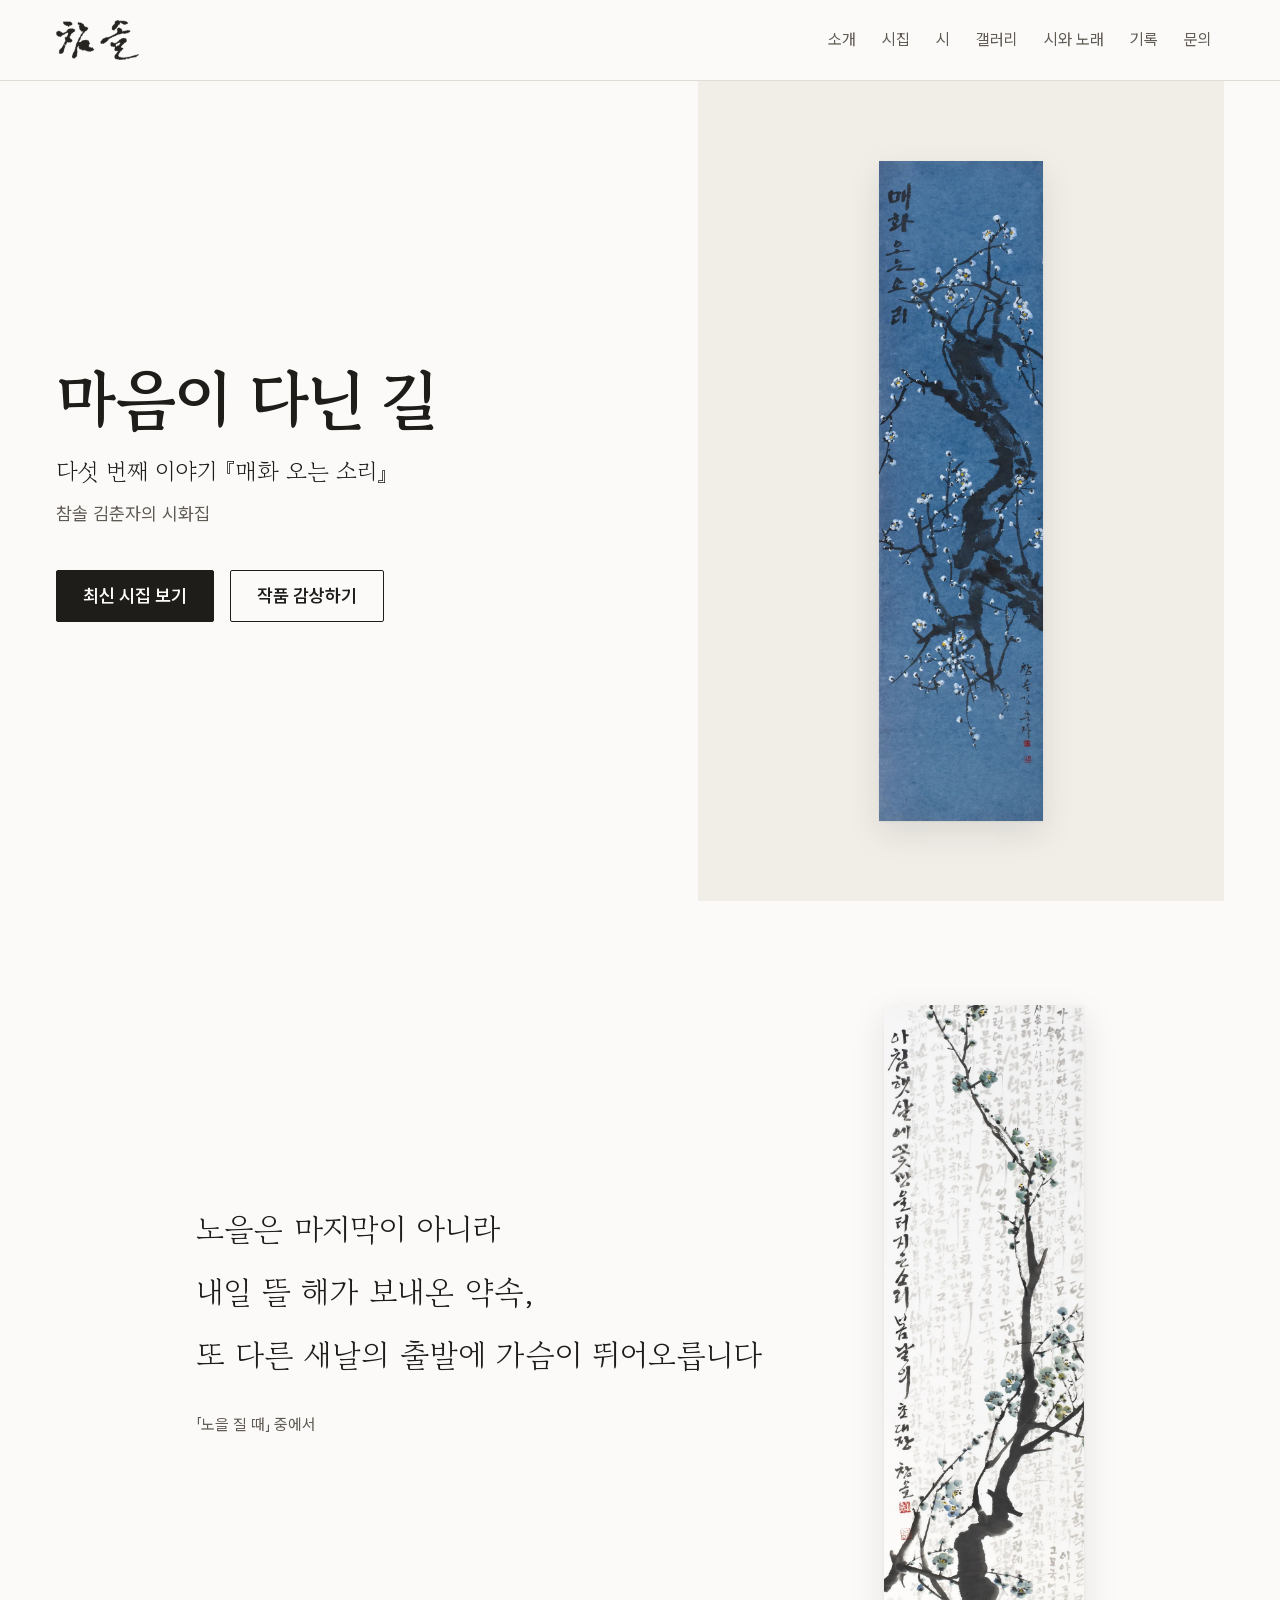
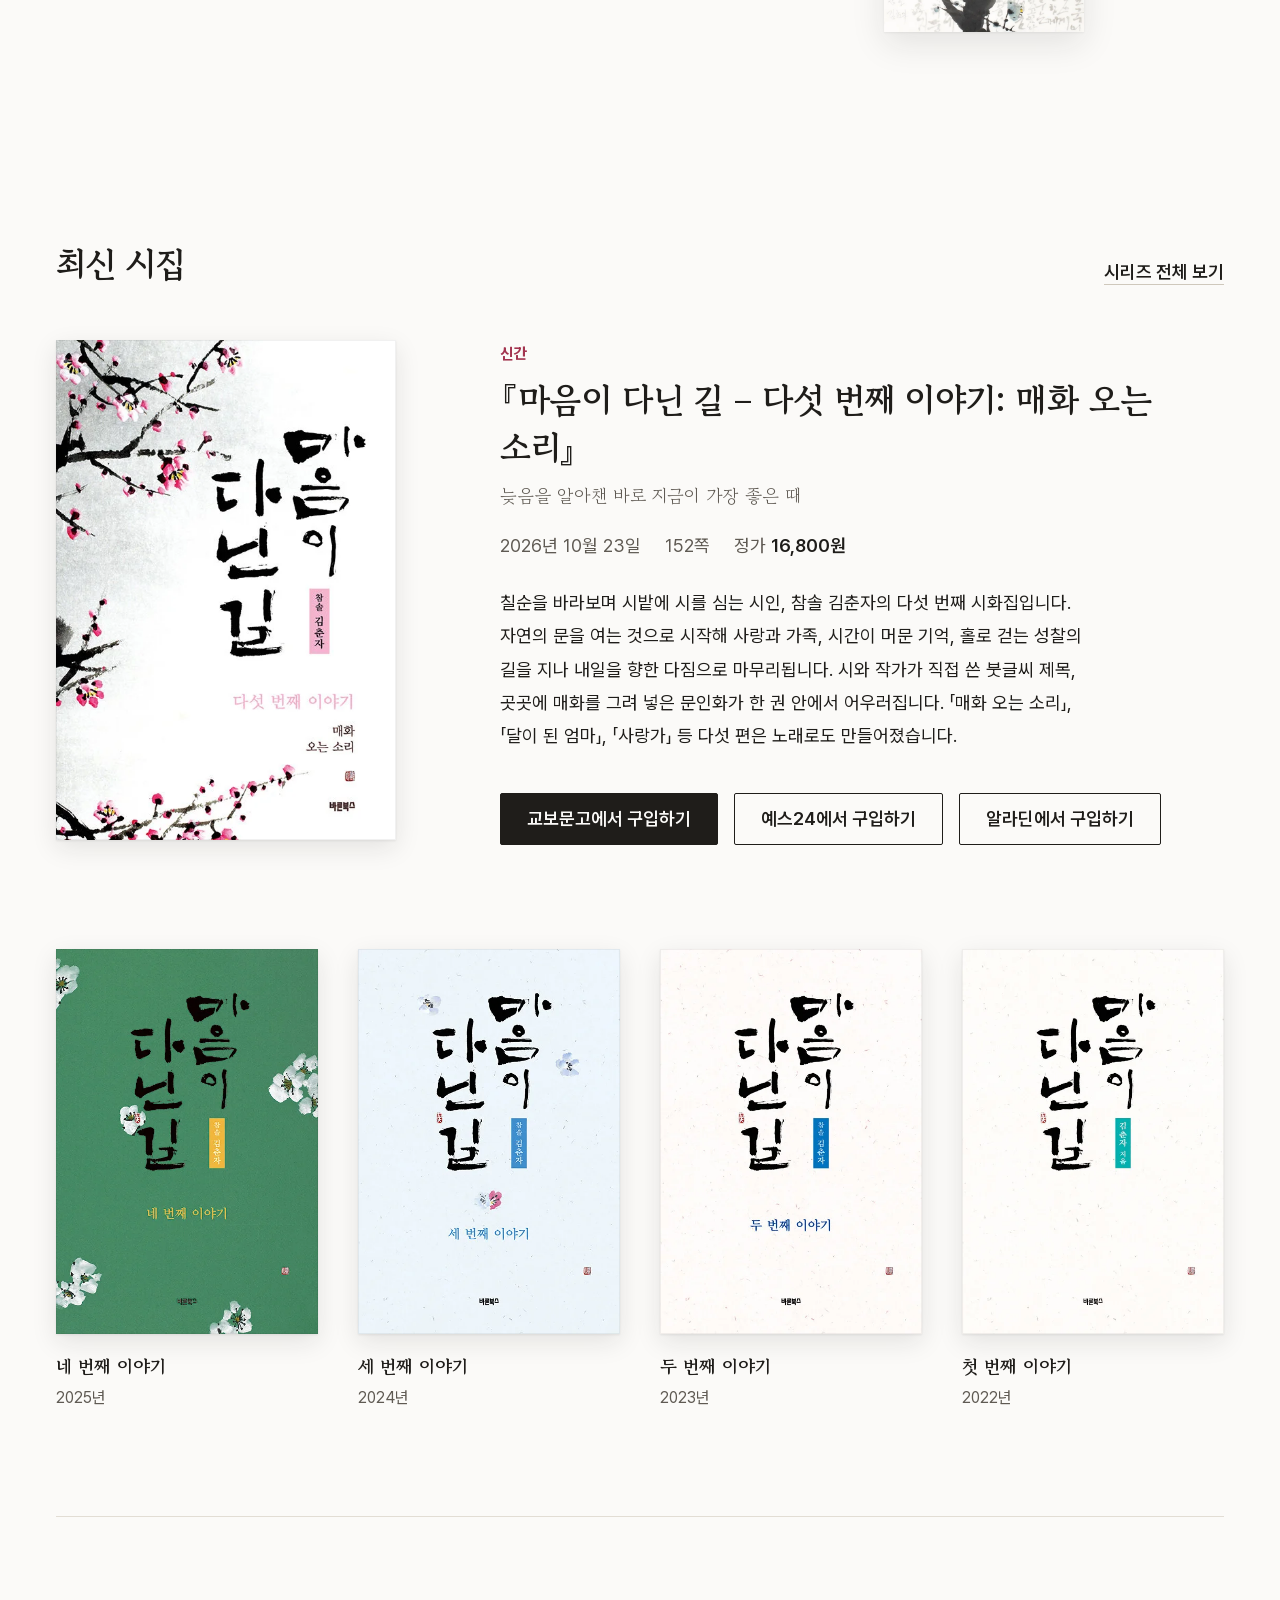
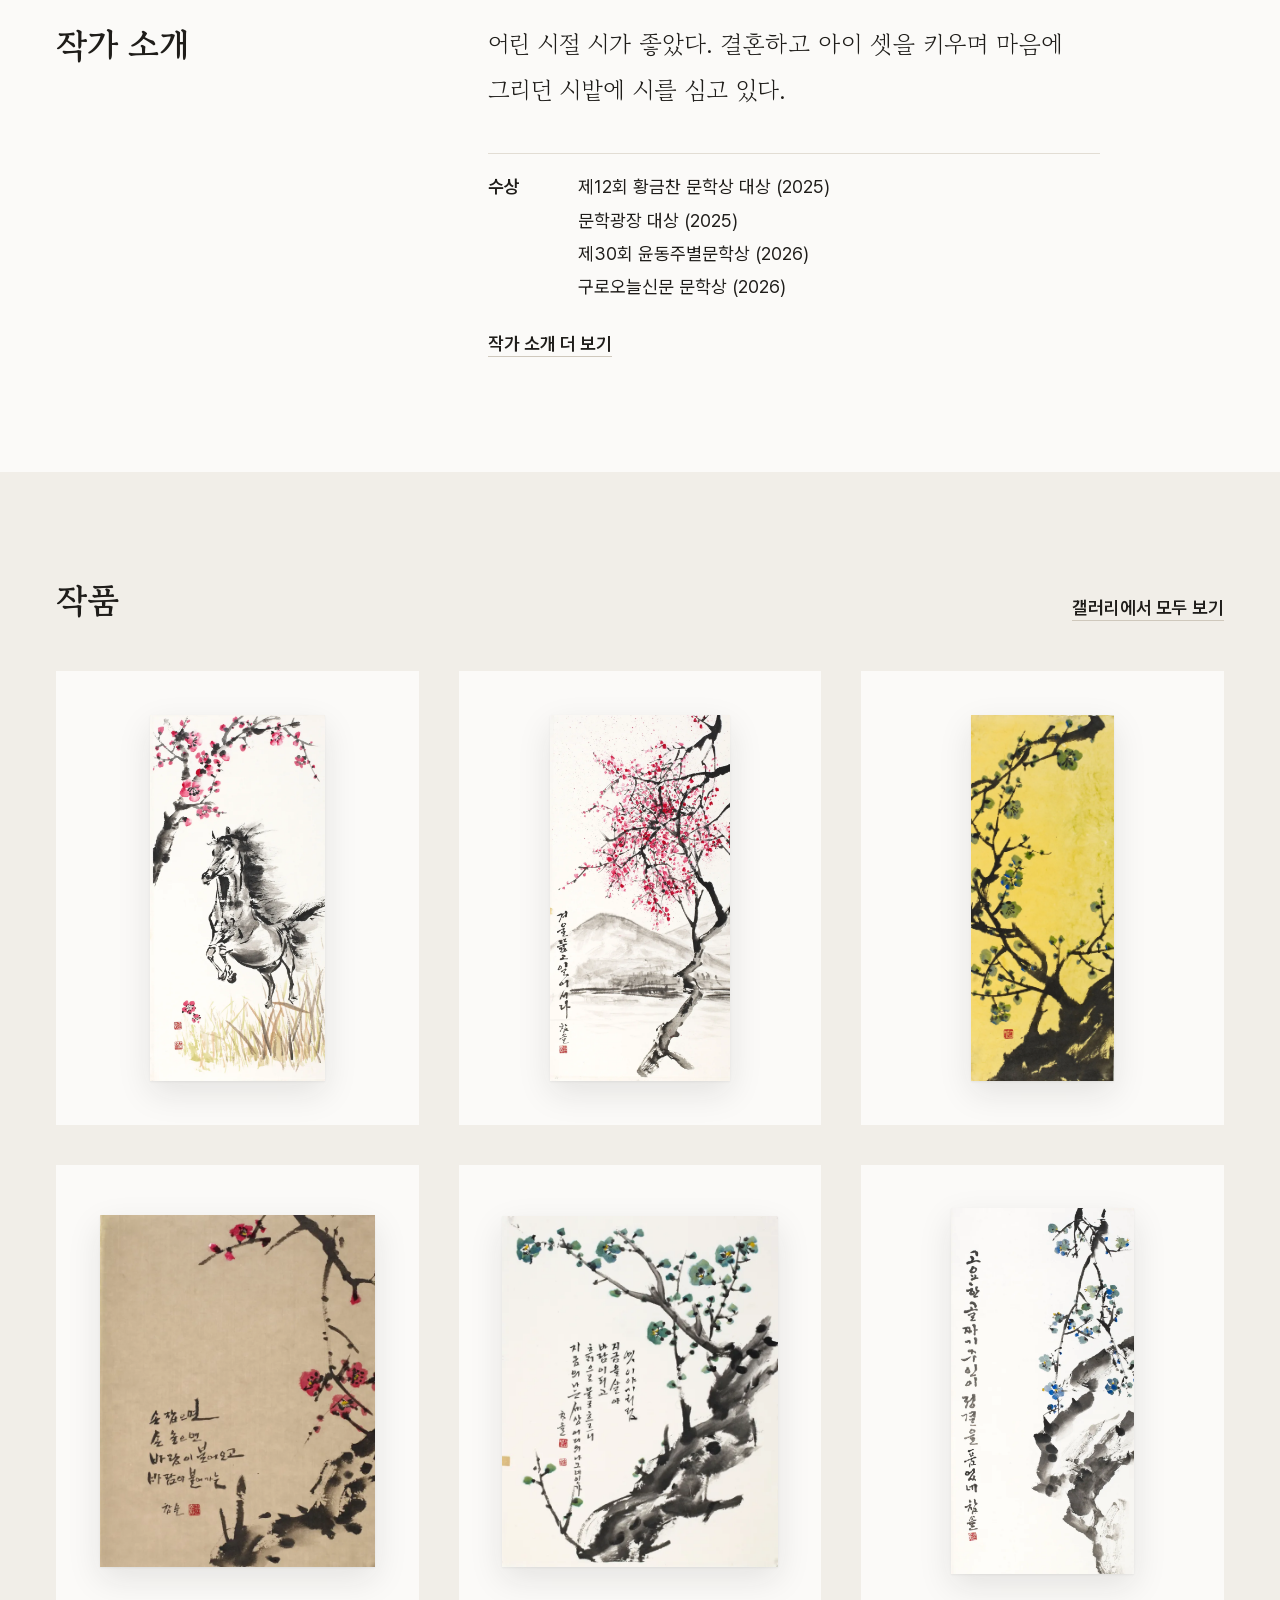
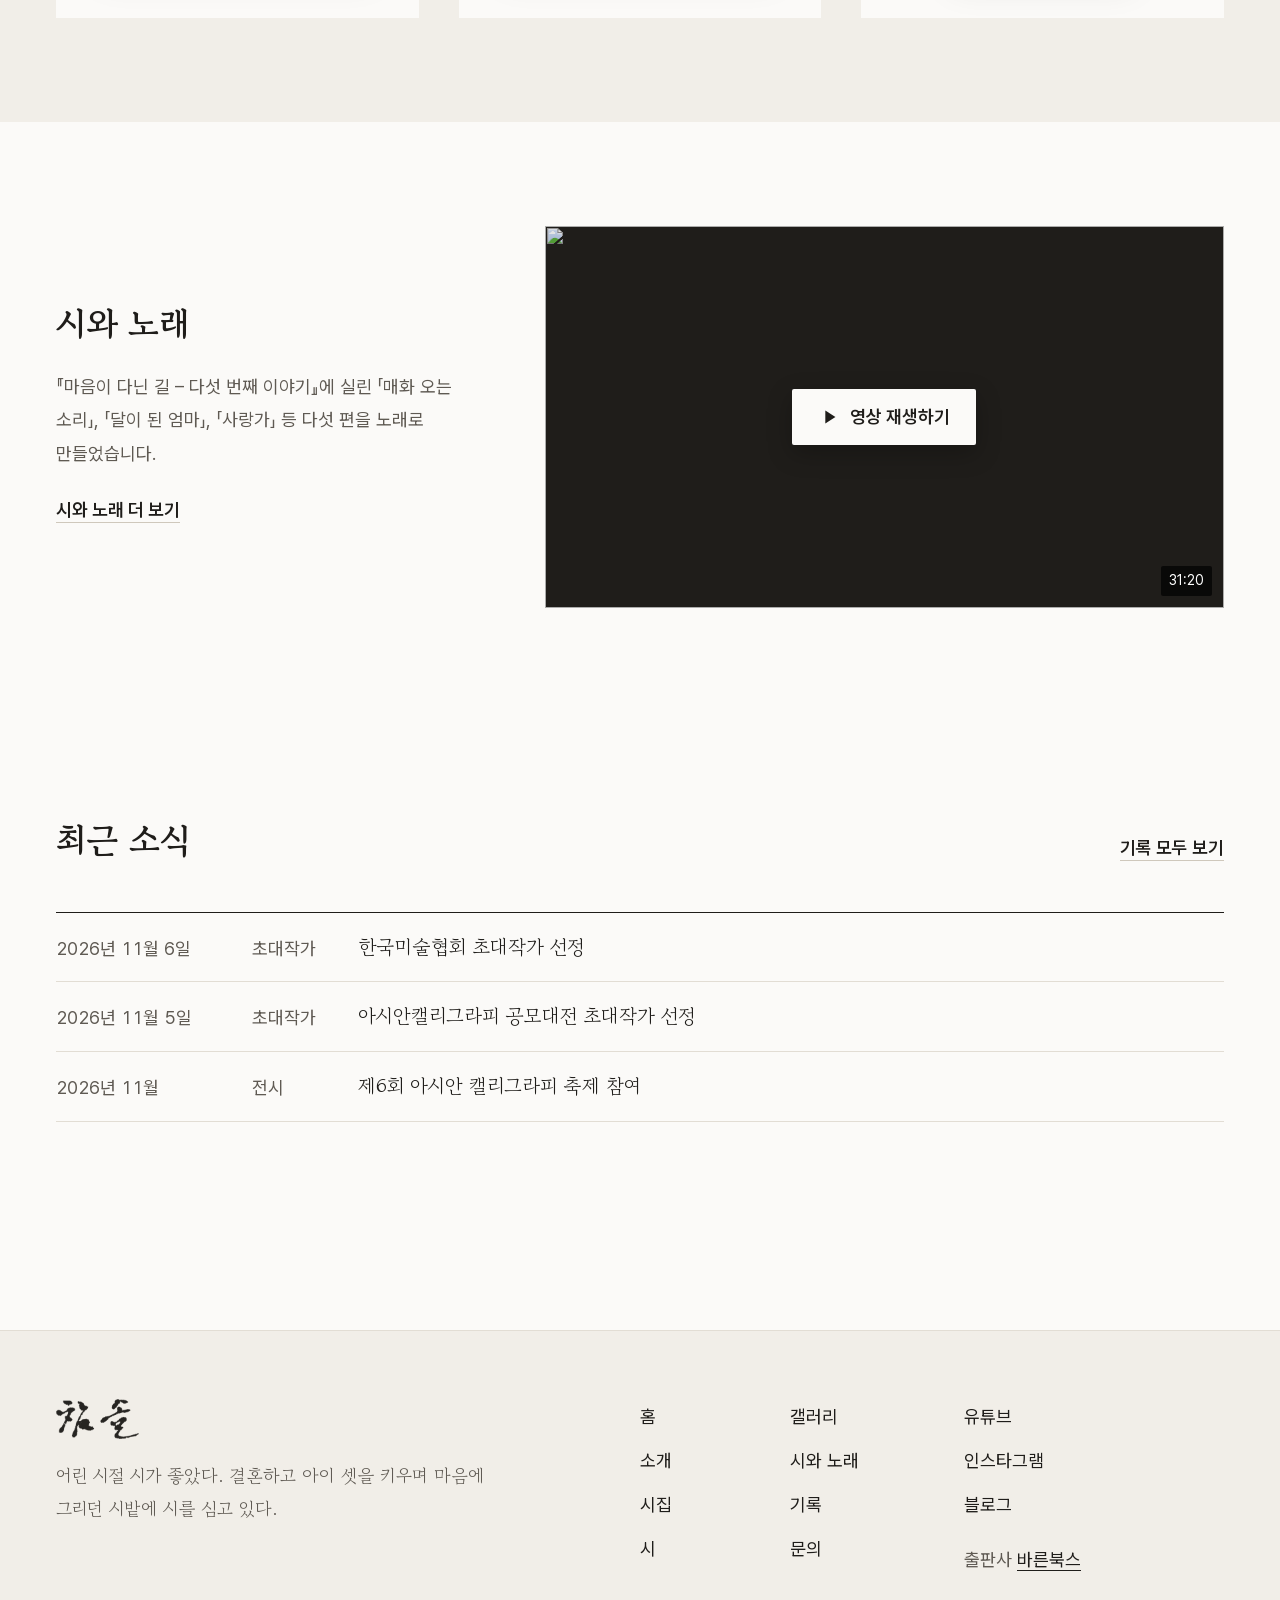
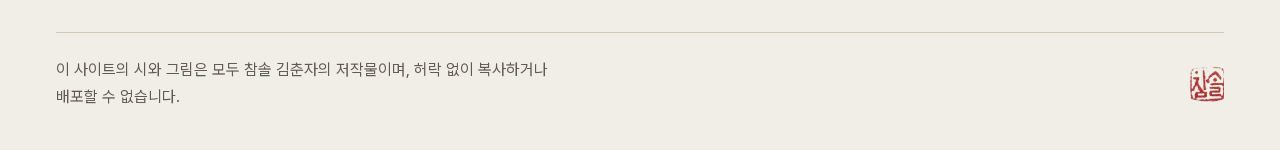
==== index.html @ b1f57f79 "참솔 김춘자 웹사이트 Co-Authored-By: Claude Opus 5.5 <noreply@anthropic.com>" ====
<!DOCTYPE html><html lang="ko"><head><meta charset="utf-8"><meta name="viewport" content="width=device-width, initial-scale=1"><title>참솔 김춘자 – 시인, 문인화·서예 작가</title><meta name="description" content="어린 시절 시가 좋았다. 결혼하고 아이 셋을 키우며 마음에 그리던 시밭에 시를 심고 있다."><link rel="icon" href="/img/brand/seal-32.png" sizes="32x32" type="image/png"><link rel="icon" href="/img/brand/seal-512.png" sizes="512x512" type="image/png"><link rel="apple-touch-icon" href="/img/brand/seal-180.png"><meta property="og:type" content="website"><meta property="og:site_name" content="참솔 김춘자"><meta property="og:title" content="참솔 김춘자 – 시인, 문인화·서예 작가"><meta property="og:description" content="어린 시절 시가 좋았다. 결혼하고 아이 셋을 키우며 마음에 그리던 시밭에 시를 심고 있다."><meta property="og:image" content="https://choonja27.github.io/img/brand/og.jpg"><meta property="og:image:width" content="1200"><meta property="og:image:height" content="630"><meta name="twitter:card" content="summary_large_image"><link rel="stylesheet" href="/fonts/fonts.css"><script type="application/ld+json">{"@context":"https://schema.org","@type":"Person","name":"김춘자","alternateName":"참솔","jobTitle":"시인","sameAs":["https://www.youtube.com/@%EA%B9%80%EC%B6%98%EC%9E%90-q7f","https://www.instagram.com/artchoonja/","https://blog.naver.com/choonja27"]}</script><link rel="stylesheet" href="/_astro/lightbox.Dmik7Plr.css"><link rel="stylesheet" href="/_astro/BaseLayout.Sk-ldmYv.css"><style>img[data-astro-cid-ageowr5r]{width:100%;height:auto}.cover--empty[data-astro-cid-ageowr5r]{aspect-ratio:600/882;background:var(--c-wall)}
.video[data-astro-cid-mx53csqf]{aspect-ratio:16/9;background:var(--c-ink);position:relative;overflow:hidden}.video[data-astro-cid-mx53csqf] img[data-astro-cid-mx53csqf]{object-fit:cover;opacity:.88;width:100%;height:100%}.video[data-astro-cid-mx53csqf] iframe{border:0;width:100%;height:100%;position:absolute;inset:0}.video__play[data-astro-cid-mx53csqf]{border-radius:var(--radius-btn);background:var(--c-paper);min-height:56px;color:var(--c-ink);font:inherit;cursor:pointer;border:0;align-items:center;gap:10px;padding:0 26px;font-weight:600;display:inline-flex;position:absolute;top:50%;left:50%;transform:translate(-50%,-50%);box-shadow:0 8px 24px #00000040}.video__play[data-astro-cid-mx53csqf]:hover{background:#fff}.video__play[data-astro-cid-mx53csqf]:focus-visible{outline-color:#fff}.video__time[data-astro-cid-mx53csqf]{color:#fff;background:#000000b3;border-radius:2px;padding:2px 8px;font-size:14px;position:absolute;bottom:12px;right:12px}
</style><link rel="stylesheet" href="/_astro/index.yruNcnYB.css"></head><body><a class="skip-link" href="#main">본문으로 건너뛰기</a><header class="site-header site-header--default" data-astro-cid-nen7h5rs><div class="container site-header__inner" data-astro-cid-nen7h5rs><a href="/" class="site-header__logo" aria-label="홈으로 가기" data-astro-cid-nen7h5rs><img src="/img/brand/logo-horizontal.png" alt="참솔 김춘자" width="249" height="120" data-astro-cid-nen7h5rs></a><nav class="site-nav" aria-label="주 메뉴" data-astro-cid-nen7h5rs><button type="button" class="site-nav__toggle" aria-expanded="false" aria-controls="site-nav-list" data-open-label="메뉴" data-close-label="닫기" data-astro-cid-nen7h5rs>메뉴</button><ul id="site-nav-list" class="site-nav__list" data-astro-cid-nen7h5rs><li data-astro-cid-nen7h5rs><a href="/about" data-astro-cid-nen7h5rs>소개</a></li><li data-astro-cid-nen7h5rs><a href="/books" data-astro-cid-nen7h5rs>시집</a></li><li data-astro-cid-nen7h5rs><a href="/poems" data-astro-cid-nen7h5rs>시</a></li><li data-astro-cid-nen7h5rs><a href="/gallery" data-astro-cid-nen7h5rs>갤러리</a></li><li data-astro-cid-nen7h5rs><a href="/songs" data-astro-cid-nen7h5rs>시와 노래</a></li><li data-astro-cid-nen7h5rs><a href="/journal" data-astro-cid-nen7h5rs>기록</a></li><li data-astro-cid-nen7h5rs><a href="/contact" data-astro-cid-nen7h5rs>문의</a></li></ul></nav></div></header><script type="module">var e=document.querySelector(`.site-nav__toggle`),t=document.querySelector(`.site-header`);if(e&&t){let n=n=>{e.setAttribute(`aria-expanded`,String(n)),e.textContent=n?e.dataset.closeLabel:e.dataset.openLabel,t.classList.toggle(`is-menu-open`,n),document.body.classList.toggle(`no-scroll`,n)};e.addEventListener(`click`,()=>n(e.getAttribute(`aria-expanded`)!==`true`)),document.addEventListener(`keydown`,t=>{t.key===`Escape`&&e.getAttribute(`aria-expanded`)===`true`&&(n(!1),e.focus())}),matchMedia(`(min-width: 1100px)`).addEventListener(`change`,e=>{e.matches&&n(!1)})}</script><main id="main" tabindex="-1"><section class="hero container" aria-labelledby="hero-title" data-astro-cid-lcdefpme><div class="hero__text" data-astro-cid-lcdefpme><h1 id="hero-title" class="hero__title" data-astro-cid-lcdefpme>마음이 다닌 길</h1><p class="hero__subtitle" data-astro-cid-lcdefpme>다섯 번째 이야기 『매화 오는 소리』</p><p class="hero__line" data-astro-cid-lcdefpme>참솔 김춘자의 시화집</p><div class="btn-row" data-astro-cid-lcdefpme><a href="/books/maeum-5" class="btn btn-primary" data-astro-cid-lcdefpme>최신 시집 보기</a><a href="/gallery" class="btn btn-secondary" data-astro-cid-lcdefpme>작품 감상하기</a></div></div><div class="hero__wall" data-astro-cid-lcdefpme><script>
          try {
            if (!localStorage.getItem('hero-unrolled') && !matchMedia('(prefers-reduced-motion: reduce)').matches) {
              document.documentElement.classList.add('js-unroll');
              localStorage.setItem('hero-unrolled', '1');
            }
          } catch (e) {}
        </script><a href="/img/artworks/art-24-640.webp" id="hero-art" class="zoom hero__art" data-pswp-group="hero" data-pswp-src="/img/artworks/art-24-640.webp" data-pswp-width="496" data-pswp-height="2000" data-pswp-info="37×144cm" data-pswp-copyright="이 사이트의 시와 그림은 모두 참솔 김춘자의 저작물이며, 허락 없이 복사하거나 배포할 수 없습니다." data-pswp-book="/books/maeum-5" data-pswp-book-label="이 작품이 실린 책: 『마음이 다닌 길 – 다섯 번째 이야기: 매화 오는 소리』" data-astro-cid-lcdefpme><picture><source type="image/webp" srcset="/img/artworks/art-24-640.webp 496w" sizes="(min-width: 900px) 260px, 100vw"><img src="/img/artworks/art-24-1200.jpg" alt="푸른 한지 위에 흰 매화가 핀 굽은 가지를 그린 세로로 긴 작품. 왼쪽 위에 붓글씨가 있다." width="496" height="2000" class="artwork hero__img" loading="eager" fetchpriority="high" decoding="sync"></picture><span class="sr-only" data-astro-cid-lcdefpme>작품 크게 보기</span></a><button type="button" class="btn btn-secondary hero__whole" data-pswp-target="#hero-art" data-astro-cid-lcdefpme>작품 전체 보기</button></div></section><section class="section quote" aria-label="「노을 질 때」 중에서" data-astro-cid-lcdefpme><div class="container quote__inner" data-astro-cid-lcdefpme><figure class="quote__figure" data-astro-cid-lcdefpme><blockquote class="quote__text" data-astro-cid-lcdefpme><p data-astro-cid-lcdefpme>노을은 마지막이 아니라</p><p data-astro-cid-lcdefpme>내일 뜰 해가 보내온 약속,</p><p data-astro-cid-lcdefpme>또 다른 새날의 출발에 가슴이 뛰어오릅니다</p></blockquote><figcaption class="quote__source" data-astro-cid-lcdefpme>「노을 질 때」 중에서</figcaption></figure><a href="/img/artworks/art-23-640.webp" class="zoom quote__art" data-pswp-group="quote" data-pswp-src="/img/artworks/art-23-640.webp" data-pswp-width="638" data-pswp-height="2000" data-pswp-info="35×100cm" data-pswp-copyright="이 사이트의 시와 그림은 모두 참솔 김춘자의 저작물이며, 허락 없이 복사하거나 배포할 수 없습니다." data-pswp-book="/books/maeum-5" data-pswp-book-label="이 작품이 실린 책: 『마음이 다닌 길 – 다섯 번째 이야기: 매화 오는 소리』" data-astro-cid-lcdefpme><picture><source type="image/webp" srcset="/img/artworks/art-23-640.webp 638w" sizes="(min-width: 900px) 200px, 34vw"><img src="/img/artworks/art-23-1200.jpg" alt="연한 청록빛 매화 가지를 그리고, 뒤에 흐린 먹으로 긴 글을 쓴 세로 작품." width="638" height="2000" class="artwork" loading="lazy" decoding="async"></picture><span class="sr-only" data-astro-cid-lcdefpme>작품 크게 보기</span></a></div></section><section class="section container" aria-labelledby="book-title" data-astro-cid-lcdefpme><div class="section-head" data-astro-cid-lcdefpme><h2 id="book-title" data-astro-cid-lcdefpme>최신 시집</h2><a class="more" href="/books" data-astro-cid-lcdefpme>시리즈 전체 보기</a></div><div class="latest" data-astro-cid-lcdefpme><a href="/books/maeum-5" class="latest__cover" aria-label="『마음이 다닌 길 – 다섯 번째 이야기: 매화 오는 소리』 자세히 보기" data-astro-cid-lcdefpme><picture data-astro-cid-ageowr5r><source type="image/webp" srcset="/img/covers/maeum-5.webp 600w" sizes="(min-width: 900px) 340px, 60vw" data-astro-cid-ageowr5r><img src="/img/covers/maeum-5.jpg" alt="『마음이 다닌 길 – 다섯 번째 이야기: 매화 오는 소리』 표지" width="600" height="882" class="cover" loading="lazy" decoding="async" data-astro-cid-ageowr5r></picture></a><div class="latest__info" data-astro-cid-lcdefpme><p class="tag tag--new" data-astro-cid-lcdefpme>신간</p><h3 class="latest__title" data-astro-cid-lcdefpme>『마음이 다닌 길 – 다섯 번째 이야기: 매화 오는 소리』</h3><p class="latest__subtitle" data-astro-cid-lcdefpme>늦음을 알아챈 바로 지금이 가장 좋은 때</p><ul class="meta" data-astro-cid-lcdefpme><li data-astro-cid-lcdefpme>2026년 10월 23일</li><li data-astro-cid-lcdefpme>152쪽</li><li data-astro-cid-lcdefpme>정가 <strong data-astro-cid-lcdefpme>16,800원</strong></li></ul><p class="latest__desc" data-astro-cid-lcdefpme>칠순을 바라보며 시밭에 시를 심는 시인, 참솔 김춘자의 다섯 번째 시화집입니다. 자연의 문을 여는 것으로 시작해 사랑과 가족, 시간이 머문 기억, 홀로 걷는 성찰의 길을 지나 내일을 향한 다짐으로 마무리됩니다. 시와 작가가 직접 쓴 붓글씨 제목, 곳곳에 매화를 그려 넣은 문인화가 한 권 안에서 어우러집니다. 「매화 오는 소리」, 「달이 된 엄마」, 「사랑가」 등 다섯 편은 노래로도 만들어졌습니다.</p><div class="btn-row" data-astro-cid-lcdefpme><a href="https://product.kyobobook.co.kr/detail/S000221744319" class="btn btn-primary" target="_blank" rel="noopener" data-astro-cid-lcdefpme="true">교보문고에서 구입하기<span class="sr-only"> (새 창)</span></a><a href="https://www.yes24.com/product/goods/199138062" class="btn btn-secondary" target="_blank" rel="noopener" data-astro-cid-lcdefpme="true">예스24에서 구입하기<span class="sr-only"> (새 창)</span></a><a href="https://www.aladin.co.kr/shop/wproduct.aspx?ItemId=404978977" class="btn btn-secondary" target="_blank" rel="noopener" data-astro-cid-lcdefpme="true">알라딘에서 구입하기<span class="sr-only"> (새 창)</span></a></div></div></div><ul class="shelf" role="list" aria-label="이전 이야기" data-astro-cid-lcdefpme><li data-astro-cid-lcdefpme><a href="/books/maeum-4" class="shelf__link" data-astro-cid-lcdefpme><picture data-astro-cid-ageowr5r><source type="image/webp" srcset="/img/covers/maeum-4.webp 600w" sizes="(min-width: 900px) 200px, 40vw" data-astro-cid-ageowr5r><img src="/img/covers/maeum-4.jpg" alt="『마음이 다닌 길 – 네 번째 이야기: 틈새의 햇살』 표지" width="600" height="882" class="cover" loading="lazy" decoding="async" data-astro-cid-ageowr5r></picture><span class="shelf__name" data-astro-cid-lcdefpme>네 번째 이야기</span><span class="shelf__year" data-astro-cid-lcdefpme>2025년</span></a></li><li data-astro-cid-lcdefpme><a href="/books/maeum-3" class="shelf__link" data-astro-cid-lcdefpme><picture data-astro-cid-ageowr5r><source type="image/webp" srcset="/img/covers/maeum-3.webp 600w" sizes="(min-width: 900px) 200px, 40vw" data-astro-cid-ageowr5r><img src="/img/covers/maeum-3.jpg" alt="『마음이 다닌 길 – 세 번째 이야기』 표지" width="600" height="882" class="cover" loading="lazy" decoding="async" data-astro-cid-ageowr5r></picture><span class="shelf__name" data-astro-cid-lcdefpme>세 번째 이야기</span><span class="shelf__year" data-astro-cid-lcdefpme>2024년</span></a></li><li data-astro-cid-lcdefpme><a href="/books/maeum-2" class="shelf__link" data-astro-cid-lcdefpme><picture data-astro-cid-ageowr5r><source type="image/webp" srcset="/img/covers/maeum-2.webp 600w" sizes="(min-width: 900px) 200px, 40vw" data-astro-cid-ageowr5r><img src="/img/covers/maeum-2.jpg" alt="『마음이 다닌 길 – 두 번째 이야기』 표지" width="600" height="882" class="cover" loading="lazy" decoding="async" data-astro-cid-ageowr5r></picture><span class="shelf__name" data-astro-cid-lcdefpme>두 번째 이야기</span><span class="shelf__year" data-astro-cid-lcdefpme>2023년</span></a></li><li data-astro-cid-lcdefpme><a href="/books/maeum-1" class="shelf__link" data-astro-cid-lcdefpme><picture data-astro-cid-ageowr5r><source type="image/webp" srcset="/img/covers/maeum-1.webp 600w" sizes="(min-width: 900px) 200px, 40vw" data-astro-cid-ageowr5r><img src="/img/covers/maeum-1.jpg" alt="『마음이 다닌 길』 표지" width="600" height="882" class="cover" loading="lazy" decoding="async" data-astro-cid-ageowr5r></picture><span class="shelf__name" data-astro-cid-lcdefpme>첫 번째 이야기</span><span class="shelf__year" data-astro-cid-lcdefpme>2022년</span></a></li></ul></section><div class="container" data-astro-cid-lcdefpme><hr class="rule" data-astro-cid-lcdefpme></div><section class="section container about" aria-labelledby="about-title" data-astro-cid-lcdefpme><h2 id="about-title" data-astro-cid-lcdefpme>작가 소개</h2><div class="about__body" data-astro-cid-lcdefpme><p class="about__intro" data-astro-cid-lcdefpme>어린 시절 시가 좋았다. 결혼하고 아이 셋을 키우며 마음에 그리던 시밭에 시를 심고 있다.</p><dl class="about__facts" data-astro-cid-lcdefpme><dt data-astro-cid-lcdefpme>수상</dt><dd data-astro-cid-lcdefpme><ul data-astro-cid-lcdefpme><li data-astro-cid-lcdefpme>제12회 황금찬 문학상 대상 (2025)</li><li data-astro-cid-lcdefpme>문학광장 대상 (2025)</li><li data-astro-cid-lcdefpme>제30회 윤동주별문학상 (2026)</li><li data-astro-cid-lcdefpme>구로오늘신문 문학상 (2026)</li></ul></dd></dl><a class="more" href="/about" data-astro-cid-lcdefpme>작가 소개 더 보기</a></div></section><section class="section works" aria-labelledby="works-title" data-astro-cid-lcdefpme><div class="container" data-astro-cid-lcdefpme><div class="section-head" data-astro-cid-lcdefpme><h2 id="works-title" data-astro-cid-lcdefpme>작품</h2><a class="more" href="/gallery" data-astro-cid-lcdefpme>갤러리에서 모두 보기</a></div><ul class="works__grid" role="list" data-astro-cid-lcdefpme><li data-astro-cid-lcdefpme><a href="/img/artworks/art-19-1200.webp" class="zoom works__tile" data-pswp-group="home-works" data-pswp-src="/img/artworks/art-19-1200.webp" data-pswp-width="952" data-pswp-height="2000" data-pswp-info="35×68cm" data-pswp-copyright="이 사이트의 시와 그림은 모두 참솔 김춘자의 저작물이며, 허락 없이 복사하거나 배포할 수 없습니다." data-astro-cid-lcdefpme><picture><source type="image/webp" srcset="/img/artworks/art-19-640.webp 640w, /img/artworks/art-19-1200.webp 952w" sizes="(min-width: 900px) 300px, 45vw"><img src="/img/artworks/art-19-1200.jpg" alt="풀밭을 달리는 말과 붉은 매화 가지를 그린 문인화." width="952" height="2000" class="artwork works__img" loading="lazy" decoding="async"></picture><span class="sr-only" data-astro-cid-lcdefpme>작품 크게 보기</span></a></li><li data-astro-cid-lcdefpme><a href="/img/artworks/art-18-1200.webp" class="zoom works__tile" data-pswp-group="home-works" data-pswp-src="/img/artworks/art-18-1200.webp" data-pswp-width="980" data-pswp-height="2000" data-pswp-info="35×68cm" data-pswp-copyright="이 사이트의 시와 그림은 모두 참솔 김춘자의 저작물이며, 허락 없이 복사하거나 배포할 수 없습니다." data-pswp-book="/books/maeum-5" data-pswp-book-label="이 작품이 실린 책: 『마음이 다닌 길 – 다섯 번째 이야기: 매화 오는 소리』" data-astro-cid-lcdefpme><picture><source type="image/webp" srcset="/img/artworks/art-18-640.webp 640w, /img/artworks/art-18-1200.webp 980w" sizes="(min-width: 900px) 300px, 45vw"><img src="/img/artworks/art-18-1200.jpg" alt="붉은 매화 가지 뒤로 산과 물이 펼쳐진 작품." width="980" height="2000" class="artwork works__img" loading="lazy" decoding="async"></picture><span class="sr-only" data-astro-cid-lcdefpme>작품 크게 보기</span></a></li><li data-astro-cid-lcdefpme><a href="/img/artworks/art-6-1200.webp" class="zoom works__tile" data-pswp-group="home-works" data-pswp-src="/img/artworks/art-6-1200.webp" data-pswp-width="783" data-pswp-height="2000" data-pswp-info="19×48cm" data-pswp-copyright="이 사이트의 시와 그림은 모두 참솔 김춘자의 저작물이며, 허락 없이 복사하거나 배포할 수 없습니다." data-astro-cid-lcdefpme><picture><source type="image/webp" srcset="/img/artworks/art-6-640.webp 640w, /img/artworks/art-6-1200.webp 783w" sizes="(min-width: 900px) 300px, 45vw"><img src="/img/artworks/art-6-1200.jpg" alt="노란 종이에 청록빛 매화 가지와 굵은 줄기를 그린 문인화." width="783" height="2000" class="artwork works__img" loading="lazy" decoding="async"></picture><span class="sr-only" data-astro-cid-lcdefpme>작품 크게 보기</span></a></li><li data-astro-cid-lcdefpme><a href="/img/artworks/art-11-2000.webp" class="zoom works__tile" data-pswp-group="home-works" data-pswp-src="/img/artworks/art-11-2000.webp" data-pswp-width="1566" data-pswp-height="2000" data-pswp-info="35×45cm" data-pswp-copyright="이 사이트의 시와 그림은 모두 참솔 김춘자의 저작물이며, 허락 없이 복사하거나 배포할 수 없습니다." data-pswp-book="/books/maeum-5" data-pswp-book-label="이 작품이 실린 책: 『마음이 다닌 길 – 다섯 번째 이야기: 매화 오는 소리』" data-astro-cid-lcdefpme><picture><source type="image/webp" srcset="/img/artworks/art-11-640.webp 640w, /img/artworks/art-11-1200.webp 1200w, /img/artworks/art-11-2000.webp 1566w" sizes="(min-width: 900px) 300px, 45vw"><img src="/img/artworks/art-11-1200.jpg" alt="갈색 바탕에 붉은 매화와 바위를 그리고, 왼쪽 아래에 글을 쓴 작품." width="1566" height="2000" class="artwork works__img" loading="lazy" decoding="async"></picture><span class="sr-only" data-astro-cid-lcdefpme>작품 크게 보기</span></a></li><li data-astro-cid-lcdefpme><a href="/img/artworks/art-5-2000.webp" class="zoom works__tile" data-pswp-group="home-works" data-pswp-src="/img/artworks/art-5-2000.webp" data-pswp-width="1572" data-pswp-height="2000" data-pswp-info="40×50cm" data-pswp-copyright="이 사이트의 시와 그림은 모두 참솔 김춘자의 저작물이며, 허락 없이 복사하거나 배포할 수 없습니다." data-pswp-book="/books/maeum-5" data-pswp-book-label="이 작품이 실린 책: 『마음이 다닌 길 – 다섯 번째 이야기: 매화 오는 소리』" data-astro-cid-lcdefpme><picture><source type="image/webp" srcset="/img/artworks/art-5-640.webp 640w, /img/artworks/art-5-1200.webp 1200w, /img/artworks/art-5-2000.webp 1572w" sizes="(min-width: 900px) 300px, 45vw"><img src="/img/artworks/art-5-1200.jpg" alt="청록빛 매화와 굵은 먹으로 그린 고목 옆에 글을 쓴 작품." width="1572" height="2000" class="artwork works__img" loading="lazy" decoding="async"></picture><span class="sr-only" data-astro-cid-lcdefpme>작품 크게 보기</span></a></li><li data-astro-cid-lcdefpme><a href="/img/artworks/art-20-1200.webp" class="zoom works__tile" data-pswp-group="home-works" data-pswp-src="/img/artworks/art-20-1200.webp" data-pswp-width="1001" data-pswp-height="2000" data-pswp-info="35×68cm" data-pswp-copyright="이 사이트의 시와 그림은 모두 참솔 김춘자의 저작물이며, 허락 없이 복사하거나 배포할 수 없습니다." data-astro-cid-lcdefpme><picture><source type="image/webp" srcset="/img/artworks/art-20-640.webp 640w, /img/artworks/art-20-1200.webp 1001w" sizes="(min-width: 900px) 300px, 45vw"><img src="/img/artworks/art-20-1200.jpg" alt="푸른 꽃이 핀 가지와 바위를 그리고, 왼쪽에 세로로 글을 쓴 작품." width="1001" height="2000" class="artwork works__img" loading="lazy" decoding="async"></picture><span class="sr-only" data-astro-cid-lcdefpme>작품 크게 보기</span></a></li></ul></div></section><section class="section container songs" aria-labelledby="songs-title" data-astro-cid-lcdefpme><div class="songs__text" data-astro-cid-lcdefpme><h2 id="songs-title" data-astro-cid-lcdefpme>시와 노래</h2><p class="muted" data-astro-cid-lcdefpme>『마음이 다닌 길 – 다섯 번째 이야기』에 실린 「매화 오는 소리」, 「달이 된 엄마」, 「사랑가」 등 다섯 편을 노래로 만들었습니다.</p><a class="more" href="/songs" data-astro-cid-lcdefpme>시와 노래 더 보기</a></div><div class="video" data-youtube="Ey3Sd2zRT14" data-title="마음이 다닌 길 플레이리스트: 다시 나를 찾는 사람들에게" data-astro-cid-mx53csqf><img src="https://i.ytimg.com/vi/Ey3Sd2zRT14/hqdefault.jpg" alt="" width="480" height="360" loading="lazy" data-astro-cid-mx53csqf><button type="button" class="video__play" data-astro-cid-mx53csqf><svg viewBox="0 0 24 24" width="22" height="22" aria-hidden="true" data-astro-cid-mx53csqf><path d="M8 5v14l11-7z" fill="currentColor" data-astro-cid-mx53csqf></path></svg>영상 재생하기<span class="sr-only" data-astro-cid-mx53csqf>: 마음이 다닌 길 플레이리스트: 다시 나를 찾는 사람들에게</span></button><span class="video__time" data-astro-cid-mx53csqf>31:20</span></div><script type="module">document.querySelectorAll(`.video[data-youtube]`).forEach(e=>{e.querySelector(`button`)?.addEventListener(`click`,()=>{let t=document.createElement(`iframe`);t.src=`https://www.youtube-nocookie.com/embed/${e.dataset.youtube}?autoplay=1&rel=0`,t.title=e.dataset.title??``,t.allow=`autoplay; encrypted-media; picture-in-picture; fullscreen`,t.allowFullscreen=!0,e.replaceChildren(t),t.focus()})});</script></section><section class="section container" aria-labelledby="news-title" data-astro-cid-lcdefpme><div class="section-head" data-astro-cid-lcdefpme><h2 id="news-title" data-astro-cid-lcdefpme>최근 소식</h2><a class="more" href="/journal" data-astro-cid-lcdefpme>기록 모두 보기</a></div><ul class="news" role="list" data-astro-cid-lcdefpme><li class="news__item" data-astro-cid-lcdefpme><span class="news__date" data-astro-cid-lcdefpme>2026년 11월 6일</span><span class="news__cat" data-astro-cid-lcdefpme>초대작가</span><span class="news__title" data-astro-cid-lcdefpme>한국미술협회 초대작가 선정</span></li><li class="news__item" data-astro-cid-lcdefpme><span class="news__date" data-astro-cid-lcdefpme>2026년 11월 5일</span><span class="news__cat" data-astro-cid-lcdefpme>초대작가</span><span class="news__title" data-astro-cid-lcdefpme>아시안캘리그라피 공모대전 초대작가 선정</span></li><li class="news__item" data-astro-cid-lcdefpme><span class="news__date" data-astro-cid-lcdefpme>2026년 11월</span><span class="news__cat" data-astro-cid-lcdefpme>전시</span><span class="news__title" data-astro-cid-lcdefpme>제6회 아시안 캘리그라피 축제 참여</span></li></ul></section></main><footer class="site-footer" data-astro-cid-jo6i4kqk><div class="container site-footer__inner" data-astro-cid-jo6i4kqk><div class="site-footer__intro" data-astro-cid-jo6i4kqk><a href="/" class="site-footer__logo" aria-label="홈으로 가기" data-astro-cid-jo6i4kqk><img src="/img/brand/logo-horizontal.png" alt="참솔 김춘자" width="249" height="120" loading="lazy" data-astro-cid-jo6i4kqk></a><p data-astro-cid-jo6i4kqk>어린 시절 시가 좋았다. 결혼하고 아이 셋을 키우며 마음에 그리던 시밭에 시를 심고 있다.</p></div><nav aria-label="사이트 메뉴" data-astro-cid-jo6i4kqk><ul class="site-footer__list" data-astro-cid-jo6i4kqk><li data-astro-cid-jo6i4kqk><a href="/" data-astro-cid-jo6i4kqk>홈</a></li><li data-astro-cid-jo6i4kqk><a href="/about" data-astro-cid-jo6i4kqk>소개</a></li><li data-astro-cid-jo6i4kqk><a href="/books" data-astro-cid-jo6i4kqk>시집</a></li><li data-astro-cid-jo6i4kqk><a href="/poems" data-astro-cid-jo6i4kqk>시</a></li><li data-astro-cid-jo6i4kqk><a href="/gallery" data-astro-cid-jo6i4kqk>갤러리</a></li><li data-astro-cid-jo6i4kqk><a href="/songs" data-astro-cid-jo6i4kqk>시와 노래</a></li><li data-astro-cid-jo6i4kqk><a href="/journal" data-astro-cid-jo6i4kqk>기록</a></li><li data-astro-cid-jo6i4kqk><a href="/contact" data-astro-cid-jo6i4kqk>문의</a></li></ul></nav><div class="site-footer__links" data-astro-cid-jo6i4kqk><ul class="site-footer__list" aria-label="SNS" data-astro-cid-jo6i4kqk><li data-astro-cid-jo6i4kqk><a href="https://www.youtube.com/@%EA%B9%80%EC%B6%98%EC%9E%90-q7f" target="_blank" rel="noopener" data-astro-cid-jo6i4kqk="true">유튜브<span class="sr-only"> (새 창)</span></a></li><li data-astro-cid-jo6i4kqk><a href="https://www.instagram.com/artchoonja/" target="_blank" rel="noopener" data-astro-cid-jo6i4kqk="true">인스타그램<span class="sr-only"> (새 창)</span></a></li><li data-astro-cid-jo6i4kqk><a href="https://blog.naver.com/choonja27" target="_blank" rel="noopener" data-astro-cid-jo6i4kqk="true">블로그<span class="sr-only"> (새 창)</span></a></li></ul><p class="site-footer__publisher" data-astro-cid-jo6i4kqk>출판사 <a href="https://barunbooks.com" target="_blank" rel="noopener" data-astro-cid-jo6i4kqk="true">바른북스<span class="sr-only"> (새 창)</span></a></p></div></div><div class="container" data-astro-cid-jo6i4kqk><div class="site-footer__bottom" data-astro-cid-jo6i4kqk><p class="text-small" data-astro-cid-jo6i4kqk>이 사이트의 시와 그림은 모두 참솔 김춘자의 저작물이며, 허락 없이 복사하거나 배포할 수 없습니다.</p><img src="/img/brand/seal.webp" alt="참솔 김춘자의 붉은 낙관" width="40" height="40" class="site-footer__seal" loading="lazy" data-astro-cid-jo6i4kqk></div></div></footer></body></html><script type="module" src="/_astro/index.astro_astro_type_script_index_0_lang.Poxf5VGZ.js"></script>
---- fonts/fonts.css ----
/*
Copyright (c) 2021 Kil Hyung-jin, with Reserved Font Name Pretendard.
https://github.com/orioncactus/pretendard

This Font Software is licensed under the SIL Open Font License, Version 1.1.
This license is copied below, and is also available with a FAQ at:
http://scripts.sil.org/OFL
*/
/* [0] */
@font-face {
	font-family: 'Pretendard Variable';
	font-style: normal;
	font-display: swap;
	font-weight: 45 920;
	src: url(/fonts/pretendard/PretendardVariable.subset.0.woff2) format('woff2-variations');
	unicode-range: U+f9ca-fa0b, U+ff03-ff05, U+ff07, U+ff0a-ff0b, U+ff0d-ff19, U+ff1b, U+ff1d, U+ff20-ff5b, U+ff5d, U+ffe0-ffe3, U+ffe5-ffe6;
}

/* [1] */
@font-face {
	font-family: 'Pretendard Variable';
	font-style: normal;
	font-display: swap;
	font-weight: 45 920;
	src: url(/fonts/pretendard/PretendardVariable.subset.1.woff2) format('woff2-variations');
	unicode-range: U+d723-d728, U+d72a-d733, U+d735-d748, U+d74a-d74f, U+d752-d753, U+d755-d757, U+d75a-d75f, U+d762-d764, U+d766-d768, U+d76a-d76b, U+d76d-d76f, U+d771-d787, U+d789-d78b, U+d78d-d78f, U+d791-d797, U+d79a, U+d79c, U+d79e-d7a3, U+f900-f909, U+f90b-f92e;
}

/* [2] */
@font-face {
	font-family: 'Pretendard Variable';
	font-style: normal;
	font-display: swap;
	font-weight: 45 920;
	src: url(/fonts/pretendard/PretendardVariable.subset.2.woff2) format('woff2-variations');
	unicode-range: U+d679-d68b, U+d68e-d69e, U+d6a0, U+d6a2-d6a7, U+d6a9-d6c3, U+d6c6-d6c7, U+d6c9-d6cb, U+d6cd-d6d3, U+d6d5-d6d6, U+d6d8-d6e3, U+d6e5-d6e7, U+d6e9-d6fb, U+d6fd-d717, U+d719-d71f, U+d721-d722;
}

/* [3] */
@font-face {
	font-family: 'Pretendard Variable';
	font-style: normal;
	font-display: swap;
	font-weight: 45 920;
	src: url(/fonts/pretendard/PretendardVariable.subset.3.woff2) format('woff2-variations');
	unicode-range: U+d5bc-d5c7, U+d5ca-d5cb, U+d5cd-d5cf, U+d5d1-d5d7, U+d5d9-d5da, U+d5dc, U+d5de-d5e3, U+d5e6-d5e7, U+d5e9-d5eb, U+d5ed-d5f6, U+d5f8, U+d5fa-d5ff, U+d602-d603, U+d605-d607, U+d609-d60f, U+d612-d613, U+d616-d61b, U+d61d-d637, U+d63a-d63b, U+d63d-d63f, U+d641-d647, U+d64a-d64c, U+d64e-d653, U+d656-d657, U+d659-d65b, U+d65d-d666, U+d668, U+d66a-d678;
}

/* [4] */
@font-face {
	font-family: 'Pretendard Variable';
	font-style: normal;
	font-display: swap;
	font-weight: 45 920;
	src: url(/fonts/pretendard/PretendardVariable.subset.4.woff2) format('woff2-variations');
	unicode-range: U+d507, U+d509-d50b, U+d50d-d513, U+d515-d53b, U+d53e-d53f, U+d541-d543, U+d545-d54c, U+d54e, U+d550, U+d552-d557, U+d55a-d55b, U+d55d-d55f, U+d561-d564, U+d566-d567, U+d56a, U+d56c, U+d56e-d573, U+d576-d577, U+d579-d583, U+d585-d586, U+d58a-d5a4, U+d5a6-d5bb;
}

/* [5] */
@font-face {
	font-family: 'Pretendard Variable';
	font-style: normal;
	font-display: swap;
	font-weight: 45 920;
	src: url(/fonts/pretendard/PretendardVariable.subset.5.woff2) format('woff2-variations');
	unicode-range: U+d464-d477, U+d47a-d47b, U+d47d-d47f, U+d481-d487, U+d489-d48a, U+d48c, U+d48e-d4e7, U+d4e9-d503, U+d505-d506;
}

/* [6] */
@font-face {
	font-family: 'Pretendard Variable';
	font-style: normal;
	font-display: swap;
	font-weight: 45 920;
	src: url(/fonts/pretendard/PretendardVariable.subset.6.woff2) format('woff2-variations');
	unicode-range: U+d3bf-d3c7, U+d3ca-d3cf, U+d3d1-d3eb, U+d3ee-d3ef, U+d3f1-d3f3, U+d3f5-d3fb, U+d3fd-d400, U+d402-d45b, U+d45d-d463;
}

/* [7] */
@font-face {
	font-family: 'Pretendard Variable';
	font-style: normal;
	font-display: swap;
	font-weight: 45 920;
	src: url(/fonts/pretendard/PretendardVariable.subset.7.woff2) format('woff2-variations');
	unicode-range: U+d2ff, U+d302-d304, U+d306-d30b, U+d30f, U+d311-d313, U+d315-d31b, U+d31e, U+d322-d324, U+d326-d327, U+d32a-d32b, U+d32d-d32f, U+d331-d337, U+d339-d33c, U+d33e-d37b, U+d37e-d37f, U+d381-d383, U+d385-d38b, U+d38e-d390, U+d392-d397, U+d39a-d39b, U+d39d-d39f, U+d3a1-d3a7, U+d3a9-d3aa, U+d3ac, U+d3ae-d3b3, U+d3b5-d3b7, U+d3b9-d3bb, U+d3bd-d3be;
}

/* [8] */
@font-face {
	font-family: 'Pretendard Variable';
	font-style: normal;
	font-display: swap;
	font-weight: 45 920;
	src: url(/fonts/pretendard/PretendardVariable.subset.8.woff2) format('woff2-variations');
	unicode-range: U+d257-d27f, U+d281-d29b, U+d29d-d29f, U+d2a1-d2ab, U+d2ad-d2b7, U+d2ba-d2bb, U+d2bd-d2bf, U+d2c1-d2c7, U+d2c9-d2ef, U+d2f2-d2f3, U+d2f5-d2f7, U+d2f9-d2fe;
}

/* [9] */
@font-face {
	font-family: 'Pretendard Variable';
	font-style: normal;
	font-display: swap;
	font-weight: 45 920;
	src: url(/fonts/pretendard/PretendardVariable.subset.9.woff2) format('woff2-variations');
	unicode-range: U+d1b4, U+d1b6-d1f3, U+d1f5-d22b, U+d22e-d22f, U+d231-d233, U+d235-d23b, U+d23d-d240, U+d242-d256;
}

/* [10] */
@font-face {
	font-family: 'Pretendard Variable';
	font-style: normal;
	font-display: swap;
	font-weight: 45 920;
	src: url(/fonts/pretendard/PretendardVariable.subset.10.woff2) format('woff2-variations');
	unicode-range: U+d105-d12f, U+d132-d133, U+d135-d137, U+d139-d13f, U+d141-d142, U+d144, U+d146-d14b, U+d14e-d14f, U+d151-d153, U+d155-d15b, U+d15e-d187, U+d189-d19f, U+d1a2-d1a3, U+d1a5-d1a7, U+d1a9-d1af, U+d1b2-d1b3;
}

/* [11] */
@font-face {
	font-family: 'Pretendard Variable';
	font-style: normal;
	font-display: swap;
	font-weight: 45 920;
	src: url(/fonts/pretendard/PretendardVariable.subset.11.woff2) format('woff2-variations');
	unicode-range: U+d04b-d04f, U+d051-d057, U+d059-d06b, U+d06d-d06f, U+d071-d073, U+d075-d07b, U+d07e-d0a3, U+d0a6-d0a7, U+d0a9-d0ab, U+d0ad-d0b3, U+d0b6, U+d0b8, U+d0ba-d0bf, U+d0c2-d0c3, U+d0c5-d0c7, U+d0c9-d0cf, U+d0d2, U+d0d6-d0db, U+d0de-d0df, U+d0e1-d0e3, U+d0e5-d0eb, U+d0ee-d0f0, U+d0f2-d104;
}

/* [12] */
@font-face {
	font-family: 'Pretendard Variable';
	font-style: normal;
	font-display: swap;
	font-weight: 45 920;
	src: url(/fonts/pretendard/PretendardVariable.subset.12.woff2) format('woff2-variations');
	unicode-range: U+cfa2-cfc3, U+cfc5-cfdf, U+cfe2-cfe3, U+cfe5-cfe7, U+cfe9-cff4, U+cff6-cffb, U+cffd-cfff, U+d001-d003, U+d005-d017, U+d019-d033, U+d036-d037, U+d039-d03b, U+d03d-d04a;
}

/* [13] */
@font-face {
	font-family: 'Pretendard Variable';
	font-style: normal;
	font-display: swap;
	font-weight: 45 920;
	src: url(/fonts/pretendard/PretendardVariable.subset.13.woff2) format('woff2-variations');
	unicode-range: U+cef0-cef3, U+cef6, U+cef9-ceff, U+cf01-cf03, U+cf05-cf07, U+cf09-cf0f, U+cf11-cf12, U+cf14-cf1b, U+cf1d-cf1f, U+cf21-cf2f, U+cf31-cf53, U+cf56-cf57, U+cf59-cf5b, U+cf5d-cf63, U+cf66, U+cf68, U+cf6a-cf6f, U+cf71-cf84, U+cf86-cf8b, U+cf8d-cfa1;
}

/* [14] */
@font-face {
	font-family: 'Pretendard Variable';
	font-style: normal;
	font-display: swap;
	font-weight: 45 920;
	src: url(/fonts/pretendard/PretendardVariable.subset.14.woff2) format('woff2-variations');
	unicode-range: U+ce3c-ce57, U+ce5a-ce5b, U+ce5d-ce5f, U+ce61-ce67, U+ce6a, U+ce6c, U+ce6e-ce73, U+ce76-ce77, U+ce79-ce7b, U+ce7d-ce83, U+ce85-ce88, U+ce8a-ce8f, U+ce91-ce93, U+ce95-ce97, U+ce99-ce9f, U+cea2, U+cea4-ceab, U+cead-cee3, U+cee6-cee7, U+cee9-ceeb, U+ceed-ceef;
}

/* [15] */
@font-face {
	font-family: 'Pretendard Variable';
	font-style: normal;
	font-display: swap;
	font-weight: 45 920;
	src: url(/fonts/pretendard/PretendardVariable.subset.15.woff2) format('woff2-variations');
	unicode-range: U+cd92-cd93, U+cd96-cd97, U+cd99-cd9b, U+cd9d-cda3, U+cda6-cda8, U+cdaa-cdaf, U+cdb1-cdc3, U+cdc5-cdcb, U+cdcd-cde7, U+cde9-ce03, U+ce05-ce1f, U+ce22-ce34, U+ce36-ce3b;
}

/* [16] */
@font-face {
	font-family: 'Pretendard Variable';
	font-style: normal;
	font-display: swap;
	font-weight: 45 920;
	src: url(/fonts/pretendard/PretendardVariable.subset.16.woff2) format('woff2-variations');
	unicode-range: U+ccef-cd07, U+cd0a-cd0b, U+cd0d-cd1a, U+cd1c, U+cd1e-cd2b, U+cd2d-cd5b, U+cd5d-cd77, U+cd79-cd91;
}

/* [17] */
@font-face {
	font-family: 'Pretendard Variable';
	font-style: normal;
	font-display: swap;
	font-weight: 45 920;
	src: url(/fonts/pretendard/PretendardVariable.subset.17.woff2) format('woff2-variations');
	unicode-range: U+cc3f-cc43, U+cc46-cc47, U+cc49-cc4b, U+cc4d-cc53, U+cc55-cc58, U+cc5a-cc5f, U+cc61-cc97, U+cc9a-cc9b, U+cc9d-cc9f, U+cca1-cca7, U+ccaa, U+ccac, U+ccae-ccb3, U+ccb6-ccb7, U+ccb9-ccbb, U+ccbd-cccf, U+ccd1-cce3, U+cce5-ccee;
}

/* [18] */
@font-face {
	font-family: 'Pretendard Variable';
	font-style: normal;
	font-display: swap;
	font-weight: 45 920;
	src: url(/fonts/pretendard/PretendardVariable.subset.18.woff2) format('woff2-variations');
	unicode-range: U+cb91-cbd3, U+cbd5-cbe3, U+cbe5-cc0b, U+cc0e-cc0f, U+cc11-cc13, U+cc15-cc1b, U+cc1d-cc20, U+cc23-cc27, U+cc2a-cc2b, U+cc2d, U+cc2f, U+cc31-cc37, U+cc3a, U+cc3c;
}

/* [19] */
@font-face {
	font-family: 'Pretendard Variable';
	font-style: normal;
	font-display: swap;
	font-weight: 45 920;
	src: url(/fonts/pretendard/PretendardVariable.subset.19.woff2) format('woff2-variations');
	unicode-range: U+caf4-cb47, U+cb4a-cb90;
}

/* [20] */
@font-face {
	font-family: 'Pretendard Variable';
	font-style: normal;
	font-display: swap;
	font-weight: 45 920;
	src: url(/fonts/pretendard/PretendardVariable.subset.20.woff2) format('woff2-variations');
	unicode-range: U+ca4a-ca4b, U+ca4e-ca4f, U+ca51-ca53, U+ca55-ca5b, U+ca5d-ca60, U+ca62-ca83, U+ca85-cabb, U+cabe-cabf, U+cac1-cac3, U+cac5-cacb, U+cacd-cad0, U+cad2, U+cad4-cad8, U+cada-caf3;
}

/* [21] */
@font-face {
	font-family: 'Pretendard Variable';
	font-style: normal;
	font-display: swap;
	font-weight: 45 920;
	src: url(/fonts/pretendard/PretendardVariable.subset.21.woff2) format('woff2-variations');
	unicode-range: U+c996-c997, U+c99a-c99c, U+c99e-c9bf, U+c9c2-c9c3, U+c9c5-c9c7, U+c9c9-c9cf, U+c9d2, U+c9d4, U+c9d7-c9d8, U+c9db, U+c9de-c9df, U+c9e1-c9e3, U+c9e5-c9e6, U+c9e8-c9eb, U+c9ee-c9f0, U+c9f2-c9f7, U+c9f9-ca0b, U+ca0d-ca28, U+ca2a-ca49;
}

/* [22] */
@font-face {
	font-family: 'Pretendard Variable';
	font-style: normal;
	font-display: swap;
	font-weight: 45 920;
	src: url(/fonts/pretendard/PretendardVariable.subset.22.woff2) format('woff2-variations');
	unicode-range: U+c8e9-c8f4, U+c8f6-c8fb, U+c8fe-c8ff, U+c901-c903, U+c905-c90b, U+c90e-c910, U+c912-c917, U+c919-c92b, U+c92d-c94f, U+c951-c953, U+c955-c96b, U+c96d-c973, U+c975-c987, U+c98a-c98b, U+c98d-c98f, U+c991-c995;
}

/* [23] */
@font-face {
	font-family: 'Pretendard Variable';
	font-style: normal;
	font-display: swap;
	font-weight: 45 920;
	src: url(/fonts/pretendard/PretendardVariable.subset.23.woff2) format('woff2-variations');
	unicode-range: U+c841-c84b, U+c84d-c86f, U+c872-c873, U+c875-c877, U+c879-c87f, U+c882-c884, U+c887-c88a, U+c88d-c8c3, U+c8c5-c8df, U+c8e1-c8e8;
}

/* [24] */
@font-face {
	font-family: 'Pretendard Variable';
	font-style: normal;
	font-display: swap;
	font-weight: 45 920;
	src: url(/fonts/pretendard/PretendardVariable.subset.24.woff2) format('woff2-variations');
	unicode-range: U+c779-c77b, U+c77e-c782, U+c786, U+c78b, U+c78d, U+c78f, U+c792-c793, U+c795, U+c797, U+c799-c79f, U+c7a2, U+c7a7-c7ab, U+c7ae-c7bb, U+c7bd-c7c0, U+c7c2-c7c7, U+c7c9-c7dc, U+c7de-c7ff, U+c802-c803, U+c805-c807, U+c809, U+c80b-c80f, U+c812, U+c814, U+c817-c81b, U+c81e-c81f, U+c821-c823, U+c825-c82e, U+c830-c837, U+c839-c83b, U+c83d-c840;
}

/* [25] */
@font-face {
	font-family: 'Pretendard Variable';
	font-style: normal;
	font-display: swap;
	font-weight: 45 920;
	src: url(/fonts/pretendard/PretendardVariable.subset.25.woff2) format('woff2-variations');
	unicode-range: U+c6bb-c6bf, U+c6c2, U+c6c4, U+c6c6-c6cb, U+c6ce-c6cf, U+c6d1-c6d3, U+c6d5-c6db, U+c6dd-c6df, U+c6e1-c6e7, U+c6e9-c6eb, U+c6ed-c6ef, U+c6f1-c6f8, U+c6fa-c703, U+c705-c707, U+c709-c70b, U+c70d-c716, U+c718, U+c71a-c71f, U+c722-c723, U+c725-c727, U+c729-c734, U+c736-c73b, U+c73e-c73f, U+c741-c743, U+c745-c74b, U+c74e-c750, U+c752-c757, U+c759-c773, U+c776-c777;
}

/* [26] */
@font-face {
	font-family: 'Pretendard Variable';
	font-style: normal;
	font-display: swap;
	font-weight: 45 920;
	src: url(/fonts/pretendard/PretendardVariable.subset.26.woff2) format('woff2-variations');
	unicode-range: U+c5f5-c5fb, U+c5fe, U+c602-c605, U+c607, U+c609-c60f, U+c611-c61a, U+c61c-c623, U+c626-c627, U+c629-c62b, U+c62d, U+c62f-c632, U+c636, U+c638, U+c63a-c63f, U+c642-c643, U+c645-c647, U+c649-c652, U+c656-c65b, U+c65d-c65f, U+c661-c663, U+c665-c677, U+c679-c67b, U+c67d-c693, U+c696-c697, U+c699-c69b, U+c69d-c6a3, U+c6a6, U+c6a8, U+c6aa-c6af, U+c6b2-c6b3, U+c6b5-c6b7, U+c6b9-c6ba;
}

/* [27] */
@font-face {
	font-family: 'Pretendard Variable';
	font-style: normal;
	font-display: swap;
	font-weight: 45 920;
	src: url(/fonts/pretendard/PretendardVariable.subset.27.woff2) format('woff2-variations');
	unicode-range: U+c517-c527, U+c52a-c52b, U+c52d-c52f, U+c531-c538, U+c53a, U+c53c, U+c53e-c543, U+c546-c547, U+c54b, U+c54d-c552, U+c556, U+c55a-c55b, U+c55d, U+c55f, U+c562-c563, U+c565-c567, U+c569-c56f, U+c572, U+c574, U+c576-c57b, U+c57e-c57f, U+c581-c583, U+c585-c586, U+c588-c58b, U+c58e, U+c590, U+c592-c596, U+c599-c5b3, U+c5b6-c5b7, U+c5ba, U+c5be-c5c3, U+c5ca-c5cb, U+c5cd, U+c5cf, U+c5d2-c5d3, U+c5d5-c5d7, U+c5d9-c5df, U+c5e1-c5e2, U+c5e4, U+c5e6-c5eb, U+c5ef, U+c5f1-c5f3;
}

/* [28] */
@font-face {
	font-family: 'Pretendard Variable';
	font-style: normal;
	font-display: swap;
	font-weight: 45 920;
	src: url(/fonts/pretendard/PretendardVariable.subset.28.woff2) format('woff2-variations');
	unicode-range: U+c475-c4ef, U+c4f2-c4f3, U+c4f5-c4f7, U+c4f9-c4ff, U+c502-c50b, U+c50d-c516;
}

/* [29] */
@font-face {
	font-family: 'Pretendard Variable';
	font-style: normal;
	font-display: swap;
	font-weight: 45 920;
	src: url(/fonts/pretendard/PretendardVariable.subset.29.woff2) format('woff2-variations');
	unicode-range: U+c3d0-c3d7, U+c3da-c3db, U+c3dd-c3de, U+c3e1-c3ec, U+c3ee-c3f3, U+c3f5-c42b, U+c42d-c463, U+c466-c474;
}

/* [30] */
@font-face {
	font-family: 'Pretendard Variable';
	font-style: normal;
	font-display: swap;
	font-weight: 45 920;
	src: url(/fonts/pretendard/PretendardVariable.subset.30.woff2) format('woff2-variations');
	unicode-range: U+c32b-c367, U+c36a-c36b, U+c36d-c36f, U+c371-c377, U+c37a-c37b, U+c37e-c383, U+c385-c387, U+c389-c3cf;
}

/* [31] */
@font-face {
	font-family: 'Pretendard Variable';
	font-style: normal;
	font-display: swap;
	font-weight: 45 920;
	src: url(/fonts/pretendard/PretendardVariable.subset.31.woff2) format('woff2-variations');
	unicode-range: U+c26a-c26b, U+c26d-c26f, U+c271-c273, U+c275-c27b, U+c27e-c287, U+c289-c28f, U+c291-c297, U+c299-c29a, U+c29c-c2a3, U+c2a5-c2a7, U+c2a9-c2ab, U+c2ad-c2b3, U+c2b6, U+c2b8, U+c2ba-c2bb, U+c2bd-c2db, U+c2de-c2df, U+c2e1-c2e2, U+c2e5-c2ea, U+c2ee, U+c2f0, U+c2f2-c2f5, U+c2f7, U+c2fa-c2fb, U+c2fd-c2ff, U+c301-c307, U+c309-c30c, U+c30e-c312, U+c315-c323, U+c325-c328, U+c32a;
}

/* [32] */
@font-face {
	font-family: 'Pretendard Variable';
	font-style: normal;
	font-display: swap;
	font-weight: 45 920;
	src: url(/fonts/pretendard/PretendardVariable.subset.32.woff2) format('woff2-variations');
	unicode-range: U+c1bc-c1c3, U+c1c5-c1df, U+c1e1-c1fb, U+c1fd-c203, U+c205-c20c, U+c20e, U+c210-c217, U+c21a-c21b, U+c21d-c21e, U+c221-c227, U+c229-c22a, U+c22c, U+c22e, U+c230, U+c233-c24f, U+c251-c257, U+c259-c269;
}

/* [33] */
@font-face {
	font-family: 'Pretendard Variable';
	font-style: normal;
	font-display: swap;
	font-weight: 45 920;
	src: url(/fonts/pretendard/PretendardVariable.subset.33.woff2) format('woff2-variations');
	unicode-range: U+c101-c11b, U+c11f, U+c121-c123, U+c125-c12b, U+c12e, U+c132-c137, U+c13a-c13b, U+c13d-c13f, U+c141-c147, U+c14a, U+c14c-c153, U+c155-c157, U+c159-c15b, U+c15d-c166, U+c169-c16f, U+c171-c177, U+c179-c18b, U+c18e-c18f, U+c191-c193, U+c195-c19b, U+c19d-c19e, U+c1a0, U+c1a2-c1a4, U+c1a6-c1bb;
}

/* [34] */
@font-face {
	font-family: 'Pretendard Variable';
	font-style: normal;
	font-display: swap;
	font-weight: 45 920;
	src: url(/fonts/pretendard/PretendardVariable.subset.34.woff2) format('woff2-variations');
	unicode-range: U+c049-c057, U+c059-c05b, U+c05d-c05f, U+c061-c067, U+c069-c08f, U+c091-c0ab, U+c0ae-c0af, U+c0b1-c0b3, U+c0b5, U+c0b7-c0bb, U+c0be, U+c0c2-c0c7, U+c0ca-c0cb, U+c0cd-c0cf, U+c0d1-c0d7, U+c0d9-c0da, U+c0dc, U+c0de-c0e3, U+c0e5-c0eb, U+c0ed-c0f3, U+c0f6, U+c0f8, U+c0fa-c0ff;
}

/* [35] */
@font-face {
	font-family: 'Pretendard Variable';
	font-style: normal;
	font-display: swap;
	font-weight: 45 920;
	src: url(/fonts/pretendard/PretendardVariable.subset.35.woff2) format('woff2-variations');
	unicode-range: U+bfa7-bfaf, U+bfb1-bfc4, U+bfc6-bfcb, U+bfce-bfcf, U+bfd1-bfd3, U+bfd5-bfdb, U+bfdd-c048;
}

/* [36] */
@font-face {
	font-family: 'Pretendard Variable';
	font-style: normal;
	font-display: swap;
	font-weight: 45 920;
	src: url(/fonts/pretendard/PretendardVariable.subset.36.woff2) format('woff2-variations');
	unicode-range: U+bf07, U+bf09-bf3f, U+bf41-bf4f, U+bf52-bf54, U+bf56-bfa6;
}

/* [37] */
@font-face {
	font-family: 'Pretendard Variable';
	font-style: normal;
	font-display: swap;
	font-weight: 45 920;
	src: url(/fonts/pretendard/PretendardVariable.subset.37.woff2) format('woff2-variations');
	unicode-range: U+be56, U+be58, U+be5c-be5f, U+be62-be63, U+be65-be67, U+be69-be74, U+be76-be7b, U+be7e-be7f, U+be81-be8e, U+be90, U+be92-bea7, U+bea9-becf, U+bed2-bed3, U+bed5-bed6, U+bed9-bee3, U+bee6-bf06;
}

/* [38] */
@font-face {
	font-family: 'Pretendard Variable';
	font-style: normal;
	font-display: swap;
	font-weight: 45 920;
	src: url(/fonts/pretendard/PretendardVariable.subset.38.woff2) format('woff2-variations');
	unicode-range: U+bdb0-bdd3, U+bdd5-bdef, U+bdf1-be0b, U+be0d-be0f, U+be11-be13, U+be15-be43, U+be46-be47, U+be49-be4b, U+be4d-be53;
}

/* [39] */
@font-face {
	font-family: 'Pretendard Variable';
	font-style: normal;
	font-display: swap;
	font-weight: 45 920;
	src: url(/fonts/pretendard/PretendardVariable.subset.39.woff2) format('woff2-variations');
	unicode-range: U+bd03, U+bd06, U+bd08, U+bd0a-bd0f, U+bd11-bd22, U+bd25-bd47, U+bd49-bd58, U+bd5a-bd7f, U+bd82-bd83, U+bd85-bd87, U+bd8a-bd8f, U+bd91-bd92, U+bd94, U+bd96-bd98, U+bd9a-bdaf;
}

/* [40] */
@font-face {
	font-family: 'Pretendard Variable';
	font-style: normal;
	font-display: swap;
	font-weight: 45 920;
	src: url(/fonts/pretendard/PretendardVariable.subset.40.woff2) format('woff2-variations');
	unicode-range: U+bc4e-bc83, U+bc86-bc87, U+bc89-bc8b, U+bc8d-bc93, U+bc96, U+bc98, U+bc9b-bc9f, U+bca2-bca3, U+bca5-bca7, U+bca9-bcb2, U+bcb4-bcbb, U+bcbe-bcbf, U+bcc1-bcc3, U+bcc5-bccc, U+bcce-bcd0, U+bcd2-bcd4, U+bcd6-bcf3, U+bcf7, U+bcf9-bcfb, U+bcfd-bd02;
}

/* [41] */
@font-face {
	font-family: 'Pretendard Variable';
	font-style: normal;
	font-display: swap;
	font-weight: 45 920;
	src: url(/fonts/pretendard/PretendardVariable.subset.41.woff2) format('woff2-variations');
	unicode-range: U+bb90-bba3, U+bba5-bbab, U+bbad-bbbf, U+bbc1-bbf7, U+bbfa-bbfb, U+bbfd-bbfe, U+bc01-bc07, U+bc09-bc0a, U+bc0e, U+bc10, U+bc12-bc13, U+bc17, U+bc19-bc1a, U+bc1e, U+bc20-bc23, U+bc26, U+bc28, U+bc2a-bc2c, U+bc2e-bc2f, U+bc32-bc33, U+bc35-bc37, U+bc39-bc3f, U+bc41-bc42, U+bc44, U+bc46-bc48, U+bc4a-bc4d;
}

/* [42] */
@font-face {
	font-family: 'Pretendard Variable';
	font-style: normal;
	font-display: swap;
	font-weight: 45 920;
	src: url(/fonts/pretendard/PretendardVariable.subset.42.woff2) format('woff2-variations');
	unicode-range: U+bae6-bafb, U+bafd-bb17, U+bb19-bb33, U+bb37, U+bb39-bb3a, U+bb3d-bb43, U+bb45-bb46, U+bb48, U+bb4a-bb4f, U+bb51-bb53, U+bb55-bb57, U+bb59-bb62, U+bb64-bb8f;
}

/* [43] */
@font-face {
	font-family: 'Pretendard Variable';
	font-style: normal;
	font-display: swap;
	font-weight: 45 920;
	src: url(/fonts/pretendard/PretendardVariable.subset.43.woff2) format('woff2-variations');
	unicode-range: U+ba30-ba37, U+ba3a-ba3b, U+ba3d-ba3f, U+ba41-ba47, U+ba49-ba4a, U+ba4c, U+ba4e-ba53, U+ba56-ba57, U+ba59-ba5b, U+ba5d-ba63, U+ba65-ba66, U+ba68-ba6f, U+ba71-ba73, U+ba75-ba77, U+ba79-ba84, U+ba86, U+ba88-baa7, U+baaa, U+baad-baaf, U+bab1-bab7, U+baba, U+babc, U+babe-bae5;
}

/* [44] */
@font-face {
	font-family: 'Pretendard Variable';
	font-style: normal;
	font-display: swap;
	font-weight: 45 920;
	src: url(/fonts/pretendard/PretendardVariable.subset.44.woff2) format('woff2-variations');
	unicode-range: U+b96e-b973, U+b976-b977, U+b979-b97b, U+b97d-b983, U+b986, U+b988, U+b98a-b98d, U+b98f-b9ab, U+b9ae-b9af, U+b9b1-b9b3, U+b9b5-b9bb, U+b9be, U+b9c0, U+b9c2-b9c7, U+b9ca-b9cb, U+b9cd, U+b9d2-b9d7, U+b9da, U+b9dc, U+b9df-b9e0, U+b9e2, U+b9e6-b9e7, U+b9e9-b9f3, U+b9f6, U+b9f8, U+b9fb-ba2f;
}

/* [45] */
@font-face {
	font-family: 'Pretendard Variable';
	font-style: normal;
	font-display: swap;
	font-weight: 45 920;
	src: url(/fonts/pretendard/PretendardVariable.subset.45.woff2) format('woff2-variations');
	unicode-range: U+b8bf-b8cb, U+b8cd-b8e0, U+b8e2-b8e7, U+b8ea-b8eb, U+b8ed-b8ef, U+b8f1-b8f7, U+b8fa, U+b8fc, U+b8fe-b903, U+b905-b917, U+b919-b91f, U+b921-b93b, U+b93d-b957, U+b95a-b95b, U+b95d-b95f, U+b961-b967, U+b969-b96c;
}

/* [46] */
@font-face {
	font-family: 'Pretendard Variable';
	font-style: normal;
	font-display: swap;
	font-weight: 45 920;
	src: url(/fonts/pretendard/PretendardVariable.subset.46.woff2) format('woff2-variations');
	unicode-range: U+b80d-b80f, U+b811-b817, U+b81a, U+b81c-b823, U+b826-b827, U+b829-b82b, U+b82d-b833, U+b836, U+b83a-b83f, U+b841-b85b, U+b85e-b85f, U+b861-b863, U+b865-b86b, U+b86e, U+b870, U+b872-b8af, U+b8b1-b8be;
}

/* [47] */
@font-face {
	font-family: 'Pretendard Variable';
	font-style: normal;
	font-display: swap;
	font-weight: 45 920;
	src: url(/fonts/pretendard/PretendardVariable.subset.47.woff2) format('woff2-variations');
	unicode-range: U+b74d-b75f, U+b761-b763, U+b765-b774, U+b776-b77b, U+b77e-b77f, U+b781-b783, U+b785-b78b, U+b78e, U+b792-b796, U+b79a-b79b, U+b79d-b7a7, U+b7aa, U+b7ae-b7b3, U+b7b6-b7c8, U+b7ca-b7eb, U+b7ee-b7ef, U+b7f1-b7f3, U+b7f5-b7fb, U+b7fe, U+b802-b806, U+b80a-b80b;
}

/* [48] */
@font-face {
	font-family: 'Pretendard Variable';
	font-style: normal;
	font-display: swap;
	font-weight: 45 920;
	src: url(/fonts/pretendard/PretendardVariable.subset.48.woff2) format('woff2-variations');
	unicode-range: U+b6a7-b6aa, U+b6ac-b6b0, U+b6b2-b6ef, U+b6f1-b727, U+b72a-b72b, U+b72d-b72e, U+b731-b737, U+b739-b73a, U+b73c-b743, U+b745-b74c;
}

/* [49] */
@font-face {
	font-family: 'Pretendard Variable';
	font-style: normal;
	font-display: swap;
	font-weight: 45 920;
	src: url(/fonts/pretendard/PretendardVariable.subset.49.woff2) format('woff2-variations');
	unicode-range: U+b605-b60f, U+b612-b617, U+b619-b624, U+b626-b69b, U+b69e-b6a3, U+b6a5-b6a6;
}

/* [50] */
@font-face {
	font-family: 'Pretendard Variable';
	font-style: normal;
	font-display: swap;
	font-weight: 45 920;
	src: url(/fonts/pretendard/PretendardVariable.subset.50.woff2) format('woff2-variations');
	unicode-range: U+b55f, U+b562-b583, U+b585-b59f, U+b5a2-b5a3, U+b5a5-b5a7, U+b5a9-b5b2, U+b5b5-b5ba, U+b5bd-b604;
}

/* [51] */
@font-face {
	font-family: 'Pretendard Variable';
	font-style: normal;
	font-display: swap;
	font-weight: 45 920;
	src: url(/fonts/pretendard/PretendardVariable.subset.51.woff2) format('woff2-variations');
	unicode-range: U+b4a5-b4b6, U+b4b8-b4bf, U+b4c1-b4c7, U+b4c9-b4db, U+b4de-b4df, U+b4e1-b4e2, U+b4e5-b4eb, U+b4ee, U+b4f0, U+b4f2-b513, U+b516-b517, U+b519-b51a, U+b51d-b523, U+b526, U+b528, U+b52b-b52f, U+b532-b533, U+b535-b537, U+b539-b53f, U+b541-b544, U+b546-b54b, U+b54d-b54f, U+b551-b55b, U+b55d-b55e;
}

/* [52] */
@font-face {
	font-family: 'Pretendard Variable';
	font-style: normal;
	font-display: swap;
	font-weight: 45 920;
	src: url(/fonts/pretendard/PretendardVariable.subset.52.woff2) format('woff2-variations');
	unicode-range: U+b3f8-b3fb, U+b3fd-b40f, U+b411-b417, U+b419-b41b, U+b41d-b41f, U+b421-b427, U+b42a-b42b, U+b42d-b44f, U+b452-b453, U+b455-b457, U+b459-b45f, U+b462-b464, U+b466-b46b, U+b46d-b47f, U+b481-b4a3;
}

/* [53] */
@font-face {
	font-family: 'Pretendard Variable';
	font-style: normal;
	font-display: swap;
	font-weight: 45 920;
	src: url(/fonts/pretendard/PretendardVariable.subset.53.woff2) format('woff2-variations');
	unicode-range: U+b342-b353, U+b356-b357, U+b359-b35b, U+b35d-b35e, U+b360-b363, U+b366, U+b368, U+b36a-b36d, U+b36f, U+b372-b373, U+b375-b377, U+b379-b37f, U+b381-b382, U+b384, U+b386-b38b, U+b38d-b3c3, U+b3c6-b3c7, U+b3c9-b3ca, U+b3cd-b3d3, U+b3d6, U+b3d8, U+b3da-b3f7;
}

/* [54] */
@font-face {
	font-family: 'Pretendard Variable';
	font-style: normal;
	font-display: swap;
	font-weight: 45 920;
	src: url(/fonts/pretendard/PretendardVariable.subset.54.woff2) format('woff2-variations');
	unicode-range: U+b27c-b283, U+b285-b28f, U+b292-b293, U+b295-b297, U+b29a-b29f, U+b2a1-b2a4, U+b2a7-b2a9, U+b2ab, U+b2ad-b2c7, U+b2ca-b2cb, U+b2cd-b2cf, U+b2d1-b2d7, U+b2da, U+b2dc, U+b2de-b2e3, U+b2e7, U+b2e9-b2ea, U+b2ef-b2f3, U+b2f6, U+b2f8, U+b2fa-b2fb, U+b2fd-b2fe, U+b302-b303, U+b305-b307, U+b309-b30f, U+b312, U+b316-b31b, U+b31d-b341;
}

/* [55] */
@font-face {
	font-family: 'Pretendard Variable';
	font-style: normal;
	font-display: swap;
	font-weight: 45 920;
	src: url(/fonts/pretendard/PretendardVariable.subset.55.woff2) format('woff2-variations');
	unicode-range: U+b1d6-b1e7, U+b1e9-b1fc, U+b1fe-b203, U+b206-b207, U+b209-b20b, U+b20d-b213, U+b216-b21f, U+b221-b257, U+b259-b273, U+b275-b27b;
}

/* [56] */
@font-face {
	font-family: 'Pretendard Variable';
	font-style: normal;
	font-display: swap;
	font-weight: 45 920;
	src: url(/fonts/pretendard/PretendardVariable.subset.56.woff2) format('woff2-variations');
	unicode-range: U+b120-b122, U+b126-b127, U+b129-b12b, U+b12d-b133, U+b136, U+b138, U+b13a-b13f, U+b142-b143, U+b145-b14f, U+b151-b153, U+b156-b157, U+b159-b177, U+b17a-b17b, U+b17d-b17f, U+b181-b187, U+b189-b18c, U+b18e-b191, U+b195-b1a7, U+b1a9-b1cb, U+b1cd-b1d5;
}

/* [57] */
@font-face {
	font-family: 'Pretendard Variable';
	font-style: normal;
	font-display: swap;
	font-weight: 45 920;
	src: url(/fonts/pretendard/PretendardVariable.subset.57.woff2) format('woff2-variations');
	unicode-range: U+b05f-b07b, U+b07e-b07f, U+b081-b083, U+b085-b08b, U+b08d-b097, U+b09b, U+b09d-b09f, U+b0a2-b0a7, U+b0aa, U+b0b0, U+b0b2, U+b0b6-b0b7, U+b0b9-b0bb, U+b0bd-b0c3, U+b0c6-b0c7, U+b0ca-b0cf, U+b0d1-b0df, U+b0e1-b0e4, U+b0e6-b107, U+b10a-b10b, U+b10d-b10f, U+b111-b112, U+b114-b117, U+b119-b11a, U+b11c-b11f;
}

/* [58] */
@font-face {
	font-family: 'Pretendard Variable';
	font-style: normal;
	font-display: swap;
	font-weight: 45 920;
	src: url(/fonts/pretendard/PretendardVariable.subset.58.woff2) format('woff2-variations');
	unicode-range: U+afac-afb7, U+afba-afbb, U+afbd-afbf, U+afc1-afc6, U+afca-afcc, U+afce-afd3, U+afd5-afe7, U+afe9-afef, U+aff1-b00b, U+b00d-b00f, U+b011-b013, U+b015-b01b, U+b01d-b027, U+b029-b043, U+b045-b047, U+b049, U+b04b, U+b04d-b052, U+b055-b056, U+b058-b05c, U+b05e;
}

/* [59] */
@font-face {
	font-family: 'Pretendard Variable';
	font-style: normal;
	font-display: swap;
	font-weight: 45 920;
	src: url(/fonts/pretendard/PretendardVariable.subset.59.woff2) format('woff2-variations');
	unicode-range: U+af03-af07, U+af09-af2b, U+af2e-af33, U+af35-af3b, U+af3e-af40, U+af44-af47, U+af4a-af5c, U+af5e-af63, U+af65-af7f, U+af81-afab;
}

/* [60] */
@font-face {
	font-family: 'Pretendard Variable';
	font-style: normal;
	font-display: swap;
	font-weight: 45 920;
	src: url(/fonts/pretendard/PretendardVariable.subset.60.woff2) format('woff2-variations');
	unicode-range: U+ae56-ae5b, U+ae5e-ae60, U+ae62-ae64, U+ae66-ae67, U+ae69-ae6b, U+ae6d-ae83, U+ae85-aebb, U+aebf, U+aec1-aec3, U+aec5-aecb, U+aece, U+aed0, U+aed2-aed7, U+aed9-aef3, U+aef5-af02;
}

/* [61] */
@font-face {
	font-family: 'Pretendard Variable';
	font-style: normal;
	font-display: swap;
	font-weight: 45 920;
	src: url(/fonts/pretendard/PretendardVariable.subset.61.woff2) format('woff2-variations');
	unicode-range: U+ad9c-ada3, U+ada5-adbf, U+adc1-adc3, U+adc5-adc7, U+adc9-add2, U+add4-addb, U+addd-addf, U+ade1-ade3, U+ade5-adf7, U+adfa-adfb, U+adfd-adff, U+ae02-ae07, U+ae0a, U+ae0c, U+ae0e-ae13, U+ae15-ae2f, U+ae31-ae33, U+ae35-ae37, U+ae39-ae3f, U+ae42, U+ae44, U+ae46-ae49, U+ae4b, U+ae4f, U+ae51-ae53, U+ae55;
}

/* [62] */
@font-face {
	font-family: 'Pretendard Variable';
	font-style: normal;
	font-display: swap;
	font-weight: 45 920;
	src: url(/fonts/pretendard/PretendardVariable.subset.62.woff2) format('woff2-variations');
	unicode-range: U+ace2-ace3, U+ace5-ace6, U+ace9-acef, U+acf2, U+acf4, U+acf7-acfb, U+acfe-acff, U+ad01-ad03, U+ad05-ad0b, U+ad0d-ad10, U+ad12-ad1b, U+ad1d-ad33, U+ad35-ad48, U+ad4a-ad4f, U+ad51-ad6b, U+ad6e-ad6f, U+ad71-ad72, U+ad77-ad7c, U+ad7e, U+ad80, U+ad82-ad87, U+ad89-ad8b, U+ad8d-ad8f, U+ad91-ad9b;
}

/* [63] */
@font-face {
	font-family: 'Pretendard Variable';
	font-style: normal;
	font-display: swap;
	font-weight: 45 920;
	src: url(/fonts/pretendard/PretendardVariable.subset.63.woff2) format('woff2-variations');
	unicode-range: U+ac25-ac2c, U+ac2e, U+ac30, U+ac32-ac37, U+ac39-ac3f, U+ac41-ac4c, U+ac4e-ac6f, U+ac72-ac73, U+ac75-ac76, U+ac79-ac7f, U+ac82, U+ac84-ac88, U+ac8a-ac8b, U+ac8d-ac8f, U+ac91-ac93, U+ac95-ac9b, U+ac9d-ac9e, U+aca1-aca7, U+acab, U+acad-acaf, U+acb1-acb7, U+acba-acbb, U+acbe-acc0, U+acc2-acc3, U+acc5-acdf;
}

/* [64] */
@font-face {
	font-family: 'Pretendard Variable';
	font-style: normal;
	font-display: swap;
	font-weight: 45 920;
	src: url(/fonts/pretendard/PretendardVariable.subset.64.woff2) format('woff2-variations');
	unicode-range: U+99df, U+99ed, U+99f1, U+99ff, U+9a01, U+9a08, U+9a0e-9a0f, U+9a19, U+9a2b, U+9a30, U+9a36-9a37, U+9a40, U+9a43, U+9a45, U+9a4d, U+9a55, U+9a57, U+9a5a-9a5b, U+9a5f, U+9a62, U+9a65, U+9a69-9a6a, U+9aa8, U+9ab8, U+9ad3, U+9ae5, U+9aee, U+9b1a, U+9b27, U+9b2a, U+9b31, U+9b3c, U+9b41-9b45, U+9b4f, U+9b54, U+9b5a, U+9b6f, U+9b8e, U+9b91, U+9b9f, U+9bab, U+9bae, U+9bc9, U+9bd6, U+9be4, U+9be8, U+9c0d, U+9c10, U+9c12, U+9c15, U+9c25, U+9c32, U+9c3b, U+9c47, U+9c49, U+9c57, U+9ce5, U+9ce7, U+9ce9, U+9cf3-9cf4, U+9cf6, U+9d09, U+9d1b, U+9d26, U+9d28, U+9d3b, U+9d51, U+9d5d, U+9d60-9d61, U+9d6c, U+9d72, U+9da9, U+9daf, U+9db4, U+9dc4, U+9dd7, U+9df2, U+9df8-9dfa, U+9e1a, U+9e1e, U+9e75, U+9e79, U+9e7d, U+9e7f, U+9e92-9e93, U+9e97, U+9e9d, U+9e9f, U+9ea5, U+9eb4-9eb5, U+9ebb, U+9ebe, U+9ec3, U+9ecd-9ece, U+9ed4, U+9ed8, U+9edb-9edc, U+9ede, U+9ee8, U+9ef4, U+9f07-9f08, U+9f0e, U+9f13, U+9f20, U+9f3b, U+9f4a-9f4b, U+9f4e, U+9f52, U+9f5f, U+9f61, U+9f67, U+9f6a, U+9f6c, U+9f77, U+9f8d, U+9f90, U+9f95, U+9f9c, U+ac02-ac03, U+ac05-ac06, U+ac09-ac0f, U+ac17-ac18, U+ac1b, U+ac1e-ac1f, U+ac21-ac23;
}

/* [65] */
@font-face {
	font-family: 'Pretendard Variable';
	font-style: normal;
	font-display: swap;
	font-weight: 45 920;
	src: url(/fonts/pretendard/PretendardVariable.subset.65.woff2) format('woff2-variations');
	unicode-range: U+338c-339c, U+339f-33a0, U+33a2-33cb, U+33cf-33d0, U+33d3, U+33d6, U+33d8, U+33db-33dd, U+4e01, U+4e03, U+4e07-4e08, U+4e11, U+4e14-4e15, U+4e18-4e19, U+4e1e, U+4e32, U+4e38-4e39, U+4e42-4e43, U+4e45, U+4e4d-4e4f, U+4e56, U+4e58-4e59, U+4e5d-4e5e, U+4e6b, U+4e6d, U+4e73, U+4e76-4e77, U+4e7e, U+4e82, U+4e86, U+4e88, U+4e8e, U+4e90-4e92, U+4e94-4e95, U+4e98, U+4e9b, U+4e9e, U+4ea1-4ea2, U+4ea4-4ea6, U+4ea8, U+4eab, U+4ead-4eae, U+4eb6, U+4ec0-4ec1, U+4ec4, U+4ec7, U+4ecb, U+4ecd, U+4ed4-4ed5, U+4ed7-4ed9, U+4edd, U+4edf, U+4ee4, U+4ef0, U+4ef2, U+4ef6-4ef7, U+4efb, U+4f01, U+4f09, U+4f0b, U+4f0d-4f11, U+4f2f, U+4f34, U+4f36, U+4f38, U+4f3a, U+4f3c-4f3d;
}

/* [66] */
@font-face {
	font-family: 'Pretendard Variable';
	font-style: normal;
	font-display: swap;
	font-weight: 45 920;
	src: url(/fonts/pretendard/PretendardVariable.subset.66.woff2) format('woff2-variations');
	unicode-range: U+3136, U+3138, U+313a-3140, U+3143-3144, U+3150, U+3152, U+3154-3156, U+3158-315b, U+315d-315f, U+3162, U+3164-318c, U+318e, U+3200-321b, U+3231, U+3239, U+3251-325a, U+3260-327b, U+327e-327f, U+328a-3290, U+3294, U+329e, U+32a5, U+3380-3384, U+3388-338b;
}

/* [67] */
@font-face {
	font-family: 'Pretendard Variable';
	font-style: normal;
	font-display: swap;
	font-weight: 45 920;
	src: url(/fonts/pretendard/PretendardVariable.subset.67.woff2) format('woff2-variations');
	unicode-range: U+2f7d, U+2f7f-2f8b, U+2f8e-2f90, U+2f92-2f97, U+2f99-2fa0, U+2fa2-2fa3, U+2fa5-2fa9, U+2fac-2fb1, U+2fb3-2fbc, U+2fc1-2fca, U+2fcd-2fd4, U+3003, U+3012-3019, U+301c, U+301e-3020, U+3036, U+3041, U+3043, U+3045, U+3047, U+3049, U+304e, U+3050, U+3052, U+3056, U+305a, U+305c, U+305e, U+3062, U+3065, U+306c, U+3070-307d, U+3080, U+3085, U+3087, U+308e, U+3090-3091, U+30a1, U+30a5, U+30a9, U+30ae, U+30b1-30b2, U+30b4, U+30b6, U+30bc-30be, U+30c2, U+30c5, U+30cc, U+30d2, U+30d4, U+30d8-30dd, U+30e4, U+30e6, U+30e8, U+30ee, U+30f0-30f2, U+30f4-30f6, U+3133, U+3135;
}

/* [68] */
@font-face {
	font-family: 'Pretendard Variable';
	font-style: normal;
	font-display: swap;
	font-weight: 45 920;
	src: url(/fonts/pretendard/PretendardVariable.subset.68.woff2) format('woff2-variations');
	unicode-range: U+2541-254b, U+25a4-25a9, U+25b1, U+25b5, U+25b9, U+25bf, U+25c1, U+25c3, U+25c9-25ca, U+25cc, U+25ce, U+25d0-25d1, U+25e6, U+25ef, U+260f, U+261d, U+261f, U+262f, U+2660, U+2664, U+2667-2669, U+266d, U+266f, U+2716, U+271a, U+273d, U+2756, U+2776-277f, U+278a-2793, U+2963, U+2965, U+2ac5-2ac6, U+2acb-2acc, U+2f00, U+2f04, U+2f06, U+2f08, U+2f0a-2f0b, U+2f11-2f12, U+2f14, U+2f17-2f18, U+2f1c-2f1d, U+2f1f-2f20, U+2f23-2f26, U+2f28-2f29, U+2f2b, U+2f2d, U+2f2f-2f32, U+2f38, U+2f3c-2f40, U+2f42-2f4c, U+2f4f-2f52, U+2f54-2f58, U+2f5a-2f66, U+2f69-2f70, U+2f72-2f76, U+2f78, U+2f7a-2f7c;
}

/* [69] */
@font-face {
	font-family: 'Pretendard Variable';
	font-style: normal;
	font-display: swap;
	font-weight: 45 920;
	src: url(/fonts/pretendard/PretendardVariable.subset.69.woff2) format('woff2-variations');
	unicode-range: U+2479-2487, U+249c-24d1, U+24d3-24d7, U+24d9-24e9, U+24eb-24f4, U+2500-2501, U+2503, U+250c-2513, U+2515-2516, U+2518-2540;
}

/* [70] */
@font-face {
	font-family: 'Pretendard Variable';
	font-style: normal;
	font-display: swap;
	font-weight: 45 920;
	src: url(/fonts/pretendard/PretendardVariable.subset.70.woff2) format('woff2-variations');
	unicode-range: U+215b-215e, U+2162-2169, U+2170-2179, U+2195-2199, U+21b0-21b4, U+21bc, U+21c0, U+21c4-21c5, U+21cd, U+21cf-21d4, U+21e0-21e3, U+21e6-21e9, U+2200, U+2202-2203, U+2206-2209, U+220b-220c, U+220f, U+2211, U+2213, U+221a, U+221d-2220, U+2222, U+2225-2227, U+2229-222c, U+222e, U+2234-2237, U+223d, U+2243, U+2245, U+2248, U+2250-2253, U+225a, U+2260-2262, U+2264-2267, U+226a-226b, U+226e-2273, U+2276-2277, U+2279-227b, U+2280-2287, U+228a-228b, U+2295-2297, U+22a3-22a5, U+22bb-22bc, U+22ce-22cf, U+22da-22db, U+22ee-22ef, U+2306, U+2312, U+2314, U+2467-2478;
}

/* [71] */
@font-face {
	font-family: 'Pretendard Variable';
	font-style: normal;
	font-display: swap;
	font-weight: 45 920;
	src: url(/fonts/pretendard/PretendardVariable.subset.71.woff2) format('woff2-variations');
	unicode-range: U+81-82, U+84, U+a2-a5, U+a7-a8, U+aa, U+ac, U+b1-b3, U+b6, U+b8-ba, U+bc-be, U+c0, U+c2, U+c6-cb, U+ce-d0, U+d4, U+d8-d9, U+db-dc, U+de-df, U+e6, U+eb, U+ee-f0, U+f4, U+f7-f9, U+fb, U+fe-ff, U+111, U+126-127, U+132-133, U+138, U+13f-142, U+149-14b, U+152-153, U+166-167, U+2bc, U+2c7, U+2d0, U+2d8-2d9, U+2db-2dd, U+391-394, U+396-3a1, U+3a3-3a9, U+3b2-3b6, U+3b8, U+3bc, U+3be-3c1, U+3c3-3c9, U+2010, U+2015-2016, U+2018-2019, U+201b, U+201f-2021, U+2025, U+2030, U+2033-2036, U+203c, U+203e, U+2042, U+2074, U+207a-207f, U+2081-2084, U+2109, U+2113, U+2116, U+2121, U+2126, U+212b, U+2153-2154;
}

/* [72] */
@font-face {
	font-family: 'Pretendard Variable';
	font-style: normal;
	font-display: swap;
	font-weight: 45 920;
	src: url(/fonts/pretendard/PretendardVariable.subset.72.woff2) format('woff2-variations');
	unicode-range: U+e8, U+2da, U+2160, U+2194, U+3054, U+3058, U+306d, U+3086, U+308d, U+30ac, U+30bb, U+30c4, U+30cd-30ce, U+30e2, U+3132, U+3146, U+3149, U+339d, U+4e3b, U+4f0a, U+4fdd, U+4fe1, U+5409, U+540c, U+5834, U+592a-592b, U+5b9a, U+5dde, U+5e0c, U+5e73, U+5f0f, U+60f3, U+653f, U+661f, U+662f, U+667a, U+683c, U+6b4c, U+6c11, U+767c, U+76ee, U+76f4, U+77f3, U+79d1, U+7a7a, U+7b2c, U+7d22, U+8207, U+8a00, U+8a71, U+9280, U+9580, U+958b, U+96c6, U+9762, U+98df, U+9ed1, U+ac2d, U+adc8, U+add3, U+af48, U+b014, U+b134-b135, U+b158, U+b2aa, U+b35f, U+b6a4, U+b9cf, U+bb63, U+bd23, U+be91, U+c29b, U+c3f4, U+c42c, U+c55c, U+c573, U+c58f, U+c78c, U+c7dd, U+c8f5, U+cad1, U+cc48, U+cf10, U+cf20, U+d03c, U+d07d, U+d2a0, U+d30e, U+d38d, U+d3a8, U+d3c8, U+d5e5, U+d5f9, U+d6e4, U+f90a, U+ff02, U+ff1c;
}

/* [73] */
@font-face {
	font-family: 'Pretendard Variable';
	font-style: normal;
	font-display: swap;
	font-weight: 45 920;
	src: url(/fonts/pretendard/PretendardVariable.subset.73.woff2) format('woff2-variations');
	unicode-range: U+3b1, U+2466, U+25a1, U+25a3, U+261c, U+3008-3009, U+305b, U+305d, U+3069, U+30a7, U+30ba, U+30cf, U+30ef, U+3151, U+3157, U+4e4b, U+4e5f, U+4e8c, U+4eca, U+4ed6, U+4f5b, U+50cf, U+5149, U+5165, U+5171, U+5229, U+529b, U+5316, U+539f, U+53f2, U+571f, U+5728, U+58eb, U+591c, U+5b78, U+5c11, U+5c55, U+5ddd, U+5e02, U+5fb7, U+60c5, U+610f, U+611f, U+6625, U+66f8, U+6797, U+679c, U+682a, U+6d2a, U+706b, U+7406, U+767b, U+76f8, U+77e5, U+7acb, U+898b, U+8a69, U+8def, U+8fd1, U+901a, U+90e8, U+91cd, U+975e, U+ae14, U+ae6c, U+aec0, U+afc7, U+afc9, U+b01c, U+b028, U+b308, U+b311, U+b314, U+b31c, U+b524, U+b560, U+b764, U+b920, U+b9e3, U+bd48, U+be7d, U+c0db, U+c231, U+c270, U+c2e3, U+c37d, U+c3ed, U+c530, U+c6a5, U+c6dc, U+c7a4, U+c954, U+c974, U+d000, U+d565, U+d667, U+d6c5, U+d79d, U+ff1e;
}

/* [74] */
@font-face {
	font-family: 'Pretendard Variable';
	font-style: normal;
	font-display: swap;
	font-weight: 45 920;
	src: url(/fonts/pretendard/PretendardVariable.subset.74.woff2) format('woff2-variations');
	unicode-range: U+131, U+2032, U+2465, U+2642, U+3048, U+3051, U+3083-3084, U+308f, U+30c0, U+30d1, U+30d3, U+30d6, U+30df, U+30e7, U+3153, U+4e16, U+4e8b, U+4ee5, U+5206, U+52a0, U+52d5, U+53e4, U+53ef, U+54c1, U+57ce, U+597d, U+5b8c, U+5ea6, U+5f8c, U+5f97, U+6210, U+6240, U+624b, U+6728, U+6bd4, U+7236, U+7269, U+7279, U+738b, U+7528, U+7530, U+767e, U+798f, U+8005, U+8a18, U+90fd, U+91cc, U+9577, U+9593, U+98a8, U+ac20, U+acf6, U+ad90, U+af5d, U+af80, U+afcd, U+aff0, U+b0a1, U+b0b5, U+b1fd, U+b2fc, U+b380, U+b51b, U+b584, U+b5b3, U+b8fd, U+b93c, U+b9f4, U+bb44, U+bc08, U+bc27, U+bc49, U+be55, U+be64, U+bfb0, U+bfc5, U+c178, U+c21f, U+c314, U+c4f1, U+c58d, U+c664, U+c698, U+c6a7, U+c6c1, U+c9ed, U+cac0, U+cacc, U+cad9, U+ccb5, U+cdcc, U+d0e4, U+d143, U+d320, U+d330, U+d54d, U+ff06, U+ff1f, U+ff5e;
}

/* [75] */
@font-face {
	font-family: 'Pretendard Variable';
	font-style: normal;
	font-display: swap;
	font-weight: 45 920;
	src: url(/fonts/pretendard/PretendardVariable.subset.75.woff2) format('woff2-variations');
	unicode-range: U+b4, U+20a9, U+20ac, U+2190, U+24d8, U+2502, U+2514, U+2592, U+25c7-25c8, U+2663, U+3060, U+3064, U+3081, U+3088, U+30a3, U+30a6, U+30aa, U+30b5, U+30c7, U+30ca-30cb, U+30d0, U+30e3, U+30e5, U+339e, U+4e09, U+4eac, U+4f5c, U+5167-5168, U+516c, U+51fa, U+5408, U+540d, U+591a, U+5b57, U+6211, U+65b9, U+660e, U+6642, U+6700, U+6b63, U+6e2f, U+7063, U+7532, U+793e, U+81ea, U+8272, U+82b1, U+897f, U+8eca, U+91ce, U+ac38, U+ad76, U+ae84, U+aecc, U+b07d, U+b0b1, U+b215, U+b2a0, U+b310, U+b3d7, U+b52a, U+b618, U+b775, U+b797, U+bcd5, U+bd59, U+be80, U+bea8, U+bed1, U+bee4-bee5, U+c060, U+c2ef, U+c329, U+c3dc, U+c597, U+c5bd, U+c5e5, U+c69c, U+c9d6, U+ca29, U+ca5c, U+ca84, U+cc39, U+cc3b, U+ce89, U+cee5, U+cf65, U+cf85, U+d058, U+d145, U+d22d, U+d325, U+d37d, U+d3ad, U+d769, U+ff0c;
}

/* [76] */
@font-face {
	font-family: 'Pretendard Variable';
	font-style: normal;
	font-display: swap;
	font-weight: 45 920;
	src: url(/fonts/pretendard/PretendardVariable.subset.76.woff2) format('woff2-variations');
	unicode-range: U+2161, U+2228, U+2299, U+2464, U+2517, U+2640, U+3042, U+304a, U+3053, U+3061, U+307f, U+3082, U+308c, U+3092, U+30a8, U+30ab, U+30ad, U+30b0, U+30b3, U+30b7, U+30c1, U+30c6, U+30c9, U+30d5, U+30d7, U+30de, U+30e0-30e1, U+30ec-30ed, U+4e0b, U+4e0d, U+4ee3, U+53f0, U+548c, U+5b89, U+5bb6, U+5c0f, U+611b, U+6771, U+6aa2, U+6bcd, U+6c34, U+6cd5, U+6d77, U+767d, U+795e, U+8ecd, U+9999, U+9ad8, U+ac07, U+ac1a, U+ac40, U+ad0c, U+ad88, U+ada4, U+ae01, U+ae65, U+aebd, U+aec4, U+afe8, U+b139, U+b205, U+b383, U+b38c, U+b42c, U+b461, U+b55c, U+b78f, U+b8fb, U+b9f7, U+bafc, U+bc99, U+bed8, U+bfcd, U+c0bf, U+c0f9, U+c167, U+c204, U+c20f, U+c22f, U+c258, U+c298, U+c2bc, U+c388, U+c501, U+c50c, U+c5b9, U+c5ce, U+c641, U+c648, U+c73d, U+ca50, U+ca61, U+cc4c, U+ceac, U+d0d4, U+d5f7, U+d6d7, U+ff1a;
}

/* [77] */
@font-face {
	font-family: 'Pretendard Variable';
	font-style: normal;
	font-display: swap;
	font-weight: 45 920;
	src: url(/fonts/pretendard/PretendardVariable.subset.77.woff2) format('woff2-variations');
	unicode-range: U+2103, U+2463, U+25c6, U+25cb, U+266c, U+3001, U+300a, U+3046, U+304c-304d, U+304f, U+3055, U+3059, U+3063, U+3066-3068, U+306f, U+3089, U+30b8, U+30bf, U+314f, U+4e0a, U+570b, U+5730, U+5916, U+5929, U+5c71, U+5e74, U+5fc3, U+601d, U+6027, U+63d0, U+6709, U+6734, U+751f, U+7684, U+82f1, U+9053, U+91d1, U+97f3, U+ac2f, U+ac4d, U+adc4, U+ade4, U+ae41, U+ae4d-ae4e, U+aed1, U+afb9, U+b0e0, U+b299, U+b365, U+b46c, U+b480, U+b4c8, U+b7b4, U+b819, U+b918, U+baab, U+bab9, U+be8f, U+bed7, U+c0ec, U+c19f, U+c1a5, U+c3d9, U+c464, U+c53d, U+c553, U+c570, U+c5cc, U+c633, U+c6a4, U+c7a3, U+c7a6, U+c886, U+c9d9-c9da, U+c9ec, U+ca0c, U+cc21, U+cd1b, U+cd78, U+cdc4, U+cef8, U+cfe4, U+d0a5, U+d0b5, U+d0ec, U+d15d, U+d188, U+d23c, U+d2ac, U+d729, U+d79b, U+ff01, U+ff08-ff09, U+ff5c;
}

/* [78] */
@font-face {
	font-family: 'Pretendard Variable';
	font-style: normal;
	font-display: swap;
	font-weight: 45 920;
	src: url(/fonts/pretendard/PretendardVariable.subset.78.woff2) format('woff2-variations');
	unicode-range: U+2039-203a, U+223c, U+25b3, U+25b7, U+25bd, U+25cf, U+266a, U+3002, U+300b, U+304b, U+3057, U+305f, U+306a-306b, U+307e, U+308a-308b, U+3093, U+30a2, U+30af, U+30b9, U+30c3, U+30c8, U+30e9-30eb, U+33a1, U+4e00, U+524d, U+5357, U+5b50, U+7121, U+884c, U+9751, U+ac94, U+aebe, U+aecd, U+af08, U+af41, U+af49, U+b010, U+b053, U+b109, U+b11b, U+b128, U+b154, U+b291, U+b2e6, U+b301, U+b385, U+b525, U+b5b4, U+b729, U+b72f, U+b738, U+b7ff, U+b837, U+b975, U+ba67, U+bb47, U+bc1f, U+bd90, U+bfd4, U+c27c, U+c324, U+c379, U+c3e0, U+c465, U+c53b, U+c58c, U+c610, U+c653, U+c6cd, U+c813, U+c82f, U+c999, U+c9e0, U+cac4, U+cad3, U+cbd4, U+cc10, U+cc22, U+ccb8, U+ccbc, U+cda5, U+ce84, U+cea3, U+cf67, U+cfe1, U+d241, U+d30d, U+d31c, U+d391, U+d401, U+d479, U+d5c9, U+d5db, U+d649, U+d6d4;
}

/* [79] */
@font-face {
	font-family: 'Pretendard Variable';
	font-style: normal;
	font-display: swap;
	font-weight: 45 920;
	src: url(/fonts/pretendard/PretendardVariable.subset.79.woff2) format('woff2-variations');
	unicode-range: U+b0, U+e9, U+2193, U+2462, U+260e, U+261e, U+300e-300f, U+3044, U+30a4, U+30fb-30fc, U+314d, U+5973, U+6545, U+6708, U+7537, U+ac89, U+ac9c, U+acc1, U+ad04, U+ad75, U+ad7d, U+ae45, U+ae61, U+af42, U+b0ab, U+b0af, U+b0b3, U+b12c, U+b194, U+b1a8, U+b220, U+b258, U+b284, U+b2ff, U+b315, U+b371, U+b3d4-b3d5, U+b460, U+b527, U+b534, U+b810, U+b818, U+b98e, U+ba55, U+bbac, U+bc0b, U+bc40, U+bca1, U+bccd, U+bd93, U+be54, U+be5a, U+bf08, U+bf50, U+bf55, U+bfdc, U+c0c0, U+c0d0, U+c0f4, U+c100, U+c11e, U+c170, U+c20d, U+c274, U+c290, U+c308, U+c369, U+c539, U+c587, U+c5ff, U+c6ec, U+c70c, U+c7ad, U+c7c8, U+c83c, U+c881, U+cb48, U+cc60, U+ce69, U+ce6b, U+ce75, U+cf04, U+cf08, U+cf55, U+cf70, U+cffc, U+d0b7, U+d1a8, U+d2c8, U+d384, U+d47c, U+d48b, U+d5dd, U+d5e8, U+d720, U+d759, U+f981;
}

/* [80] */
@font-face {
	font-family: 'Pretendard Variable';
	font-style: normal;
	font-display: swap;
	font-weight: 45 920;
	src: url(/fonts/pretendard/PretendardVariable.subset.80.woff2) format('woff2-variations');
	unicode-range: U+e0, U+e2, U+395, U+3b7, U+3ba, U+2460-2461, U+25a0, U+3010-3011, U+306e, U+30f3, U+314a, U+314c, U+5927, U+65b0, U+7e41, U+97d3, U+9ad4, U+ad49, U+ae0b, U+ae0d, U+ae43, U+ae5d, U+aecf, U+af3c, U+af64, U+afd4, U+b080, U+b084, U+b0c5, U+b10c, U+b1e8, U+b2ac, U+b36e, U+b451, U+b515, U+b540, U+b561, U+b6ab, U+b6b1, U+b72c, U+b730, U+b744, U+b800, U+b8ec, U+b8f0, U+b904, U+b968, U+b96d, U+b987, U+b9d9, U+bb36, U+bb49, U+bc2d, U+bc43, U+bcf6, U+bd89, U+be57, U+be61, U+bed4, U+c090, U+c130, U+c148, U+c19c, U+c2f9, U+c36c, U+c37c, U+c384, U+c3df, U+c575, U+c584, U+c660, U+c719, U+c816, U+ca4d, U+ca54, U+cabc, U+cb49, U+cc14, U+cff5, U+d004, U+d038, U+d0b4, U+d0d3, U+d0e0, U+d0ed, U+d131, U+d1b0, U+d31f, U+d33d, U+d3a0, U+d3ab, U+d514, U+d584, U+d6a1, U+d6cc, U+d749, U+d760, U+d799;
}

/* [81] */
@font-face {
	font-family: 'Pretendard Variable';
	font-style: normal;
	font-display: swap;
	font-weight: 45 920;
	src: url(/fonts/pretendard/PretendardVariable.subset.81.woff2) format('woff2-variations');
	unicode-range: U+24, U+60, U+3b9, U+3bb, U+3bd, U+2191, U+2606, U+300c-300d, U+3131, U+3134, U+3139, U+3141-3142, U+3148, U+3161, U+3163, U+321c, U+4eba, U+5317, U+ac31, U+ac77, U+ac9f, U+acb9, U+acf0-acf1, U+acfd, U+ad73, U+af3d, U+b00c, U+b04a, U+b057, U+b0c4, U+b188, U+b1cc, U+b214, U+b2db, U+b2ee, U+b304, U+b4ed, U+b518, U+b5bc, U+b625, U+b69c-b69d, U+b7ac, U+b801, U+b86c, U+b959, U+b95c, U+b985, U+ba48, U+bb58, U+bc0c, U+bc38, U+bc85, U+bc9a, U+bf40, U+c068, U+c0bd, U+c0cc, U+c12f, U+c149, U+c1e0, U+c22b, U+c22d, U+c250, U+c2fc, U+c300, U+c313, U+c370, U+c3d8, U+c557, U+c580, U+c5e3, U+c62e, U+c634, U+c6f0, U+c74d, U+c783, U+c78e, U+c796, U+c7bc, U+c92c, U+ca4c, U+cc1c, U+cc54, U+cc59, U+ce04, U+cf30, U+cfc4, U+d140, U+d321, U+d38c, U+d399, U+d54f, U+d587, U+d5d0, U+d6e8, U+d770;
}

/* [82] */
@font-face {
	font-family: 'Pretendard Variable';
	font-style: normal;
	font-display: swap;
	font-weight: 45 920;
	src: url(/fonts/pretendard/PretendardVariable.subset.82.woff2) format('woff2-variations');
	unicode-range: U+d7, U+ea, U+fc, U+2192, U+25bc, U+3000, U+3137, U+3145, U+315c, U+7f8e, U+ac13, U+ac71, U+ac90, U+acb8, U+ace7, U+ad7f, U+ae50, U+aef4, U+af34, U+afbc, U+b048, U+b09a, U+b0ad, U+b0bc, U+b113, U+b125, U+b141, U+b20c, U+b2d9, U+b2ed, U+b367, U+b369, U+b374, U+b3cb, U+b4ec, U+b611, U+b760, U+b81b, U+b834, U+b8b0, U+b8e1, U+b989, U+b9d1, U+b9e1, U+b9fa, U+ba4d, U+ba78, U+bb35, U+bb54, U+bbf9, U+bc11, U+bcb3, U+bd05, U+bd95, U+bdd4, U+be10, U+bed0, U+bf51, U+c0d8, U+c232, U+c2b7, U+c2eb, U+c378, U+c500, U+c52c, U+c549, U+c568, U+c598, U+c5c9, U+c61b, U+c639, U+c67c, U+c717, U+c78a, U+c80a, U+c90c-c90d, U+c950, U+c9e7, U+cbe4, U+cca9, U+cce4, U+cdb0, U+ce78, U+ce94, U+ce98, U+cf8c, U+d018, U+d034, U+d0f1, U+d1b1, U+d280, U+d2f8, U+d338, U+d380, U+d3b4, U+d610, U+d69f, U+d6fc, U+d758;
}

/* [83] */
@font-face {
	font-family: 'Pretendard Variable';
	font-style: normal;
	font-display: swap;
	font-weight: 45 920;
	src: url(/fonts/pretendard/PretendardVariable.subset.83.woff2) format('woff2-variations');
	unicode-range: U+e7, U+2022, U+203b, U+25c0, U+2605, U+2661, U+3147, U+318d, U+672c, U+8a9e, U+acaa, U+acbc, U+ad1c, U+ae4a, U+ae5c, U+b044, U+b054, U+b0c8-b0c9, U+b2a6, U+b2d0, U+b35c, U+b364, U+b428, U+b454, U+b465, U+b4b7, U+b4e3, U+b51c, U+b5a1, U+b784, U+b790, U+b7ab, U+b7f4, U+b82c, U+b835, U+b8e9, U+b8f8, U+b9d8, U+b9f9, U+ba5c, U+ba64, U+babd, U+bb18, U+bb3b, U+bbff, U+bc0d, U+bc45, U+bc97, U+bcbc, U+be45, U+be75, U+be7c, U+bfcc, U+c0b6, U+c0f7, U+c14b, U+c2b4, U+c30d, U+c4f8, U+c5bb, U+c5d1, U+c5e0, U+c5ee, U+c5fd, U+c606, U+c6c5, U+c6e0, U+c708, U+c81d, U+c820, U+c824, U+c878, U+c918, U+c96c, U+c9e4, U+c9f1, U+cc2e, U+cd09, U+cea1, U+cef5, U+cef7, U+cf64, U+cf69, U+cfe8, U+d035, U+d0ac, U+d230, U+d234, U+d2f4, U+d31d, U+d575, U+d578, U+d608, U+d614, U+d718, U+d751, U+d761, U+d78c, U+d790;
}

/* [84] */
@font-face {
	font-family: 'Pretendard Variable';
	font-style: normal;
	font-display: swap;
	font-weight: 45 920;
	src: url(/fonts/pretendard/PretendardVariable.subset.84.woff2) format('woff2-variations');
	unicode-range: U+2665, U+3160, U+4e2d, U+6587, U+65e5, U+ac12, U+ac14, U+ac16, U+ac81, U+ad34, U+ade0, U+ae54, U+aebc, U+af2c, U+afc0, U+afc8, U+b04c, U+b08c, U+b099, U+b0a9, U+b0ac, U+b0ae, U+b0b8, U+b123, U+b179, U+b2e5, U+b2f7, U+b4c0, U+b531, U+b538, U+b545, U+b550, U+b5a8, U+b6f0, U+b728, U+b73b, U+b7ad, U+b7ed, U+b809, U+b864, U+b86d, U+b871, U+b9bf, U+b9f5, U+ba40, U+ba4b, U+ba58, U+ba87, U+baac, U+bbc0, U+bc16, U+bc34, U+bd07, U+bd99, U+be59, U+bfd0, U+c058, U+c0e4, U+c0f5, U+c12d, U+c139, U+c228, U+c529, U+c5c7, U+c635, U+c637, U+c735, U+c77d, U+c787, U+c789, U+c8c4, U+c989, U+c98c, U+c9d0, U+c9d3, U+cc0c, U+cc99, U+cd0c, U+cd2c, U+cd98, U+cda4, U+ce59, U+ce60, U+ce6d, U+cea0, U+d0d0-d0d1, U+d0d5, U+d14d, U+d1a4, U+d29c, U+d2f1, U+d301, U+d39c, U+d3bc, U+d4e8, U+d540, U+d5ec, U+d640, U+d750;
}

/* [85] */
@font-face {
	font-family: 'Pretendard Variable';
	font-style: normal;
	font-display: swap;
	font-weight: 45 920;
	src: url(/fonts/pretendard/PretendardVariable.subset.85.woff2) format('woff2-variations');
	unicode-range: U+5e, U+25b2, U+25b6, U+314e, U+ac24, U+ace1, U+ace4, U+ae68, U+af2d, U+b0d0, U+b0e5, U+b150, U+b155, U+b193, U+b2c9, U+b2dd, U+b3c8, U+b3fc, U+b410, U+b458, U+b4dd, U+b5a0, U+b5a4, U+b5bb, U+b7b5, U+b838, U+b840, U+b86f, U+b8f9, U+b960, U+b9e5, U+bab8, U+bb50, U+bc1d, U+bc24-bc25, U+bca8, U+bcbd, U+bd04, U+bd10, U+bd24, U+be48, U+be5b, U+be68, U+c05c, U+c12c, U+c140, U+c15c, U+c168, U+c194, U+c219, U+c27d, U+c2a8, U+c2f1, U+c2f8, U+c368, U+c554-c555, U+c559, U+c564, U+c5d8, U+c5fc, U+c625, U+c65c, U+c6b1, U+c728, U+c794, U+c84c, U+c88c, U+c8e0, U+c8fd, U+c998, U+c9dd, U+cc0d, U+cc30, U+ceec, U+cf13, U+cf1c, U+cf5c, U+d050, U+d07c, U+d0a8, U+d134, U+d138, U+d154, U+d1f4, U+d2bc, U+d329, U+d32c, U+d3d0, U+d3f4, U+d3fc, U+d56b, U+d5cc, U+d600-d601, U+d639, U+d6c8, U+d754, U+d765;
}

/* [86] */
@font-face {
	font-family: 'Pretendard Variable';
	font-style: normal;
	font-display: swap;
	font-weight: 45 920;
	src: url(/fonts/pretendard/PretendardVariable.subset.86.woff2) format('woff2-variations');
	unicode-range: U+3c-3d, U+2026, U+24d2, U+314b, U+ac11, U+acf3, U+ad74, U+ad81, U+adf9, U+ae34, U+af43, U+afb8, U+b05d, U+b07c, U+b110, U+b118, U+b17c, U+b180, U+b18d, U+b192, U+b2cc, U+b355, U+b378, U+b4a4, U+b4ef, U+b78d, U+b799, U+b7a9, U+b7fd, U+b807, U+b80c, U+b839, U+b9b4, U+b9db, U+ba3c, U+bab0, U+bba4, U+bc94, U+be4c, U+c154, U+c1c4, U+c26c, U+c2ac, U+c2ed, U+c4f4, U+c55e, U+c561, U+c571, U+c5b5, U+c5c4, U+c654-c655, U+c695, U+c6e8, U+c6f9, U+c724, U+c751, U+c775, U+c7a0, U+c7c1, U+c874, U+c880, U+c9d5, U+c9f8, U+cabd, U+cc29, U+cc2c, U+cca8, U+ccab, U+ccd0, U+ce21, U+ce35, U+ce7c, U+ce90, U+cee8, U+cef4, U+cfe0, U+d070, U+d0b9, U+d0c1, U+d0c4, U+d0c8, U+d15c, U+d1a1, U+d2c0, U+d300, U+d314, U+d3ed, U+d478, U+d480, U+d48d, U+d508, U+d53d, U+d5e4, U+d611, U+d61c, U+d68d, U+d6a8, U+d798;
}

/* [87] */
@font-face {
	font-family: 'Pretendard Variable';
	font-style: normal;
	font-display: swap;
	font-weight: 45 920;
	src: url(/fonts/pretendard/PretendardVariable.subset.87.woff2) format('woff2-variations');
	unicode-range: U+23, U+25, U+5f, U+a9, U+ac08, U+ac78, U+aca8, U+acac, U+ace8, U+ad70, U+adc0, U+addc, U+b137, U+b140, U+b208, U+b290, U+b2f5, U+b3c5, U+b3cc, U+b420, U+b429, U+b529, U+b530, U+b77d, U+b79c, U+b7a8, U+b7c9, U+b7f0, U+b7fc, U+b828, U+b860, U+b9ad, U+b9c1, U+b9c9, U+b9dd-b9de, U+b9e8, U+ba38-ba39, U+babb, U+bc00, U+bc8c, U+bca0, U+bca4, U+bcd1, U+bcfc, U+bd09, U+bdf0, U+be60, U+c0ad, U+c0b4, U+c0bc, U+c190, U+c1fc, U+c220, U+c288, U+c2b9, U+c2f6, U+c528, U+c545, U+c558, U+c5bc, U+c5d4, U+c600, U+c644, U+c6c0, U+c6c3, U+c721, U+c798, U+c7a1, U+c811, U+c838, U+c871, U+c904, U+c990, U+c9dc, U+cc38, U+cc44, U+cca0, U+cd1d, U+cd95, U+cda9, U+ce5c, U+cf00, U+cf58, U+d150, U+d22c, U+d305, U+d328, U+d37c, U+d3f0, U+d551, U+d5a5, U+d5c8, U+d5d8, U+d63c, U+d64d, U+d669, U+d734, U+d76c;
}

/* [88] */
@font-face {
	font-family: 'Pretendard Variable';
	font-style: normal;
	font-display: swap;
	font-weight: 45 920;
	src: url(/fonts/pretendard/PretendardVariable.subset.88.woff2) format('woff2-variations');
	unicode-range: U+26, U+2b, U+3e, U+40, U+7e, U+ac01, U+ac19, U+ac1d, U+aca0, U+aca9, U+acb0, U+ad8c, U+ae09, U+ae38, U+ae40, U+aed8, U+b09c, U+b0a0, U+b108, U+b204, U+b298, U+b2d8, U+b2eb-b2ec, U+b2f4, U+b313, U+b358, U+b450, U+b4e0, U+b54c, U+b610, U+b780, U+b78c, U+b791, U+b8e8, U+b958, U+b974, U+b984, U+b9b0, U+b9bc-b9bd, U+b9ce, U+ba70, U+bbfc, U+bc0f, U+bc15, U+bc1b, U+bc31, U+bc95, U+bcc0, U+bcc4, U+bd81, U+bd88, U+c0c8, U+c11d, U+c13c, U+c158, U+c18d, U+c1a1, U+c21c, U+c4f0, U+c54a, U+c560, U+c5b8, U+c5c8, U+c5f4, U+c628, U+c62c, U+c678, U+c6cc, U+c808, U+c810, U+c885, U+c88b, U+c900, U+c988, U+c99d, U+c9c8, U+cc3d-cc3e, U+cc45, U+cd08, U+ce20, U+cee4, U+d074, U+d0a4, U+d0dd, U+d2b9, U+d3b8, U+d3c9, U+d488, U+d544, U+d559, U+d56d, U+d588, U+d615, U+d648, U+d655, U+d658, U+d65c;
}

/* [89] */
@font-face {
	font-family: 'Pretendard Variable';
	font-style: normal;
	font-display: swap;
	font-weight: 45 920;
	src: url(/fonts/pretendard/PretendardVariable.subset.89.woff2) format('woff2-variations');
	unicode-range: U+d, U+7c, U+ac10, U+ac15, U+ac74, U+ac80, U+ac83, U+acc4, U+ad11, U+ad50, U+ad6d, U+adfc, U+ae00, U+ae08, U+ae4c, U+b0a8, U+b124, U+b144, U+b178, U+b274, U+b2a5, U+b2e8, U+b2f9, U+b354, U+b370, U+b418, U+b41c, U+b4f1, U+b514, U+b798, U+b808, U+b824-b825, U+b8cc, U+b978, U+b9d0, U+b9e4, U+baa9, U+bb3c, U+bc18, U+bc1c, U+bc30, U+bc84, U+bcf5, U+bcf8, U+bd84, U+be0c, U+be14, U+c0b0, U+c0c9, U+c0dd, U+c124, U+c2dd, U+c2e4, U+c2ec, U+c54c, U+c57c-c57d, U+c591, U+c5c5-c5c6, U+c5ed, U+c608, U+c640, U+c6b8, U+c6d4, U+c784, U+c7ac, U+c800-c801, U+c9c1, U+c9d1, U+cc28, U+cc98, U+cc9c, U+ccad, U+cd5c, U+cd94, U+cd9c, U+cde8, U+ce68, U+cf54, U+d0dc, U+d14c, U+d1a0, U+d1b5, U+d2f0, U+d30c, U+d310, U+d398, U+d45c, U+d50c, U+d53c, U+d560, U+d568, U+d589, U+d604, U+d6c4, U+d788;
}

/* [90] */
@font-face {
	font-family: 'Pretendard Variable';
	font-style: normal;
	font-display: swap;
	font-weight: 45 920;
	src: url(/fonts/pretendard/PretendardVariable.subset.90.woff2) format('woff2-variations');
	unicode-range: U+ac04, U+ac1c, U+ac70, U+ac8c, U+acbd, U+acf5, U+acfc, U+ad00, U+ad6c, U+adf8, U+b098, U+b0b4, U+b294, U+b2c8, U+b300, U+b3c4, U+b3d9, U+b4dc, U+b4e4, U+b77c, U+b7ec, U+b85d, U+b97c, U+b9c8, U+b9cc, U+ba54, U+ba74, U+ba85, U+baa8, U+bb34, U+bb38, U+bbf8, U+bc14, U+bc29, U+bc88, U+bcf4, U+bd80, U+be44, U+c0c1, U+c11c, U+c120, U+c131, U+c138, U+c18c, U+c218, U+c2b5, U+c2e0, U+c544, U+c548, U+c5b4, U+c5d0, U+c5ec, U+c5f0, U+c601, U+c624, U+c694, U+c6a9, U+c6b0, U+c6b4, U+c6d0, U+c704, U+c720, U+c73c, U+c740, U+c744, U+c74c, U+c758, U+c77c, U+c785, U+c788, U+c790-c791, U+c7a5, U+c804, U+c815, U+c81c, U+c870, U+c8fc, U+c911, U+c9c4, U+ccb4, U+ce58, U+ce74, U+d06c, U+d0c0, U+d130, U+d2b8, U+d3ec, U+d504, U+d55c, U+d569, U+d574, U+d638, U+d654, U+d68c;
}

/* [91] */
@font-face {
	font-family: 'Pretendard Variable';
	font-style: normal;
	font-display: swap;
	font-weight: 45 920;
	src: url(/fonts/pretendard/PretendardVariable.subset.91.woff2) format('woff2-variations');
	unicode-range: U+20-22, U+27-2a, U+2c-39, U+3a-3b, U+3f, U+41-4e, U+4f-5d, U+61-7b, U+7d, U+a0-a1, U+ab, U+ad-ae, U+b7, U+bb, U+bf, U+2013-2014, U+201c-201d, U+2122, U+ac00, U+ace0, U+ae30, U+b2e4, U+b85c, U+b9ac, U+c0ac, U+c2a4, U+c2dc, U+c774, U+c778, U+c9c0, U+d558;
}

/* gowun-batang-[0]-400-normal */
@font-face {
  font-family: 'Gowun Batang';
  font-style: normal;
  font-display: swap;
  font-weight: 400;
  src: url(/fonts/gowun-batang/gowun-batang-0-400-normal.woff2) format('woff2');
  unicode-range: U+f9ca-fa0b,U+ff03-ff05,U+ff07,U+ff0a-ff0b,U+ff0d-ff19,U+ff1b,U+ff1d,U+ff20-ff5b,U+ff5d,U+ffe0-ffe3,U+ffe5-ffe6;
}

/* gowun-batang-[2]-400-normal */
@font-face {
  font-family: 'Gowun Batang';
  font-style: normal;
  font-display: swap;
  font-weight: 400;
  src: url(/fonts/gowun-batang/gowun-batang-2-400-normal.woff2) format('woff2');
  unicode-range: U+d723-d728,U+d72a-d733,U+d735-d748,U+d74a-d74f,U+d752-d753,U+d755-d757,U+d75a-d75f,U+d762-d764,U+d766-d768,U+d76a-d76b,U+d76d-d76f,U+d771-d787,U+d789-d78b,U+d78d-d78f,U+d791-d797,U+d79a,U+d79c,U+d79e-d7a3,U+f900-f909,U+f90b-f92e;
}

/* gowun-batang-[3]-400-normal */
@font-face {
  font-family: 'Gowun Batang';
  font-style: normal;
  font-display: swap;
  font-weight: 400;
  src: url(/fonts/gowun-batang/gowun-batang-3-400-normal.woff2) format('woff2');
  unicode-range: U+d679-d68b,U+d68e-d69e,U+d6a0,U+d6a2-d6a7,U+d6a9-d6c3,U+d6c6-d6c7,U+d6c9-d6cb,U+d6cd-d6d3,U+d6d5-d6d6,U+d6d8-d6e3,U+d6e5-d6e7,U+d6e9-d6fb,U+d6fd-d717,U+d719-d71f,U+d721-d722;
}

/* gowun-batang-[4]-400-normal */
@font-face {
  font-family: 'Gowun Batang';
  font-style: normal;
  font-display: swap;
  font-weight: 400;
  src: url(/fonts/gowun-batang/gowun-batang-4-400-normal.woff2) format('woff2');
  unicode-range: U+d5bc-d5c7,U+d5ca-d5cb,U+d5cd-d5cf,U+d5d1-d5d7,U+d5d9-d5da,U+d5dc,U+d5de-d5e3,U+d5e6-d5e7,U+d5e9-d5eb,U+d5ed-d5f6,U+d5f8,U+d5fa-d5ff,U+d602-d603,U+d605-d607,U+d609-d60f,U+d612-d613,U+d616-d61b,U+d61d-d637,U+d63a-d63b,U+d63d-d63f,U+d641-d647,U+d64a-d64c,U+d64e-d653,U+d656-d657,U+d659-d65b,U+d65d-d666,U+d668,U+d66a-d678;
}

/* gowun-batang-[5]-400-normal */
@font-face {
  font-family: 'Gowun Batang';
  font-style: normal;
  font-display: swap;
  font-weight: 400;
  src: url(/fonts/gowun-batang/gowun-batang-5-400-normal.woff2) format('woff2');
  unicode-range: U+d507,U+d509-d50b,U+d50d-d513,U+d515-d53b,U+d53e-d53f,U+d541-d543,U+d545-d54c,U+d54e,U+d550,U+d552-d557,U+d55a-d55b,U+d55d-d55f,U+d561-d564,U+d566-d567,U+d56a,U+d56c,U+d56e-d573,U+d576-d577,U+d579-d583,U+d585-d586,U+d58a-d5a4,U+d5a6-d5bb;
}

/* gowun-batang-[6]-400-normal */
@font-face {
  font-family: 'Gowun Batang';
  font-style: normal;
  font-display: swap;
  font-weight: 400;
  src: url(/fonts/gowun-batang/gowun-batang-6-400-normal.woff2) format('woff2');
  unicode-range: U+d464-d477,U+d47a-d47b,U+d47d-d47f,U+d481-d487,U+d489-d48a,U+d48c,U+d48e-d4e7,U+d4e9-d503,U+d505-d506;
}

/* gowun-batang-[7]-400-normal */
@font-face {
  font-family: 'Gowun Batang';
  font-style: normal;
  font-display: swap;
  font-weight: 400;
  src: url(/fonts/gowun-batang/gowun-batang-7-400-normal.woff2) format('woff2');
  unicode-range: U+d3bf-d3c7,U+d3ca-d3cf,U+d3d1-d3eb,U+d3ee-d3ef,U+d3f1-d3f3,U+d3f5-d3fb,U+d3fd-d400,U+d402-d45b,U+d45d-d463;
}

/* gowun-batang-[8]-400-normal */
@font-face {
  font-family: 'Gowun Batang';
  font-style: normal;
  font-display: swap;
  font-weight: 400;
  src: url(/fonts/gowun-batang/gowun-batang-8-400-normal.woff2) format('woff2');
  unicode-range: U+d2ff,U+d302-d304,U+d306-d30b,U+d30f,U+d311-d313,U+d315-d31b,U+d31e,U+d322-d324,U+d326-d327,U+d32a-d32b,U+d32d-d32f,U+d331-d337,U+d339-d33c,U+d33e-d37b,U+d37e-d37f,U+d381-d383,U+d385-d38b,U+d38e-d390,U+d392-d397,U+d39a-d39b,U+d39d-d39f,U+d3a1-d3a7,U+d3a9-d3aa,U+d3ac,U+d3ae-d3b3,U+d3b5-d3b7,U+d3b9-d3bb,U+d3bd-d3be;
}

/* gowun-batang-[9]-400-normal */
@font-face {
  font-family: 'Gowun Batang';
  font-style: normal;
  font-display: swap;
  font-weight: 400;
  src: url(/fonts/gowun-batang/gowun-batang-9-400-normal.woff2) format('woff2');
  unicode-range: U+d257-d27f,U+d281-d29b,U+d29d-d29f,U+d2a1-d2ab,U+d2ad-d2b7,U+d2ba-d2bb,U+d2bd-d2bf,U+d2c1-d2c7,U+d2c9-d2ef,U+d2f2-d2f3,U+d2f5-d2f7,U+d2f9-d2fe;
}

/* gowun-batang-[10]-400-normal */
@font-face {
  font-family: 'Gowun Batang';
  font-style: normal;
  font-display: swap;
  font-weight: 400;
  src: url(/fonts/gowun-batang/gowun-batang-10-400-normal.woff2) format('woff2');
  unicode-range: U+d1b4,U+d1b6-d1f3,U+d1f5-d22b,U+d22e-d22f,U+d231-d233,U+d235-d23b,U+d23d-d240,U+d242-d256;
}

/* gowun-batang-[11]-400-normal */
@font-face {
  font-family: 'Gowun Batang';
  font-style: normal;
  font-display: swap;
  font-weight: 400;
  src: url(/fonts/gowun-batang/gowun-batang-11-400-normal.woff2) format('woff2');
  unicode-range: U+d105-d12f,U+d132-d133,U+d135-d137,U+d139-d13f,U+d141-d142,U+d144,U+d146-d14b,U+d14e-d14f,U+d151-d153,U+d155-d15b,U+d15e-d187,U+d189-d19f,U+d1a2-d1a3,U+d1a5-d1a7,U+d1a9-d1af,U+d1b2-d1b3;
}

/* gowun-batang-[12]-400-normal */
@font-face {
  font-family: 'Gowun Batang';
  font-style: normal;
  font-display: swap;
  font-weight: 400;
  src: url(/fonts/gowun-batang/gowun-batang-12-400-normal.woff2) format('woff2');
  unicode-range: U+d04b-d04f,U+d051-d057,U+d059-d06b,U+d06d-d06f,U+d071-d073,U+d075-d07b,U+d07e-d0a3,U+d0a6-d0a7,U+d0a9-d0ab,U+d0ad-d0b3,U+d0b6,U+d0b8,U+d0ba-d0bf,U+d0c2-d0c3,U+d0c5-d0c7,U+d0c9-d0cf,U+d0d2,U+d0d6-d0db,U+d0de-d0df,U+d0e1-d0e3,U+d0e5-d0eb,U+d0ee-d0f0,U+d0f2-d104;
}

/* gowun-batang-[13]-400-normal */
@font-face {
  font-family: 'Gowun Batang';
  font-style: normal;
  font-display: swap;
  font-weight: 400;
  src: url(/fonts/gowun-batang/gowun-batang-13-400-normal.woff2) format('woff2');
  unicode-range: U+cfa2-cfc3,U+cfc5-cfdf,U+cfe2-cfe3,U+cfe5-cfe7,U+cfe9-cff4,U+cff6-cffb,U+cffd-cfff,U+d001-d003,U+d005-d017,U+d019-d033,U+d036-d037,U+d039-d03b,U+d03d-d04a;
}

/* gowun-batang-[14]-400-normal */
@font-face {
  font-family: 'Gowun Batang';
  font-style: normal;
  font-display: swap;
  font-weight: 400;
  src: url(/fonts/gowun-batang/gowun-batang-14-400-normal.woff2) format('woff2');
  unicode-range: U+cef0-cef3,U+cef6,U+cef9-ceff,U+cf01-cf03,U+cf05-cf07,U+cf09-cf0f,U+cf11-cf12,U+cf14-cf1b,U+cf1d-cf1f,U+cf21-cf2f,U+cf31-cf53,U+cf56-cf57,U+cf59-cf5b,U+cf5d-cf63,U+cf66,U+cf68,U+cf6a-cf6f,U+cf71-cf84,U+cf86-cf8b,U+cf8d-cfa1;
}

/* gowun-batang-[15]-400-normal */
@font-face {
  font-family: 'Gowun Batang';
  font-style: normal;
  font-display: swap;
  font-weight: 400;
  src: url(/fonts/gowun-batang/gowun-batang-15-400-normal.woff2) format('woff2');
  unicode-range: U+ce3c-ce57,U+ce5a-ce5b,U+ce5d-ce5f,U+ce61-ce67,U+ce6a,U+ce6c,U+ce6e-ce73,U+ce76-ce77,U+ce79-ce7b,U+ce7d-ce83,U+ce85-ce88,U+ce8a-ce8f,U+ce91-ce93,U+ce95-ce97,U+ce99-ce9f,U+cea2,U+cea4-ceab,U+cead-cee3,U+cee6-cee7,U+cee9-ceeb,U+ceed-ceef;
}

/* gowun-batang-[16]-400-normal */
@font-face {
  font-family: 'Gowun Batang';
  font-style: normal;
  font-display: swap;
  font-weight: 400;
  src: url(/fonts/gowun-batang/gowun-batang-16-400-normal.woff2) format('woff2');
  unicode-range: U+cd92-cd93,U+cd96-cd97,U+cd99-cd9b,U+cd9d-cda3,U+cda6-cda8,U+cdaa-cdaf,U+cdb1-cdc3,U+cdc5-cdcb,U+cdcd-cde7,U+cde9-ce03,U+ce05-ce1f,U+ce22-ce34,U+ce36-ce3b;
}

/* gowun-batang-[17]-400-normal */
@font-face {
  font-family: 'Gowun Batang';
  font-style: normal;
  font-display: swap;
  font-weight: 400;
  src: url(/fonts/gowun-batang/gowun-batang-17-400-normal.woff2) format('woff2');
  unicode-range: U+ccef-cd07,U+cd0a-cd0b,U+cd0d-cd1a,U+cd1c,U+cd1e-cd2b,U+cd2d-cd5b,U+cd5d-cd77,U+cd79-cd91;
}

/* gowun-batang-[18]-400-normal */
@font-face {
  font-family: 'Gowun Batang';
  font-style: normal;
  font-display: swap;
  font-weight: 400;
  src: url(/fonts/gowun-batang/gowun-batang-18-400-normal.woff2) format('woff2');
  unicode-range: U+cc3f-cc43,U+cc46-cc47,U+cc49-cc4b,U+cc4d-cc53,U+cc55-cc58,U+cc5a-cc5f,U+cc61-cc97,U+cc9a-cc9b,U+cc9d-cc9f,U+cca1-cca7,U+ccaa,U+ccac,U+ccae-ccb3,U+ccb6-ccb7,U+ccb9-ccbb,U+ccbd-cccf,U+ccd1-cce3,U+cce5-ccee;
}

/* gowun-batang-[19]-400-normal */
@font-face {
  font-family: 'Gowun Batang';
  font-style: normal;
  font-display: swap;
  font-weight: 400;
  src: url(/fonts/gowun-batang/gowun-batang-19-400-normal.woff2) format('woff2');
  unicode-range: U+cb91-cbd3,U+cbd5-cbe3,U+cbe5-cc0b,U+cc0e-cc0f,U+cc11-cc13,U+cc15-cc1b,U+cc1d-cc20,U+cc23-cc27,U+cc2a-cc2b,U+cc2d,U+cc2f,U+cc31-cc37,U+cc3a,U+cc3c;
}

/* gowun-batang-[20]-400-normal */
@font-face {
  font-family: 'Gowun Batang';
  font-style: normal;
  font-display: swap;
  font-weight: 400;
  src: url(/fonts/gowun-batang/gowun-batang-20-400-normal.woff2) format('woff2');
  unicode-range: U+caf4-cb47,U+cb4a-cb90;
}

/* gowun-batang-[21]-400-normal */
@font-face {
  font-family: 'Gowun Batang';
  font-style: normal;
  font-display: swap;
  font-weight: 400;
  src: url(/fonts/gowun-batang/gowun-batang-21-400-normal.woff2) format('woff2');
  unicode-range: U+ca4a-ca4b,U+ca4e-ca4f,U+ca51-ca53,U+ca55-ca5b,U+ca5d-ca60,U+ca62-ca83,U+ca85-cabb,U+cabe-cabf,U+cac1-cac3,U+cac5-cacb,U+cacd-cad0,U+cad2,U+cad4-cad8,U+cada-caf3;
}

/* gowun-batang-[22]-400-normal */
@font-face {
  font-family: 'Gowun Batang';
  font-style: normal;
  font-display: swap;
  font-weight: 400;
  src: url(/fonts/gowun-batang/gowun-batang-22-400-normal.woff2) format('woff2');
  unicode-range: U+c996-c997,U+c99a-c99c,U+c99e-c9bf,U+c9c2-c9c3,U+c9c5-c9c7,U+c9c9-c9cf,U+c9d2,U+c9d4,U+c9d7-c9d8,U+c9db,U+c9de-c9df,U+c9e1-c9e3,U+c9e5-c9e6,U+c9e8-c9eb,U+c9ee-c9f0,U+c9f2-c9f7,U+c9f9-ca0b,U+ca0d-ca28,U+ca2a-ca49;
}

/* gowun-batang-[23]-400-normal */
@font-face {
  font-family: 'Gowun Batang';
  font-style: normal;
  font-display: swap;
  font-weight: 400;
  src: url(/fonts/gowun-batang/gowun-batang-23-400-normal.woff2) format('woff2');
  unicode-range: U+c8e9-c8f4,U+c8f6-c8fb,U+c8fe-c8ff,U+c901-c903,U+c905-c90b,U+c90e-c910,U+c912-c917,U+c919-c92b,U+c92d-c94f,U+c951-c953,U+c955-c96b,U+c96d-c973,U+c975-c987,U+c98a-c98b,U+c98d-c98f,U+c991-c995;
}

/* gowun-batang-[24]-400-normal */
@font-face {
  font-family: 'Gowun Batang';
  font-style: normal;
  font-display: swap;
  font-weight: 400;
  src: url(/fonts/gowun-batang/gowun-batang-24-400-normal.woff2) format('woff2');
  unicode-range: U+c841-c84b,U+c84d-c86f,U+c872-c873,U+c875-c877,U+c879-c87f,U+c882-c884,U+c887-c88a,U+c88d-c8c3,U+c8c5-c8df,U+c8e1-c8e8;
}

/* gowun-batang-[25]-400-normal */
@font-face {
  font-family: 'Gowun Batang';
  font-style: normal;
  font-display: swap;
  font-weight: 400;
  src: url(/fonts/gowun-batang/gowun-batang-25-400-normal.woff2) format('woff2');
  unicode-range: U+c779-c77b,U+c77e-c782,U+c786,U+c78b,U+c78d,U+c78f,U+c792-c793,U+c795,U+c797,U+c799-c79f,U+c7a2,U+c7a7-c7ab,U+c7ae-c7bb,U+c7bd-c7c0,U+c7c2-c7c7,U+c7c9-c7dc,U+c7de-c7ff,U+c802-c803,U+c805-c807,U+c809,U+c80b-c80f,U+c812,U+c814,U+c817-c81b,U+c81e-c81f,U+c821-c823,U+c825-c82e,U+c830-c837,U+c839-c83b,U+c83d-c840;
}

/* gowun-batang-[26]-400-normal */
@font-face {
  font-family: 'Gowun Batang';
  font-style: normal;
  font-display: swap;
  font-weight: 400;
  src: url(/fonts/gowun-batang/gowun-batang-26-400-normal.woff2) format('woff2');
  unicode-range: U+c6bb-c6bf,U+c6c2,U+c6c4,U+c6c6-c6cb,U+c6ce-c6cf,U+c6d1-c6d3,U+c6d5-c6db,U+c6dd-c6df,U+c6e1-c6e7,U+c6e9-c6eb,U+c6ed-c6ef,U+c6f1-c6f8,U+c6fa-c703,U+c705-c707,U+c709-c70b,U+c70d-c716,U+c718,U+c71a-c71f,U+c722-c723,U+c725-c727,U+c729-c734,U+c736-c73b,U+c73e-c73f,U+c741-c743,U+c745-c74b,U+c74e-c750,U+c752-c757,U+c759-c773,U+c776-c777;
}

/* gowun-batang-[27]-400-normal */
@font-face {
  font-family: 'Gowun Batang';
  font-style: normal;
  font-display: swap;
  font-weight: 400;
  src: url(/fonts/gowun-batang/gowun-batang-27-400-normal.woff2) format('woff2');
  unicode-range: U+c5f5-c5fb,U+c5fe,U+c602-c605,U+c607,U+c609-c60f,U+c611-c61a,U+c61c-c623,U+c626-c627,U+c629-c62b,U+c62d,U+c62f-c632,U+c636,U+c638,U+c63a-c63f,U+c642-c643,U+c645-c647,U+c649-c652,U+c656-c65b,U+c65d-c65f,U+c661-c663,U+c665-c677,U+c679-c67b,U+c67d-c693,U+c696-c697,U+c699-c69b,U+c69d-c6a3,U+c6a6,U+c6a8,U+c6aa-c6af,U+c6b2-c6b3,U+c6b5-c6b7,U+c6b9-c6ba;
}

/* gowun-batang-[28]-400-normal */
@font-face {
  font-family: 'Gowun Batang';
  font-style: normal;
  font-display: swap;
  font-weight: 400;
  src: url(/fonts/gowun-batang/gowun-batang-28-400-normal.woff2) format('woff2');
  unicode-range: U+c517-c527,U+c52a-c52b,U+c52d-c52f,U+c531-c538,U+c53a,U+c53c,U+c53e-c543,U+c546-c547,U+c54b,U+c54d-c552,U+c556,U+c55a-c55b,U+c55d,U+c55f,U+c562-c563,U+c565-c567,U+c569-c56f,U+c572,U+c574,U+c576-c57b,U+c57e-c57f,U+c581-c583,U+c585-c586,U+c588-c58b,U+c58e,U+c590,U+c592-c596,U+c599-c5b3,U+c5b6-c5b7,U+c5ba,U+c5be-c5c3,U+c5ca-c5cb,U+c5cd,U+c5cf,U+c5d2-c5d3,U+c5d5-c5d7,U+c5d9-c5df,U+c5e1-c5e2,U+c5e4,U+c5e6-c5eb,U+c5ef,U+c5f1-c5f3;
}

/* gowun-batang-[29]-400-normal */
@font-face {
  font-family: 'Gowun Batang';
  font-style: normal;
  font-display: swap;
  font-weight: 400;
  src: url(/fonts/gowun-batang/gowun-batang-29-400-normal.woff2) format('woff2');
  unicode-range: U+c475-c4ef,U+c4f2-c4f3,U+c4f5-c4f7,U+c4f9-c4ff,U+c502-c50b,U+c50d-c516;
}

/* gowun-batang-[30]-400-normal */
@font-face {
  font-family: 'Gowun Batang';
  font-style: normal;
  font-display: swap;
  font-weight: 400;
  src: url(/fonts/gowun-batang/gowun-batang-30-400-normal.woff2) format('woff2');
  unicode-range: U+c3d0-c3d7,U+c3da-c3db,U+c3dd-c3de,U+c3e1-c3ec,U+c3ee-c3f3,U+c3f5-c42b,U+c42d-c463,U+c466-c474;
}

/* gowun-batang-[31]-400-normal */
@font-face {
  font-family: 'Gowun Batang';
  font-style: normal;
  font-display: swap;
  font-weight: 400;
  src: url(/fonts/gowun-batang/gowun-batang-31-400-normal.woff2) format('woff2');
  unicode-range: U+c32b-c367,U+c36a-c36b,U+c36d-c36f,U+c371-c377,U+c37a-c37b,U+c37e-c383,U+c385-c387,U+c389-c3cf;
}

/* gowun-batang-[32]-400-normal */
@font-face {
  font-family: 'Gowun Batang';
  font-style: normal;
  font-display: swap;
  font-weight: 400;
  src: url(/fonts/gowun-batang/gowun-batang-32-400-normal.woff2) format('woff2');
  unicode-range: U+c26a-c26b,U+c26d-c26f,U+c271-c273,U+c275-c27b,U+c27e-c287,U+c289-c28f,U+c291-c297,U+c299-c29a,U+c29c-c2a3,U+c2a5-c2a7,U+c2a9-c2ab,U+c2ad-c2b3,U+c2b6,U+c2b8,U+c2ba-c2bb,U+c2bd-c2db,U+c2de-c2df,U+c2e1-c2e2,U+c2e5-c2ea,U+c2ee,U+c2f0,U+c2f2-c2f5,U+c2f7,U+c2fa-c2fb,U+c2fd-c2ff,U+c301-c307,U+c309-c30c,U+c30e-c312,U+c315-c323,U+c325-c328,U+c32a;
}

/* gowun-batang-[33]-400-normal */
@font-face {
  font-family: 'Gowun Batang';
  font-style: normal;
  font-display: swap;
  font-weight: 400;
  src: url(/fonts/gowun-batang/gowun-batang-33-400-normal.woff2) format('woff2');
  unicode-range: U+c1bc-c1c3,U+c1c5-c1df,U+c1e1-c1fb,U+c1fd-c203,U+c205-c20c,U+c20e,U+c210-c217,U+c21a-c21b,U+c21d-c21e,U+c221-c227,U+c229-c22a,U+c22c,U+c22e,U+c230,U+c233-c24f,U+c251-c257,U+c259-c269;
}

/* gowun-batang-[34]-400-normal */
@font-face {
  font-family: 'Gowun Batang';
  font-style: normal;
  font-display: swap;
  font-weight: 400;
  src: url(/fonts/gowun-batang/gowun-batang-34-400-normal.woff2) format('woff2');
  unicode-range: U+c101-c11b,U+c11f,U+c121-c123,U+c125-c12b,U+c12e,U+c132-c137,U+c13a-c13b,U+c13d-c13f,U+c141-c147,U+c14a,U+c14c-c153,U+c155-c157,U+c159-c15b,U+c15d-c166,U+c169-c16f,U+c171-c177,U+c179-c18b,U+c18e-c18f,U+c191-c193,U+c195-c19b,U+c19d-c19e,U+c1a0,U+c1a2-c1a4,U+c1a6-c1bb;
}

/* gowun-batang-[35]-400-normal */
@font-face {
  font-family: 'Gowun Batang';
  font-style: normal;
  font-display: swap;
  font-weight: 400;
  src: url(/fonts/gowun-batang/gowun-batang-35-400-normal.woff2) format('woff2');
  unicode-range: U+c049-c057,U+c059-c05b,U+c05d-c05f,U+c061-c067,U+c069-c08f,U+c091-c0ab,U+c0ae-c0af,U+c0b1-c0b3,U+c0b5,U+c0b7-c0bb,U+c0be,U+c0c2-c0c7,U+c0ca-c0cb,U+c0cd-c0cf,U+c0d1-c0d7,U+c0d9-c0da,U+c0dc,U+c0de-c0e3,U+c0e5-c0eb,U+c0ed-c0f3,U+c0f6,U+c0f8,U+c0fa-c0ff;
}

/* gowun-batang-[36]-400-normal */
@font-face {
  font-family: 'Gowun Batang';
  font-style: normal;
  font-display: swap;
  font-weight: 400;
  src: url(/fonts/gowun-batang/gowun-batang-36-400-normal.woff2) format('woff2');
  unicode-range: U+bfa7-bfaf,U+bfb1-bfc4,U+bfc6-bfcb,U+bfce-bfcf,U+bfd1-bfd3,U+bfd5-bfdb,U+bfdd-c048;
}

/* gowun-batang-[37]-400-normal */
@font-face {
  font-family: 'Gowun Batang';
  font-style: normal;
  font-display: swap;
  font-weight: 400;
  src: url(/fonts/gowun-batang/gowun-batang-37-400-normal.woff2) format('woff2');
  unicode-range: U+bf07,U+bf09-bf3f,U+bf41-bf4f,U+bf52-bf54,U+bf56-bfa6;
}

/* gowun-batang-[38]-400-normal */
@font-face {
  font-family: 'Gowun Batang';
  font-style: normal;
  font-display: swap;
  font-weight: 400;
  src: url(/fonts/gowun-batang/gowun-batang-38-400-normal.woff2) format('woff2');
  unicode-range: U+be56,U+be58,U+be5c-be5f,U+be62-be63,U+be65-be67,U+be69-be74,U+be76-be7b,U+be7e-be7f,U+be81-be8e,U+be90,U+be92-bea7,U+bea9-becf,U+bed2-bed3,U+bed5-bed6,U+bed9-bee3,U+bee6-bf06;
}

/* gowun-batang-[39]-400-normal */
@font-face {
  font-family: 'Gowun Batang';
  font-style: normal;
  font-display: swap;
  font-weight: 400;
  src: url(/fonts/gowun-batang/gowun-batang-39-400-normal.woff2) format('woff2');
  unicode-range: U+bdb0-bdd3,U+bdd5-bdef,U+bdf1-be0b,U+be0d-be0f,U+be11-be13,U+be15-be43,U+be46-be47,U+be49-be4b,U+be4d-be53;
}

/* gowun-batang-[40]-400-normal */
@font-face {
  font-family: 'Gowun Batang';
  font-style: normal;
  font-display: swap;
  font-weight: 400;
  src: url(/fonts/gowun-batang/gowun-batang-40-400-normal.woff2) format('woff2');
  unicode-range: U+bd03,U+bd06,U+bd08,U+bd0a-bd0f,U+bd11-bd22,U+bd25-bd47,U+bd49-bd58,U+bd5a-bd7f,U+bd82-bd83,U+bd85-bd87,U+bd8a-bd8f,U+bd91-bd92,U+bd94,U+bd96-bd98,U+bd9a-bdaf;
}

/* gowun-batang-[41]-400-normal */
@font-face {
  font-family: 'Gowun Batang';
  font-style: normal;
  font-display: swap;
  font-weight: 400;
  src: url(/fonts/gowun-batang/gowun-batang-41-400-normal.woff2) format('woff2');
  unicode-range: U+bc4e-bc83,U+bc86-bc87,U+bc89-bc8b,U+bc8d-bc93,U+bc96,U+bc98,U+bc9b-bc9f,U+bca2-bca3,U+bca5-bca7,U+bca9-bcb2,U+bcb4-bcbb,U+bcbe-bcbf,U+bcc1-bcc3,U+bcc5-bccc,U+bcce-bcd0,U+bcd2-bcd4,U+bcd6-bcf3,U+bcf7,U+bcf9-bcfb,U+bcfd-bd02;
}

/* gowun-batang-[42]-400-normal */
@font-face {
  font-family: 'Gowun Batang';
  font-style: normal;
  font-display: swap;
  font-weight: 400;
  src: url(/fonts/gowun-batang/gowun-batang-42-400-normal.woff2) format('woff2');
  unicode-range: U+bb90-bba3,U+bba5-bbab,U+bbad-bbbf,U+bbc1-bbf7,U+bbfa-bbfb,U+bbfd-bbfe,U+bc01-bc07,U+bc09-bc0a,U+bc0e,U+bc10,U+bc12-bc13,U+bc17,U+bc19-bc1a,U+bc1e,U+bc20-bc23,U+bc26,U+bc28,U+bc2a-bc2c,U+bc2e-bc2f,U+bc32-bc33,U+bc35-bc37,U+bc39-bc3f,U+bc41-bc42,U+bc44,U+bc46-bc48,U+bc4a-bc4d;
}

/* gowun-batang-[43]-400-normal */
@font-face {
  font-family: 'Gowun Batang';
  font-style: normal;
  font-display: swap;
  font-weight: 400;
  src: url(/fonts/gowun-batang/gowun-batang-43-400-normal.woff2) format('woff2');
  unicode-range: U+bae6-bafb,U+bafd-bb17,U+bb19-bb33,U+bb37,U+bb39-bb3a,U+bb3d-bb43,U+bb45-bb46,U+bb48,U+bb4a-bb4f,U+bb51-bb53,U+bb55-bb57,U+bb59-bb62,U+bb64-bb8f;
}

/* gowun-batang-[44]-400-normal */
@font-face {
  font-family: 'Gowun Batang';
  font-style: normal;
  font-display: swap;
  font-weight: 400;
  src: url(/fonts/gowun-batang/gowun-batang-44-400-normal.woff2) format('woff2');
  unicode-range: U+ba30-ba37,U+ba3a-ba3b,U+ba3d-ba3f,U+ba41-ba47,U+ba49-ba4a,U+ba4c,U+ba4e-ba53,U+ba56-ba57,U+ba59-ba5b,U+ba5d-ba63,U+ba65-ba66,U+ba68-ba6f,U+ba71-ba73,U+ba75-ba77,U+ba79-ba84,U+ba86,U+ba88-baa7,U+baaa,U+baad-baaf,U+bab1-bab7,U+baba,U+babc,U+babe-bae5;
}

/* gowun-batang-[45]-400-normal */
@font-face {
  font-family: 'Gowun Batang';
  font-style: normal;
  font-display: swap;
  font-weight: 400;
  src: url(/fonts/gowun-batang/gowun-batang-45-400-normal.woff2) format('woff2');
  unicode-range: U+b96e-b973,U+b976-b977,U+b979-b97b,U+b97d-b983,U+b986,U+b988,U+b98a-b98d,U+b98f-b9ab,U+b9ae-b9af,U+b9b1-b9b3,U+b9b5-b9bb,U+b9be,U+b9c0,U+b9c2-b9c7,U+b9ca-b9cb,U+b9cd,U+b9d2-b9d7,U+b9da,U+b9dc,U+b9df-b9e0,U+b9e2,U+b9e6-b9e7,U+b9e9-b9f3,U+b9f6,U+b9f8,U+b9fb-ba2f;
}

/* gowun-batang-[46]-400-normal */
@font-face {
  font-family: 'Gowun Batang';
  font-style: normal;
  font-display: swap;
  font-weight: 400;
  src: url(/fonts/gowun-batang/gowun-batang-46-400-normal.woff2) format('woff2');
  unicode-range: U+b8bf-b8cb,U+b8cd-b8e0,U+b8e2-b8e7,U+b8ea-b8eb,U+b8ed-b8ef,U+b8f1-b8f7,U+b8fa,U+b8fc,U+b8fe-b903,U+b905-b917,U+b919-b91f,U+b921-b93b,U+b93d-b957,U+b95a-b95b,U+b95d-b95f,U+b961-b967,U+b969-b96c;
}

/* gowun-batang-[47]-400-normal */
@font-face {
  font-family: 'Gowun Batang';
  font-style: normal;
  font-display: swap;
  font-weight: 400;
  src: url(/fonts/gowun-batang/gowun-batang-47-400-normal.woff2) format('woff2');
  unicode-range: U+b80d-b80f,U+b811-b817,U+b81a,U+b81c-b823,U+b826-b827,U+b829-b82b,U+b82d-b833,U+b836,U+b83a-b83f,U+b841-b85b,U+b85e-b85f,U+b861-b863,U+b865-b86b,U+b86e,U+b870,U+b872-b8af,U+b8b1-b8be;
}

/* gowun-batang-[48]-400-normal */
@font-face {
  font-family: 'Gowun Batang';
  font-style: normal;
  font-display: swap;
  font-weight: 400;
  src: url(/fonts/gowun-batang/gowun-batang-48-400-normal.woff2) format('woff2');
  unicode-range: U+b74d-b75f,U+b761-b763,U+b765-b774,U+b776-b77b,U+b77e-b77f,U+b781-b783,U+b785-b78b,U+b78e,U+b792-b796,U+b79a-b79b,U+b79d-b7a7,U+b7aa,U+b7ae-b7b3,U+b7b6-b7c8,U+b7ca-b7eb,U+b7ee-b7ef,U+b7f1-b7f3,U+b7f5-b7fb,U+b7fe,U+b802-b806,U+b80a-b80b;
}

/* gowun-batang-[49]-400-normal */
@font-face {
  font-family: 'Gowun Batang';
  font-style: normal;
  font-display: swap;
  font-weight: 400;
  src: url(/fonts/gowun-batang/gowun-batang-49-400-normal.woff2) format('woff2');
  unicode-range: U+b6a7-b6aa,U+b6ac-b6b0,U+b6b2-b6ef,U+b6f1-b727,U+b72a-b72b,U+b72d-b72e,U+b731-b737,U+b739-b73a,U+b73c-b743,U+b745-b74c;
}

/* gowun-batang-[50]-400-normal */
@font-face {
  font-family: 'Gowun Batang';
  font-style: normal;
  font-display: swap;
  font-weight: 400;
  src: url(/fonts/gowun-batang/gowun-batang-50-400-normal.woff2) format('woff2');
  unicode-range: U+b605-b60f,U+b612-b617,U+b619-b624,U+b626-b69b,U+b69e-b6a3,U+b6a5-b6a6;
}

/* gowun-batang-[51]-400-normal */
@font-face {
  font-family: 'Gowun Batang';
  font-style: normal;
  font-display: swap;
  font-weight: 400;
  src: url(/fonts/gowun-batang/gowun-batang-51-400-normal.woff2) format('woff2');
  unicode-range: U+b55f,U+b562-b583,U+b585-b59f,U+b5a2-b5a3,U+b5a5-b5a7,U+b5a9-b5b2,U+b5b5-b5ba,U+b5bd-b604;
}

/* gowun-batang-[52]-400-normal */
@font-face {
  font-family: 'Gowun Batang';
  font-style: normal;
  font-display: swap;
  font-weight: 400;
  src: url(/fonts/gowun-batang/gowun-batang-52-400-normal.woff2) format('woff2');
  unicode-range: U+b4a5-b4b6,U+b4b8-b4bf,U+b4c1-b4c7,U+b4c9-b4db,U+b4de-b4df,U+b4e1-b4e2,U+b4e5-b4eb,U+b4ee,U+b4f0,U+b4f2-b513,U+b516-b517,U+b519-b51a,U+b51d-b523,U+b526,U+b528,U+b52b-b52f,U+b532-b533,U+b535-b537,U+b539-b53f,U+b541-b544,U+b546-b54b,U+b54d-b54f,U+b551-b55b,U+b55d-b55e;
}

/* gowun-batang-[53]-400-normal */
@font-face {
  font-family: 'Gowun Batang';
  font-style: normal;
  font-display: swap;
  font-weight: 400;
  src: url(/fonts/gowun-batang/gowun-batang-53-400-normal.woff2) format('woff2');
  unicode-range: U+b3f8-b3fb,U+b3fd-b40f,U+b411-b417,U+b419-b41b,U+b41d-b41f,U+b421-b427,U+b42a-b42b,U+b42d-b44f,U+b452-b453,U+b455-b457,U+b459-b45f,U+b462-b464,U+b466-b46b,U+b46d-b47f,U+b481-b4a3;
}

/* gowun-batang-[54]-400-normal */
@font-face {
  font-family: 'Gowun Batang';
  font-style: normal;
  font-display: swap;
  font-weight: 400;
  src: url(/fonts/gowun-batang/gowun-batang-54-400-normal.woff2) format('woff2');
  unicode-range: U+b342-b353,U+b356-b357,U+b359-b35b,U+b35d-b35e,U+b360-b363,U+b366,U+b368,U+b36a-b36d,U+b36f,U+b372-b373,U+b375-b377,U+b379-b37f,U+b381-b382,U+b384,U+b386-b38b,U+b38d-b3c3,U+b3c6-b3c7,U+b3c9-b3ca,U+b3cd-b3d3,U+b3d6,U+b3d8,U+b3da-b3f7;
}

/* gowun-batang-[55]-400-normal */
@font-face {
  font-family: 'Gowun Batang';
  font-style: normal;
  font-display: swap;
  font-weight: 400;
  src: url(/fonts/gowun-batang/gowun-batang-55-400-normal.woff2) format('woff2');
  unicode-range: U+b27c-b283,U+b285-b28f,U+b292-b293,U+b295-b297,U+b29a-b29f,U+b2a1-b2a4,U+b2a7-b2a9,U+b2ab,U+b2ad-b2c7,U+b2ca-b2cb,U+b2cd-b2cf,U+b2d1-b2d7,U+b2da,U+b2dc,U+b2de-b2e3,U+b2e7,U+b2e9-b2ea,U+b2ef-b2f3,U+b2f6,U+b2f8,U+b2fa-b2fb,U+b2fd-b2fe,U+b302-b303,U+b305-b307,U+b309-b30f,U+b312,U+b316-b31b,U+b31d-b341;
}

/* gowun-batang-[56]-400-normal */
@font-face {
  font-family: 'Gowun Batang';
  font-style: normal;
  font-display: swap;
  font-weight: 400;
  src: url(/fonts/gowun-batang/gowun-batang-56-400-normal.woff2) format('woff2');
  unicode-range: U+b1d6-b1e7,U+b1e9-b1fc,U+b1fe-b203,U+b206-b207,U+b209-b20b,U+b20d-b213,U+b216-b21f,U+b221-b257,U+b259-b273,U+b275-b27b;
}

/* gowun-batang-[57]-400-normal */
@font-face {
  font-family: 'Gowun Batang';
  font-style: normal;
  font-display: swap;
  font-weight: 400;
  src: url(/fonts/gowun-batang/gowun-batang-57-400-normal.woff2) format('woff2');
  unicode-range: U+b120-b122,U+b126-b127,U+b129-b12b,U+b12d-b133,U+b136,U+b138,U+b13a-b13f,U+b142-b143,U+b145-b14f,U+b151-b153,U+b156-b157,U+b159-b177,U+b17a-b17b,U+b17d-b17f,U+b181-b187,U+b189-b18c,U+b18e-b191,U+b195-b1a7,U+b1a9-b1cb,U+b1cd-b1d5;
}

/* gowun-batang-[58]-400-normal */
@font-face {
  font-family: 'Gowun Batang';
  font-style: normal;
  font-display: swap;
  font-weight: 400;
  src: url(/fonts/gowun-batang/gowun-batang-58-400-normal.woff2) format('woff2');
  unicode-range: U+b05f-b07b,U+b07e-b07f,U+b081-b083,U+b085-b08b,U+b08d-b097,U+b09b,U+b09d-b09f,U+b0a2-b0a7,U+b0aa,U+b0b0,U+b0b2,U+b0b6-b0b7,U+b0b9-b0bb,U+b0bd-b0c3,U+b0c6-b0c7,U+b0ca-b0cf,U+b0d1-b0df,U+b0e1-b0e4,U+b0e6-b107,U+b10a-b10b,U+b10d-b10f,U+b111-b112,U+b114-b117,U+b119-b11a,U+b11c-b11f;
}

/* gowun-batang-[59]-400-normal */
@font-face {
  font-family: 'Gowun Batang';
  font-style: normal;
  font-display: swap;
  font-weight: 400;
  src: url(/fonts/gowun-batang/gowun-batang-59-400-normal.woff2) format('woff2');
  unicode-range: U+afac-afb7,U+afba-afbb,U+afbd-afbf,U+afc1-afc6,U+afca-afcc,U+afce-afd3,U+afd5-afe7,U+afe9-afef,U+aff1-b00b,U+b00d-b00f,U+b011-b013,U+b015-b01b,U+b01d-b027,U+b029-b043,U+b045-b047,U+b049,U+b04b,U+b04d-b052,U+b055-b056,U+b058-b05c,U+b05e;
}

/* gowun-batang-[60]-400-normal */
@font-face {
  font-family: 'Gowun Batang';
  font-style: normal;
  font-display: swap;
  font-weight: 400;
  src: url(/fonts/gowun-batang/gowun-batang-60-400-normal.woff2) format('woff2');
  unicode-range: U+af03-af07,U+af09-af2b,U+af2e-af33,U+af35-af3b,U+af3e-af40,U+af44-af47,U+af4a-af5c,U+af5e-af63,U+af65-af7f,U+af81-afab;
}

/* gowun-batang-[61]-400-normal */
@font-face {
  font-family: 'Gowun Batang';
  font-style: normal;
  font-display: swap;
  font-weight: 400;
  src: url(/fonts/gowun-batang/gowun-batang-61-400-normal.woff2) format('woff2');
  unicode-range: U+ae56-ae5b,U+ae5e-ae60,U+ae62-ae64,U+ae66-ae67,U+ae69-ae6b,U+ae6d-ae83,U+ae85-aebb,U+aebf,U+aec1-aec3,U+aec5-aecb,U+aece,U+aed0,U+aed2-aed7,U+aed9-aef3,U+aef5-af02;
}

/* gowun-batang-[62]-400-normal */
@font-face {
  font-family: 'Gowun Batang';
  font-style: normal;
  font-display: swap;
  font-weight: 400;
  src: url(/fonts/gowun-batang/gowun-batang-62-400-normal.woff2) format('woff2');
  unicode-range: U+ad9c-ada3,U+ada5-adbf,U+adc1-adc3,U+adc5-adc7,U+adc9-add2,U+add4-addb,U+addd-addf,U+ade1-ade3,U+ade5-adf7,U+adfa-adfb,U+adfd-adff,U+ae02-ae07,U+ae0a,U+ae0c,U+ae0e-ae13,U+ae15-ae2f,U+ae31-ae33,U+ae35-ae37,U+ae39-ae3f,U+ae42,U+ae44,U+ae46-ae49,U+ae4b,U+ae4f,U+ae51-ae53,U+ae55;
}

/* gowun-batang-[63]-400-normal */
@font-face {
  font-family: 'Gowun Batang';
  font-style: normal;
  font-display: swap;
  font-weight: 400;
  src: url(/fonts/gowun-batang/gowun-batang-63-400-normal.woff2) format('woff2');
  unicode-range: U+ace2-ace3,U+ace5-ace6,U+ace9-acef,U+acf2,U+acf4,U+acf7-acfb,U+acfe-acff,U+ad01-ad03,U+ad05-ad0b,U+ad0d-ad10,U+ad12-ad1b,U+ad1d-ad33,U+ad35-ad48,U+ad4a-ad4f,U+ad51-ad6b,U+ad6e-ad6f,U+ad71-ad72,U+ad77-ad7c,U+ad7e,U+ad80,U+ad82-ad87,U+ad89-ad8b,U+ad8d-ad8f,U+ad91-ad9b;
}

/* gowun-batang-[64]-400-normal */
@font-face {
  font-family: 'Gowun Batang';
  font-style: normal;
  font-display: swap;
  font-weight: 400;
  src: url(/fonts/gowun-batang/gowun-batang-64-400-normal.woff2) format('woff2');
  unicode-range: U+ac25-ac2c,U+ac2e,U+ac30,U+ac32-ac37,U+ac39-ac3f,U+ac41-ac4c,U+ac4e-ac6f,U+ac72-ac73,U+ac75-ac76,U+ac79-ac7f,U+ac82,U+ac84-ac88,U+ac8a-ac8b,U+ac8d-ac8f,U+ac91-ac93,U+ac95-ac9b,U+ac9d-ac9e,U+aca1-aca7,U+acab,U+acad-acaf,U+acb1-acb7,U+acba-acbb,U+acbe-acc0,U+acc2-acc3,U+acc5-acdf;
}

/* gowun-batang-[65]-400-normal */
@font-face {
  font-family: 'Gowun Batang';
  font-style: normal;
  font-display: swap;
  font-weight: 400;
  src: url(/fonts/gowun-batang/gowun-batang-65-400-normal.woff2) format('woff2');
  unicode-range: U+99df,U+99ed,U+99f1,U+99ff,U+9a01,U+9a08,U+9a0e-9a0f,U+9a19,U+9a2b,U+9a30,U+9a36-9a37,U+9a40,U+9a43,U+9a45,U+9a4d,U+9a55,U+9a57,U+9a5a-9a5b,U+9a5f,U+9a62,U+9a65,U+9a69-9a6a,U+9aa8,U+9ab8,U+9ad3,U+9ae5,U+9aee,U+9b1a,U+9b27,U+9b2a,U+9b31,U+9b3c,U+9b41-9b45,U+9b4f,U+9b54,U+9b5a,U+9b6f,U+9b8e,U+9b91,U+9b9f,U+9bab,U+9bae,U+9bc9,U+9bd6,U+9be4,U+9be8,U+9c0d,U+9c10,U+9c12,U+9c15,U+9c25,U+9c32,U+9c3b,U+9c47,U+9c49,U+9c57,U+9ce5,U+9ce7,U+9ce9,U+9cf3-9cf4,U+9cf6,U+9d09,U+9d1b,U+9d26,U+9d28,U+9d3b,U+9d51,U+9d5d,U+9d60-9d61,U+9d6c,U+9d72,U+9da9,U+9daf,U+9db4,U+9dc4,U+9dd7,U+9df2,U+9df8-9dfa,U+9e1a,U+9e1e,U+9e75,U+9e79,U+9e7d,U+9e7f,U+9e92-9e93,U+9e97,U+9e9d,U+9e9f,U+9ea5,U+9eb4-9eb5,U+9ebb,U+9ebe,U+9ec3,U+9ecd-9ece,U+9ed4,U+9ed8,U+9edb-9edc,U+9ede,U+9ee8,U+9ef4,U+9f07-9f08,U+9f0e,U+9f13,U+9f20,U+9f3b,U+9f4a-9f4b,U+9f4e,U+9f52,U+9f5f,U+9f61,U+9f67,U+9f6a,U+9f6c,U+9f77,U+9f8d,U+9f90,U+9f95,U+9f9c,U+ac02-ac03,U+ac05-ac06,U+ac09-ac0f,U+ac17-ac18,U+ac1b,U+ac1e-ac1f,U+ac21-ac23;
}

/* gowun-batang-[93]-400-normal */
@font-face {
  font-family: 'Gowun Batang';
  font-style: normal;
  font-display: swap;
  font-weight: 400;
  src: url(/fonts/gowun-batang/gowun-batang-93-400-normal.woff2) format('woff2');
  unicode-range: U+338c-339c,U+339f-33a0,U+33a2-33cb,U+33cf-33d0,U+33d3,U+33d6,U+33d8,U+33db-33dd,U+4e01,U+4e03,U+4e07-4e08,U+4e11,U+4e14-4e15,U+4e18-4e19,U+4e1e,U+4e32,U+4e38-4e39,U+4e42-4e43,U+4e45,U+4e4d-4e4f,U+4e56,U+4e58-4e59,U+4e5d-4e5e,U+4e6b,U+4e6d,U+4e73,U+4e76-4e77,U+4e7e,U+4e82,U+4e86,U+4e88,U+4e8e,U+4e90-4e92,U+4e94-4e95,U+4e98,U+4e9b,U+4e9e,U+4ea1-4ea2,U+4ea4-4ea6,U+4ea8,U+4eab,U+4ead-4eae,U+4eb6,U+4ec0-4ec1,U+4ec4,U+4ec7,U+4ecb,U+4ecd,U+4ed4-4ed5,U+4ed7-4ed9,U+4edd,U+4edf,U+4ee4,U+4ef0,U+4ef2,U+4ef6-4ef7,U+4efb,U+4f01,U+4f09,U+4f0b,U+4f0d-4f11,U+4f2f,U+4f34,U+4f36,U+4f38,U+4f3a,U+4f3c-4f3d;
}

/* gowun-batang-[94]-400-normal */
@font-face {
  font-family: 'Gowun Batang';
  font-style: normal;
  font-display: swap;
  font-weight: 400;
  src: url(/fonts/gowun-batang/gowun-batang-94-400-normal.woff2) format('woff2');
  unicode-range: U+3136,U+3138,U+313a-3140,U+3143-3144,U+3150,U+3152,U+3154-3156,U+3158-315b,U+315d-315f,U+3162,U+3164-318c,U+318e,U+3200-321b,U+3231,U+3239,U+3251-325a,U+3260-327b,U+327e-327f,U+328a-3290,U+3294,U+329e,U+32a5,U+3380-3384,U+3388-338b;
}

/* gowun-batang-[95]-400-normal */
@font-face {
  font-family: 'Gowun Batang';
  font-style: normal;
  font-display: swap;
  font-weight: 400;
  src: url(/fonts/gowun-batang/gowun-batang-95-400-normal.woff2) format('woff2');
  unicode-range: U+2f7d,U+2f7f-2f8b,U+2f8e-2f90,U+2f92-2f97,U+2f99-2fa0,U+2fa2-2fa3,U+2fa5-2fa9,U+2fac-2fb1,U+2fb3-2fbc,U+2fc1-2fca,U+2fcd-2fd4,U+3003,U+3012-3019,U+301c,U+301e-3020,U+3036,U+3041,U+3043,U+3045,U+3047,U+3049,U+304e,U+3050,U+3052,U+3056,U+305a,U+305c,U+305e,U+3062,U+3065,U+306c,U+3070-307d,U+3080,U+3085,U+3087,U+308e,U+3090-3091,U+30a1,U+30a5,U+30a9,U+30ae,U+30b1-30b2,U+30b4,U+30b6,U+30bc-30be,U+30c2,U+30c5,U+30cc,U+30d2,U+30d4,U+30d8-30dd,U+30e4,U+30e6,U+30e8,U+30ee,U+30f0-30f2,U+30f4-30f6,U+3133,U+3135;
}

/* gowun-batang-[96]-400-normal */
@font-face {
  font-family: 'Gowun Batang';
  font-style: normal;
  font-display: swap;
  font-weight: 400;
  src: url(/fonts/gowun-batang/gowun-batang-96-400-normal.woff2) format('woff2');
  unicode-range: U+2541-254b,U+25a4-25a9,U+25b1,U+25b5,U+25b9,U+25bf,U+25c1,U+25c3,U+25c9-25ca,U+25cc,U+25ce,U+25d0-25d1,U+25e6,U+25ef,U+260f,U+261d,U+261f,U+262f,U+2660,U+2664,U+2667-2669,U+266d,U+266f,U+2716,U+271a,U+273d,U+2756,U+2776-277f,U+278a-2793,U+2963,U+2965,U+2ac5-2ac6,U+2acb-2acc,U+2f00,U+2f04,U+2f06,U+2f08,U+2f0a-2f0b,U+2f11-2f12,U+2f14,U+2f17-2f18,U+2f1c-2f1d,U+2f1f-2f20,U+2f23-2f26,U+2f28-2f29,U+2f2b,U+2f2d,U+2f2f-2f32,U+2f38,U+2f3c-2f40,U+2f42-2f4c,U+2f4f-2f52,U+2f54-2f58,U+2f5a-2f66,U+2f69-2f70,U+2f72-2f76,U+2f78,U+2f7a-2f7c;
}

/* gowun-batang-[97]-400-normal */
@font-face {
  font-family: 'Gowun Batang';
  font-style: normal;
  font-display: swap;
  font-weight: 400;
  src: url(/fonts/gowun-batang/gowun-batang-97-400-normal.woff2) format('woff2');
  unicode-range: U+2479-2487,U+249c-24d1,U+24d3-24d7,U+24d9-24e9,U+24eb-24f4,U+2500-2501,U+2503,U+250c-2513,U+2515-2516,U+2518-2540;
}

/* gowun-batang-[98]-400-normal */
@font-face {
  font-family: 'Gowun Batang';
  font-style: normal;
  font-display: swap;
  font-weight: 400;
  src: url(/fonts/gowun-batang/gowun-batang-98-400-normal.woff2) format('woff2');
  unicode-range: U+215b-215e,U+2162-2169,U+2170-2179,U+2195-2199,U+21b0-21b4,U+21bc,U+21c0,U+21c4-21c5,U+21cd,U+21cf-21d4,U+21e0-21e3,U+21e6-21e9,U+2200,U+2202-2203,U+2206-2209,U+220b-220c,U+220f,U+2211,U+2213,U+221a,U+221d-2220,U+2222,U+2225-2227,U+2229-222c,U+222e,U+2234-2237,U+223d,U+2243,U+2245,U+2248,U+2250-2253,U+225a,U+2260-2262,U+2264-2267,U+226a-226b,U+226e-2273,U+2276-2277,U+2279-227b,U+2280-2287,U+228a-228b,U+2295-2297,U+22a3-22a5,U+22bb-22bc,U+22ce-22cf,U+22da-22db,U+22ee-22ef,U+2306,U+2312,U+2314,U+2467-2478;
}

/* gowun-batang-[99]-400-normal */
@font-face {
  font-family: 'Gowun Batang';
  font-style: normal;
  font-display: swap;
  font-weight: 400;
  src: url(/fonts/gowun-batang/gowun-batang-99-400-normal.woff2) format('woff2');
  unicode-range: U+81-82,U+84,U+a2-a5,U+a7-a8,U+aa,U+ac-ad,U+b1-b3,U+b6,U+b8-ba,U+bc-be,U+c0,U+c2,U+c6-cb,U+ce-d0,U+d4,U+d8-d9,U+db-dc,U+de-df,U+e6,U+eb,U+ee-f0,U+f4,U+f7-f9,U+fb,U+fe-ff,U+111,U+126-127,U+132-133,U+138,U+13f-142,U+149-14b,U+152-153,U+166-167,U+2bc,U+2c7,U+2d0,U+2d8-2d9,U+2db-2dd,U+391-394,U+396-3a1,U+3a3-3a9,U+3b2-3b6,U+3b8,U+3bc,U+3be-3c1,U+3c3-3c9,U+2010,U+2015-2016,U+2018-2019,U+201b,U+201f-2021,U+2025,U+2030,U+2033-2036,U+203c,U+203e,U+2042,U+2074,U+207a-207f,U+2081-2084,U+2109,U+2113,U+2116,U+2121,U+2126,U+212b,U+2153-2154;
}

/* gowun-batang-[100]-400-normal */
@font-face {
  font-family: 'Gowun Batang';
  font-style: normal;
  font-display: swap;
  font-weight: 400;
  src: url(/fonts/gowun-batang/gowun-batang-100-400-normal.woff2) format('woff2');
  unicode-range: U+e8,U+2da,U+2160,U+2194,U+3054,U+3058,U+306d,U+3086,U+308d,U+30ac,U+30bb,U+30c4,U+30cd-30ce,U+30e2,U+3132,U+3146,U+3149,U+339d,U+4e3b,U+4f0a,U+4fdd,U+4fe1,U+5409,U+540c,U+5834,U+592a-592b,U+5b9a,U+5dde,U+5e0c,U+5e73,U+5f0f,U+60f3,U+653f,U+661f,U+662f,U+667a,U+683c,U+6b4c,U+6c11,U+767c,U+76ee,U+76f4,U+77f3,U+79d1,U+7a7a,U+7b2c,U+7d22,U+8207,U+8a00,U+8a71,U+9280,U+9580,U+958b,U+96c6,U+9762,U+98df,U+9ed1,U+ac2d,U+adc8,U+add3,U+af48,U+b014,U+b134-b135,U+b158,U+b2aa,U+b35f,U+b6a4,U+b9cf,U+bb63,U+bd23,U+be91,U+c29b,U+c3f4,U+c42c,U+c55c,U+c573,U+c58f,U+c78c,U+c7dd,U+c8f5,U+cad1,U+cc48,U+cf10,U+cf20,U+d03c,U+d07d,U+d2a0,U+d30e,U+d38d,U+d3a8,U+d3c8,U+d5e5,U+d5f9,U+d6e4,U+f90a,U+ff02,U+ff1c;
}

/* gowun-batang-[101]-400-normal */
@font-face {
  font-family: 'Gowun Batang';
  font-style: normal;
  font-display: swap;
  font-weight: 400;
  src: url(/fonts/gowun-batang/gowun-batang-101-400-normal.woff2) format('woff2');
  unicode-range: U+3b1,U+2466,U+25a1,U+25a3,U+261c,U+3008-3009,U+305b,U+305d,U+3069,U+30a7,U+30ba,U+30cf,U+30ef,U+3151,U+3157,U+4e4b,U+4e5f,U+4e8c,U+4eca,U+4ed6,U+4f5b,U+50cf,U+5149,U+5165,U+5171,U+5229,U+529b,U+5316,U+539f,U+53f2,U+571f,U+5728,U+58eb,U+591c,U+5b78,U+5c11,U+5c55,U+5ddd,U+5e02,U+5fb7,U+60c5,U+610f,U+611f,U+6625,U+66f8,U+6797,U+679c,U+682a,U+6d2a,U+706b,U+7406,U+767b,U+76f8,U+77e5,U+7acb,U+898b,U+8a69,U+8def,U+8fd1,U+901a,U+90e8,U+91cd,U+975e,U+ae14,U+ae6c,U+aec0,U+afc7,U+afc9,U+b01c,U+b028,U+b308,U+b311,U+b314,U+b31c,U+b524,U+b560,U+b764,U+b920,U+b9e3,U+bd48,U+be7d,U+c0db,U+c231,U+c270,U+c2e3,U+c37d,U+c3ed,U+c530,U+c6a5,U+c6dc,U+c7a4,U+c954,U+c974,U+d000,U+d565,U+d667,U+d6c5,U+d79d,U+ff1e;
}

/* gowun-batang-[102]-400-normal */
@font-face {
  font-family: 'Gowun Batang';
  font-style: normal;
  font-display: swap;
  font-weight: 400;
  src: url(/fonts/gowun-batang/gowun-batang-102-400-normal.woff2) format('woff2');
  unicode-range: U+131,U+2032,U+2465,U+2642,U+3048,U+3051,U+3083-3084,U+308f,U+30c0,U+30d1,U+30d3,U+30d6,U+30df,U+30e7,U+3153,U+4e16,U+4e8b,U+4ee5,U+5206,U+52a0,U+52d5,U+53e4,U+53ef,U+54c1,U+57ce,U+597d,U+5b8c,U+5ea6,U+5f8c,U+5f97,U+6210,U+6240,U+624b,U+6728,U+6bd4,U+7236,U+7269,U+7279,U+738b,U+7528,U+7530,U+767e,U+798f,U+8005,U+8a18,U+90fd,U+91cc,U+9577,U+9593,U+98a8,U+ac20,U+acf6,U+ad90,U+af5d,U+af80,U+afcd,U+aff0,U+b0a1,U+b0b5,U+b1fd,U+b2fc,U+b380,U+b51b,U+b584,U+b5b3,U+b8fd,U+b93c,U+b9f4,U+bb44,U+bc08,U+bc27,U+bc49,U+be55,U+be64,U+bfb0,U+bfc5,U+c178,U+c21f,U+c314,U+c4f1,U+c58d,U+c664,U+c698,U+c6a7,U+c6c1,U+c9ed,U+cac0,U+cacc,U+cad9,U+ccb5,U+cdcc,U+d0e4,U+d143,U+d320,U+d330,U+d54d,U+ff06,U+ff1f,U+ff5e;
}

/* gowun-batang-[103]-400-normal */
@font-face {
  font-family: 'Gowun Batang';
  font-style: normal;
  font-display: swap;
  font-weight: 400;
  src: url(/fonts/gowun-batang/gowun-batang-103-400-normal.woff2) format('woff2');
  unicode-range: U+b4,U+20a9,U+20ac,U+2190,U+24d8,U+2502,U+2514,U+2592,U+25c7-25c8,U+2663,U+3060,U+3064,U+3081,U+3088,U+30a3,U+30a6,U+30aa,U+30b5,U+30c7,U+30ca-30cb,U+30d0,U+30e3,U+30e5,U+339e,U+4e09,U+4eac,U+4f5c,U+5167-5168,U+516c,U+51fa,U+5408,U+540d,U+591a,U+5b57,U+6211,U+65b9,U+660e,U+6642,U+6700,U+6b63,U+6e2f,U+7063,U+7532,U+793e,U+81ea,U+8272,U+82b1,U+897f,U+8eca,U+91ce,U+ac38,U+ad76,U+ae84,U+aecc,U+b07d,U+b0b1,U+b215,U+b2a0,U+b310,U+b3d7,U+b52a,U+b618,U+b775,U+b797,U+bcd5,U+bd59,U+be80,U+bea8,U+bed1,U+bee4-bee5,U+c060,U+c2ef,U+c329,U+c3dc,U+c597,U+c5bd,U+c5e5,U+c69c,U+c9d6,U+ca29,U+ca5c,U+ca84,U+cc39,U+cc3b,U+ce89,U+cee5,U+cf65,U+cf85,U+d058,U+d145,U+d22d,U+d325,U+d37d,U+d3ad,U+d769,U+ff0c;
}

/* gowun-batang-[104]-400-normal */
@font-face {
  font-family: 'Gowun Batang';
  font-style: normal;
  font-display: swap;
  font-weight: 400;
  src: url(/fonts/gowun-batang/gowun-batang-104-400-normal.woff2) format('woff2');
  unicode-range: U+2161,U+2228,U+2299,U+2464,U+2517,U+2640,U+3042,U+304a,U+3053,U+3061,U+307f,U+3082,U+308c,U+3092,U+30a8,U+30ab,U+30ad,U+30b0,U+30b3,U+30b7,U+30c1,U+30c6,U+30c9,U+30d5,U+30d7,U+30de,U+30e0-30e1,U+30ec-30ed,U+4e0b,U+4e0d,U+4ee3,U+53f0,U+548c,U+5b89,U+5bb6,U+5c0f,U+611b,U+6771,U+6aa2,U+6bcd,U+6c34,U+6cd5,U+6d77,U+767d,U+795e,U+8ecd,U+9999,U+9ad8,U+ac07,U+ac1a,U+ac40,U+ad0c,U+ad88,U+ada4,U+ae01,U+ae65,U+aebd,U+aec4,U+afe8,U+b139,U+b205,U+b383,U+b38c,U+b42c,U+b461,U+b55c,U+b78f,U+b8fb,U+b9f7,U+bafc,U+bc99,U+bed8,U+bfcd,U+c0bf,U+c0f9,U+c167,U+c204,U+c20f,U+c22f,U+c258,U+c298,U+c2bc,U+c388,U+c501,U+c50c,U+c5b9,U+c5ce,U+c641,U+c648,U+c73d,U+ca50,U+ca61,U+cc4c,U+ceac,U+d0d4,U+d5f7,U+d6d7,U+ff1a;
}

/* gowun-batang-[105]-400-normal */
@font-face {
  font-family: 'Gowun Batang';
  font-style: normal;
  font-display: swap;
  font-weight: 400;
  src: url(/fonts/gowun-batang/gowun-batang-105-400-normal.woff2) format('woff2');
  unicode-range: U+2103,U+2463,U+25c6,U+25cb,U+266c,U+3001,U+300a,U+3046,U+304c-304d,U+304f,U+3055,U+3059,U+3063,U+3066-3068,U+306f,U+3089,U+30b8,U+30bf,U+314f,U+4e0a,U+570b,U+5730,U+5916,U+5929,U+5c71,U+5e74,U+5fc3,U+601d,U+6027,U+63d0,U+6709,U+6734,U+751f,U+7684,U+82f1,U+9053,U+91d1,U+97f3,U+ac2f,U+ac4d,U+adc4,U+ade4,U+ae41,U+ae4d-ae4e,U+aed1,U+afb9,U+b0e0,U+b299,U+b365,U+b46c,U+b480,U+b4c8,U+b7b4,U+b819,U+b918,U+baab,U+bab9,U+be8f,U+bed7,U+c0ec,U+c19f,U+c1a5,U+c3d9,U+c464,U+c53d,U+c553,U+c570,U+c5cc,U+c633,U+c6a4,U+c7a3,U+c7a6,U+c886,U+c9d9-c9da,U+c9ec,U+ca0c,U+cc21,U+cd1b,U+cd78,U+cdc4,U+cef8,U+cfe4,U+d0a5,U+d0b5,U+d0ec,U+d15d,U+d188,U+d23c,U+d2ac,U+d729,U+d79b,U+ff01,U+ff08-ff09,U+ff5c;
}

/* gowun-batang-[106]-400-normal */
@font-face {
  font-family: 'Gowun Batang';
  font-style: normal;
  font-display: swap;
  font-weight: 400;
  src: url(/fonts/gowun-batang/gowun-batang-106-400-normal.woff2) format('woff2');
  unicode-range: U+2039-203a,U+223c,U+25b3,U+25b7,U+25bd,U+25cf,U+266a,U+3002,U+300b,U+304b,U+3057,U+305f,U+306a-306b,U+307e,U+308a-308b,U+3093,U+30a2,U+30af,U+30b9,U+30c3,U+30c8,U+30e9-30eb,U+33a1,U+4e00,U+524d,U+5357,U+5b50,U+7121,U+884c,U+9751,U+ac94,U+aebe,U+aecd,U+af08,U+af41,U+af49,U+b010,U+b053,U+b109,U+b11b,U+b128,U+b154,U+b291,U+b2e6,U+b301,U+b385,U+b525,U+b5b4,U+b729,U+b72f,U+b738,U+b7ff,U+b837,U+b975,U+ba67,U+bb47,U+bc1f,U+bd90,U+bfd4,U+c27c,U+c324,U+c379,U+c3e0,U+c465,U+c53b,U+c58c,U+c610,U+c653,U+c6cd,U+c813,U+c82f,U+c999,U+c9e0,U+cac4,U+cad3,U+cbd4,U+cc10,U+cc22,U+ccb8,U+ccbc,U+cda5,U+ce84,U+cea3,U+cf67,U+cfe1,U+d241,U+d30d,U+d31c,U+d391,U+d401,U+d479,U+d5c9,U+d5db,U+d649,U+d6d4;
}

/* gowun-batang-[107]-400-normal */
@font-face {
  font-family: 'Gowun Batang';
  font-style: normal;
  font-display: swap;
  font-weight: 400;
  src: url(/fonts/gowun-batang/gowun-batang-107-400-normal.woff2) format('woff2');
  unicode-range: U+b0,U+e9,U+2193,U+2462,U+260e,U+261e,U+300e-300f,U+3044,U+30a4,U+30fb-30fc,U+314d,U+5973,U+6545,U+6708,U+7537,U+ac89,U+ac9c,U+acc1,U+ad04,U+ad75,U+ad7d,U+ae45,U+ae61,U+af42,U+b0ab,U+b0af,U+b0b3,U+b12c,U+b194,U+b1a8,U+b220,U+b258,U+b284,U+b2ff,U+b315,U+b371,U+b3d4-b3d5,U+b460,U+b527,U+b534,U+b810,U+b818,U+b98e,U+ba55,U+bbac,U+bc0b,U+bc40,U+bca1,U+bccd,U+bd93,U+be54,U+be5a,U+bf08,U+bf50,U+bf55,U+bfdc,U+c0c0,U+c0d0,U+c0f4,U+c100,U+c11e,U+c170,U+c20d,U+c274,U+c290,U+c308,U+c369,U+c539,U+c587,U+c5ff,U+c6ec,U+c70c,U+c7ad,U+c7c8,U+c83c,U+c881,U+cb48,U+cc60,U+ce69,U+ce6b,U+ce75,U+cf04,U+cf08,U+cf55,U+cf70,U+cffc,U+d0b7,U+d1a8,U+d2c8,U+d384,U+d47c,U+d48b,U+d5dd,U+d5e8,U+d720,U+d759,U+f981;
}

/* gowun-batang-[108]-400-normal */
@font-face {
  font-family: 'Gowun Batang';
  font-style: normal;
  font-display: swap;
  font-weight: 400;
  src: url(/fonts/gowun-batang/gowun-batang-108-400-normal.woff2) format('woff2');
  unicode-range: U+e0,U+e2,U+395,U+3b7,U+3ba,U+2460-2461,U+25a0,U+3010-3011,U+306e,U+30f3,U+314a,U+314c,U+5927,U+65b0,U+7e41,U+97d3,U+9ad4,U+ad49,U+ae0b,U+ae0d,U+ae43,U+ae5d,U+aecf,U+af3c,U+af64,U+afd4,U+b080,U+b084,U+b0c5,U+b10c,U+b1e8,U+b2ac,U+b36e,U+b451,U+b515,U+b540,U+b561,U+b6ab,U+b6b1,U+b72c,U+b730,U+b744,U+b800,U+b8ec,U+b8f0,U+b904,U+b968,U+b96d,U+b987,U+b9d9,U+bb36,U+bb49,U+bc2d,U+bc43,U+bcf6,U+bd89,U+be57,U+be61,U+bed4,U+c090,U+c130,U+c148,U+c19c,U+c2f9,U+c36c,U+c37c,U+c384,U+c3df,U+c575,U+c584,U+c660,U+c719,U+c816,U+ca4d,U+ca54,U+cabc,U+cb49,U+cc14,U+cff5,U+d004,U+d038,U+d0b4,U+d0d3,U+d0e0,U+d0ed,U+d131,U+d1b0,U+d31f,U+d33d,U+d3a0,U+d3ab,U+d514,U+d584,U+d6a1,U+d6cc,U+d749,U+d760,U+d799;
}

/* gowun-batang-[109]-400-normal */
@font-face {
  font-family: 'Gowun Batang';
  font-style: normal;
  font-display: swap;
  font-weight: 400;
  src: url(/fonts/gowun-batang/gowun-batang-109-400-normal.woff2) format('woff2');
  unicode-range: U+24,U+60,U+3b9,U+3bb,U+3bd,U+2191,U+2606,U+300c-300d,U+3131,U+3134,U+3139,U+3141-3142,U+3148,U+3161,U+3163,U+321c,U+4eba,U+5317,U+ac31,U+ac77,U+ac9f,U+acb9,U+acf0-acf1,U+acfd,U+ad73,U+af3d,U+b00c,U+b04a,U+b057,U+b0c4,U+b188,U+b1cc,U+b214,U+b2db,U+b2ee,U+b304,U+b4ed,U+b518,U+b5bc,U+b625,U+b69c-b69d,U+b7ac,U+b801,U+b86c,U+b959,U+b95c,U+b985,U+ba48,U+bb58,U+bc0c,U+bc38,U+bc85,U+bc9a,U+bf40,U+c068,U+c0bd,U+c0cc,U+c12f,U+c149,U+c1e0,U+c22b,U+c22d,U+c250,U+c2fc,U+c300,U+c313,U+c370,U+c3d8,U+c557,U+c580,U+c5e3,U+c62e,U+c634,U+c6f0,U+c74d,U+c783,U+c78e,U+c796,U+c7bc,U+c92c,U+ca4c,U+cc1c,U+cc54,U+cc59,U+ce04,U+cf30,U+cfc4,U+d140,U+d321,U+d38c,U+d399,U+d54f,U+d587,U+d5d0,U+d6e8,U+d770;
}

/* gowun-batang-[110]-400-normal */
@font-face {
  font-family: 'Gowun Batang';
  font-style: normal;
  font-display: swap;
  font-weight: 400;
  src: url(/fonts/gowun-batang/gowun-batang-110-400-normal.woff2) format('woff2');
  unicode-range: U+d7,U+ea,U+fc,U+2192,U+25bc,U+3000,U+3137,U+3145,U+315c,U+7f8e,U+ac13,U+ac71,U+ac90,U+acb8,U+ace7,U+ad7f,U+ae50,U+aef4,U+af34,U+afbc,U+b048,U+b09a,U+b0ad,U+b0bc,U+b113,U+b125,U+b141,U+b20c,U+b2d9,U+b2ed,U+b367,U+b369,U+b374,U+b3cb,U+b4ec,U+b611,U+b760,U+b81b,U+b834,U+b8b0,U+b8e1,U+b989,U+b9d1,U+b9e1,U+b9fa,U+ba4d,U+ba78,U+bb35,U+bb54,U+bbf9,U+bc11,U+bcb3,U+bd05,U+bd95,U+bdd4,U+be10,U+bed0,U+bf51,U+c0d8,U+c232,U+c2b7,U+c2eb,U+c378,U+c500,U+c52c,U+c549,U+c568,U+c598,U+c5c9,U+c61b,U+c639,U+c67c,U+c717,U+c78a,U+c80a,U+c90c-c90d,U+c950,U+c9e7,U+cbe4,U+cca9,U+cce4,U+cdb0,U+ce78,U+ce94,U+ce98,U+cf8c,U+d018,U+d034,U+d0f1,U+d1b1,U+d280,U+d2f8,U+d338,U+d380,U+d3b4,U+d610,U+d69f,U+d6fc,U+d758;
}

/* gowun-batang-[111]-400-normal */
@font-face {
  font-family: 'Gowun Batang';
  font-style: normal;
  font-display: swap;
  font-weight: 400;
  src: url(/fonts/gowun-batang/gowun-batang-111-400-normal.woff2) format('woff2');
  unicode-range: U+e7,U+2022,U+203b,U+25c0,U+2605,U+2661,U+3147,U+318d,U+672c,U+8a9e,U+acaa,U+acbc,U+ad1c,U+ae4a,U+ae5c,U+b044,U+b054,U+b0c8-b0c9,U+b2a6,U+b2d0,U+b35c,U+b364,U+b428,U+b454,U+b465,U+b4b7,U+b4e3,U+b51c,U+b5a1,U+b784,U+b790,U+b7ab,U+b7f4,U+b82c,U+b835,U+b8e9,U+b8f8,U+b9d8,U+b9f9,U+ba5c,U+ba64,U+babd,U+bb18,U+bb3b,U+bbff,U+bc0d,U+bc45,U+bc97,U+bcbc,U+be45,U+be75,U+be7c,U+bfcc,U+c0b6,U+c0f7,U+c14b,U+c2b4,U+c30d,U+c4f8,U+c5bb,U+c5d1,U+c5e0,U+c5ee,U+c5fd,U+c606,U+c6c5,U+c6e0,U+c708,U+c81d,U+c820,U+c824,U+c878,U+c918,U+c96c,U+c9e4,U+c9f1,U+cc2e,U+cd09,U+cea1,U+cef5,U+cef7,U+cf64,U+cf69,U+cfe8,U+d035,U+d0ac,U+d230,U+d234,U+d2f4,U+d31d,U+d575,U+d578,U+d608,U+d614,U+d718,U+d751,U+d761,U+d78c,U+d790;
}

/* gowun-batang-[112]-400-normal */
@font-face {
  font-family: 'Gowun Batang';
  font-style: normal;
  font-display: swap;
  font-weight: 400;
  src: url(/fonts/gowun-batang/gowun-batang-112-400-normal.woff2) format('woff2');
  unicode-range: U+2665,U+3160,U+4e2d,U+6587,U+65e5,U+ac12,U+ac14,U+ac16,U+ac81,U+ad34,U+ade0,U+ae54,U+aebc,U+af2c,U+afc0,U+afc8,U+b04c,U+b08c,U+b099,U+b0a9,U+b0ac,U+b0ae,U+b0b8,U+b123,U+b179,U+b2e5,U+b2f7,U+b4c0,U+b531,U+b538,U+b545,U+b550,U+b5a8,U+b6f0,U+b728,U+b73b,U+b7ad,U+b7ed,U+b809,U+b864,U+b86d,U+b871,U+b9bf,U+b9f5,U+ba40,U+ba4b,U+ba58,U+ba87,U+baac,U+bbc0,U+bc16,U+bc34,U+bd07,U+bd99,U+be59,U+bfd0,U+c058,U+c0e4,U+c0f5,U+c12d,U+c139,U+c228,U+c529,U+c5c7,U+c635,U+c637,U+c735,U+c77d,U+c787,U+c789,U+c8c4,U+c989,U+c98c,U+c9d0,U+c9d3,U+cc0c,U+cc99,U+cd0c,U+cd2c,U+cd98,U+cda4,U+ce59,U+ce60,U+ce6d,U+cea0,U+d0d0-d0d1,U+d0d5,U+d14d,U+d1a4,U+d29c,U+d2f1,U+d301,U+d39c,U+d3bc,U+d4e8,U+d540,U+d5ec,U+d640,U+d750;
}

/* gowun-batang-[113]-400-normal */
@font-face {
  font-family: 'Gowun Batang';
  font-style: normal;
  font-display: swap;
  font-weight: 400;
  src: url(/fonts/gowun-batang/gowun-batang-113-400-normal.woff2) format('woff2');
  unicode-range: U+5e,U+25b2,U+25b6,U+314e,U+ac24,U+ace1,U+ace4,U+ae68,U+af2d,U+b0d0,U+b0e5,U+b150,U+b155,U+b193,U+b2c9,U+b2dd,U+b3c8,U+b3fc,U+b410,U+b458,U+b4dd,U+b5a0,U+b5a4,U+b5bb,U+b7b5,U+b838,U+b840,U+b86f,U+b8f9,U+b960,U+b9e5,U+bab8,U+bb50,U+bc1d,U+bc24-bc25,U+bca8,U+bcbd,U+bd04,U+bd10,U+bd24,U+be48,U+be5b,U+be68,U+c05c,U+c12c,U+c140,U+c15c,U+c168,U+c194,U+c219,U+c27d,U+c2a8,U+c2f1,U+c2f8,U+c368,U+c554-c555,U+c559,U+c564,U+c5d8,U+c5fc,U+c625,U+c65c,U+c6b1,U+c728,U+c794,U+c84c,U+c88c,U+c8e0,U+c8fd,U+c998,U+c9dd,U+cc0d,U+cc30,U+ceec,U+cf13,U+cf1c,U+cf5c,U+d050,U+d07c,U+d0a8,U+d134,U+d138,U+d154,U+d1f4,U+d2bc,U+d329,U+d32c,U+d3d0,U+d3f4,U+d3fc,U+d56b,U+d5cc,U+d600-d601,U+d639,U+d6c8,U+d754,U+d765;
}

/* gowun-batang-[114]-400-normal */
@font-face {
  font-family: 'Gowun Batang';
  font-style: normal;
  font-display: swap;
  font-weight: 400;
  src: url(/fonts/gowun-batang/gowun-batang-114-400-normal.woff2) format('woff2');
  unicode-range: U+3c-3d,U+2026,U+24d2,U+314b,U+ac11,U+acf3,U+ad74,U+ad81,U+adf9,U+ae34,U+af43,U+afb8,U+b05d,U+b07c,U+b110,U+b118,U+b17c,U+b180,U+b18d,U+b192,U+b2cc,U+b355,U+b378,U+b4a4,U+b4ef,U+b78d,U+b799,U+b7a9,U+b7fd,U+b807,U+b80c,U+b839,U+b9b4,U+b9db,U+ba3c,U+bab0,U+bba4,U+bc94,U+be4c,U+c154,U+c1c4,U+c26c,U+c2ac,U+c2ed,U+c4f4,U+c55e,U+c561,U+c571,U+c5b5,U+c5c4,U+c654-c655,U+c695,U+c6e8,U+c6f9,U+c724,U+c751,U+c775,U+c7a0,U+c7c1,U+c874,U+c880,U+c9d5,U+c9f8,U+cabd,U+cc29,U+cc2c,U+cca8,U+ccab,U+ccd0,U+ce21,U+ce35,U+ce7c,U+ce90,U+cee8,U+cef4,U+cfe0,U+d070,U+d0b9,U+d0c1,U+d0c4,U+d0c8,U+d15c,U+d1a1,U+d2c0,U+d300,U+d314,U+d3ed,U+d478,U+d480,U+d48d,U+d508,U+d53d,U+d5e4,U+d611,U+d61c,U+d68d,U+d6a8,U+d798;
}

/* gowun-batang-[115]-400-normal */
@font-face {
  font-family: 'Gowun Batang';
  font-style: normal;
  font-display: swap;
  font-weight: 400;
  src: url(/fonts/gowun-batang/gowun-batang-115-400-normal.woff2) format('woff2');
  unicode-range: U+23,U+25,U+5f,U+a9,U+ac08,U+ac78,U+aca8,U+acac,U+ace8,U+ad70,U+adc0,U+addc,U+b137,U+b140,U+b208,U+b290,U+b2f5,U+b3c5,U+b3cc,U+b420,U+b429,U+b529,U+b530,U+b77d,U+b79c,U+b7a8,U+b7c9,U+b7f0,U+b7fc,U+b828,U+b860,U+b9ad,U+b9c1,U+b9c9,U+b9dd-b9de,U+b9e8,U+ba38-ba39,U+babb,U+bc00,U+bc8c,U+bca0,U+bca4,U+bcd1,U+bcfc,U+bd09,U+bdf0,U+be60,U+c0ad,U+c0b4,U+c0bc,U+c190,U+c1fc,U+c220,U+c288,U+c2b9,U+c2f6,U+c528,U+c545,U+c558,U+c5bc,U+c5d4,U+c600,U+c644,U+c6c0,U+c6c3,U+c721,U+c798,U+c7a1,U+c811,U+c838,U+c871,U+c904,U+c990,U+c9dc,U+cc38,U+cc44,U+cca0,U+cd1d,U+cd95,U+cda9,U+ce5c,U+cf00,U+cf58,U+d150,U+d22c,U+d305,U+d328,U+d37c,U+d3f0,U+d551,U+d5a5,U+d5c8,U+d5d8,U+d63c,U+d64d,U+d669,U+d734,U+d76c;
}

/* gowun-batang-[116]-400-normal */
@font-face {
  font-family: 'Gowun Batang';
  font-style: normal;
  font-display: swap;
  font-weight: 400;
  src: url(/fonts/gowun-batang/gowun-batang-116-400-normal.woff2) format('woff2');
  unicode-range: U+26,U+2b,U+3e,U+40,U+7e,U+ac01,U+ac19,U+ac1d,U+aca0,U+aca9,U+acb0,U+ad8c,U+ae09,U+ae38,U+ae40,U+aed8,U+b09c,U+b0a0,U+b108,U+b204,U+b298,U+b2d8,U+b2eb-b2ec,U+b2f4,U+b313,U+b358,U+b450,U+b4e0,U+b54c,U+b610,U+b780,U+b78c,U+b791,U+b8e8,U+b958,U+b974,U+b984,U+b9b0,U+b9bc-b9bd,U+b9ce,U+ba70,U+bbfc,U+bc0f,U+bc15,U+bc1b,U+bc31,U+bc95,U+bcc0,U+bcc4,U+bd81,U+bd88,U+c0c8,U+c11d,U+c13c,U+c158,U+c18d,U+c1a1,U+c21c,U+c4f0,U+c54a,U+c560,U+c5b8,U+c5c8,U+c5f4,U+c628,U+c62c,U+c678,U+c6cc,U+c808,U+c810,U+c885,U+c88b,U+c900,U+c988,U+c99d,U+c9c8,U+cc3d-cc3e,U+cc45,U+cd08,U+ce20,U+cee4,U+d074,U+d0a4,U+d0dd,U+d2b9,U+d3b8,U+d3c9,U+d488,U+d544,U+d559,U+d56d,U+d588,U+d615,U+d648,U+d655,U+d658,U+d65c;
}

/* gowun-batang-[117]-400-normal */
@font-face {
  font-family: 'Gowun Batang';
  font-style: normal;
  font-display: swap;
  font-weight: 400;
  src: url(/fonts/gowun-batang/gowun-batang-117-400-normal.woff2) format('woff2');
  unicode-range: U+d,U+48,U+7c,U+ac10,U+ac15,U+ac74,U+ac80,U+ac83,U+acc4,U+ad11,U+ad50,U+ad6d,U+adfc,U+ae00,U+ae08,U+ae4c,U+b0a8,U+b124,U+b144,U+b178,U+b274,U+b2a5,U+b2e8,U+b2f9,U+b354,U+b370,U+b418,U+b41c,U+b4f1,U+b514,U+b798,U+b808,U+b824-b825,U+b8cc,U+b978,U+b9d0,U+b9e4,U+baa9,U+bb3c,U+bc18,U+bc1c,U+bc30,U+bc84,U+bcf5,U+bcf8,U+bd84,U+be0c,U+be14,U+c0b0,U+c0c9,U+c0dd,U+c124,U+c2dd,U+c2e4,U+c2ec,U+c54c,U+c57c-c57d,U+c591,U+c5c5-c5c6,U+c5ed,U+c608,U+c640,U+c6b8,U+c6d4,U+c784,U+c7ac,U+c800-c801,U+c9c1,U+c9d1,U+cc28,U+cc98,U+cc9c,U+ccad,U+cd5c,U+cd94,U+cd9c,U+cde8,U+ce68,U+cf54,U+d0dc,U+d14c,U+d1a0,U+d1b5,U+d2f0,U+d30c,U+d310,U+d398,U+d45c,U+d50c,U+d53c,U+d560,U+d568,U+d589,U+d604,U+d6c4,U+d788;
}

/* gowun-batang-[118]-400-normal */
@font-face {
  font-family: 'Gowun Batang';
  font-style: normal;
  font-display: swap;
  font-weight: 400;
  src: url(/fonts/gowun-batang/gowun-batang-118-400-normal.woff2) format('woff2');
  unicode-range: U+39,U+49,U+4d-4e,U+a0,U+ac04,U+ac1c,U+ac70,U+ac8c,U+acbd,U+acf5,U+acfc,U+ad00,U+ad6c,U+adf8,U+b098,U+b0b4,U+b294,U+b2c8,U+b300,U+b3c4,U+b3d9,U+b4dc,U+b4e4,U+b77c,U+b7ec,U+b85d,U+b97c,U+b9c8,U+b9cc,U+ba54,U+ba74,U+ba85,U+baa8,U+bb34,U+bb38,U+bbf8,U+bc14,U+bc29,U+bc88,U+bcf4,U+bd80,U+be44,U+c0c1,U+c11c,U+c120,U+c131,U+c138,U+c18c,U+c218,U+c2b5,U+c2e0,U+c544,U+c548,U+c5b4,U+c5d0,U+c5ec,U+c5f0,U+c601,U+c624,U+c694,U+c6a9,U+c6b0,U+c6b4,U+c6d0,U+c704,U+c720,U+c73c,U+c740,U+c744,U+c74c,U+c758,U+c77c,U+c785,U+c788,U+c790-c791,U+c7a5,U+c804,U+c815,U+c81c,U+c870,U+c8fc,U+c911,U+c9c4,U+ccb4,U+ce58,U+ce74,U+d06c,U+d0c0,U+d130,U+d2b8,U+d3ec,U+d504,U+d55c,U+d569,U+d574,U+d638,U+d654,U+d68c;
}

/* gowun-batang-[119]-400-normal */
@font-face {
  font-family: 'Gowun Batang';
  font-style: normal;
  font-display: swap;
  font-weight: 400;
  src: url(/fonts/gowun-batang/gowun-batang-119-400-normal.woff2) format('woff2');
  unicode-range: U+20-22,U+27-2a,U+2c-38,U+3a-3b,U+3f,U+41-47,U+4a-4c,U+4f-5d,U+61-7b,U+7d,U+a1,U+ab,U+ae,U+b7,U+bb,U+bf,U+2013-2014,U+201c-201d,U+2122,U+ac00,U+ace0,U+ae30,U+b2e4,U+b85c,U+b9ac,U+c0ac,U+c2a4,U+c2dc,U+c774,U+c778,U+c9c0,U+d558;
}

/* gowun-batang-vietnamese-400-normal */
@font-face {
  font-family: 'Gowun Batang';
  font-style: normal;
  font-display: swap;
  font-weight: 400;
  src: url(/fonts/gowun-batang/gowun-batang-vietnamese-400-normal.woff2) format('woff2');
  unicode-range: U+0102-0103,U+0110-0111,U+0128-0129,U+0168-0169,U+01A0-01A1,U+01AF-01B0,U+0300-0301,U+0303-0304,U+0308-0309,U+0323,U+0329,U+1EA0-1EF9,U+20AB;
}

/* gowun-batang-latin-ext-400-normal */
@font-face {
  font-family: 'Gowun Batang';
  font-style: normal;
  font-display: swap;
  font-weight: 400;
  src: url(/fonts/gowun-batang/gowun-batang-latin-ext-400-normal.woff2) format('woff2');
  unicode-range: U+0100-02BA,U+02BD-02C5,U+02C7-02CC,U+02CE-02D7,U+02DD-02FF,U+0304,U+0308,U+0329,U+1D00-1DBF,U+1E00-1E9F,U+1EF2-1EFF,U+2020,U+20A0-20AB,U+20AD-20C0,U+2113,U+2C60-2C7F,U+A720-A7FF;
}

/* gowun-batang-latin-400-normal */
@font-face {
  font-family: 'Gowun Batang';
  font-style: normal;
  font-display: swap;
  font-weight: 400;
  src: url(/fonts/gowun-batang/gowun-batang-latin-400-normal.woff2) format('woff2');
  unicode-range: U+0000-00FF,U+0131,U+0152-0153,U+02BB-02BC,U+02C6,U+02DA,U+02DC,U+0304,U+0308,U+0329,U+2000-206F,U+20AC,U+2122,U+2191,U+2193,U+2212,U+2215,U+FEFF,U+FFFD;
}
/* gowun-batang-[0]-700-normal */
@font-face {
  font-family: 'Gowun Batang';
  font-style: normal;
  font-display: swap;
  font-weight: 700;
  src: url(/fonts/gowun-batang/gowun-batang-0-700-normal.woff2) format('woff2');
  unicode-range: U+f9ca-fa0b,U+ff03-ff05,U+ff07,U+ff0a-ff0b,U+ff0d-ff19,U+ff1b,U+ff1d,U+ff20-ff5b,U+ff5d,U+ffe0-ffe3,U+ffe5-ffe6;
}

/* gowun-batang-[2]-700-normal */
@font-face {
  font-family: 'Gowun Batang';
  font-style: normal;
  font-display: swap;
  font-weight: 700;
  src: url(/fonts/gowun-batang/gowun-batang-2-700-normal.woff2) format('woff2');
  unicode-range: U+d723-d728,U+d72a-d733,U+d735-d748,U+d74a-d74f,U+d752-d753,U+d755-d757,U+d75a-d75f,U+d762-d764,U+d766-d768,U+d76a-d76b,U+d76d-d76f,U+d771-d787,U+d789-d78b,U+d78d-d78f,U+d791-d797,U+d79a,U+d79c,U+d79e-d7a3,U+f900-f909,U+f90b-f92e;
}

/* gowun-batang-[3]-700-normal */
@font-face {
  font-family: 'Gowun Batang';
  font-style: normal;
  font-display: swap;
  font-weight: 700;
  src: url(/fonts/gowun-batang/gowun-batang-3-700-normal.woff2) format('woff2');
  unicode-range: U+d679-d68b,U+d68e-d69e,U+d6a0,U+d6a2-d6a7,U+d6a9-d6c3,U+d6c6-d6c7,U+d6c9-d6cb,U+d6cd-d6d3,U+d6d5-d6d6,U+d6d8-d6e3,U+d6e5-d6e7,U+d6e9-d6fb,U+d6fd-d717,U+d719-d71f,U+d721-d722;
}

/* gowun-batang-[4]-700-normal */
@font-face {
  font-family: 'Gowun Batang';
  font-style: normal;
  font-display: swap;
  font-weight: 700;
  src: url(/fonts/gowun-batang/gowun-batang-4-700-normal.woff2) format('woff2');
  unicode-range: U+d5bc-d5c7,U+d5ca-d5cb,U+d5cd-d5cf,U+d5d1-d5d7,U+d5d9-d5da,U+d5dc,U+d5de-d5e3,U+d5e6-d5e7,U+d5e9-d5eb,U+d5ed-d5f6,U+d5f8,U+d5fa-d5ff,U+d602-d603,U+d605-d607,U+d609-d60f,U+d612-d613,U+d616-d61b,U+d61d-d637,U+d63a-d63b,U+d63d-d63f,U+d641-d647,U+d64a-d64c,U+d64e-d653,U+d656-d657,U+d659-d65b,U+d65d-d666,U+d668,U+d66a-d678;
}

/* gowun-batang-[5]-700-normal */
@font-face {
  font-family: 'Gowun Batang';
  font-style: normal;
  font-display: swap;
  font-weight: 700;
  src: url(/fonts/gowun-batang/gowun-batang-5-700-normal.woff2) format('woff2');
  unicode-range: U+d507,U+d509-d50b,U+d50d-d513,U+d515-d53b,U+d53e-d53f,U+d541-d543,U+d545-d54c,U+d54e,U+d550,U+d552-d557,U+d55a-d55b,U+d55d-d55f,U+d561-d564,U+d566-d567,U+d56a,U+d56c,U+d56e-d573,U+d576-d577,U+d579-d583,U+d585-d586,U+d58a-d5a4,U+d5a6-d5bb;
}

/* gowun-batang-[6]-700-normal */
@font-face {
  font-family: 'Gowun Batang';
  font-style: normal;
  font-display: swap;
  font-weight: 700;
  src: url(/fonts/gowun-batang/gowun-batang-6-700-normal.woff2) format('woff2');
  unicode-range: U+d464-d477,U+d47a-d47b,U+d47d-d47f,U+d481-d487,U+d489-d48a,U+d48c,U+d48e-d4e7,U+d4e9-d503,U+d505-d506;
}

/* gowun-batang-[7]-700-normal */
@font-face {
  font-family: 'Gowun Batang';
  font-style: normal;
  font-display: swap;
  font-weight: 700;
  src: url(/fonts/gowun-batang/gowun-batang-7-700-normal.woff2) format('woff2');
  unicode-range: U+d3bf-d3c7,U+d3ca-d3cf,U+d3d1-d3eb,U+d3ee-d3ef,U+d3f1-d3f3,U+d3f5-d3fb,U+d3fd-d400,U+d402-d45b,U+d45d-d463;
}

/* gowun-batang-[8]-700-normal */
@font-face {
  font-family: 'Gowun Batang';
  font-style: normal;
  font-display: swap;
  font-weight: 700;
  src: url(/fonts/gowun-batang/gowun-batang-8-700-normal.woff2) format('woff2');
  unicode-range: U+d2ff,U+d302-d304,U+d306-d30b,U+d30f,U+d311-d313,U+d315-d31b,U+d31e,U+d322-d324,U+d326-d327,U+d32a-d32b,U+d32d-d32f,U+d331-d337,U+d339-d33c,U+d33e-d37b,U+d37e-d37f,U+d381-d383,U+d385-d38b,U+d38e-d390,U+d392-d397,U+d39a-d39b,U+d39d-d39f,U+d3a1-d3a7,U+d3a9-d3aa,U+d3ac,U+d3ae-d3b3,U+d3b5-d3b7,U+d3b9-d3bb,U+d3bd-d3be;
}

/* gowun-batang-[9]-700-normal */
@font-face {
  font-family: 'Gowun Batang';
  font-style: normal;
  font-display: swap;
  font-weight: 700;
  src: url(/fonts/gowun-batang/gowun-batang-9-700-normal.woff2) format('woff2');
  unicode-range: U+d257-d27f,U+d281-d29b,U+d29d-d29f,U+d2a1-d2ab,U+d2ad-d2b7,U+d2ba-d2bb,U+d2bd-d2bf,U+d2c1-d2c7,U+d2c9-d2ef,U+d2f2-d2f3,U+d2f5-d2f7,U+d2f9-d2fe;
}

/* gowun-batang-[10]-700-normal */
@font-face {
  font-family: 'Gowun Batang';
  font-style: normal;
  font-display: swap;
  font-weight: 700;
  src: url(/fonts/gowun-batang/gowun-batang-10-700-normal.woff2) format('woff2');
  unicode-range: U+d1b4,U+d1b6-d1f3,U+d1f5-d22b,U+d22e-d22f,U+d231-d233,U+d235-d23b,U+d23d-d240,U+d242-d256;
}

/* gowun-batang-[11]-700-normal */
@font-face {
  font-family: 'Gowun Batang';
  font-style: normal;
  font-display: swap;
  font-weight: 700;
  src: url(/fonts/gowun-batang/gowun-batang-11-700-normal.woff2) format('woff2');
  unicode-range: U+d105-d12f,U+d132-d133,U+d135-d137,U+d139-d13f,U+d141-d142,U+d144,U+d146-d14b,U+d14e-d14f,U+d151-d153,U+d155-d15b,U+d15e-d187,U+d189-d19f,U+d1a2-d1a3,U+d1a5-d1a7,U+d1a9-d1af,U+d1b2-d1b3;
}

/* gowun-batang-[12]-700-normal */
@font-face {
  font-family: 'Gowun Batang';
  font-style: normal;
  font-display: swap;
  font-weight: 700;
  src: url(/fonts/gowun-batang/gowun-batang-12-700-normal.woff2) format('woff2');
  unicode-range: U+d04b-d04f,U+d051-d057,U+d059-d06b,U+d06d-d06f,U+d071-d073,U+d075-d07b,U+d07e-d0a3,U+d0a6-d0a7,U+d0a9-d0ab,U+d0ad-d0b3,U+d0b6,U+d0b8,U+d0ba-d0bf,U+d0c2-d0c3,U+d0c5-d0c7,U+d0c9-d0cf,U+d0d2,U+d0d6-d0db,U+d0de-d0df,U+d0e1-d0e3,U+d0e5-d0eb,U+d0ee-d0f0,U+d0f2-d104;
}

/* gowun-batang-[13]-700-normal */
@font-face {
  font-family: 'Gowun Batang';
  font-style: normal;
  font-display: swap;
  font-weight: 700;
  src: url(/fonts/gowun-batang/gowun-batang-13-700-normal.woff2) format('woff2');
  unicode-range: U+cfa2-cfc3,U+cfc5-cfdf,U+cfe2-cfe3,U+cfe5-cfe7,U+cfe9-cff4,U+cff6-cffb,U+cffd-cfff,U+d001-d003,U+d005-d017,U+d019-d033,U+d036-d037,U+d039-d03b,U+d03d-d04a;
}

/* gowun-batang-[14]-700-normal */
@font-face {
  font-family: 'Gowun Batang';
  font-style: normal;
  font-display: swap;
  font-weight: 700;
  src: url(/fonts/gowun-batang/gowun-batang-14-700-normal.woff2) format('woff2');
  unicode-range: U+cef0-cef3,U+cef6,U+cef9-ceff,U+cf01-cf03,U+cf05-cf07,U+cf09-cf0f,U+cf11-cf12,U+cf14-cf1b,U+cf1d-cf1f,U+cf21-cf2f,U+cf31-cf53,U+cf56-cf57,U+cf59-cf5b,U+cf5d-cf63,U+cf66,U+cf68,U+cf6a-cf6f,U+cf71-cf84,U+cf86-cf8b,U+cf8d-cfa1;
}

/* gowun-batang-[15]-700-normal */
@font-face {
  font-family: 'Gowun Batang';
  font-style: normal;
  font-display: swap;
  font-weight: 700;
  src: url(/fonts/gowun-batang/gowun-batang-15-700-normal.woff2) format('woff2');
  unicode-range: U+ce3c-ce57,U+ce5a-ce5b,U+ce5d-ce5f,U+ce61-ce67,U+ce6a,U+ce6c,U+ce6e-ce73,U+ce76-ce77,U+ce79-ce7b,U+ce7d-ce83,U+ce85-ce88,U+ce8a-ce8f,U+ce91-ce93,U+ce95-ce97,U+ce99-ce9f,U+cea2,U+cea4-ceab,U+cead-cee3,U+cee6-cee7,U+cee9-ceeb,U+ceed-ceef;
}

/* gowun-batang-[16]-700-normal */
@font-face {
  font-family: 'Gowun Batang';
  font-style: normal;
  font-display: swap;
  font-weight: 700;
  src: url(/fonts/gowun-batang/gowun-batang-16-700-normal.woff2) format('woff2');
  unicode-range: U+cd92-cd93,U+cd96-cd97,U+cd99-cd9b,U+cd9d-cda3,U+cda6-cda8,U+cdaa-cdaf,U+cdb1-cdc3,U+cdc5-cdcb,U+cdcd-cde7,U+cde9-ce03,U+ce05-ce1f,U+ce22-ce34,U+ce36-ce3b;
}

/* gowun-batang-[17]-700-normal */
@font-face {
  font-family: 'Gowun Batang';
  font-style: normal;
  font-display: swap;
  font-weight: 700;
  src: url(/fonts/gowun-batang/gowun-batang-17-700-normal.woff2) format('woff2');
  unicode-range: U+ccef-cd07,U+cd0a-cd0b,U+cd0d-cd1a,U+cd1c,U+cd1e-cd2b,U+cd2d-cd5b,U+cd5d-cd77,U+cd79-cd91;
}

/* gowun-batang-[18]-700-normal */
@font-face {
  font-family: 'Gowun Batang';
  font-style: normal;
  font-display: swap;
  font-weight: 700;
  src: url(/fonts/gowun-batang/gowun-batang-18-700-normal.woff2) format('woff2');
  unicode-range: U+cc3f-cc43,U+cc46-cc47,U+cc49-cc4b,U+cc4d-cc53,U+cc55-cc58,U+cc5a-cc5f,U+cc61-cc97,U+cc9a-cc9b,U+cc9d-cc9f,U+cca1-cca7,U+ccaa,U+ccac,U+ccae-ccb3,U+ccb6-ccb7,U+ccb9-ccbb,U+ccbd-cccf,U+ccd1-cce3,U+cce5-ccee;
}

/* gowun-batang-[19]-700-normal */
@font-face {
  font-family: 'Gowun Batang';
  font-style: normal;
  font-display: swap;
  font-weight: 700;
  src: url(/fonts/gowun-batang/gowun-batang-19-700-normal.woff2) format('woff2');
  unicode-range: U+cb91-cbd3,U+cbd5-cbe3,U+cbe5-cc0b,U+cc0e-cc0f,U+cc11-cc13,U+cc15-cc1b,U+cc1d-cc20,U+cc23-cc27,U+cc2a-cc2b,U+cc2d,U+cc2f,U+cc31-cc37,U+cc3a,U+cc3c;
}

/* gowun-batang-[20]-700-normal */
@font-face {
  font-family: 'Gowun Batang';
  font-style: normal;
  font-display: swap;
  font-weight: 700;
  src: url(/fonts/gowun-batang/gowun-batang-20-700-normal.woff2) format('woff2');
  unicode-range: U+caf4-cb47,U+cb4a-cb90;
}

/* gowun-batang-[21]-700-normal */
@font-face {
  font-family: 'Gowun Batang';
  font-style: normal;
  font-display: swap;
  font-weight: 700;
  src: url(/fonts/gowun-batang/gowun-batang-21-700-normal.woff2) format('woff2');
  unicode-range: U+ca4a-ca4b,U+ca4e-ca4f,U+ca51-ca53,U+ca55-ca5b,U+ca5d-ca60,U+ca62-ca83,U+ca85-cabb,U+cabe-cabf,U+cac1-cac3,U+cac5-cacb,U+cacd-cad0,U+cad2,U+cad4-cad8,U+cada-caf3;
}

/* gowun-batang-[22]-700-normal */
@font-face {
  font-family: 'Gowun Batang';
  font-style: normal;
  font-display: swap;
  font-weight: 700;
  src: url(/fonts/gowun-batang/gowun-batang-22-700-normal.woff2) format('woff2');
  unicode-range: U+c996-c997,U+c99a-c99c,U+c99e-c9bf,U+c9c2-c9c3,U+c9c5-c9c7,U+c9c9-c9cf,U+c9d2,U+c9d4,U+c9d7-c9d8,U+c9db,U+c9de-c9df,U+c9e1-c9e3,U+c9e5-c9e6,U+c9e8-c9eb,U+c9ee-c9f0,U+c9f2-c9f7,U+c9f9-ca0b,U+ca0d-ca28,U+ca2a-ca49;
}

/* gowun-batang-[23]-700-normal */
@font-face {
  font-family: 'Gowun Batang';
  font-style: normal;
  font-display: swap;
  font-weight: 700;
  src: url(/fonts/gowun-batang/gowun-batang-23-700-normal.woff2) format('woff2');
  unicode-range: U+c8e9-c8f4,U+c8f6-c8fb,U+c8fe-c8ff,U+c901-c903,U+c905-c90b,U+c90e-c910,U+c912-c917,U+c919-c92b,U+c92d-c94f,U+c951-c953,U+c955-c96b,U+c96d-c973,U+c975-c987,U+c98a-c98b,U+c98d-c98f,U+c991-c995;
}

/* gowun-batang-[24]-700-normal */
@font-face {
  font-family: 'Gowun Batang';
  font-style: normal;
  font-display: swap;
  font-weight: 700;
  src: url(/fonts/gowun-batang/gowun-batang-24-700-normal.woff2) format('woff2');
  unicode-range: U+c841-c84b,U+c84d-c86f,U+c872-c873,U+c875-c877,U+c879-c87f,U+c882-c884,U+c887-c88a,U+c88d-c8c3,U+c8c5-c8df,U+c8e1-c8e8;
}

/* gowun-batang-[25]-700-normal */
@font-face {
  font-family: 'Gowun Batang';
  font-style: normal;
  font-display: swap;
  font-weight: 700;
  src: url(/fonts/gowun-batang/gowun-batang-25-700-normal.woff2) format('woff2');
  unicode-range: U+c779-c77b,U+c77e-c782,U+c786,U+c78b,U+c78d,U+c78f,U+c792-c793,U+c795,U+c797,U+c799-c79f,U+c7a2,U+c7a7-c7ab,U+c7ae-c7bb,U+c7bd-c7c0,U+c7c2-c7c7,U+c7c9-c7dc,U+c7de-c7ff,U+c802-c803,U+c805-c807,U+c809,U+c80b-c80f,U+c812,U+c814,U+c817-c81b,U+c81e-c81f,U+c821-c823,U+c825-c82e,U+c830-c837,U+c839-c83b,U+c83d-c840;
}

/* gowun-batang-[26]-700-normal */
@font-face {
  font-family: 'Gowun Batang';
  font-style: normal;
  font-display: swap;
  font-weight: 700;
  src: url(/fonts/gowun-batang/gowun-batang-26-700-normal.woff2) format('woff2');
  unicode-range: U+c6bb-c6bf,U+c6c2,U+c6c4,U+c6c6-c6cb,U+c6ce-c6cf,U+c6d1-c6d3,U+c6d5-c6db,U+c6dd-c6df,U+c6e1-c6e7,U+c6e9-c6eb,U+c6ed-c6ef,U+c6f1-c6f8,U+c6fa-c703,U+c705-c707,U+c709-c70b,U+c70d-c716,U+c718,U+c71a-c71f,U+c722-c723,U+c725-c727,U+c729-c734,U+c736-c73b,U+c73e-c73f,U+c741-c743,U+c745-c74b,U+c74e-c750,U+c752-c757,U+c759-c773,U+c776-c777;
}

/* gowun-batang-[27]-700-normal */
@font-face {
  font-family: 'Gowun Batang';
  font-style: normal;
  font-display: swap;
  font-weight: 700;
  src: url(/fonts/gowun-batang/gowun-batang-27-700-normal.woff2) format('woff2');
  unicode-range: U+c5f5-c5fb,U+c5fe,U+c602-c605,U+c607,U+c609-c60f,U+c611-c61a,U+c61c-c623,U+c626-c627,U+c629-c62b,U+c62d,U+c62f-c632,U+c636,U+c638,U+c63a-c63f,U+c642-c643,U+c645-c647,U+c649-c652,U+c656-c65b,U+c65d-c65f,U+c661-c663,U+c665-c677,U+c679-c67b,U+c67d-c693,U+c696-c697,U+c699-c69b,U+c69d-c6a3,U+c6a6,U+c6a8,U+c6aa-c6af,U+c6b2-c6b3,U+c6b5-c6b7,U+c6b9-c6ba;
}

/* gowun-batang-[28]-700-normal */
@font-face {
  font-family: 'Gowun Batang';
  font-style: normal;
  font-display: swap;
  font-weight: 700;
  src: url(/fonts/gowun-batang/gowun-batang-28-700-normal.woff2) format('woff2');
  unicode-range: U+c517-c527,U+c52a-c52b,U+c52d-c52f,U+c531-c538,U+c53a,U+c53c,U+c53e-c543,U+c546-c547,U+c54b,U+c54d-c552,U+c556,U+c55a-c55b,U+c55d,U+c55f,U+c562-c563,U+c565-c567,U+c569-c56f,U+c572,U+c574,U+c576-c57b,U+c57e-c57f,U+c581-c583,U+c585-c586,U+c588-c58b,U+c58e,U+c590,U+c592-c596,U+c599-c5b3,U+c5b6-c5b7,U+c5ba,U+c5be-c5c3,U+c5ca-c5cb,U+c5cd,U+c5cf,U+c5d2-c5d3,U+c5d5-c5d7,U+c5d9-c5df,U+c5e1-c5e2,U+c5e4,U+c5e6-c5eb,U+c5ef,U+c5f1-c5f3;
}

/* gowun-batang-[29]-700-normal */
@font-face {
  font-family: 'Gowun Batang';
  font-style: normal;
  font-display: swap;
  font-weight: 700;
  src: url(/fonts/gowun-batang/gowun-batang-29-700-normal.woff2) format('woff2');
  unicode-range: U+c475-c4ef,U+c4f2-c4f3,U+c4f5-c4f7,U+c4f9-c4ff,U+c502-c50b,U+c50d-c516;
}

/* gowun-batang-[30]-700-normal */
@font-face {
  font-family: 'Gowun Batang';
  font-style: normal;
  font-display: swap;
  font-weight: 700;
  src: url(/fonts/gowun-batang/gowun-batang-30-700-normal.woff2) format('woff2');
  unicode-range: U+c3d0-c3d7,U+c3da-c3db,U+c3dd-c3de,U+c3e1-c3ec,U+c3ee-c3f3,U+c3f5-c42b,U+c42d-c463,U+c466-c474;
}

/* gowun-batang-[31]-700-normal */
@font-face {
  font-family: 'Gowun Batang';
  font-style: normal;
  font-display: swap;
  font-weight: 700;
  src: url(/fonts/gowun-batang/gowun-batang-31-700-normal.woff2) format('woff2');
  unicode-range: U+c32b-c367,U+c36a-c36b,U+c36d-c36f,U+c371-c377,U+c37a-c37b,U+c37e-c383,U+c385-c387,U+c389-c3cf;
}

/* gowun-batang-[32]-700-normal */
@font-face {
  font-family: 'Gowun Batang';
  font-style: normal;
  font-display: swap;
  font-weight: 700;
  src: url(/fonts/gowun-batang/gowun-batang-32-700-normal.woff2) format('woff2');
  unicode-range: U+c26a-c26b,U+c26d-c26f,U+c271-c273,U+c275-c27b,U+c27e-c287,U+c289-c28f,U+c291-c297,U+c299-c29a,U+c29c-c2a3,U+c2a5-c2a7,U+c2a9-c2ab,U+c2ad-c2b3,U+c2b6,U+c2b8,U+c2ba-c2bb,U+c2bd-c2db,U+c2de-c2df,U+c2e1-c2e2,U+c2e5-c2ea,U+c2ee,U+c2f0,U+c2f2-c2f5,U+c2f7,U+c2fa-c2fb,U+c2fd-c2ff,U+c301-c307,U+c309-c30c,U+c30e-c312,U+c315-c323,U+c325-c328,U+c32a;
}

/* gowun-batang-[33]-700-normal */
@font-face {
  font-family: 'Gowun Batang';
  font-style: normal;
  font-display: swap;
  font-weight: 700;
  src: url(/fonts/gowun-batang/gowun-batang-33-700-normal.woff2) format('woff2');
  unicode-range: U+c1bc-c1c3,U+c1c5-c1df,U+c1e1-c1fb,U+c1fd-c203,U+c205-c20c,U+c20e,U+c210-c217,U+c21a-c21b,U+c21d-c21e,U+c221-c227,U+c229-c22a,U+c22c,U+c22e,U+c230,U+c233-c24f,U+c251-c257,U+c259-c269;
}

/* gowun-batang-[34]-700-normal */
@font-face {
  font-family: 'Gowun Batang';
  font-style: normal;
  font-display: swap;
  font-weight: 700;
  src: url(/fonts/gowun-batang/gowun-batang-34-700-normal.woff2) format('woff2');
  unicode-range: U+c101-c11b,U+c11f,U+c121-c123,U+c125-c12b,U+c12e,U+c132-c137,U+c13a-c13b,U+c13d-c13f,U+c141-c147,U+c14a,U+c14c-c153,U+c155-c157,U+c159-c15b,U+c15d-c166,U+c169-c16f,U+c171-c177,U+c179-c18b,U+c18e-c18f,U+c191-c193,U+c195-c19b,U+c19d-c19e,U+c1a0,U+c1a2-c1a4,U+c1a6-c1bb;
}

/* gowun-batang-[35]-700-normal */
@font-face {
  font-family: 'Gowun Batang';
  font-style: normal;
  font-display: swap;
  font-weight: 700;
  src: url(/fonts/gowun-batang/gowun-batang-35-700-normal.woff2) format('woff2');
  unicode-range: U+c049-c057,U+c059-c05b,U+c05d-c05f,U+c061-c067,U+c069-c08f,U+c091-c0ab,U+c0ae-c0af,U+c0b1-c0b3,U+c0b5,U+c0b7-c0bb,U+c0be,U+c0c2-c0c7,U+c0ca-c0cb,U+c0cd-c0cf,U+c0d1-c0d7,U+c0d9-c0da,U+c0dc,U+c0de-c0e3,U+c0e5-c0eb,U+c0ed-c0f3,U+c0f6,U+c0f8,U+c0fa-c0ff;
}

/* gowun-batang-[36]-700-normal */
@font-face {
  font-family: 'Gowun Batang';
  font-style: normal;
  font-display: swap;
  font-weight: 700;
  src: url(/fonts/gowun-batang/gowun-batang-36-700-normal.woff2) format('woff2');
  unicode-range: U+bfa7-bfaf,U+bfb1-bfc4,U+bfc6-bfcb,U+bfce-bfcf,U+bfd1-bfd3,U+bfd5-bfdb,U+bfdd-c048;
}

/* gowun-batang-[37]-700-normal */
@font-face {
  font-family: 'Gowun Batang';
  font-style: normal;
  font-display: swap;
  font-weight: 700;
  src: url(/fonts/gowun-batang/gowun-batang-37-700-normal.woff2) format('woff2');
  unicode-range: U+bf07,U+bf09-bf3f,U+bf41-bf4f,U+bf52-bf54,U+bf56-bfa6;
}

/* gowun-batang-[38]-700-normal */
@font-face {
  font-family: 'Gowun Batang';
  font-style: normal;
  font-display: swap;
  font-weight: 700;
  src: url(/fonts/gowun-batang/gowun-batang-38-700-normal.woff2) format('woff2');
  unicode-range: U+be56,U+be58,U+be5c-be5f,U+be62-be63,U+be65-be67,U+be69-be74,U+be76-be7b,U+be7e-be7f,U+be81-be8e,U+be90,U+be92-bea7,U+bea9-becf,U+bed2-bed3,U+bed5-bed6,U+bed9-bee3,U+bee6-bf06;
}

/* gowun-batang-[39]-700-normal */
@font-face {
  font-family: 'Gowun Batang';
  font-style: normal;
  font-display: swap;
  font-weight: 700;
  src: url(/fonts/gowun-batang/gowun-batang-39-700-normal.woff2) format('woff2');
  unicode-range: U+bdb0-bdd3,U+bdd5-bdef,U+bdf1-be0b,U+be0d-be0f,U+be11-be13,U+be15-be43,U+be46-be47,U+be49-be4b,U+be4d-be53;
}

/* gowun-batang-[40]-700-normal */
@font-face {
  font-family: 'Gowun Batang';
  font-style: normal;
  font-display: swap;
  font-weight: 700;
  src: url(/fonts/gowun-batang/gowun-batang-40-700-normal.woff2) format('woff2');
  unicode-range: U+bd03,U+bd06,U+bd08,U+bd0a-bd0f,U+bd11-bd22,U+bd25-bd47,U+bd49-bd58,U+bd5a-bd7f,U+bd82-bd83,U+bd85-bd87,U+bd8a-bd8f,U+bd91-bd92,U+bd94,U+bd96-bd98,U+bd9a-bdaf;
}

/* gowun-batang-[41]-700-normal */
@font-face {
  font-family: 'Gowun Batang';
  font-style: normal;
  font-display: swap;
  font-weight: 700;
  src: url(/fonts/gowun-batang/gowun-batang-41-700-normal.woff2) format('woff2');
  unicode-range: U+bc4e-bc83,U+bc86-bc87,U+bc89-bc8b,U+bc8d-bc93,U+bc96,U+bc98,U+bc9b-bc9f,U+bca2-bca3,U+bca5-bca7,U+bca9-bcb2,U+bcb4-bcbb,U+bcbe-bcbf,U+bcc1-bcc3,U+bcc5-bccc,U+bcce-bcd0,U+bcd2-bcd4,U+bcd6-bcf3,U+bcf7,U+bcf9-bcfb,U+bcfd-bd02;
}

/* gowun-batang-[42]-700-normal */
@font-face {
  font-family: 'Gowun Batang';
  font-style: normal;
  font-display: swap;
  font-weight: 700;
  src: url(/fonts/gowun-batang/gowun-batang-42-700-normal.woff2) format('woff2');
  unicode-range: U+bb90-bba3,U+bba5-bbab,U+bbad-bbbf,U+bbc1-bbf7,U+bbfa-bbfb,U+bbfd-bbfe,U+bc01-bc07,U+bc09-bc0a,U+bc0e,U+bc10,U+bc12-bc13,U+bc17,U+bc19-bc1a,U+bc1e,U+bc20-bc23,U+bc26,U+bc28,U+bc2a-bc2c,U+bc2e-bc2f,U+bc32-bc33,U+bc35-bc37,U+bc39-bc3f,U+bc41-bc42,U+bc44,U+bc46-bc48,U+bc4a-bc4d;
}

/* gowun-batang-[43]-700-normal */
@font-face {
  font-family: 'Gowun Batang';
  font-style: normal;
  font-display: swap;
  font-weight: 700;
  src: url(/fonts/gowun-batang/gowun-batang-43-700-normal.woff2) format('woff2');
  unicode-range: U+bae6-bafb,U+bafd-bb17,U+bb19-bb33,U+bb37,U+bb39-bb3a,U+bb3d-bb43,U+bb45-bb46,U+bb48,U+bb4a-bb4f,U+bb51-bb53,U+bb55-bb57,U+bb59-bb62,U+bb64-bb8f;
}

/* gowun-batang-[44]-700-normal */
@font-face {
  font-family: 'Gowun Batang';
  font-style: normal;
  font-display: swap;
  font-weight: 700;
  src: url(/fonts/gowun-batang/gowun-batang-44-700-normal.woff2) format('woff2');
  unicode-range: U+ba30-ba37,U+ba3a-ba3b,U+ba3d-ba3f,U+ba41-ba47,U+ba49-ba4a,U+ba4c,U+ba4e-ba53,U+ba56-ba57,U+ba59-ba5b,U+ba5d-ba63,U+ba65-ba66,U+ba68-ba6f,U+ba71-ba73,U+ba75-ba77,U+ba79-ba84,U+ba86,U+ba88-baa7,U+baaa,U+baad-baaf,U+bab1-bab7,U+baba,U+babc,U+babe-bae5;
}

/* gowun-batang-[45]-700-normal */
@font-face {
  font-family: 'Gowun Batang';
  font-style: normal;
  font-display: swap;
  font-weight: 700;
  src: url(/fonts/gowun-batang/gowun-batang-45-700-normal.woff2) format('woff2');
  unicode-range: U+b96e-b973,U+b976-b977,U+b979-b97b,U+b97d-b983,U+b986,U+b988,U+b98a-b98d,U+b98f-b9ab,U+b9ae-b9af,U+b9b1-b9b3,U+b9b5-b9bb,U+b9be,U+b9c0,U+b9c2-b9c7,U+b9ca-b9cb,U+b9cd,U+b9d2-b9d7,U+b9da,U+b9dc,U+b9df-b9e0,U+b9e2,U+b9e6-b9e7,U+b9e9-b9f3,U+b9f6,U+b9f8,U+b9fb-ba2f;
}

/* gowun-batang-[46]-700-normal */
@font-face {
  font-family: 'Gowun Batang';
  font-style: normal;
  font-display: swap;
  font-weight: 700;
  src: url(/fonts/gowun-batang/gowun-batang-46-700-normal.woff2) format('woff2');
  unicode-range: U+b8bf-b8cb,U+b8cd-b8e0,U+b8e2-b8e7,U+b8ea-b8eb,U+b8ed-b8ef,U+b8f1-b8f7,U+b8fa,U+b8fc,U+b8fe-b903,U+b905-b917,U+b919-b91f,U+b921-b93b,U+b93d-b957,U+b95a-b95b,U+b95d-b95f,U+b961-b967,U+b969-b96c;
}

/* gowun-batang-[47]-700-normal */
@font-face {
  font-family: 'Gowun Batang';
  font-style: normal;
  font-display: swap;
  font-weight: 700;
  src: url(/fonts/gowun-batang/gowun-batang-47-700-normal.woff2) format('woff2');
  unicode-range: U+b80d-b80f,U+b811-b817,U+b81a,U+b81c-b823,U+b826-b827,U+b829-b82b,U+b82d-b833,U+b836,U+b83a-b83f,U+b841-b85b,U+b85e-b85f,U+b861-b863,U+b865-b86b,U+b86e,U+b870,U+b872-b8af,U+b8b1-b8be;
}

/* gowun-batang-[48]-700-normal */
@font-face {
  font-family: 'Gowun Batang';
  font-style: normal;
  font-display: swap;
  font-weight: 700;
  src: url(/fonts/gowun-batang/gowun-batang-48-700-normal.woff2) format('woff2');
  unicode-range: U+b74d-b75f,U+b761-b763,U+b765-b774,U+b776-b77b,U+b77e-b77f,U+b781-b783,U+b785-b78b,U+b78e,U+b792-b796,U+b79a-b79b,U+b79d-b7a7,U+b7aa,U+b7ae-b7b3,U+b7b6-b7c8,U+b7ca-b7eb,U+b7ee-b7ef,U+b7f1-b7f3,U+b7f5-b7fb,U+b7fe,U+b802-b806,U+b80a-b80b;
}

/* gowun-batang-[49]-700-normal */
@font-face {
  font-family: 'Gowun Batang';
  font-style: normal;
  font-display: swap;
  font-weight: 700;
  src: url(/fonts/gowun-batang/gowun-batang-49-700-normal.woff2) format('woff2');
  unicode-range: U+b6a7-b6aa,U+b6ac-b6b0,U+b6b2-b6ef,U+b6f1-b727,U+b72a-b72b,U+b72d-b72e,U+b731-b737,U+b739-b73a,U+b73c-b743,U+b745-b74c;
}

/* gowun-batang-[50]-700-normal */
@font-face {
  font-family: 'Gowun Batang';
  font-style: normal;
  font-display: swap;
  font-weight: 700;
  src: url(/fonts/gowun-batang/gowun-batang-50-700-normal.woff2) format('woff2');
  unicode-range: U+b605-b60f,U+b612-b617,U+b619-b624,U+b626-b69b,U+b69e-b6a3,U+b6a5-b6a6;
}

/* gowun-batang-[51]-700-normal */
@font-face {
  font-family: 'Gowun Batang';
  font-style: normal;
  font-display: swap;
  font-weight: 700;
  src: url(/fonts/gowun-batang/gowun-batang-51-700-normal.woff2) format('woff2');
  unicode-range: U+b55f,U+b562-b583,U+b585-b59f,U+b5a2-b5a3,U+b5a5-b5a7,U+b5a9-b5b2,U+b5b5-b5ba,U+b5bd-b604;
}

/* gowun-batang-[52]-700-normal */
@font-face {
  font-family: 'Gowun Batang';
  font-style: normal;
  font-display: swap;
  font-weight: 700;
  src: url(/fonts/gowun-batang/gowun-batang-52-700-normal.woff2) format('woff2');
  unicode-range: U+b4a5-b4b6,U+b4b8-b4bf,U+b4c1-b4c7,U+b4c9-b4db,U+b4de-b4df,U+b4e1-b4e2,U+b4e5-b4eb,U+b4ee,U+b4f0,U+b4f2-b513,U+b516-b517,U+b519-b51a,U+b51d-b523,U+b526,U+b528,U+b52b-b52f,U+b532-b533,U+b535-b537,U+b539-b53f,U+b541-b544,U+b546-b54b,U+b54d-b54f,U+b551-b55b,U+b55d-b55e;
}

/* gowun-batang-[53]-700-normal */
@font-face {
  font-family: 'Gowun Batang';
  font-style: normal;
  font-display: swap;
  font-weight: 700;
  src: url(/fonts/gowun-batang/gowun-batang-53-700-normal.woff2) format('woff2');
  unicode-range: U+b3f8-b3fb,U+b3fd-b40f,U+b411-b417,U+b419-b41b,U+b41d-b41f,U+b421-b427,U+b42a-b42b,U+b42d-b44f,U+b452-b453,U+b455-b457,U+b459-b45f,U+b462-b464,U+b466-b46b,U+b46d-b47f,U+b481-b4a3;
}

/* gowun-batang-[54]-700-normal */
@font-face {
  font-family: 'Gowun Batang';
  font-style: normal;
  font-display: swap;
  font-weight: 700;
  src: url(/fonts/gowun-batang/gowun-batang-54-700-normal.woff2) format('woff2');
  unicode-range: U+b342-b353,U+b356-b357,U+b359-b35b,U+b35d-b35e,U+b360-b363,U+b366,U+b368,U+b36a-b36d,U+b36f,U+b372-b373,U+b375-b377,U+b379-b37f,U+b381-b382,U+b384,U+b386-b38b,U+b38d-b3c3,U+b3c6-b3c7,U+b3c9-b3ca,U+b3cd-b3d3,U+b3d6,U+b3d8,U+b3da-b3f7;
}

/* gowun-batang-[55]-700-normal */
@font-face {
  font-family: 'Gowun Batang';
  font-style: normal;
  font-display: swap;
  font-weight: 700;
  src: url(/fonts/gowun-batang/gowun-batang-55-700-normal.woff2) format('woff2');
  unicode-range: U+b27c-b283,U+b285-b28f,U+b292-b293,U+b295-b297,U+b29a-b29f,U+b2a1-b2a4,U+b2a7-b2a9,U+b2ab,U+b2ad-b2c7,U+b2ca-b2cb,U+b2cd-b2cf,U+b2d1-b2d7,U+b2da,U+b2dc,U+b2de-b2e3,U+b2e7,U+b2e9-b2ea,U+b2ef-b2f3,U+b2f6,U+b2f8,U+b2fa-b2fb,U+b2fd-b2fe,U+b302-b303,U+b305-b307,U+b309-b30f,U+b312,U+b316-b31b,U+b31d-b341;
}

/* gowun-batang-[56]-700-normal */
@font-face {
  font-family: 'Gowun Batang';
  font-style: normal;
  font-display: swap;
  font-weight: 700;
  src: url(/fonts/gowun-batang/gowun-batang-56-700-normal.woff2) format('woff2');
  unicode-range: U+b1d6-b1e7,U+b1e9-b1fc,U+b1fe-b203,U+b206-b207,U+b209-b20b,U+b20d-b213,U+b216-b21f,U+b221-b257,U+b259-b273,U+b275-b27b;
}

/* gowun-batang-[57]-700-normal */
@font-face {
  font-family: 'Gowun Batang';
  font-style: normal;
  font-display: swap;
  font-weight: 700;
  src: url(/fonts/gowun-batang/gowun-batang-57-700-normal.woff2) format('woff2');
  unicode-range: U+b120-b122,U+b126-b127,U+b129-b12b,U+b12d-b133,U+b136,U+b138,U+b13a-b13f,U+b142-b143,U+b145-b14f,U+b151-b153,U+b156-b157,U+b159-b177,U+b17a-b17b,U+b17d-b17f,U+b181-b187,U+b189-b18c,U+b18e-b191,U+b195-b1a7,U+b1a9-b1cb,U+b1cd-b1d5;
}

/* gowun-batang-[58]-700-normal */
@font-face {
  font-family: 'Gowun Batang';
  font-style: normal;
  font-display: swap;
  font-weight: 700;
  src: url(/fonts/gowun-batang/gowun-batang-58-700-normal.woff2) format('woff2');
  unicode-range: U+b05f-b07b,U+b07e-b07f,U+b081-b083,U+b085-b08b,U+b08d-b097,U+b09b,U+b09d-b09f,U+b0a2-b0a7,U+b0aa,U+b0b0,U+b0b2,U+b0b6-b0b7,U+b0b9-b0bb,U+b0bd-b0c3,U+b0c6-b0c7,U+b0ca-b0cf,U+b0d1-b0df,U+b0e1-b0e4,U+b0e6-b107,U+b10a-b10b,U+b10d-b10f,U+b111-b112,U+b114-b117,U+b119-b11a,U+b11c-b11f;
}

/* gowun-batang-[59]-700-normal */
@font-face {
  font-family: 'Gowun Batang';
  font-style: normal;
  font-display: swap;
  font-weight: 700;
  src: url(/fonts/gowun-batang/gowun-batang-59-700-normal.woff2) format('woff2');
  unicode-range: U+afac-afb7,U+afba-afbb,U+afbd-afbf,U+afc1-afc6,U+afca-afcc,U+afce-afd3,U+afd5-afe7,U+afe9-afef,U+aff1-b00b,U+b00d-b00f,U+b011-b013,U+b015-b01b,U+b01d-b027,U+b029-b043,U+b045-b047,U+b049,U+b04b,U+b04d-b052,U+b055-b056,U+b058-b05c,U+b05e;
}

/* gowun-batang-[60]-700-normal */
@font-face {
  font-family: 'Gowun Batang';
  font-style: normal;
  font-display: swap;
  font-weight: 700;
  src: url(/fonts/gowun-batang/gowun-batang-60-700-normal.woff2) format('woff2');
  unicode-range: U+af03-af07,U+af09-af2b,U+af2e-af33,U+af35-af3b,U+af3e-af40,U+af44-af47,U+af4a-af5c,U+af5e-af63,U+af65-af7f,U+af81-afab;
}

/* gowun-batang-[61]-700-normal */
@font-face {
  font-family: 'Gowun Batang';
  font-style: normal;
  font-display: swap;
  font-weight: 700;
  src: url(/fonts/gowun-batang/gowun-batang-61-700-normal.woff2) format('woff2');
  unicode-range: U+ae56-ae5b,U+ae5e-ae60,U+ae62-ae64,U+ae66-ae67,U+ae69-ae6b,U+ae6d-ae83,U+ae85-aebb,U+aebf,U+aec1-aec3,U+aec5-aecb,U+aece,U+aed0,U+aed2-aed7,U+aed9-aef3,U+aef5-af02;
}

/* gowun-batang-[62]-700-normal */
@font-face {
  font-family: 'Gowun Batang';
  font-style: normal;
  font-display: swap;
  font-weight: 700;
  src: url(/fonts/gowun-batang/gowun-batang-62-700-normal.woff2) format('woff2');
  unicode-range: U+ad9c-ada3,U+ada5-adbf,U+adc1-adc3,U+adc5-adc7,U+adc9-add2,U+add4-addb,U+addd-addf,U+ade1-ade3,U+ade5-adf7,U+adfa-adfb,U+adfd-adff,U+ae02-ae07,U+ae0a,U+ae0c,U+ae0e-ae13,U+ae15-ae2f,U+ae31-ae33,U+ae35-ae37,U+ae39-ae3f,U+ae42,U+ae44,U+ae46-ae49,U+ae4b,U+ae4f,U+ae51-ae53,U+ae55;
}

/* gowun-batang-[63]-700-normal */
@font-face {
  font-family: 'Gowun Batang';
  font-style: normal;
  font-display: swap;
  font-weight: 700;
  src: url(/fonts/gowun-batang/gowun-batang-63-700-normal.woff2) format('woff2');
  unicode-range: U+ace2-ace3,U+ace5-ace6,U+ace9-acef,U+acf2,U+acf4,U+acf7-acfb,U+acfe-acff,U+ad01-ad03,U+ad05-ad0b,U+ad0d-ad10,U+ad12-ad1b,U+ad1d-ad33,U+ad35-ad48,U+ad4a-ad4f,U+ad51-ad6b,U+ad6e-ad6f,U+ad71-ad72,U+ad77-ad7c,U+ad7e,U+ad80,U+ad82-ad87,U+ad89-ad8b,U+ad8d-ad8f,U+ad91-ad9b;
}

/* gowun-batang-[64]-700-normal */
@font-face {
  font-family: 'Gowun Batang';
  font-style: normal;
  font-display: swap;
  font-weight: 700;
  src: url(/fonts/gowun-batang/gowun-batang-64-700-normal.woff2) format('woff2');
  unicode-range: U+ac25-ac2c,U+ac2e,U+ac30,U+ac32-ac37,U+ac39-ac3f,U+ac41-ac4c,U+ac4e-ac6f,U+ac72-ac73,U+ac75-ac76,U+ac79-ac7f,U+ac82,U+ac84-ac88,U+ac8a-ac8b,U+ac8d-ac8f,U+ac91-ac93,U+ac95-ac9b,U+ac9d-ac9e,U+aca1-aca7,U+acab,U+acad-acaf,U+acb1-acb7,U+acba-acbb,U+acbe-acc0,U+acc2-acc3,U+acc5-acdf;
}

/* gowun-batang-[65]-700-normal */
@font-face {
  font-family: 'Gowun Batang';
  font-style: normal;
  font-display: swap;
  font-weight: 700;
  src: url(/fonts/gowun-batang/gowun-batang-65-700-normal.woff2) format('woff2');
  unicode-range: U+99df,U+99ed,U+99f1,U+99ff,U+9a01,U+9a08,U+9a0e-9a0f,U+9a19,U+9a2b,U+9a30,U+9a36-9a37,U+9a40,U+9a43,U+9a45,U+9a4d,U+9a55,U+9a57,U+9a5a-9a5b,U+9a5f,U+9a62,U+9a65,U+9a69-9a6a,U+9aa8,U+9ab8,U+9ad3,U+9ae5,U+9aee,U+9b1a,U+9b27,U+9b2a,U+9b31,U+9b3c,U+9b41-9b45,U+9b4f,U+9b54,U+9b5a,U+9b6f,U+9b8e,U+9b91,U+9b9f,U+9bab,U+9bae,U+9bc9,U+9bd6,U+9be4,U+9be8,U+9c0d,U+9c10,U+9c12,U+9c15,U+9c25,U+9c32,U+9c3b,U+9c47,U+9c49,U+9c57,U+9ce5,U+9ce7,U+9ce9,U+9cf3-9cf4,U+9cf6,U+9d09,U+9d1b,U+9d26,U+9d28,U+9d3b,U+9d51,U+9d5d,U+9d60-9d61,U+9d6c,U+9d72,U+9da9,U+9daf,U+9db4,U+9dc4,U+9dd7,U+9df2,U+9df8-9dfa,U+9e1a,U+9e1e,U+9e75,U+9e79,U+9e7d,U+9e7f,U+9e92-9e93,U+9e97,U+9e9d,U+9e9f,U+9ea5,U+9eb4-9eb5,U+9ebb,U+9ebe,U+9ec3,U+9ecd-9ece,U+9ed4,U+9ed8,U+9edb-9edc,U+9ede,U+9ee8,U+9ef4,U+9f07-9f08,U+9f0e,U+9f13,U+9f20,U+9f3b,U+9f4a-9f4b,U+9f4e,U+9f52,U+9f5f,U+9f61,U+9f67,U+9f6a,U+9f6c,U+9f77,U+9f8d,U+9f90,U+9f95,U+9f9c,U+ac02-ac03,U+ac05-ac06,U+ac09-ac0f,U+ac17-ac18,U+ac1b,U+ac1e-ac1f,U+ac21-ac23;
}

/* gowun-batang-[93]-700-normal */
@font-face {
  font-family: 'Gowun Batang';
  font-style: normal;
  font-display: swap;
  font-weight: 700;
  src: url(/fonts/gowun-batang/gowun-batang-93-700-normal.woff2) format('woff2');
  unicode-range: U+338c-339c,U+339f-33a0,U+33a2-33cb,U+33cf-33d0,U+33d3,U+33d6,U+33d8,U+33db-33dd,U+4e01,U+4e03,U+4e07-4e08,U+4e11,U+4e14-4e15,U+4e18-4e19,U+4e1e,U+4e32,U+4e38-4e39,U+4e42-4e43,U+4e45,U+4e4d-4e4f,U+4e56,U+4e58-4e59,U+4e5d-4e5e,U+4e6b,U+4e6d,U+4e73,U+4e76-4e77,U+4e7e,U+4e82,U+4e86,U+4e88,U+4e8e,U+4e90-4e92,U+4e94-4e95,U+4e98,U+4e9b,U+4e9e,U+4ea1-4ea2,U+4ea4-4ea6,U+4ea8,U+4eab,U+4ead-4eae,U+4eb6,U+4ec0-4ec1,U+4ec4,U+4ec7,U+4ecb,U+4ecd,U+4ed4-4ed5,U+4ed7-4ed9,U+4edd,U+4edf,U+4ee4,U+4ef0,U+4ef2,U+4ef6-4ef7,U+4efb,U+4f01,U+4f09,U+4f0b,U+4f0d-4f11,U+4f2f,U+4f34,U+4f36,U+4f38,U+4f3a,U+4f3c-4f3d;
}

/* gowun-batang-[94]-700-normal */
@font-face {
  font-family: 'Gowun Batang';
  font-style: normal;
  font-display: swap;
  font-weight: 700;
  src: url(/fonts/gowun-batang/gowun-batang-94-700-normal.woff2) format('woff2');
  unicode-range: U+3136,U+3138,U+313a-3140,U+3143-3144,U+3150,U+3152,U+3154-3156,U+3158-315b,U+315d-315f,U+3162,U+3164-318c,U+318e,U+3200-321b,U+3231,U+3239,U+3251-325a,U+3260-327b,U+327e-327f,U+328a-3290,U+3294,U+329e,U+32a5,U+3380-3384,U+3388-338b;
}

/* gowun-batang-[95]-700-normal */
@font-face {
  font-family: 'Gowun Batang';
  font-style: normal;
  font-display: swap;
  font-weight: 700;
  src: url(/fonts/gowun-batang/gowun-batang-95-700-normal.woff2) format('woff2');
  unicode-range: U+2f7d,U+2f7f-2f8b,U+2f8e-2f90,U+2f92-2f97,U+2f99-2fa0,U+2fa2-2fa3,U+2fa5-2fa9,U+2fac-2fb1,U+2fb3-2fbc,U+2fc1-2fca,U+2fcd-2fd4,U+3003,U+3012-3019,U+301c,U+301e-3020,U+3036,U+3041,U+3043,U+3045,U+3047,U+3049,U+304e,U+3050,U+3052,U+3056,U+305a,U+305c,U+305e,U+3062,U+3065,U+306c,U+3070-307d,U+3080,U+3085,U+3087,U+308e,U+3090-3091,U+30a1,U+30a5,U+30a9,U+30ae,U+30b1-30b2,U+30b4,U+30b6,U+30bc-30be,U+30c2,U+30c5,U+30cc,U+30d2,U+30d4,U+30d8-30dd,U+30e4,U+30e6,U+30e8,U+30ee,U+30f0-30f2,U+30f4-30f6,U+3133,U+3135;
}

/* gowun-batang-[96]-700-normal */
@font-face {
  font-family: 'Gowun Batang';
  font-style: normal;
  font-display: swap;
  font-weight: 700;
  src: url(/fonts/gowun-batang/gowun-batang-96-700-normal.woff2) format('woff2');
  unicode-range: U+2541-254b,U+25a4-25a9,U+25b1,U+25b5,U+25b9,U+25bf,U+25c1,U+25c3,U+25c9-25ca,U+25cc,U+25ce,U+25d0-25d1,U+25e6,U+25ef,U+260f,U+261d,U+261f,U+262f,U+2660,U+2664,U+2667-2669,U+266d,U+266f,U+2716,U+271a,U+273d,U+2756,U+2776-277f,U+278a-2793,U+2963,U+2965,U+2ac5-2ac6,U+2acb-2acc,U+2f00,U+2f04,U+2f06,U+2f08,U+2f0a-2f0b,U+2f11-2f12,U+2f14,U+2f17-2f18,U+2f1c-2f1d,U+2f1f-2f20,U+2f23-2f26,U+2f28-2f29,U+2f2b,U+2f2d,U+2f2f-2f32,U+2f38,U+2f3c-2f40,U+2f42-2f4c,U+2f4f-2f52,U+2f54-2f58,U+2f5a-2f66,U+2f69-2f70,U+2f72-2f76,U+2f78,U+2f7a-2f7c;
}

/* gowun-batang-[97]-700-normal */
@font-face {
  font-family: 'Gowun Batang';
  font-style: normal;
  font-display: swap;
  font-weight: 700;
  src: url(/fonts/gowun-batang/gowun-batang-97-700-normal.woff2) format('woff2');
  unicode-range: U+2479-2487,U+249c-24d1,U+24d3-24d7,U+24d9-24e9,U+24eb-24f4,U+2500-2501,U+2503,U+250c-2513,U+2515-2516,U+2518-2540;
}

/* gowun-batang-[98]-700-normal */
@font-face {
  font-family: 'Gowun Batang';
  font-style: normal;
  font-display: swap;
  font-weight: 700;
  src: url(/fonts/gowun-batang/gowun-batang-98-700-normal.woff2) format('woff2');
  unicode-range: U+215b-215e,U+2162-2169,U+2170-2179,U+2195-2199,U+21b0-21b4,U+21bc,U+21c0,U+21c4-21c5,U+21cd,U+21cf-21d4,U+21e0-21e3,U+21e6-21e9,U+2200,U+2202-2203,U+2206-2209,U+220b-220c,U+220f,U+2211,U+2213,U+221a,U+221d-2220,U+2222,U+2225-2227,U+2229-222c,U+222e,U+2234-2237,U+223d,U+2243,U+2245,U+2248,U+2250-2253,U+225a,U+2260-2262,U+2264-2267,U+226a-226b,U+226e-2273,U+2276-2277,U+2279-227b,U+2280-2287,U+228a-228b,U+2295-2297,U+22a3-22a5,U+22bb-22bc,U+22ce-22cf,U+22da-22db,U+22ee-22ef,U+2306,U+2312,U+2314,U+2467-2478;
}

/* gowun-batang-[99]-700-normal */
@font-face {
  font-family: 'Gowun Batang';
  font-style: normal;
  font-display: swap;
  font-weight: 700;
  src: url(/fonts/gowun-batang/gowun-batang-99-700-normal.woff2) format('woff2');
  unicode-range: U+81-82,U+84,U+a2-a5,U+a7-a8,U+aa,U+ac-ad,U+b1-b3,U+b6,U+b8-ba,U+bc-be,U+c0,U+c2,U+c6-cb,U+ce-d0,U+d4,U+d8-d9,U+db-dc,U+de-df,U+e6,U+eb,U+ee-f0,U+f4,U+f7-f9,U+fb,U+fe-ff,U+111,U+126-127,U+132-133,U+138,U+13f-142,U+149-14b,U+152-153,U+166-167,U+2bc,U+2c7,U+2d0,U+2d8-2d9,U+2db-2dd,U+391-394,U+396-3a1,U+3a3-3a9,U+3b2-3b6,U+3b8,U+3bc,U+3be-3c1,U+3c3-3c9,U+2010,U+2015-2016,U+2018-2019,U+201b,U+201f-2021,U+2025,U+2030,U+2033-2036,U+203c,U+203e,U+2042,U+2074,U+207a-207f,U+2081-2084,U+2109,U+2113,U+2116,U+2121,U+2126,U+212b,U+2153-2154;
}

/* gowun-batang-[100]-700-normal */
@font-face {
  font-family: 'Gowun Batang';
  font-style: normal;
  font-display: swap;
  font-weight: 700;
  src: url(/fonts/gowun-batang/gowun-batang-100-700-normal.woff2) format('woff2');
  unicode-range: U+e8,U+2da,U+2160,U+2194,U+3054,U+3058,U+306d,U+3086,U+308d,U+30ac,U+30bb,U+30c4,U+30cd-30ce,U+30e2,U+3132,U+3146,U+3149,U+339d,U+4e3b,U+4f0a,U+4fdd,U+4fe1,U+5409,U+540c,U+5834,U+592a-592b,U+5b9a,U+5dde,U+5e0c,U+5e73,U+5f0f,U+60f3,U+653f,U+661f,U+662f,U+667a,U+683c,U+6b4c,U+6c11,U+767c,U+76ee,U+76f4,U+77f3,U+79d1,U+7a7a,U+7b2c,U+7d22,U+8207,U+8a00,U+8a71,U+9280,U+9580,U+958b,U+96c6,U+9762,U+98df,U+9ed1,U+ac2d,U+adc8,U+add3,U+af48,U+b014,U+b134-b135,U+b158,U+b2aa,U+b35f,U+b6a4,U+b9cf,U+bb63,U+bd23,U+be91,U+c29b,U+c3f4,U+c42c,U+c55c,U+c573,U+c58f,U+c78c,U+c7dd,U+c8f5,U+cad1,U+cc48,U+cf10,U+cf20,U+d03c,U+d07d,U+d2a0,U+d30e,U+d38d,U+d3a8,U+d3c8,U+d5e5,U+d5f9,U+d6e4,U+f90a,U+ff02,U+ff1c;
}

/* gowun-batang-[101]-700-normal */
@font-face {
  font-family: 'Gowun Batang';
  font-style: normal;
  font-display: swap;
  font-weight: 700;
  src: url(/fonts/gowun-batang/gowun-batang-101-700-normal.woff2) format('woff2');
  unicode-range: U+3b1,U+2466,U+25a1,U+25a3,U+261c,U+3008-3009,U+305b,U+305d,U+3069,U+30a7,U+30ba,U+30cf,U+30ef,U+3151,U+3157,U+4e4b,U+4e5f,U+4e8c,U+4eca,U+4ed6,U+4f5b,U+50cf,U+5149,U+5165,U+5171,U+5229,U+529b,U+5316,U+539f,U+53f2,U+571f,U+5728,U+58eb,U+591c,U+5b78,U+5c11,U+5c55,U+5ddd,U+5e02,U+5fb7,U+60c5,U+610f,U+611f,U+6625,U+66f8,U+6797,U+679c,U+682a,U+6d2a,U+706b,U+7406,U+767b,U+76f8,U+77e5,U+7acb,U+898b,U+8a69,U+8def,U+8fd1,U+901a,U+90e8,U+91cd,U+975e,U+ae14,U+ae6c,U+aec0,U+afc7,U+afc9,U+b01c,U+b028,U+b308,U+b311,U+b314,U+b31c,U+b524,U+b560,U+b764,U+b920,U+b9e3,U+bd48,U+be7d,U+c0db,U+c231,U+c270,U+c2e3,U+c37d,U+c3ed,U+c530,U+c6a5,U+c6dc,U+c7a4,U+c954,U+c974,U+d000,U+d565,U+d667,U+d6c5,U+d79d,U+ff1e;
}

/* gowun-batang-[102]-700-normal */
@font-face {
  font-family: 'Gowun Batang';
  font-style: normal;
  font-display: swap;
  font-weight: 700;
  src: url(/fonts/gowun-batang/gowun-batang-102-700-normal.woff2) format('woff2');
  unicode-range: U+131,U+2032,U+2465,U+2642,U+3048,U+3051,U+3083-3084,U+308f,U+30c0,U+30d1,U+30d3,U+30d6,U+30df,U+30e7,U+3153,U+4e16,U+4e8b,U+4ee5,U+5206,U+52a0,U+52d5,U+53e4,U+53ef,U+54c1,U+57ce,U+597d,U+5b8c,U+5ea6,U+5f8c,U+5f97,U+6210,U+6240,U+624b,U+6728,U+6bd4,U+7236,U+7269,U+7279,U+738b,U+7528,U+7530,U+767e,U+798f,U+8005,U+8a18,U+90fd,U+91cc,U+9577,U+9593,U+98a8,U+ac20,U+acf6,U+ad90,U+af5d,U+af80,U+afcd,U+aff0,U+b0a1,U+b0b5,U+b1fd,U+b2fc,U+b380,U+b51b,U+b584,U+b5b3,U+b8fd,U+b93c,U+b9f4,U+bb44,U+bc08,U+bc27,U+bc49,U+be55,U+be64,U+bfb0,U+bfc5,U+c178,U+c21f,U+c314,U+c4f1,U+c58d,U+c664,U+c698,U+c6a7,U+c6c1,U+c9ed,U+cac0,U+cacc,U+cad9,U+ccb5,U+cdcc,U+d0e4,U+d143,U+d320,U+d330,U+d54d,U+ff06,U+ff1f,U+ff5e;
}

/* gowun-batang-[103]-700-normal */
@font-face {
  font-family: 'Gowun Batang';
  font-style: normal;
  font-display: swap;
  font-weight: 700;
  src: url(/fonts/gowun-batang/gowun-batang-103-700-normal.woff2) format('woff2');
  unicode-range: U+b4,U+20a9,U+20ac,U+2190,U+24d8,U+2502,U+2514,U+2592,U+25c7-25c8,U+2663,U+3060,U+3064,U+3081,U+3088,U+30a3,U+30a6,U+30aa,U+30b5,U+30c7,U+30ca-30cb,U+30d0,U+30e3,U+30e5,U+339e,U+4e09,U+4eac,U+4f5c,U+5167-5168,U+516c,U+51fa,U+5408,U+540d,U+591a,U+5b57,U+6211,U+65b9,U+660e,U+6642,U+6700,U+6b63,U+6e2f,U+7063,U+7532,U+793e,U+81ea,U+8272,U+82b1,U+897f,U+8eca,U+91ce,U+ac38,U+ad76,U+ae84,U+aecc,U+b07d,U+b0b1,U+b215,U+b2a0,U+b310,U+b3d7,U+b52a,U+b618,U+b775,U+b797,U+bcd5,U+bd59,U+be80,U+bea8,U+bed1,U+bee4-bee5,U+c060,U+c2ef,U+c329,U+c3dc,U+c597,U+c5bd,U+c5e5,U+c69c,U+c9d6,U+ca29,U+ca5c,U+ca84,U+cc39,U+cc3b,U+ce89,U+cee5,U+cf65,U+cf85,U+d058,U+d145,U+d22d,U+d325,U+d37d,U+d3ad,U+d769,U+ff0c;
}

/* gowun-batang-[104]-700-normal */
@font-face {
  font-family: 'Gowun Batang';
  font-style: normal;
  font-display: swap;
  font-weight: 700;
  src: url(/fonts/gowun-batang/gowun-batang-104-700-normal.woff2) format('woff2');
  unicode-range: U+2161,U+2228,U+2299,U+2464,U+2517,U+2640,U+3042,U+304a,U+3053,U+3061,U+307f,U+3082,U+308c,U+3092,U+30a8,U+30ab,U+30ad,U+30b0,U+30b3,U+30b7,U+30c1,U+30c6,U+30c9,U+30d5,U+30d7,U+30de,U+30e0-30e1,U+30ec-30ed,U+4e0b,U+4e0d,U+4ee3,U+53f0,U+548c,U+5b89,U+5bb6,U+5c0f,U+611b,U+6771,U+6aa2,U+6bcd,U+6c34,U+6cd5,U+6d77,U+767d,U+795e,U+8ecd,U+9999,U+9ad8,U+ac07,U+ac1a,U+ac40,U+ad0c,U+ad88,U+ada4,U+ae01,U+ae65,U+aebd,U+aec4,U+afe8,U+b139,U+b205,U+b383,U+b38c,U+b42c,U+b461,U+b55c,U+b78f,U+b8fb,U+b9f7,U+bafc,U+bc99,U+bed8,U+bfcd,U+c0bf,U+c0f9,U+c167,U+c204,U+c20f,U+c22f,U+c258,U+c298,U+c2bc,U+c388,U+c501,U+c50c,U+c5b9,U+c5ce,U+c641,U+c648,U+c73d,U+ca50,U+ca61,U+cc4c,U+ceac,U+d0d4,U+d5f7,U+d6d7,U+ff1a;
}

/* gowun-batang-[105]-700-normal */
@font-face {
  font-family: 'Gowun Batang';
  font-style: normal;
  font-display: swap;
  font-weight: 700;
  src: url(/fonts/gowun-batang/gowun-batang-105-700-normal.woff2) format('woff2');
  unicode-range: U+2103,U+2463,U+25c6,U+25cb,U+266c,U+3001,U+300a,U+3046,U+304c-304d,U+304f,U+3055,U+3059,U+3063,U+3066-3068,U+306f,U+3089,U+30b8,U+30bf,U+314f,U+4e0a,U+570b,U+5730,U+5916,U+5929,U+5c71,U+5e74,U+5fc3,U+601d,U+6027,U+63d0,U+6709,U+6734,U+751f,U+7684,U+82f1,U+9053,U+91d1,U+97f3,U+ac2f,U+ac4d,U+adc4,U+ade4,U+ae41,U+ae4d-ae4e,U+aed1,U+afb9,U+b0e0,U+b299,U+b365,U+b46c,U+b480,U+b4c8,U+b7b4,U+b819,U+b918,U+baab,U+bab9,U+be8f,U+bed7,U+c0ec,U+c19f,U+c1a5,U+c3d9,U+c464,U+c53d,U+c553,U+c570,U+c5cc,U+c633,U+c6a4,U+c7a3,U+c7a6,U+c886,U+c9d9-c9da,U+c9ec,U+ca0c,U+cc21,U+cd1b,U+cd78,U+cdc4,U+cef8,U+cfe4,U+d0a5,U+d0b5,U+d0ec,U+d15d,U+d188,U+d23c,U+d2ac,U+d729,U+d79b,U+ff01,U+ff08-ff09,U+ff5c;
}

/* gowun-batang-[106]-700-normal */
@font-face {
  font-family: 'Gowun Batang';
  font-style: normal;
  font-display: swap;
  font-weight: 700;
  src: url(/fonts/gowun-batang/gowun-batang-106-700-normal.woff2) format('woff2');
  unicode-range: U+2039-203a,U+223c,U+25b3,U+25b7,U+25bd,U+25cf,U+266a,U+3002,U+300b,U+304b,U+3057,U+305f,U+306a-306b,U+307e,U+308a-308b,U+3093,U+30a2,U+30af,U+30b9,U+30c3,U+30c8,U+30e9-30eb,U+33a1,U+4e00,U+524d,U+5357,U+5b50,U+7121,U+884c,U+9751,U+ac94,U+aebe,U+aecd,U+af08,U+af41,U+af49,U+b010,U+b053,U+b109,U+b11b,U+b128,U+b154,U+b291,U+b2e6,U+b301,U+b385,U+b525,U+b5b4,U+b729,U+b72f,U+b738,U+b7ff,U+b837,U+b975,U+ba67,U+bb47,U+bc1f,U+bd90,U+bfd4,U+c27c,U+c324,U+c379,U+c3e0,U+c465,U+c53b,U+c58c,U+c610,U+c653,U+c6cd,U+c813,U+c82f,U+c999,U+c9e0,U+cac4,U+cad3,U+cbd4,U+cc10,U+cc22,U+ccb8,U+ccbc,U+cda5,U+ce84,U+cea3,U+cf67,U+cfe1,U+d241,U+d30d,U+d31c,U+d391,U+d401,U+d479,U+d5c9,U+d5db,U+d649,U+d6d4;
}

/* gowun-batang-[107]-700-normal */
@font-face {
  font-family: 'Gowun Batang';
  font-style: normal;
  font-display: swap;
  font-weight: 700;
  src: url(/fonts/gowun-batang/gowun-batang-107-700-normal.woff2) format('woff2');
  unicode-range: U+b0,U+e9,U+2193,U+2462,U+260e,U+261e,U+300e-300f,U+3044,U+30a4,U+30fb-30fc,U+314d,U+5973,U+6545,U+6708,U+7537,U+ac89,U+ac9c,U+acc1,U+ad04,U+ad75,U+ad7d,U+ae45,U+ae61,U+af42,U+b0ab,U+b0af,U+b0b3,U+b12c,U+b194,U+b1a8,U+b220,U+b258,U+b284,U+b2ff,U+b315,U+b371,U+b3d4-b3d5,U+b460,U+b527,U+b534,U+b810,U+b818,U+b98e,U+ba55,U+bbac,U+bc0b,U+bc40,U+bca1,U+bccd,U+bd93,U+be54,U+be5a,U+bf08,U+bf50,U+bf55,U+bfdc,U+c0c0,U+c0d0,U+c0f4,U+c100,U+c11e,U+c170,U+c20d,U+c274,U+c290,U+c308,U+c369,U+c539,U+c587,U+c5ff,U+c6ec,U+c70c,U+c7ad,U+c7c8,U+c83c,U+c881,U+cb48,U+cc60,U+ce69,U+ce6b,U+ce75,U+cf04,U+cf08,U+cf55,U+cf70,U+cffc,U+d0b7,U+d1a8,U+d2c8,U+d384,U+d47c,U+d48b,U+d5dd,U+d5e8,U+d720,U+d759,U+f981;
}

/* gowun-batang-[108]-700-normal */
@font-face {
  font-family: 'Gowun Batang';
  font-style: normal;
  font-display: swap;
  font-weight: 700;
  src: url(/fonts/gowun-batang/gowun-batang-108-700-normal.woff2) format('woff2');
  unicode-range: U+e0,U+e2,U+395,U+3b7,U+3ba,U+2460-2461,U+25a0,U+3010-3011,U+306e,U+30f3,U+314a,U+314c,U+5927,U+65b0,U+7e41,U+97d3,U+9ad4,U+ad49,U+ae0b,U+ae0d,U+ae43,U+ae5d,U+aecf,U+af3c,U+af64,U+afd4,U+b080,U+b084,U+b0c5,U+b10c,U+b1e8,U+b2ac,U+b36e,U+b451,U+b515,U+b540,U+b561,U+b6ab,U+b6b1,U+b72c,U+b730,U+b744,U+b800,U+b8ec,U+b8f0,U+b904,U+b968,U+b96d,U+b987,U+b9d9,U+bb36,U+bb49,U+bc2d,U+bc43,U+bcf6,U+bd89,U+be57,U+be61,U+bed4,U+c090,U+c130,U+c148,U+c19c,U+c2f9,U+c36c,U+c37c,U+c384,U+c3df,U+c575,U+c584,U+c660,U+c719,U+c816,U+ca4d,U+ca54,U+cabc,U+cb49,U+cc14,U+cff5,U+d004,U+d038,U+d0b4,U+d0d3,U+d0e0,U+d0ed,U+d131,U+d1b0,U+d31f,U+d33d,U+d3a0,U+d3ab,U+d514,U+d584,U+d6a1,U+d6cc,U+d749,U+d760,U+d799;
}

/* gowun-batang-[109]-700-normal */
@font-face {
  font-family: 'Gowun Batang';
  font-style: normal;
  font-display: swap;
  font-weight: 700;
  src: url(/fonts/gowun-batang/gowun-batang-109-700-normal.woff2) format('woff2');
  unicode-range: U+24,U+60,U+3b9,U+3bb,U+3bd,U+2191,U+2606,U+300c-300d,U+3131,U+3134,U+3139,U+3141-3142,U+3148,U+3161,U+3163,U+321c,U+4eba,U+5317,U+ac31,U+ac77,U+ac9f,U+acb9,U+acf0-acf1,U+acfd,U+ad73,U+af3d,U+b00c,U+b04a,U+b057,U+b0c4,U+b188,U+b1cc,U+b214,U+b2db,U+b2ee,U+b304,U+b4ed,U+b518,U+b5bc,U+b625,U+b69c-b69d,U+b7ac,U+b801,U+b86c,U+b959,U+b95c,U+b985,U+ba48,U+bb58,U+bc0c,U+bc38,U+bc85,U+bc9a,U+bf40,U+c068,U+c0bd,U+c0cc,U+c12f,U+c149,U+c1e0,U+c22b,U+c22d,U+c250,U+c2fc,U+c300,U+c313,U+c370,U+c3d8,U+c557,U+c580,U+c5e3,U+c62e,U+c634,U+c6f0,U+c74d,U+c783,U+c78e,U+c796,U+c7bc,U+c92c,U+ca4c,U+cc1c,U+cc54,U+cc59,U+ce04,U+cf30,U+cfc4,U+d140,U+d321,U+d38c,U+d399,U+d54f,U+d587,U+d5d0,U+d6e8,U+d770;
}

/* gowun-batang-[110]-700-normal */
@font-face {
  font-family: 'Gowun Batang';
  font-style: normal;
  font-display: swap;
  font-weight: 700;
  src: url(/fonts/gowun-batang/gowun-batang-110-700-normal.woff2) format('woff2');
  unicode-range: U+d7,U+ea,U+fc,U+2192,U+25bc,U+3000,U+3137,U+3145,U+315c,U+7f8e,U+ac13,U+ac71,U+ac90,U+acb8,U+ace7,U+ad7f,U+ae50,U+aef4,U+af34,U+afbc,U+b048,U+b09a,U+b0ad,U+b0bc,U+b113,U+b125,U+b141,U+b20c,U+b2d9,U+b2ed,U+b367,U+b369,U+b374,U+b3cb,U+b4ec,U+b611,U+b760,U+b81b,U+b834,U+b8b0,U+b8e1,U+b989,U+b9d1,U+b9e1,U+b9fa,U+ba4d,U+ba78,U+bb35,U+bb54,U+bbf9,U+bc11,U+bcb3,U+bd05,U+bd95,U+bdd4,U+be10,U+bed0,U+bf51,U+c0d8,U+c232,U+c2b7,U+c2eb,U+c378,U+c500,U+c52c,U+c549,U+c568,U+c598,U+c5c9,U+c61b,U+c639,U+c67c,U+c717,U+c78a,U+c80a,U+c90c-c90d,U+c950,U+c9e7,U+cbe4,U+cca9,U+cce4,U+cdb0,U+ce78,U+ce94,U+ce98,U+cf8c,U+d018,U+d034,U+d0f1,U+d1b1,U+d280,U+d2f8,U+d338,U+d380,U+d3b4,U+d610,U+d69f,U+d6fc,U+d758;
}

/* gowun-batang-[111]-700-normal */
@font-face {
  font-family: 'Gowun Batang';
  font-style: normal;
  font-display: swap;
  font-weight: 700;
  src: url(/fonts/gowun-batang/gowun-batang-111-700-normal.woff2) format('woff2');
  unicode-range: U+e7,U+2022,U+203b,U+25c0,U+2605,U+2661,U+3147,U+318d,U+672c,U+8a9e,U+acaa,U+acbc,U+ad1c,U+ae4a,U+ae5c,U+b044,U+b054,U+b0c8-b0c9,U+b2a6,U+b2d0,U+b35c,U+b364,U+b428,U+b454,U+b465,U+b4b7,U+b4e3,U+b51c,U+b5a1,U+b784,U+b790,U+b7ab,U+b7f4,U+b82c,U+b835,U+b8e9,U+b8f8,U+b9d8,U+b9f9,U+ba5c,U+ba64,U+babd,U+bb18,U+bb3b,U+bbff,U+bc0d,U+bc45,U+bc97,U+bcbc,U+be45,U+be75,U+be7c,U+bfcc,U+c0b6,U+c0f7,U+c14b,U+c2b4,U+c30d,U+c4f8,U+c5bb,U+c5d1,U+c5e0,U+c5ee,U+c5fd,U+c606,U+c6c5,U+c6e0,U+c708,U+c81d,U+c820,U+c824,U+c878,U+c918,U+c96c,U+c9e4,U+c9f1,U+cc2e,U+cd09,U+cea1,U+cef5,U+cef7,U+cf64,U+cf69,U+cfe8,U+d035,U+d0ac,U+d230,U+d234,U+d2f4,U+d31d,U+d575,U+d578,U+d608,U+d614,U+d718,U+d751,U+d761,U+d78c,U+d790;
}

/* gowun-batang-[112]-700-normal */
@font-face {
  font-family: 'Gowun Batang';
  font-style: normal;
  font-display: swap;
  font-weight: 700;
  src: url(/fonts/gowun-batang/gowun-batang-112-700-normal.woff2) format('woff2');
  unicode-range: U+2665,U+3160,U+4e2d,U+6587,U+65e5,U+ac12,U+ac14,U+ac16,U+ac81,U+ad34,U+ade0,U+ae54,U+aebc,U+af2c,U+afc0,U+afc8,U+b04c,U+b08c,U+b099,U+b0a9,U+b0ac,U+b0ae,U+b0b8,U+b123,U+b179,U+b2e5,U+b2f7,U+b4c0,U+b531,U+b538,U+b545,U+b550,U+b5a8,U+b6f0,U+b728,U+b73b,U+b7ad,U+b7ed,U+b809,U+b864,U+b86d,U+b871,U+b9bf,U+b9f5,U+ba40,U+ba4b,U+ba58,U+ba87,U+baac,U+bbc0,U+bc16,U+bc34,U+bd07,U+bd99,U+be59,U+bfd0,U+c058,U+c0e4,U+c0f5,U+c12d,U+c139,U+c228,U+c529,U+c5c7,U+c635,U+c637,U+c735,U+c77d,U+c787,U+c789,U+c8c4,U+c989,U+c98c,U+c9d0,U+c9d3,U+cc0c,U+cc99,U+cd0c,U+cd2c,U+cd98,U+cda4,U+ce59,U+ce60,U+ce6d,U+cea0,U+d0d0-d0d1,U+d0d5,U+d14d,U+d1a4,U+d29c,U+d2f1,U+d301,U+d39c,U+d3bc,U+d4e8,U+d540,U+d5ec,U+d640,U+d750;
}

/* gowun-batang-[113]-700-normal */
@font-face {
  font-family: 'Gowun Batang';
  font-style: normal;
  font-display: swap;
  font-weight: 700;
  src: url(/fonts/gowun-batang/gowun-batang-113-700-normal.woff2) format('woff2');
  unicode-range: U+5e,U+25b2,U+25b6,U+314e,U+ac24,U+ace1,U+ace4,U+ae68,U+af2d,U+b0d0,U+b0e5,U+b150,U+b155,U+b193,U+b2c9,U+b2dd,U+b3c8,U+b3fc,U+b410,U+b458,U+b4dd,U+b5a0,U+b5a4,U+b5bb,U+b7b5,U+b838,U+b840,U+b86f,U+b8f9,U+b960,U+b9e5,U+bab8,U+bb50,U+bc1d,U+bc24-bc25,U+bca8,U+bcbd,U+bd04,U+bd10,U+bd24,U+be48,U+be5b,U+be68,U+c05c,U+c12c,U+c140,U+c15c,U+c168,U+c194,U+c219,U+c27d,U+c2a8,U+c2f1,U+c2f8,U+c368,U+c554-c555,U+c559,U+c564,U+c5d8,U+c5fc,U+c625,U+c65c,U+c6b1,U+c728,U+c794,U+c84c,U+c88c,U+c8e0,U+c8fd,U+c998,U+c9dd,U+cc0d,U+cc30,U+ceec,U+cf13,U+cf1c,U+cf5c,U+d050,U+d07c,U+d0a8,U+d134,U+d138,U+d154,U+d1f4,U+d2bc,U+d329,U+d32c,U+d3d0,U+d3f4,U+d3fc,U+d56b,U+d5cc,U+d600-d601,U+d639,U+d6c8,U+d754,U+d765;
}

/* gowun-batang-[114]-700-normal */
@font-face {
  font-family: 'Gowun Batang';
  font-style: normal;
  font-display: swap;
  font-weight: 700;
  src: url(/fonts/gowun-batang/gowun-batang-114-700-normal.woff2) format('woff2');
  unicode-range: U+3c-3d,U+2026,U+24d2,U+314b,U+ac11,U+acf3,U+ad74,U+ad81,U+adf9,U+ae34,U+af43,U+afb8,U+b05d,U+b07c,U+b110,U+b118,U+b17c,U+b180,U+b18d,U+b192,U+b2cc,U+b355,U+b378,U+b4a4,U+b4ef,U+b78d,U+b799,U+b7a9,U+b7fd,U+b807,U+b80c,U+b839,U+b9b4,U+b9db,U+ba3c,U+bab0,U+bba4,U+bc94,U+be4c,U+c154,U+c1c4,U+c26c,U+c2ac,U+c2ed,U+c4f4,U+c55e,U+c561,U+c571,U+c5b5,U+c5c4,U+c654-c655,U+c695,U+c6e8,U+c6f9,U+c724,U+c751,U+c775,U+c7a0,U+c7c1,U+c874,U+c880,U+c9d5,U+c9f8,U+cabd,U+cc29,U+cc2c,U+cca8,U+ccab,U+ccd0,U+ce21,U+ce35,U+ce7c,U+ce90,U+cee8,U+cef4,U+cfe0,U+d070,U+d0b9,U+d0c1,U+d0c4,U+d0c8,U+d15c,U+d1a1,U+d2c0,U+d300,U+d314,U+d3ed,U+d478,U+d480,U+d48d,U+d508,U+d53d,U+d5e4,U+d611,U+d61c,U+d68d,U+d6a8,U+d798;
}

/* gowun-batang-[115]-700-normal */
@font-face {
  font-family: 'Gowun Batang';
  font-style: normal;
  font-display: swap;
  font-weight: 700;
  src: url(/fonts/gowun-batang/gowun-batang-115-700-normal.woff2) format('woff2');
  unicode-range: U+23,U+25,U+5f,U+a9,U+ac08,U+ac78,U+aca8,U+acac,U+ace8,U+ad70,U+adc0,U+addc,U+b137,U+b140,U+b208,U+b290,U+b2f5,U+b3c5,U+b3cc,U+b420,U+b429,U+b529,U+b530,U+b77d,U+b79c,U+b7a8,U+b7c9,U+b7f0,U+b7fc,U+b828,U+b860,U+b9ad,U+b9c1,U+b9c9,U+b9dd-b9de,U+b9e8,U+ba38-ba39,U+babb,U+bc00,U+bc8c,U+bca0,U+bca4,U+bcd1,U+bcfc,U+bd09,U+bdf0,U+be60,U+c0ad,U+c0b4,U+c0bc,U+c190,U+c1fc,U+c220,U+c288,U+c2b9,U+c2f6,U+c528,U+c545,U+c558,U+c5bc,U+c5d4,U+c600,U+c644,U+c6c0,U+c6c3,U+c721,U+c798,U+c7a1,U+c811,U+c838,U+c871,U+c904,U+c990,U+c9dc,U+cc38,U+cc44,U+cca0,U+cd1d,U+cd95,U+cda9,U+ce5c,U+cf00,U+cf58,U+d150,U+d22c,U+d305,U+d328,U+d37c,U+d3f0,U+d551,U+d5a5,U+d5c8,U+d5d8,U+d63c,U+d64d,U+d669,U+d734,U+d76c;
}

/* gowun-batang-[116]-700-normal */
@font-face {
  font-family: 'Gowun Batang';
  font-style: normal;
  font-display: swap;
  font-weight: 700;
  src: url(/fonts/gowun-batang/gowun-batang-116-700-normal.woff2) format('woff2');
  unicode-range: U+26,U+2b,U+3e,U+40,U+7e,U+ac01,U+ac19,U+ac1d,U+aca0,U+aca9,U+acb0,U+ad8c,U+ae09,U+ae38,U+ae40,U+aed8,U+b09c,U+b0a0,U+b108,U+b204,U+b298,U+b2d8,U+b2eb-b2ec,U+b2f4,U+b313,U+b358,U+b450,U+b4e0,U+b54c,U+b610,U+b780,U+b78c,U+b791,U+b8e8,U+b958,U+b974,U+b984,U+b9b0,U+b9bc-b9bd,U+b9ce,U+ba70,U+bbfc,U+bc0f,U+bc15,U+bc1b,U+bc31,U+bc95,U+bcc0,U+bcc4,U+bd81,U+bd88,U+c0c8,U+c11d,U+c13c,U+c158,U+c18d,U+c1a1,U+c21c,U+c4f0,U+c54a,U+c560,U+c5b8,U+c5c8,U+c5f4,U+c628,U+c62c,U+c678,U+c6cc,U+c808,U+c810,U+c885,U+c88b,U+c900,U+c988,U+c99d,U+c9c8,U+cc3d-cc3e,U+cc45,U+cd08,U+ce20,U+cee4,U+d074,U+d0a4,U+d0dd,U+d2b9,U+d3b8,U+d3c9,U+d488,U+d544,U+d559,U+d56d,U+d588,U+d615,U+d648,U+d655,U+d658,U+d65c;
}

/* gowun-batang-[117]-700-normal */
@font-face {
  font-family: 'Gowun Batang';
  font-style: normal;
  font-display: swap;
  font-weight: 700;
  src: url(/fonts/gowun-batang/gowun-batang-117-700-normal.woff2) format('woff2');
  unicode-range: U+d,U+48,U+7c,U+ac10,U+ac15,U+ac74,U+ac80,U+ac83,U+acc4,U+ad11,U+ad50,U+ad6d,U+adfc,U+ae00,U+ae08,U+ae4c,U+b0a8,U+b124,U+b144,U+b178,U+b274,U+b2a5,U+b2e8,U+b2f9,U+b354,U+b370,U+b418,U+b41c,U+b4f1,U+b514,U+b798,U+b808,U+b824-b825,U+b8cc,U+b978,U+b9d0,U+b9e4,U+baa9,U+bb3c,U+bc18,U+bc1c,U+bc30,U+bc84,U+bcf5,U+bcf8,U+bd84,U+be0c,U+be14,U+c0b0,U+c0c9,U+c0dd,U+c124,U+c2dd,U+c2e4,U+c2ec,U+c54c,U+c57c-c57d,U+c591,U+c5c5-c5c6,U+c5ed,U+c608,U+c640,U+c6b8,U+c6d4,U+c784,U+c7ac,U+c800-c801,U+c9c1,U+c9d1,U+cc28,U+cc98,U+cc9c,U+ccad,U+cd5c,U+cd94,U+cd9c,U+cde8,U+ce68,U+cf54,U+d0dc,U+d14c,U+d1a0,U+d1b5,U+d2f0,U+d30c,U+d310,U+d398,U+d45c,U+d50c,U+d53c,U+d560,U+d568,U+d589,U+d604,U+d6c4,U+d788;
}

/* gowun-batang-[118]-700-normal */
@font-face {
  font-family: 'Gowun Batang';
  font-style: normal;
  font-display: swap;
  font-weight: 700;
  src: url(/fonts/gowun-batang/gowun-batang-118-700-normal.woff2) format('woff2');
  unicode-range: U+39,U+49,U+4d-4e,U+a0,U+ac04,U+ac1c,U+ac70,U+ac8c,U+acbd,U+acf5,U+acfc,U+ad00,U+ad6c,U+adf8,U+b098,U+b0b4,U+b294,U+b2c8,U+b300,U+b3c4,U+b3d9,U+b4dc,U+b4e4,U+b77c,U+b7ec,U+b85d,U+b97c,U+b9c8,U+b9cc,U+ba54,U+ba74,U+ba85,U+baa8,U+bb34,U+bb38,U+bbf8,U+bc14,U+bc29,U+bc88,U+bcf4,U+bd80,U+be44,U+c0c1,U+c11c,U+c120,U+c131,U+c138,U+c18c,U+c218,U+c2b5,U+c2e0,U+c544,U+c548,U+c5b4,U+c5d0,U+c5ec,U+c5f0,U+c601,U+c624,U+c694,U+c6a9,U+c6b0,U+c6b4,U+c6d0,U+c704,U+c720,U+c73c,U+c740,U+c744,U+c74c,U+c758,U+c77c,U+c785,U+c788,U+c790-c791,U+c7a5,U+c804,U+c815,U+c81c,U+c870,U+c8fc,U+c911,U+c9c4,U+ccb4,U+ce58,U+ce74,U+d06c,U+d0c0,U+d130,U+d2b8,U+d3ec,U+d504,U+d55c,U+d569,U+d574,U+d638,U+d654,U+d68c;
}

/* gowun-batang-[119]-700-normal */
@font-face {
  font-family: 'Gowun Batang';
  font-style: normal;
  font-display: swap;
  font-weight: 700;
  src: url(/fonts/gowun-batang/gowun-batang-119-700-normal.woff2) format('woff2');
  unicode-range: U+20-22,U+27-2a,U+2c-38,U+3a-3b,U+3f,U+41-47,U+4a-4c,U+4f-5d,U+61-7b,U+7d,U+a1,U+ab,U+ae,U+b7,U+bb,U+bf,U+2013-2014,U+201c-201d,U+2122,U+ac00,U+ace0,U+ae30,U+b2e4,U+b85c,U+b9ac,U+c0ac,U+c2a4,U+c2dc,U+c774,U+c778,U+c9c0,U+d558;
}

/* gowun-batang-vietnamese-700-normal */
@font-face {
  font-family: 'Gowun Batang';
  font-style: normal;
  font-display: swap;
  font-weight: 700;
  src: url(/fonts/gowun-batang/gowun-batang-vietnamese-700-normal.woff2) format('woff2');
  unicode-range: U+0102-0103,U+0110-0111,U+0128-0129,U+0168-0169,U+01A0-01A1,U+01AF-01B0,U+0300-0301,U+0303-0304,U+0308-0309,U+0323,U+0329,U+1EA0-1EF9,U+20AB;
}

/* gowun-batang-latin-ext-700-normal */
@font-face {
  font-family: 'Gowun Batang';
  font-style: normal;
  font-display: swap;
  font-weight: 700;
  src: url(/fonts/gowun-batang/gowun-batang-latin-ext-700-normal.woff2) format('woff2');
  unicode-range: U+0100-02BA,U+02BD-02C5,U+02C7-02CC,U+02CE-02D7,U+02DD-02FF,U+0304,U+0308,U+0329,U+1D00-1DBF,U+1E00-1E9F,U+1EF2-1EFF,U+2020,U+20A0-20AB,U+20AD-20C0,U+2113,U+2C60-2C7F,U+A720-A7FF;
}

/* gowun-batang-latin-700-normal */
@font-face {
  font-family: 'Gowun Batang';
  font-style: normal;
  font-display: swap;
  font-weight: 700;
  src: url(/fonts/gowun-batang/gowun-batang-latin-700-normal.woff2) format('woff2');
  unicode-range: U+0000-00FF,U+0131,U+0152-0153,U+02BB-02BC,U+02C6,U+02DA,U+02DC,U+0304,U+0308,U+0329,U+2000-206F,U+20AC,U+2122,U+2191,U+2193,U+2212,U+2215,U+FEFF,U+FFFD;
}
---- _astro/BaseLayout.Sk-ldmYv.css ----
:root{--c-paper:#fbfaf8;--c-wall:#f1eee8;--c-line:#e2ddd4;--c-line-strong:#cfc8bc;--c-ink:#1f1d1a;--c-ink-light:#5f5a53;--c-indigo:#2f4a6e;--c-indigo-dark:#233a58;--c-plum:#a3344f;--c-visited:#553a68;--c-on-dark:#fff;--f-sans:"Pretendard Variable", Pretendard, -apple-system, "Apple SD Gothic Neo", "Malgun Gothic", sans-serif;--f-serif:"Gowun Batang", "AppleMyungjo", "Batang", serif;--fs-small:.875rem;--fs-body:1rem;--fs-lead:1.125rem;--fs-poem:1.2rem;--fs-h3:1.3rem;--fs-h2:1.6rem;--fs-h1:2rem;--fs-hero:2.5rem;--s-1:4px;--s-2:8px;--s-3:16px;--s-4:24px;--s-5:40px;--s-6:64px;--s-7:104px;--s-8:144px;--section-gap:var(--s-6);--gutter:20px;--measure:34em;--page-max:1200px;--touch:48px;--radius-btn:2px;--header-h:68px;--shadow-art:0 1px 2px #1f1d1a0f, 0 12px 32px #1f1d1a1a;--ease:cubic-bezier(.22, .61, .36, 1)}@media (width>=768px){:root{--fs-h2:1.9rem;--fs-h1:2.6rem;--fs-hero:3.6rem;--gutter:40px;--header-h:80px}}@media (width>=1100px){:root{--section-gap:var(--s-7);--gutter:56px}}html{font-size:18px}*,:before,:after{box-sizing:border-box}html{-webkit-text-size-adjust:100%;text-size-adjust:100%;scroll-padding-top:calc(var(--header-h) + 16px)}body{background:var(--c-paper);color:var(--c-ink);font-family:var(--f-sans);font-size:var(--fs-body);word-break:keep-all;overflow-wrap:break-word;-webkit-font-smoothing:antialiased;margin:0;line-height:1.85}h1,h2,h3{font-family:var(--f-serif);letter-spacing:-.01em;margin:0 0 var(--s-4);font-weight:700}h1{font-size:var(--fs-h1);line-height:1.3}h2{font-size:var(--fs-h2);line-height:1.35}h3{font-size:var(--fs-h3);line-height:1.5}p{margin:0 0 var(--s-3);max-width:var(--measure)}img{max-width:100%;height:auto;display:block}small,.text-small{font-size:var(--fs-small);line-height:1.7}.muted{color:var(--c-ink-light)}a{color:var(--c-indigo);text-underline-offset:.22em;text-decoration:underline 1px}a:visited{color:var(--c-visited)}a:hover{text-decoration-thickness:2px}:focus-visible{outline:2px solid var(--c-indigo);outline-offset:3px}.sr-only{clip:rect(0 0 0 0);white-space:nowrap;border:0;width:1px;height:1px;margin:-1px;padding:0;overflow:hidden;position:absolute!important}.skip-link{left:var(--s-3);z-index:100;padding:var(--s-3) var(--s-4);background:var(--c-paper);color:var(--c-indigo);position:absolute;top:-100px}.skip-link:focus{top:var(--s-3)}.container{width:100%;max-width:calc(var(--page-max) + var(--gutter) * 2);padding-inline:var(--gutter);margin-inline:auto}.section{padding-block:var(--section-gap)}.rule{border:0;border-top:1px solid var(--c-line);margin:0}.section-head{justify-content:space-between;align-items:baseline;gap:var(--s-2) var(--s-4);margin-bottom:var(--s-5);flex-wrap:wrap;display:flex}.section-head h2{margin:0}.more{min-height:var(--touch);color:var(--c-ink);text-decoration:underline;text-decoration-color:var(--c-line-strong);text-underline-offset:.35em;align-items:center;font-weight:600;display:inline-flex}.more:visited{color:var(--c-ink)}.more:hover{text-decoration-color:currentColor}.page-head{padding-top:var(--s-6);padding-bottom:var(--s-5);border-bottom:1px solid var(--c-line)}.page-head h1{margin-bottom:var(--s-2)}.page-head p{color:var(--c-ink-light);font-size:var(--fs-lead);margin:0}@media (width>=1100px){.page-head{padding-top:var(--s-7)}}.btn{min-height:52px;min-width:var(--touch);border-radius:var(--radius-btn);border:1px solid var(--c-ink);font:inherit;text-align:center;cursor:pointer;justify-content:center;align-items:center;padding:0 26px;font-weight:600;line-height:1.3;text-decoration:none;transition:background-color .15s,color .15s,border-color .15s;display:inline-flex}.btn-primary,.btn-primary:visited{background:var(--c-ink);color:var(--c-paper)}.btn-primary:hover{background:var(--c-indigo);border-color:var(--c-indigo)}.btn-secondary,.btn-secondary:visited{color:var(--c-ink);background:0 0}.btn-secondary:hover{background:var(--c-wall)}.btn-row{gap:var(--s-2) var(--s-3);flex-wrap:wrap;display:flex}.artwork{box-shadow:var(--shadow-art);object-fit:contain;border-radius:0}.zoom{cursor:zoom-in;display:block;position:relative}.cover{outline-offset:-1px;outline:1px solid #1f1d1a0f;box-shadow:0 1px 2px #1f1d1a14,0 8px 24px #1f1d1a1a}.meta{gap:var(--s-1) var(--s-4);color:var(--c-ink-light);flex-wrap:wrap;margin:0;padding:0;list-style:none;display:flex}.meta strong{color:var(--c-ink);font-weight:600}.tag{font-size:var(--fs-small);color:var(--c-ink-light);display:inline-block}.tag--new{color:var(--c-plum);font-weight:700}@media (prefers-reduced-motion:reduce){*,:before,:after{scroll-behavior:auto!important;transition:none!important;animation:none!important}}.site-header[data-astro-cid-nen7h5rs]{z-index:20;border-bottom:1px solid var(--c-line);color:var(--c-ink);background:#fbfaf8f5;position:sticky;top:0}@supports (backdrop-filter:blur(1px)){.site-header[data-astro-cid-nen7h5rs]{backdrop-filter:blur(8px);background:#fbfaf8e0}}.site-header__inner[data-astro-cid-nen7h5rs]{align-items:center;gap:var(--s-2);min-height:var(--header-h);display:flex}@media (width>=1100px){.site-header__inner[data-astro-cid-nen7h5rs]{gap:var(--s-4)}}.site-header__logo[data-astro-cid-nen7h5rs]{min-height:var(--touch);color:inherit;align-items:center;margin-right:auto;text-decoration:none;display:inline-flex}.site-header__logo[data-astro-cid-nen7h5rs]:visited{color:inherit}.site-header__logo[data-astro-cid-nen7h5rs] img[data-astro-cid-nen7h5rs]{width:auto;height:34px}@media (width>=768px){.site-header__logo[data-astro-cid-nen7h5rs] img[data-astro-cid-nen7h5rs]{height:40px}}.site-header__name[data-astro-cid-nen7h5rs]{font-family:var(--f-serif);white-space:nowrap;font-size:19px;font-weight:700}.site-nav[data-astro-cid-nen7h5rs]{order:3}.site-nav__toggle[data-astro-cid-nen7h5rs]{min-width:64px;min-height:var(--touch);border:1px solid var(--c-ink);border-radius:var(--radius-btn);color:inherit;font:inherit;cursor:pointer;background:0 0;padding:0 14px;font-size:16px;font-weight:600}.site-nav__list[data-astro-cid-nen7h5rs]{margin:0;padding:0;list-style:none;display:none}.is-menu-open[data-astro-cid-nen7h5rs] .site-nav__list[data-astro-cid-nen7h5rs]{inset:var(--header-h) 0 0 0;padding:var(--s-3) var(--gutter) var(--s-6);background:var(--c-paper);display:block;position:fixed;overflow-y:auto}.is-menu-open[data-astro-cid-nen7h5rs] .site-nav__list[data-astro-cid-nen7h5rs] li[data-astro-cid-nen7h5rs]{border-bottom:1px solid var(--c-line)}.is-menu-open[data-astro-cid-nen7h5rs] .site-nav__list[data-astro-cid-nen7h5rs] a[data-astro-cid-nen7h5rs]{min-height:64px;font-family:var(--f-serif);color:var(--c-ink);align-items:center;font-size:1.35rem;text-decoration:none;display:flex}.site-header[data-astro-cid-nen7h5rs].is-menu-open{background:var(--c-paper);backdrop-filter:none}.site-nav__list[data-astro-cid-nen7h5rs] a[data-astro-cid-nen7h5rs][aria-current=page]{text-underline-offset:.45em;font-weight:700;text-decoration:underline 2px}@media (width>=1100px){.site-nav[data-astro-cid-nen7h5rs]{order:0}.site-nav__toggle[data-astro-cid-nen7h5rs]{display:none}.site-nav__list[data-astro-cid-nen7h5rs],.is-menu-open[data-astro-cid-nen7h5rs] .site-nav__list[data-astro-cid-nen7h5rs]{background:0 0;gap:2px;padding:0;display:flex;position:static}.site-nav__list[data-astro-cid-nen7h5rs] a[data-astro-cid-nen7h5rs]{min-height:var(--touch);color:var(--c-ink-light);white-space:nowrap;align-items:center;padding:0 12px;font-size:16px;text-decoration:none;display:inline-flex}.site-nav__list[data-astro-cid-nen7h5rs] a[data-astro-cid-nen7h5rs]:visited{color:var(--c-ink-light)}.site-nav__list[data-astro-cid-nen7h5rs] a[data-astro-cid-nen7h5rs]:hover,.site-nav__list[data-astro-cid-nen7h5rs] a[data-astro-cid-nen7h5rs][aria-current=page]{color:var(--c-ink)}}.site-footer[data-astro-cid-jo6i4kqk]{margin-top:var(--section-gap);background:var(--c-wall);border-top:1px solid var(--c-line);padding-block:var(--s-6) var(--s-5)}.site-footer__inner[data-astro-cid-jo6i4kqk]{gap:var(--s-5);display:grid}@media (width>=768px){.site-footer__inner[data-astro-cid-jo6i4kqk]{gap:var(--s-6);grid-template-columns:2fr 1fr 1fr}}.site-footer__logo[data-astro-cid-jo6i4kqk]{min-height:var(--touch);margin-bottom:var(--s-3);align-items:center;display:inline-flex}.site-footer__logo[data-astro-cid-jo6i4kqk] img[data-astro-cid-jo6i4kqk]{width:auto;height:40px}.site-footer__name[data-astro-cid-jo6i4kqk]{font-family:var(--f-serif);font-weight:700;font-size:var(--fs-h3);color:var(--c-ink)}.site-footer__intro[data-astro-cid-jo6i4kqk] p[data-astro-cid-jo6i4kqk]{color:var(--c-ink-light);max-width:24em;font-family:var(--f-serif)}.site-footer__list[data-astro-cid-jo6i4kqk]{margin:0 0 var(--s-3);padding:0;list-style:none}nav[data-astro-cid-jo6i4kqk] .site-footer__list[data-astro-cid-jo6i4kqk]{columns:2;column-gap:var(--s-5)}nav[data-astro-cid-jo6i4kqk] .site-footer__list[data-astro-cid-jo6i4kqk] li[data-astro-cid-jo6i4kqk]{break-inside:avoid}.site-footer__list[data-astro-cid-jo6i4kqk] a[data-astro-cid-jo6i4kqk]{min-height:44px;color:var(--c-ink);align-items:center;text-decoration:none;display:inline-flex}.site-footer__list[data-astro-cid-jo6i4kqk] a[data-astro-cid-jo6i4kqk]:hover{text-decoration:underline}.site-footer__publisher[data-astro-cid-jo6i4kqk]{color:var(--c-ink-light)}.site-footer__publisher[data-astro-cid-jo6i4kqk] a[data-astro-cid-jo6i4kqk]{color:var(--c-ink)}.site-footer__bottom[data-astro-cid-jo6i4kqk]{justify-content:space-between;align-items:center;gap:var(--s-4);margin-top:var(--s-5);padding-top:var(--s-4);border-top:1px solid var(--c-line-strong);color:var(--c-ink-light);display:flex}.site-footer__bottom[data-astro-cid-jo6i4kqk] p[data-astro-cid-jo6i4kqk]{margin:0}.site-footer__seal[data-astro-cid-jo6i4kqk]{flex:none;width:36px;height:36px}body.no-scroll{overflow:hidden}main:focus{outline:none}
---- _astro/index.yruNcnYB.css ----
.hero[data-astro-cid-lcdefpme]{gap:var(--s-5);padding-top:var(--s-5);display:grid}.hero__title[data-astro-cid-lcdefpme]{font-size:var(--fs-hero);margin-bottom:var(--s-3);letter-spacing:-.02em;line-height:1.2}.hero__subtitle[data-astro-cid-lcdefpme]{font-family:var(--f-serif);font-size:var(--fs-h3);margin-bottom:var(--s-2);line-height:1.5}.hero__line[data-astro-cid-lcdefpme]{color:var(--c-ink-light);margin-bottom:var(--s-5)}.hero__wall[data-astro-cid-lcdefpme]{align-items:center;gap:var(--s-3);background:var(--c-wall);padding:var(--s-5) var(--s-4) var(--s-4);margin-inline:calc(var(--gutter) * -1);flex-direction:column;display:flex}.hero__art[data-astro-cid-lcdefpme]{width:100%;max-width:420px}.hero__art[data-astro-cid-lcdefpme] .hero__img{aspect-ratio:3/4;object-fit:cover;object-position:top;width:100%}@media (width>=900px){.hero[data-astro-cid-lcdefpme]{align-items:stretch;gap:var(--s-6);min-height:min(calc(100svh - var(--header-h)), 860px);grid-template-columns:1.1fr 1fr;padding-top:0}.hero__text[data-astro-cid-lcdefpme]{padding-block:var(--s-6);align-self:center}.hero__wall[data-astro-cid-lcdefpme]{padding:var(--s-6) var(--s-5);justify-content:center;margin:0}.hero__art[data-astro-cid-lcdefpme]{width:auto;max-width:none}.hero__art[data-astro-cid-lcdefpme] .hero__img{aspect-ratio:auto;object-fit:contain;width:auto;height:clamp(440px, min(calc(100svh - var(--header-h) - 160px), 700px), 700px)}.hero__whole[data-astro-cid-lcdefpme]{display:none}}.js-unroll .hero__art[data-astro-cid-lcdefpme] .hero__img{animation:unroll 1.6s var(--ease) .2s backwards}@keyframes unroll{0%{clip-path:inset(0 0 100%)}to{clip-path:inset(0)}}.quote__inner[data-astro-cid-lcdefpme]{gap:var(--s-4);grid-template-columns:1fr auto;align-items:center;display:grid}.quote__figure[data-astro-cid-lcdefpme]{margin:0}.quote__text[data-astro-cid-lcdefpme]{margin:0 0 var(--s-4);font-family:var(--f-serif);font-size:1.3rem;line-height:2}.quote__text[data-astro-cid-lcdefpme] p[data-astro-cid-lcdefpme]{max-width:none;margin:0}.quote__source[data-astro-cid-lcdefpme]{color:var(--c-ink-light);font-size:var(--fs-small)}.quote__art[data-astro-cid-lcdefpme]{width:clamp(96px,28vw,200px)}@media (width>=900px){.quote__inner[data-astro-cid-lcdefpme]{gap:var(--s-7);grid-template-columns:1fr 200px;max-width:1000px}.quote__text[data-astro-cid-lcdefpme]{font-size:1.75rem}}.latest[data-astro-cid-lcdefpme]{gap:var(--s-5);display:grid}.latest__cover[data-astro-cid-lcdefpme]{max-width:300px;display:block}.latest__title[data-astro-cid-lcdefpme]{font-size:var(--fs-h2);margin-bottom:var(--s-2);line-height:1.4}.latest__subtitle[data-astro-cid-lcdefpme]{font-family:var(--f-serif);color:var(--c-ink-light)}.latest[data-astro-cid-lcdefpme] .meta[data-astro-cid-lcdefpme]{margin-bottom:var(--s-4)}.latest__desc[data-astro-cid-lcdefpme]{margin-bottom:var(--s-5)}.latest[data-astro-cid-lcdefpme] .tag[data-astro-cid-lcdefpme]{margin:0 0 var(--s-2)}@media (width>=900px){.latest[data-astro-cid-lcdefpme]{gap:var(--s-7);grid-template-columns:340px 1fr;align-items:center}.latest__cover[data-astro-cid-lcdefpme]{max-width:none}}.shelf[data-astro-cid-lcdefpme]{margin:var(--s-6) 0 0;gap:var(--s-5) var(--s-4);grid-template-columns:repeat(2,1fr);padding:0;list-style:none;display:grid}@media (width>=900px){.shelf[data-astro-cid-lcdefpme]{gap:var(--s-5);margin-top:var(--s-7);grid-template-columns:repeat(4,1fr)}}.shelf__link[data-astro-cid-lcdefpme]{color:var(--c-ink);text-decoration:none;display:block}.shelf__link[data-astro-cid-lcdefpme]:visited{color:var(--c-ink)}.shelf__name[data-astro-cid-lcdefpme]{margin-top:var(--s-3);font-family:var(--f-serif);font-weight:700;display:block}.shelf__year[data-astro-cid-lcdefpme]{color:var(--c-ink-light);font-size:var(--fs-small);display:block}.shelf__link[data-astro-cid-lcdefpme]:hover .shelf__name[data-astro-cid-lcdefpme]{text-underline-offset:.3em;text-decoration:underline}.about[data-astro-cid-lcdefpme]{gap:var(--s-3);display:grid}.about__intro[data-astro-cid-lcdefpme]{font-family:var(--f-serif);max-width:24em;margin-bottom:var(--s-5);font-size:1.35rem;line-height:1.9}.about__photo[data-astro-cid-lcdefpme]{width:100%;max-width:320px;margin-bottom:var(--s-4)}.about__facts[data-astro-cid-lcdefpme]{margin:0 0 var(--s-3);padding-top:var(--s-3);border-top:1px solid var(--c-line);grid-template-columns:5em 1fr;max-width:34em;display:grid}.about__facts[data-astro-cid-lcdefpme] dt[data-astro-cid-lcdefpme]{font-weight:600}.about__facts[data-astro-cid-lcdefpme] dd[data-astro-cid-lcdefpme]{margin:0}.about__facts[data-astro-cid-lcdefpme] ul[data-astro-cid-lcdefpme]{margin:0;padding:0;list-style:none}@media (width>=900px){.about[data-astro-cid-lcdefpme]{gap:var(--s-6);grid-template-columns:1fr 2fr}}.works[data-astro-cid-lcdefpme]{background:var(--c-wall)}.works__grid[data-astro-cid-lcdefpme]{gap:var(--s-4);grid-template-columns:repeat(2,1fr);margin:0;padding:0;list-style:none;display:grid}@media (width>=900px){.works__grid[data-astro-cid-lcdefpme]{gap:var(--s-5);grid-template-columns:repeat(3,1fr)}}.works__tile[data-astro-cid-lcdefpme]{aspect-ratio:4/5;background:var(--c-paper);justify-content:center;align-items:center;padding:12%;display:flex}.works__tile[data-astro-cid-lcdefpme] picture{display:contents}.works__tile[data-astro-cid-lcdefpme] .works__img{width:auto;max-width:100%;min-height:0;max-height:100%}.works__tile[data-astro-cid-lcdefpme]:hover{background:#fff}.works__info[data-astro-cid-lcdefpme]{margin:var(--s-2) 0 0;color:var(--c-ink-light)}.songs[data-astro-cid-lcdefpme]{gap:var(--s-4);display:grid}@media (width>=900px){.songs[data-astro-cid-lcdefpme]{gap:var(--s-6);grid-template-columns:1fr 1.6fr;align-items:center}}.news[data-astro-cid-lcdefpme]{border-top:1px solid var(--c-ink);margin:0;padding:0;list-style:none}.news__item[data-astro-cid-lcdefpme]{gap:0 var(--s-3);padding-block:var(--s-3);border-bottom:1px solid var(--c-line);grid-template-columns:auto 1fr;display:grid}.news__date[data-astro-cid-lcdefpme]{color:var(--c-ink-light);font-variant-numeric:tabular-nums}.news__cat[data-astro-cid-lcdefpme]{color:var(--c-ink-light)}.news__title[data-astro-cid-lcdefpme]{font-family:var(--f-serif);grid-column:1/-1;font-size:1.1rem}@media (width>=768px){.news__item[data-astro-cid-lcdefpme]{grid-template-columns:10em 5em 1fr;align-items:baseline}.news__title[data-astro-cid-lcdefpme]{grid-column:auto}}
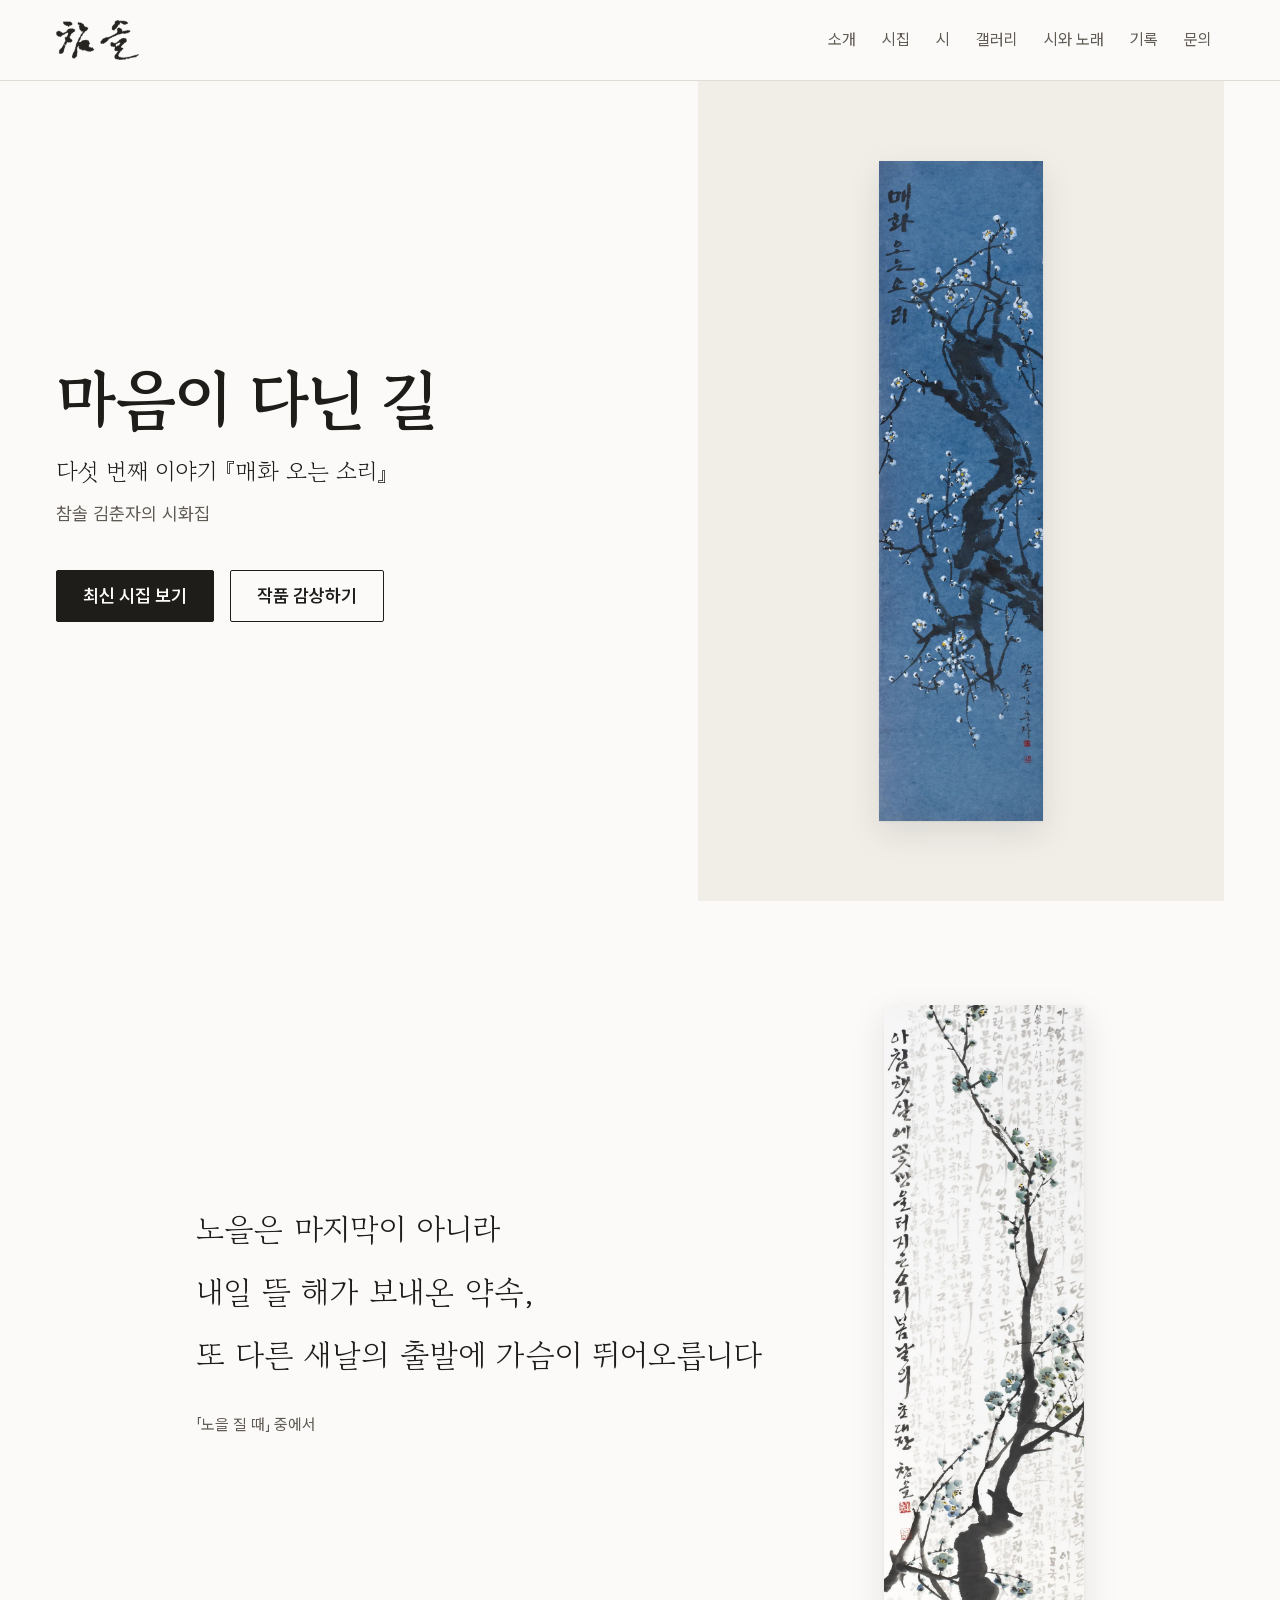
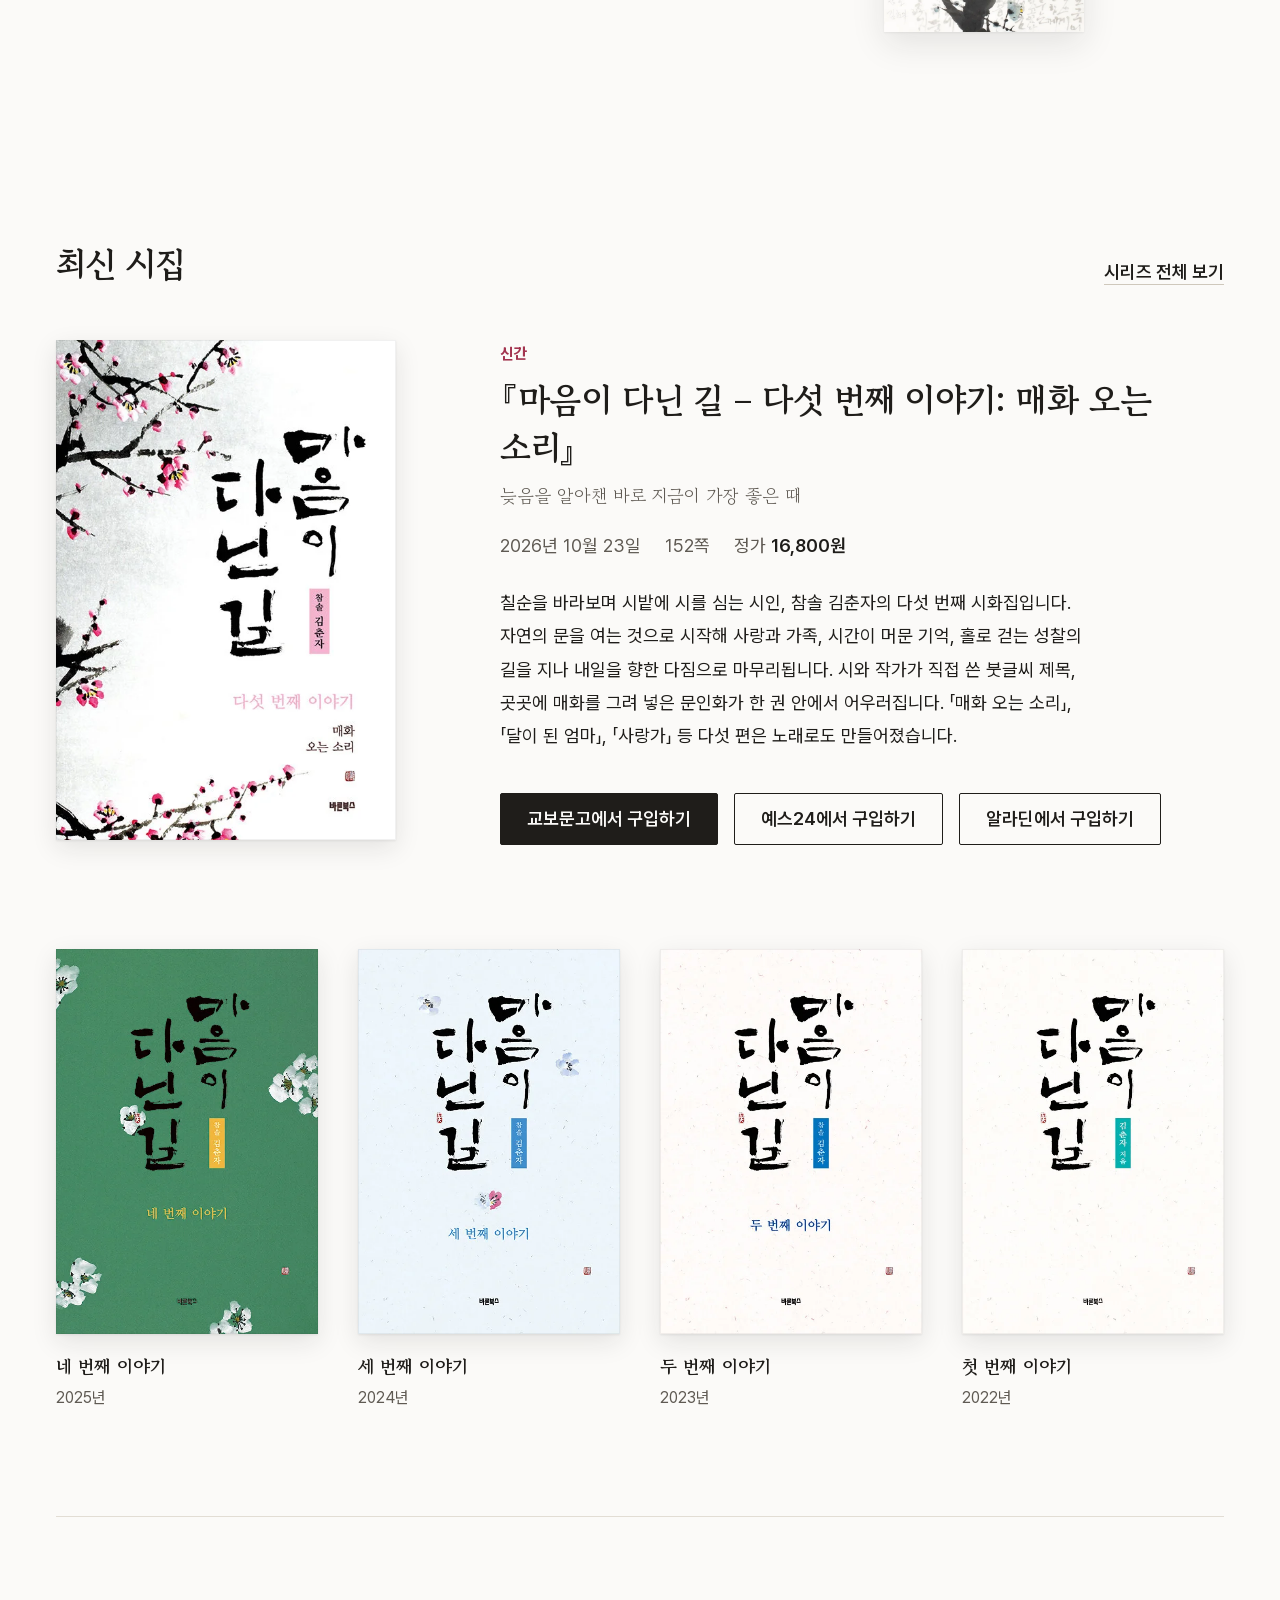
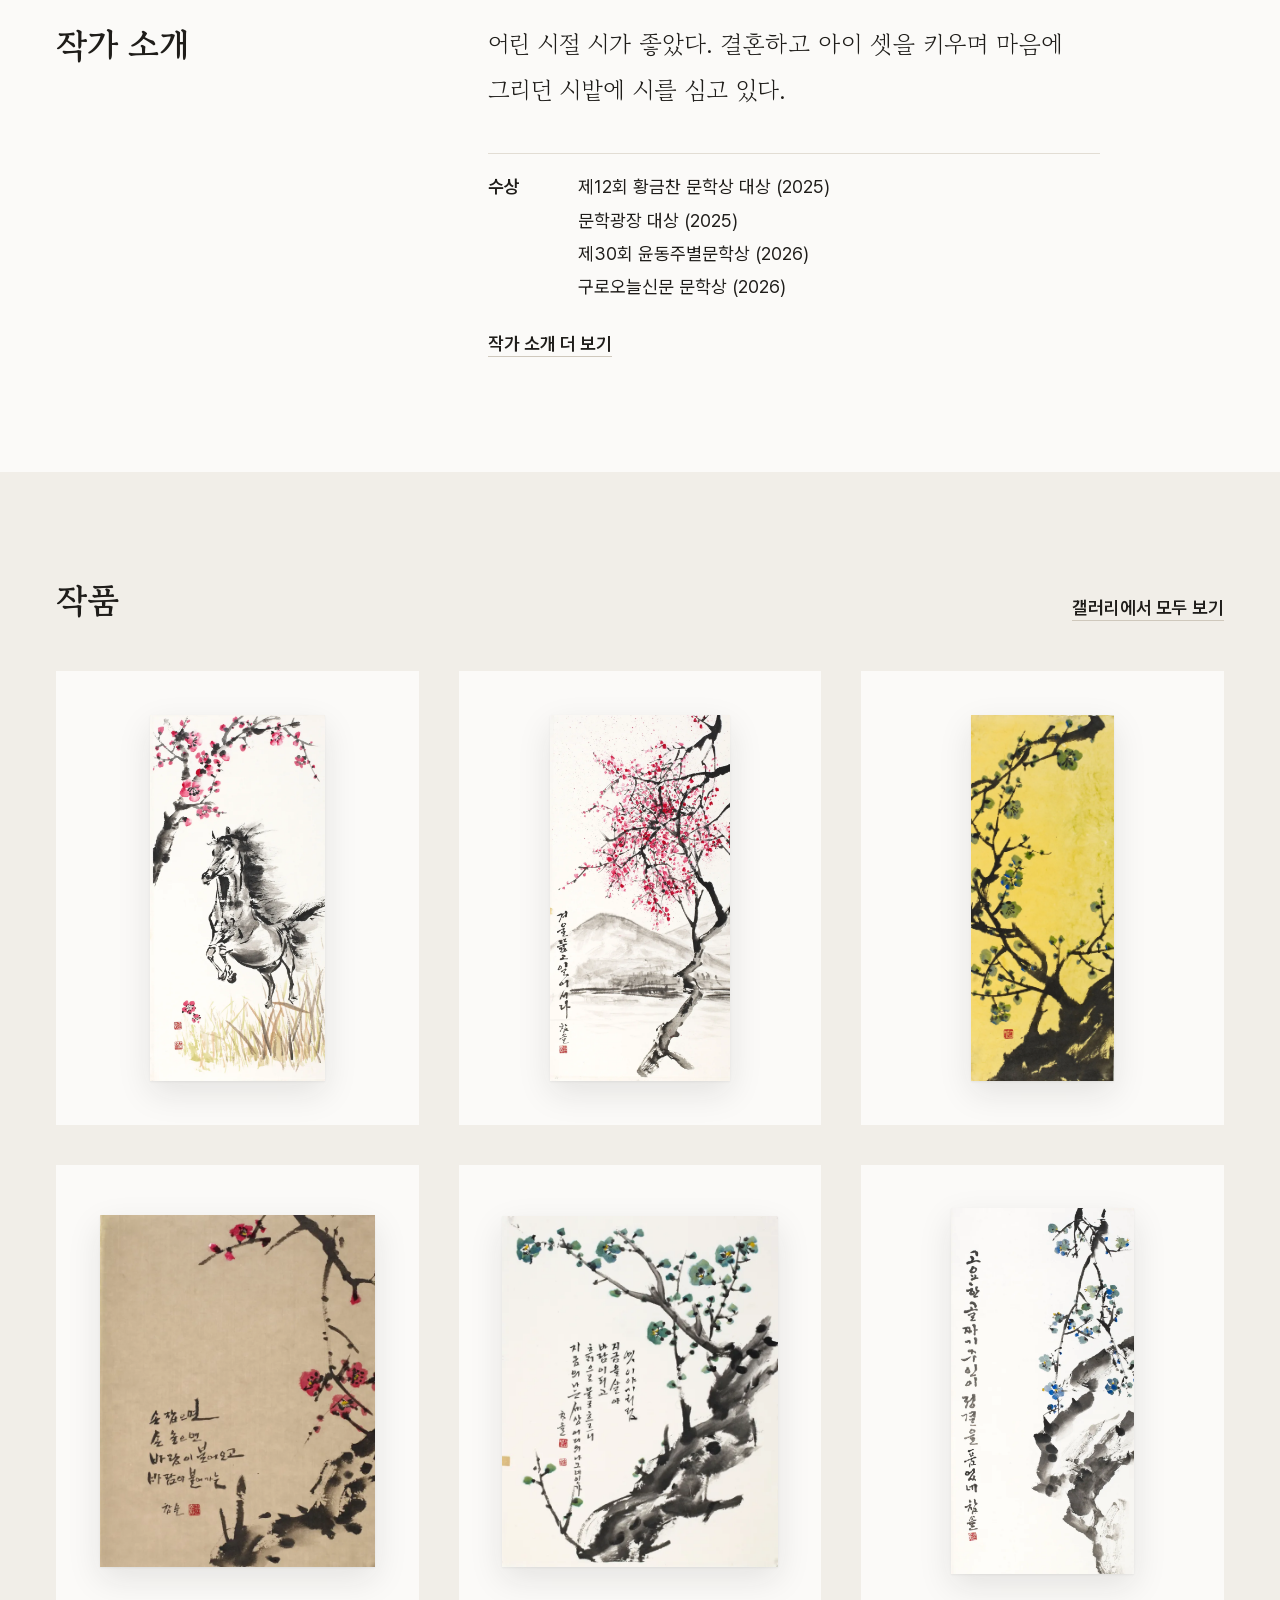
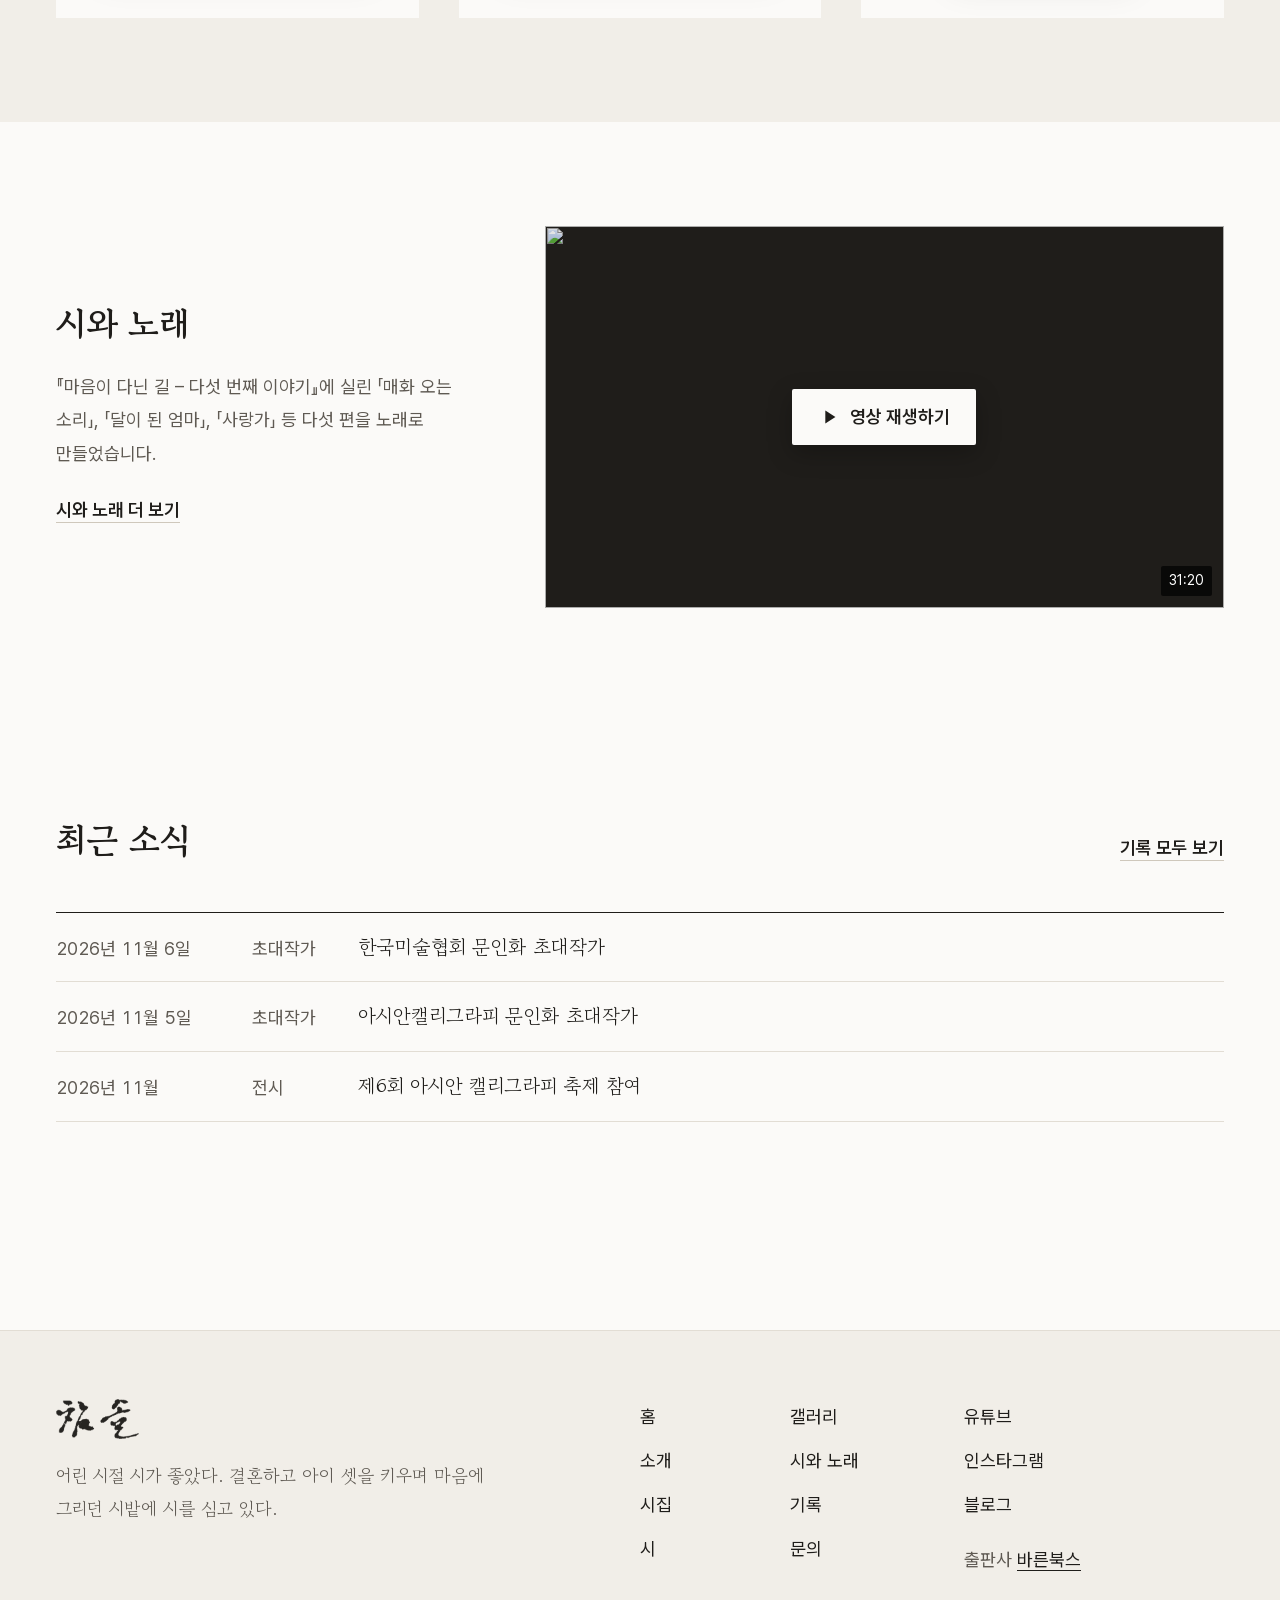
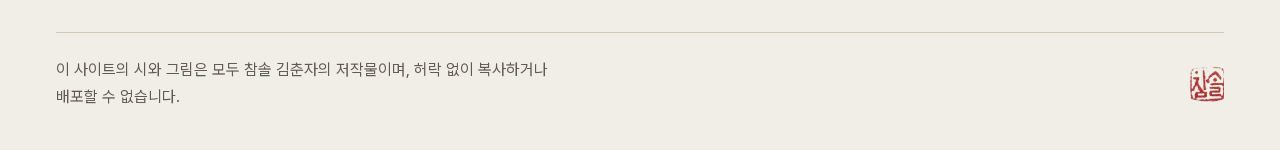
==== commit 451ca6cc: "초대작가 표기 정리 Co-Authored-By: Claude Opus 5.5 <noreply@anthropic.com>" ====
--- a/index.html
+++ b/index.html
@@ -7,4 +7,4 @@
               localStorage.setItem('hero-unrolled', '1');
             }
           } catch (e) {}
-        </script><a href="/img/artworks/art-24-640.webp" id="hero-art" class="zoom hero__art" data-pswp-group="hero" data-pswp-src="/img/artworks/art-24-640.webp" data-pswp-width="496" data-pswp-height="2000" data-pswp-info="37×144cm" data-pswp-copyright="이 사이트의 시와 그림은 모두 참솔 김춘자의 저작물이며, 허락 없이 복사하거나 배포할 수 없습니다." data-pswp-book="/books/maeum-5" data-pswp-book-label="이 작품이 실린 책: 『마음이 다닌 길 – 다섯 번째 이야기: 매화 오는 소리』" data-astro-cid-lcdefpme><picture><source type="image/webp" srcset="/img/artworks/art-24-640.webp 496w" sizes="(min-width: 900px) 260px, 100vw"><img src="/img/artworks/art-24-1200.jpg" alt="푸른 한지 위에 흰 매화가 핀 굽은 가지를 그린 세로로 긴 작품. 왼쪽 위에 붓글씨가 있다." width="496" height="2000" class="artwork hero__img" loading="eager" fetchpriority="high" decoding="sync"></picture><span class="sr-only" data-astro-cid-lcdefpme>작품 크게 보기</span></a><button type="button" class="btn btn-secondary hero__whole" data-pswp-target="#hero-art" data-astro-cid-lcdefpme>작품 전체 보기</button></div></section><section class="section quote" aria-label="「노을 질 때」 중에서" data-astro-cid-lcdefpme><div class="container quote__inner" data-astro-cid-lcdefpme><figure class="quote__figure" data-astro-cid-lcdefpme><blockquote class="quote__text" data-astro-cid-lcdefpme><p data-astro-cid-lcdefpme>노을은 마지막이 아니라</p><p data-astro-cid-lcdefpme>내일 뜰 해가 보내온 약속,</p><p data-astro-cid-lcdefpme>또 다른 새날의 출발에 가슴이 뛰어오릅니다</p></blockquote><figcaption class="quote__source" data-astro-cid-lcdefpme>「노을 질 때」 중에서</figcaption></figure><a href="/img/artworks/art-23-640.webp" class="zoom quote__art" data-pswp-group="quote" data-pswp-src="/img/artworks/art-23-640.webp" data-pswp-width="638" data-pswp-height="2000" data-pswp-info="35×100cm" data-pswp-copyright="이 사이트의 시와 그림은 모두 참솔 김춘자의 저작물이며, 허락 없이 복사하거나 배포할 수 없습니다." data-pswp-book="/books/maeum-5" data-pswp-book-label="이 작품이 실린 책: 『마음이 다닌 길 – 다섯 번째 이야기: 매화 오는 소리』" data-astro-cid-lcdefpme><picture><source type="image/webp" srcset="/img/artworks/art-23-640.webp 638w" sizes="(min-width: 900px) 200px, 34vw"><img src="/img/artworks/art-23-1200.jpg" alt="연한 청록빛 매화 가지를 그리고, 뒤에 흐린 먹으로 긴 글을 쓴 세로 작품." width="638" height="2000" class="artwork" loading="lazy" decoding="async"></picture><span class="sr-only" data-astro-cid-lcdefpme>작품 크게 보기</span></a></div></section><section class="section container" aria-labelledby="book-title" data-astro-cid-lcdefpme><div class="section-head" data-astro-cid-lcdefpme><h2 id="book-title" data-astro-cid-lcdefpme>최신 시집</h2><a class="more" href="/books" data-astro-cid-lcdefpme>시리즈 전체 보기</a></div><div class="latest" data-astro-cid-lcdefpme><a href="/books/maeum-5" class="latest__cover" aria-label="『마음이 다닌 길 – 다섯 번째 이야기: 매화 오는 소리』 자세히 보기" data-astro-cid-lcdefpme><picture data-astro-cid-ageowr5r><source type="image/webp" srcset="/img/covers/maeum-5.webp 600w" sizes="(min-width: 900px) 340px, 60vw" data-astro-cid-ageowr5r><img src="/img/covers/maeum-5.jpg" alt="『마음이 다닌 길 – 다섯 번째 이야기: 매화 오는 소리』 표지" width="600" height="882" class="cover" loading="lazy" decoding="async" data-astro-cid-ageowr5r></picture></a><div class="latest__info" data-astro-cid-lcdefpme><p class="tag tag--new" data-astro-cid-lcdefpme>신간</p><h3 class="latest__title" data-astro-cid-lcdefpme>『마음이 다닌 길 – 다섯 번째 이야기: 매화 오는 소리』</h3><p class="latest__subtitle" data-astro-cid-lcdefpme>늦음을 알아챈 바로 지금이 가장 좋은 때</p><ul class="meta" data-astro-cid-lcdefpme><li data-astro-cid-lcdefpme>2026년 10월 23일</li><li data-astro-cid-lcdefpme>152쪽</li><li data-astro-cid-lcdefpme>정가 <strong data-astro-cid-lcdefpme>16,800원</strong></li></ul><p class="latest__desc" data-astro-cid-lcdefpme>칠순을 바라보며 시밭에 시를 심는 시인, 참솔 김춘자의 다섯 번째 시화집입니다. 자연의 문을 여는 것으로 시작해 사랑과 가족, 시간이 머문 기억, 홀로 걷는 성찰의 길을 지나 내일을 향한 다짐으로 마무리됩니다. 시와 작가가 직접 쓴 붓글씨 제목, 곳곳에 매화를 그려 넣은 문인화가 한 권 안에서 어우러집니다. 「매화 오는 소리」, 「달이 된 엄마」, 「사랑가」 등 다섯 편은 노래로도 만들어졌습니다.</p><div class="btn-row" data-astro-cid-lcdefpme><a href="https://product.kyobobook.co.kr/detail/S000221744319" class="btn btn-primary" target="_blank" rel="noopener" data-astro-cid-lcdefpme="true">교보문고에서 구입하기<span class="sr-only"> (새 창)</span></a><a href="https://www.yes24.com/product/goods/199138062" class="btn btn-secondary" target="_blank" rel="noopener" data-astro-cid-lcdefpme="true">예스24에서 구입하기<span class="sr-only"> (새 창)</span></a><a href="https://www.aladin.co.kr/shop/wproduct.aspx?ItemId=404978977" class="btn btn-secondary" target="_blank" rel="noopener" data-astro-cid-lcdefpme="true">알라딘에서 구입하기<span class="sr-only"> (새 창)</span></a></div></div></div><ul class="shelf" role="list" aria-label="이전 이야기" data-astro-cid-lcdefpme><li data-astro-cid-lcdefpme><a href="/books/maeum-4" class="shelf__link" data-astro-cid-lcdefpme><picture data-astro-cid-ageowr5r><source type="image/webp" srcset="/img/covers/maeum-4.webp 600w" sizes="(min-width: 900px) 200px, 40vw" data-astro-cid-ageowr5r><img src="/img/covers/maeum-4.jpg" alt="『마음이 다닌 길 – 네 번째 이야기: 틈새의 햇살』 표지" width="600" height="882" class="cover" loading="lazy" decoding="async" data-astro-cid-ageowr5r></picture><span class="shelf__name" data-astro-cid-lcdefpme>네 번째 이야기</span><span class="shelf__year" data-astro-cid-lcdefpme>2025년</span></a></li><li data-astro-cid-lcdefpme><a href="/books/maeum-3" class="shelf__link" data-astro-cid-lcdefpme><picture data-astro-cid-ageowr5r><source type="image/webp" srcset="/img/covers/maeum-3.webp 600w" sizes="(min-width: 900px) 200px, 40vw" data-astro-cid-ageowr5r><img src="/img/covers/maeum-3.jpg" alt="『마음이 다닌 길 – 세 번째 이야기』 표지" width="600" height="882" class="cover" loading="lazy" decoding="async" data-astro-cid-ageowr5r></picture><span class="shelf__name" data-astro-cid-lcdefpme>세 번째 이야기</span><span class="shelf__year" data-astro-cid-lcdefpme>2024년</span></a></li><li data-astro-cid-lcdefpme><a href="/books/maeum-2" class="shelf__link" data-astro-cid-lcdefpme><picture data-astro-cid-ageowr5r><source type="image/webp" srcset="/img/covers/maeum-2.webp 600w" sizes="(min-width: 900px) 200px, 40vw" data-astro-cid-ageowr5r><img src="/img/covers/maeum-2.jpg" alt="『마음이 다닌 길 – 두 번째 이야기』 표지" width="600" height="882" class="cover" loading="lazy" decoding="async" data-astro-cid-ageowr5r></picture><span class="shelf__name" data-astro-cid-lcdefpme>두 번째 이야기</span><span class="shelf__year" data-astro-cid-lcdefpme>2023년</span></a></li><li data-astro-cid-lcdefpme><a href="/books/maeum-1" class="shelf__link" data-astro-cid-lcdefpme><picture data-astro-cid-ageowr5r><source type="image/webp" srcset="/img/covers/maeum-1.webp 600w" sizes="(min-width: 900px) 200px, 40vw" data-astro-cid-ageowr5r><img src="/img/covers/maeum-1.jpg" alt="『마음이 다닌 길』 표지" width="600" height="882" class="cover" loading="lazy" decoding="async" data-astro-cid-ageowr5r></picture><span class="shelf__name" data-astro-cid-lcdefpme>첫 번째 이야기</span><span class="shelf__year" data-astro-cid-lcdefpme>2022년</span></a></li></ul></section><div class="container" data-astro-cid-lcdefpme><hr class="rule" data-astro-cid-lcdefpme></div><section class="section container about" aria-labelledby="about-title" data-astro-cid-lcdefpme><h2 id="about-title" data-astro-cid-lcdefpme>작가 소개</h2><div class="about__body" data-astro-cid-lcdefpme><p class="about__intro" data-astro-cid-lcdefpme>어린 시절 시가 좋았다. 결혼하고 아이 셋을 키우며 마음에 그리던 시밭에 시를 심고 있다.</p><dl class="about__facts" data-astro-cid-lcdefpme><dt data-astro-cid-lcdefpme>수상</dt><dd data-astro-cid-lcdefpme><ul data-astro-cid-lcdefpme><li data-astro-cid-lcdefpme>제12회 황금찬 문학상 대상 (2025)</li><li data-astro-cid-lcdefpme>문학광장 대상 (2025)</li><li data-astro-cid-lcdefpme>제30회 윤동주별문학상 (2026)</li><li data-astro-cid-lcdefpme>구로오늘신문 문학상 (2026)</li></ul></dd></dl><a class="more" href="/about" data-astro-cid-lcdefpme>작가 소개 더 보기</a></div></section><section class="section works" aria-labelledby="works-title" data-astro-cid-lcdefpme><div class="container" data-astro-cid-lcdefpme><div class="section-head" data-astro-cid-lcdefpme><h2 id="works-title" data-astro-cid-lcdefpme>작품</h2><a class="more" href="/gallery" data-astro-cid-lcdefpme>갤러리에서 모두 보기</a></div><ul class="works__grid" role="list" data-astro-cid-lcdefpme><li data-astro-cid-lcdefpme><a href="/img/artworks/art-19-1200.webp" class="zoom works__tile" data-pswp-group="home-works" data-pswp-src="/img/artworks/art-19-1200.webp" data-pswp-width="952" data-pswp-height="2000" data-pswp-info="35×68cm" data-pswp-copyright="이 사이트의 시와 그림은 모두 참솔 김춘자의 저작물이며, 허락 없이 복사하거나 배포할 수 없습니다." data-astro-cid-lcdefpme><picture><source type="image/webp" srcset="/img/artworks/art-19-640.webp 640w, /img/artworks/art-19-1200.webp 952w" sizes="(min-width: 900px) 300px, 45vw"><img src="/img/artworks/art-19-1200.jpg" alt="풀밭을 달리는 말과 붉은 매화 가지를 그린 문인화." width="952" height="2000" class="artwork works__img" loading="lazy" decoding="async"></picture><span class="sr-only" data-astro-cid-lcdefpme>작품 크게 보기</span></a></li><li data-astro-cid-lcdefpme><a href="/img/artworks/art-18-1200.webp" class="zoom works__tile" data-pswp-group="home-works" data-pswp-src="/img/artworks/art-18-1200.webp" data-pswp-width="980" data-pswp-height="2000" data-pswp-info="35×68cm" data-pswp-copyright="이 사이트의 시와 그림은 모두 참솔 김춘자의 저작물이며, 허락 없이 복사하거나 배포할 수 없습니다." data-pswp-book="/books/maeum-5" data-pswp-book-label="이 작품이 실린 책: 『마음이 다닌 길 – 다섯 번째 이야기: 매화 오는 소리』" data-astro-cid-lcdefpme><picture><source type="image/webp" srcset="/img/artworks/art-18-640.webp 640w, /img/artworks/art-18-1200.webp 980w" sizes="(min-width: 900px) 300px, 45vw"><img src="/img/artworks/art-18-1200.jpg" alt="붉은 매화 가지 뒤로 산과 물이 펼쳐진 작품." width="980" height="2000" class="artwork works__img" loading="lazy" decoding="async"></picture><span class="sr-only" data-astro-cid-lcdefpme>작품 크게 보기</span></a></li><li data-astro-cid-lcdefpme><a href="/img/artworks/art-6-1200.webp" class="zoom works__tile" data-pswp-group="home-works" data-pswp-src="/img/artworks/art-6-1200.webp" data-pswp-width="783" data-pswp-height="2000" data-pswp-info="19×48cm" data-pswp-copyright="이 사이트의 시와 그림은 모두 참솔 김춘자의 저작물이며, 허락 없이 복사하거나 배포할 수 없습니다." data-astro-cid-lcdefpme><picture><source type="image/webp" srcset="/img/artworks/art-6-640.webp 640w, /img/artworks/art-6-1200.webp 783w" sizes="(min-width: 900px) 300px, 45vw"><img src="/img/artworks/art-6-1200.jpg" alt="노란 종이에 청록빛 매화 가지와 굵은 줄기를 그린 문인화." width="783" height="2000" class="artwork works__img" loading="lazy" decoding="async"></picture><span class="sr-only" data-astro-cid-lcdefpme>작품 크게 보기</span></a></li><li data-astro-cid-lcdefpme><a href="/img/artworks/art-11-2000.webp" class="zoom works__tile" data-pswp-group="home-works" data-pswp-src="/img/artworks/art-11-2000.webp" data-pswp-width="1566" data-pswp-height="2000" data-pswp-info="35×45cm" data-pswp-copyright="이 사이트의 시와 그림은 모두 참솔 김춘자의 저작물이며, 허락 없이 복사하거나 배포할 수 없습니다." data-pswp-book="/books/maeum-5" data-pswp-book-label="이 작품이 실린 책: 『마음이 다닌 길 – 다섯 번째 이야기: 매화 오는 소리』" data-astro-cid-lcdefpme><picture><source type="image/webp" srcset="/img/artworks/art-11-640.webp 640w, /img/artworks/art-11-1200.webp 1200w, /img/artworks/art-11-2000.webp 1566w" sizes="(min-width: 900px) 300px, 45vw"><img src="/img/artworks/art-11-1200.jpg" alt="갈색 바탕에 붉은 매화와 바위를 그리고, 왼쪽 아래에 글을 쓴 작품." width="1566" height="2000" class="artwork works__img" loading="lazy" decoding="async"></picture><span class="sr-only" data-astro-cid-lcdefpme>작품 크게 보기</span></a></li><li data-astro-cid-lcdefpme><a href="/img/artworks/art-5-2000.webp" class="zoom works__tile" data-pswp-group="home-works" data-pswp-src="/img/artworks/art-5-2000.webp" data-pswp-width="1572" data-pswp-height="2000" data-pswp-info="40×50cm" data-pswp-copyright="이 사이트의 시와 그림은 모두 참솔 김춘자의 저작물이며, 허락 없이 복사하거나 배포할 수 없습니다." data-pswp-book="/books/maeum-5" data-pswp-book-label="이 작품이 실린 책: 『마음이 다닌 길 – 다섯 번째 이야기: 매화 오는 소리』" data-astro-cid-lcdefpme><picture><source type="image/webp" srcset="/img/artworks/art-5-640.webp 640w, /img/artworks/art-5-1200.webp 1200w, /img/artworks/art-5-2000.webp 1572w" sizes="(min-width: 900px) 300px, 45vw"><img src="/img/artworks/art-5-1200.jpg" alt="청록빛 매화와 굵은 먹으로 그린 고목 옆에 글을 쓴 작품." width="1572" height="2000" class="artwork works__img" loading="lazy" decoding="async"></picture><span class="sr-only" data-astro-cid-lcdefpme>작품 크게 보기</span></a></li><li data-astro-cid-lcdefpme><a href="/img/artworks/art-20-1200.webp" class="zoom works__tile" data-pswp-group="home-works" data-pswp-src="/img/artworks/art-20-1200.webp" data-pswp-width="1001" data-pswp-height="2000" data-pswp-info="35×68cm" data-pswp-copyright="이 사이트의 시와 그림은 모두 참솔 김춘자의 저작물이며, 허락 없이 복사하거나 배포할 수 없습니다." data-astro-cid-lcdefpme><picture><source type="image/webp" srcset="/img/artworks/art-20-640.webp 640w, /img/artworks/art-20-1200.webp 1001w" sizes="(min-width: 900px) 300px, 45vw"><img src="/img/artworks/art-20-1200.jpg" alt="푸른 꽃이 핀 가지와 바위를 그리고, 왼쪽에 세로로 글을 쓴 작품." width="1001" height="2000" class="artwork works__img" loading="lazy" decoding="async"></picture><span class="sr-only" data-astro-cid-lcdefpme>작품 크게 보기</span></a></li></ul></div></section><section class="section container songs" aria-labelledby="songs-title" data-astro-cid-lcdefpme><div class="songs__text" data-astro-cid-lcdefpme><h2 id="songs-title" data-astro-cid-lcdefpme>시와 노래</h2><p class="muted" data-astro-cid-lcdefpme>『마음이 다닌 길 – 다섯 번째 이야기』에 실린 「매화 오는 소리」, 「달이 된 엄마」, 「사랑가」 등 다섯 편을 노래로 만들었습니다.</p><a class="more" href="/songs" data-astro-cid-lcdefpme>시와 노래 더 보기</a></div><div class="video" data-youtube="Ey3Sd2zRT14" data-title="마음이 다닌 길 플레이리스트: 다시 나를 찾는 사람들에게" data-astro-cid-mx53csqf><img src="https://i.ytimg.com/vi/Ey3Sd2zRT14/hqdefault.jpg" alt="" width="480" height="360" loading="lazy" data-astro-cid-mx53csqf><button type="button" class="video__play" data-astro-cid-mx53csqf><svg viewBox="0 0 24 24" width="22" height="22" aria-hidden="true" data-astro-cid-mx53csqf><path d="M8 5v14l11-7z" fill="currentColor" data-astro-cid-mx53csqf></path></svg>영상 재생하기<span class="sr-only" data-astro-cid-mx53csqf>: 마음이 다닌 길 플레이리스트: 다시 나를 찾는 사람들에게</span></button><span class="video__time" data-astro-cid-mx53csqf>31:20</span></div><script type="module">document.querySelectorAll(`.video[data-youtube]`).forEach(e=>{e.querySelector(`button`)?.addEventListener(`click`,()=>{let t=document.createElement(`iframe`);t.src=`https://www.youtube-nocookie.com/embed/${e.dataset.youtube}?autoplay=1&rel=0`,t.title=e.dataset.title??``,t.allow=`autoplay; encrypted-media; picture-in-picture; fullscreen`,t.allowFullscreen=!0,e.replaceChildren(t),t.focus()})});</script></section><section class="section container" aria-labelledby="news-title" data-astro-cid-lcdefpme><div class="section-head" data-astro-cid-lcdefpme><h2 id="news-title" data-astro-cid-lcdefpme>최근 소식</h2><a class="more" href="/journal" data-astro-cid-lcdefpme>기록 모두 보기</a></div><ul class="news" role="list" data-astro-cid-lcdefpme><li class="news__item" data-astro-cid-lcdefpme><span class="news__date" data-astro-cid-lcdefpme>2026년 11월 6일</span><span class="news__cat" data-astro-cid-lcdefpme>초대작가</span><span class="news__title" data-astro-cid-lcdefpme>한국미술협회 초대작가 선정</span></li><li class="news__item" data-astro-cid-lcdefpme><span class="news__date" data-astro-cid-lcdefpme>2026년 11월 5일</span><span class="news__cat" data-astro-cid-lcdefpme>초대작가</span><span class="news__title" data-astro-cid-lcdefpme>아시안캘리그라피 공모대전 초대작가 선정</span></li><li class="news__item" data-astro-cid-lcdefpme><span class="news__date" data-astro-cid-lcdefpme>2026년 11월</span><span class="news__cat" data-astro-cid-lcdefpme>전시</span><span class="news__title" data-astro-cid-lcdefpme>제6회 아시안 캘리그라피 축제 참여</span></li></ul></section></main><footer class="site-footer" data-astro-cid-jo6i4kqk><div class="container site-footer__inner" data-astro-cid-jo6i4kqk><div class="site-footer__intro" data-astro-cid-jo6i4kqk><a href="/" class="site-footer__logo" aria-label="홈으로 가기" data-astro-cid-jo6i4kqk><img src="/img/brand/logo-horizontal.png" alt="참솔 김춘자" width="249" height="120" loading="lazy" data-astro-cid-jo6i4kqk></a><p data-astro-cid-jo6i4kqk>어린 시절 시가 좋았다. 결혼하고 아이 셋을 키우며 마음에 그리던 시밭에 시를 심고 있다.</p></div><nav aria-label="사이트 메뉴" data-astro-cid-jo6i4kqk><ul class="site-footer__list" data-astro-cid-jo6i4kqk><li data-astro-cid-jo6i4kqk><a href="/" data-astro-cid-jo6i4kqk>홈</a></li><li data-astro-cid-jo6i4kqk><a href="/about" data-astro-cid-jo6i4kqk>소개</a></li><li data-astro-cid-jo6i4kqk><a href="/books" data-astro-cid-jo6i4kqk>시집</a></li><li data-astro-cid-jo6i4kqk><a href="/poems" data-astro-cid-jo6i4kqk>시</a></li><li data-astro-cid-jo6i4kqk><a href="/gallery" data-astro-cid-jo6i4kqk>갤러리</a></li><li data-astro-cid-jo6i4kqk><a href="/songs" data-astro-cid-jo6i4kqk>시와 노래</a></li><li data-astro-cid-jo6i4kqk><a href="/journal" data-astro-cid-jo6i4kqk>기록</a></li><li data-astro-cid-jo6i4kqk><a href="/contact" data-astro-cid-jo6i4kqk>문의</a></li></ul></nav><div class="site-footer__links" data-astro-cid-jo6i4kqk><ul class="site-footer__list" aria-label="SNS" data-astro-cid-jo6i4kqk><li data-astro-cid-jo6i4kqk><a href="https://www.youtube.com/@%EA%B9%80%EC%B6%98%EC%9E%90-q7f" target="_blank" rel="noopener" data-astro-cid-jo6i4kqk="true">유튜브<span class="sr-only"> (새 창)</span></a></li><li data-astro-cid-jo6i4kqk><a href="https://www.instagram.com/artchoonja/" target="_blank" rel="noopener" data-astro-cid-jo6i4kqk="true">인스타그램<span class="sr-only"> (새 창)</span></a></li><li data-astro-cid-jo6i4kqk><a href="https://blog.naver.com/choonja27" target="_blank" rel="noopener" data-astro-cid-jo6i4kqk="true">블로그<span class="sr-only"> (새 창)</span></a></li></ul><p class="site-footer__publisher" data-astro-cid-jo6i4kqk>출판사 <a href="https://barunbooks.com" target="_blank" rel="noopener" data-astro-cid-jo6i4kqk="true">바른북스<span class="sr-only"> (새 창)</span></a></p></div></div><div class="container" data-astro-cid-jo6i4kqk><div class="site-footer__bottom" data-astro-cid-jo6i4kqk><p class="text-small" data-astro-cid-jo6i4kqk>이 사이트의 시와 그림은 모두 참솔 김춘자의 저작물이며, 허락 없이 복사하거나 배포할 수 없습니다.</p><img src="/img/brand/seal.webp" alt="참솔 김춘자의 붉은 낙관" width="40" height="40" class="site-footer__seal" loading="lazy" data-astro-cid-jo6i4kqk></div></div></footer></body></html><script type="module" src="/_astro/index.astro_astro_type_script_index_0_lang.Poxf5VGZ.js"></script>+        </script><a href="/img/artworks/art-24-640.webp" id="hero-art" class="zoom hero__art" data-pswp-group="hero" data-pswp-src="/img/artworks/art-24-640.webp" data-pswp-width="496" data-pswp-height="2000" data-pswp-info="37×144cm" data-pswp-copyright="이 사이트의 시와 그림은 모두 참솔 김춘자의 저작물이며, 허락 없이 복사하거나 배포할 수 없습니다." data-pswp-book="/books/maeum-5" data-pswp-book-label="이 작품이 실린 책: 『마음이 다닌 길 – 다섯 번째 이야기: 매화 오는 소리』" data-astro-cid-lcdefpme><picture><source type="image/webp" srcset="/img/artworks/art-24-640.webp 496w" sizes="(min-width: 900px) 260px, 100vw"><img src="/img/artworks/art-24-1200.jpg" alt="푸른 한지 위에 흰 매화가 핀 굽은 가지를 그린 세로로 긴 작품. 왼쪽 위에 붓글씨가 있다." width="496" height="2000" class="artwork hero__img" loading="eager" fetchpriority="high" decoding="sync"></picture><span class="sr-only" data-astro-cid-lcdefpme>작품 크게 보기</span></a><button type="button" class="btn btn-secondary hero__whole" data-pswp-target="#hero-art" data-astro-cid-lcdefpme>작품 전체 보기</button></div></section><section class="section quote" aria-label="「노을 질 때」 중에서" data-astro-cid-lcdefpme><div class="container quote__inner" data-astro-cid-lcdefpme><figure class="quote__figure" data-astro-cid-lcdefpme><blockquote class="quote__text" data-astro-cid-lcdefpme><p data-astro-cid-lcdefpme>노을은 마지막이 아니라</p><p data-astro-cid-lcdefpme>내일 뜰 해가 보내온 약속,</p><p data-astro-cid-lcdefpme>또 다른 새날의 출발에 가슴이 뛰어오릅니다</p></blockquote><figcaption class="quote__source" data-astro-cid-lcdefpme>「노을 질 때」 중에서</figcaption></figure><a href="/img/artworks/art-23-640.webp" class="zoom quote__art" data-pswp-group="quote" data-pswp-src="/img/artworks/art-23-640.webp" data-pswp-width="638" data-pswp-height="2000" data-pswp-info="35×100cm" data-pswp-copyright="이 사이트의 시와 그림은 모두 참솔 김춘자의 저작물이며, 허락 없이 복사하거나 배포할 수 없습니다." data-pswp-book="/books/maeum-5" data-pswp-book-label="이 작품이 실린 책: 『마음이 다닌 길 – 다섯 번째 이야기: 매화 오는 소리』" data-astro-cid-lcdefpme><picture><source type="image/webp" srcset="/img/artworks/art-23-640.webp 638w" sizes="(min-width: 900px) 200px, 34vw"><img src="/img/artworks/art-23-1200.jpg" alt="연한 청록빛 매화 가지를 그리고, 뒤에 흐린 먹으로 긴 글을 쓴 세로 작품." width="638" height="2000" class="artwork" loading="lazy" decoding="async"></picture><span class="sr-only" data-astro-cid-lcdefpme>작품 크게 보기</span></a></div></section><section class="section container" aria-labelledby="book-title" data-astro-cid-lcdefpme><div class="section-head" data-astro-cid-lcdefpme><h2 id="book-title" data-astro-cid-lcdefpme>최신 시집</h2><a class="more" href="/books" data-astro-cid-lcdefpme>시리즈 전체 보기</a></div><div class="latest" data-astro-cid-lcdefpme><a href="/books/maeum-5" class="latest__cover" aria-label="『마음이 다닌 길 – 다섯 번째 이야기: 매화 오는 소리』 자세히 보기" data-astro-cid-lcdefpme><picture data-astro-cid-ageowr5r><source type="image/webp" srcset="/img/covers/maeum-5.webp 600w" sizes="(min-width: 900px) 340px, 60vw" data-astro-cid-ageowr5r><img src="/img/covers/maeum-5.jpg" alt="『마음이 다닌 길 – 다섯 번째 이야기: 매화 오는 소리』 표지" width="600" height="882" class="cover" loading="lazy" decoding="async" data-astro-cid-ageowr5r></picture></a><div class="latest__info" data-astro-cid-lcdefpme><p class="tag tag--new" data-astro-cid-lcdefpme>신간</p><h3 class="latest__title" data-astro-cid-lcdefpme>『마음이 다닌 길 – 다섯 번째 이야기: 매화 오는 소리』</h3><p class="latest__subtitle" data-astro-cid-lcdefpme>늦음을 알아챈 바로 지금이 가장 좋은 때</p><ul class="meta" data-astro-cid-lcdefpme><li data-astro-cid-lcdefpme>2026년 10월 23일</li><li data-astro-cid-lcdefpme>152쪽</li><li data-astro-cid-lcdefpme>정가 <strong data-astro-cid-lcdefpme>16,800원</strong></li></ul><p class="latest__desc" data-astro-cid-lcdefpme>칠순을 바라보며 시밭에 시를 심는 시인, 참솔 김춘자의 다섯 번째 시화집입니다. 자연의 문을 여는 것으로 시작해 사랑과 가족, 시간이 머문 기억, 홀로 걷는 성찰의 길을 지나 내일을 향한 다짐으로 마무리됩니다. 시와 작가가 직접 쓴 붓글씨 제목, 곳곳에 매화를 그려 넣은 문인화가 한 권 안에서 어우러집니다. 「매화 오는 소리」, 「달이 된 엄마」, 「사랑가」 등 다섯 편은 노래로도 만들어졌습니다.</p><div class="btn-row" data-astro-cid-lcdefpme><a href="https://product.kyobobook.co.kr/detail/S000221744319" class="btn btn-primary" target="_blank" rel="noopener" data-astro-cid-lcdefpme="true">교보문고에서 구입하기<span class="sr-only"> (새 창)</span></a><a href="https://www.yes24.com/product/goods/199138062" class="btn btn-secondary" target="_blank" rel="noopener" data-astro-cid-lcdefpme="true">예스24에서 구입하기<span class="sr-only"> (새 창)</span></a><a href="https://www.aladin.co.kr/shop/wproduct.aspx?ItemId=404978977" class="btn btn-secondary" target="_blank" rel="noopener" data-astro-cid-lcdefpme="true">알라딘에서 구입하기<span class="sr-only"> (새 창)</span></a></div></div></div><ul class="shelf" role="list" aria-label="이전 이야기" data-astro-cid-lcdefpme><li data-astro-cid-lcdefpme><a href="/books/maeum-4" class="shelf__link" data-astro-cid-lcdefpme><picture data-astro-cid-ageowr5r><source type="image/webp" srcset="/img/covers/maeum-4.webp 600w" sizes="(min-width: 900px) 200px, 40vw" data-astro-cid-ageowr5r><img src="/img/covers/maeum-4.jpg" alt="『마음이 다닌 길 – 네 번째 이야기: 틈새의 햇살』 표지" width="600" height="882" class="cover" loading="lazy" decoding="async" data-astro-cid-ageowr5r></picture><span class="shelf__name" data-astro-cid-lcdefpme>네 번째 이야기</span><span class="shelf__year" data-astro-cid-lcdefpme>2025년</span></a></li><li data-astro-cid-lcdefpme><a href="/books/maeum-3" class="shelf__link" data-astro-cid-lcdefpme><picture data-astro-cid-ageowr5r><source type="image/webp" srcset="/img/covers/maeum-3.webp 600w" sizes="(min-width: 900px) 200px, 40vw" data-astro-cid-ageowr5r><img src="/img/covers/maeum-3.jpg" alt="『마음이 다닌 길 – 세 번째 이야기』 표지" width="600" height="882" class="cover" loading="lazy" decoding="async" data-astro-cid-ageowr5r></picture><span class="shelf__name" data-astro-cid-lcdefpme>세 번째 이야기</span><span class="shelf__year" data-astro-cid-lcdefpme>2024년</span></a></li><li data-astro-cid-lcdefpme><a href="/books/maeum-2" class="shelf__link" data-astro-cid-lcdefpme><picture data-astro-cid-ageowr5r><source type="image/webp" srcset="/img/covers/maeum-2.webp 600w" sizes="(min-width: 900px) 200px, 40vw" data-astro-cid-ageowr5r><img src="/img/covers/maeum-2.jpg" alt="『마음이 다닌 길 – 두 번째 이야기』 표지" width="600" height="882" class="cover" loading="lazy" decoding="async" data-astro-cid-ageowr5r></picture><span class="shelf__name" data-astro-cid-lcdefpme>두 번째 이야기</span><span class="shelf__year" data-astro-cid-lcdefpme>2023년</span></a></li><li data-astro-cid-lcdefpme><a href="/books/maeum-1" class="shelf__link" data-astro-cid-lcdefpme><picture data-astro-cid-ageowr5r><source type="image/webp" srcset="/img/covers/maeum-1.webp 600w" sizes="(min-width: 900px) 200px, 40vw" data-astro-cid-ageowr5r><img src="/img/covers/maeum-1.jpg" alt="『마음이 다닌 길』 표지" width="600" height="882" class="cover" loading="lazy" decoding="async" data-astro-cid-ageowr5r></picture><span class="shelf__name" data-astro-cid-lcdefpme>첫 번째 이야기</span><span class="shelf__year" data-astro-cid-lcdefpme>2022년</span></a></li></ul></section><div class="container" data-astro-cid-lcdefpme><hr class="rule" data-astro-cid-lcdefpme></div><section class="section container about" aria-labelledby="about-title" data-astro-cid-lcdefpme><h2 id="about-title" data-astro-cid-lcdefpme>작가 소개</h2><div class="about__body" data-astro-cid-lcdefpme><p class="about__intro" data-astro-cid-lcdefpme>어린 시절 시가 좋았다. 결혼하고 아이 셋을 키우며 마음에 그리던 시밭에 시를 심고 있다.</p><dl class="about__facts" data-astro-cid-lcdefpme><dt data-astro-cid-lcdefpme>수상</dt><dd data-astro-cid-lcdefpme><ul data-astro-cid-lcdefpme><li data-astro-cid-lcdefpme>제12회 황금찬 문학상 대상 (2025)</li><li data-astro-cid-lcdefpme>문학광장 대상 (2025)</li><li data-astro-cid-lcdefpme>제30회 윤동주별문학상 (2026)</li><li data-astro-cid-lcdefpme>구로오늘신문 문학상 (2026)</li></ul></dd></dl><a class="more" href="/about" data-astro-cid-lcdefpme>작가 소개 더 보기</a></div></section><section class="section works" aria-labelledby="works-title" data-astro-cid-lcdefpme><div class="container" data-astro-cid-lcdefpme><div class="section-head" data-astro-cid-lcdefpme><h2 id="works-title" data-astro-cid-lcdefpme>작품</h2><a class="more" href="/gallery" data-astro-cid-lcdefpme>갤러리에서 모두 보기</a></div><ul class="works__grid" role="list" data-astro-cid-lcdefpme><li data-astro-cid-lcdefpme><a href="/img/artworks/art-19-1200.webp" class="zoom works__tile" data-pswp-group="home-works" data-pswp-src="/img/artworks/art-19-1200.webp" data-pswp-width="952" data-pswp-height="2000" data-pswp-info="35×68cm" data-pswp-copyright="이 사이트의 시와 그림은 모두 참솔 김춘자의 저작물이며, 허락 없이 복사하거나 배포할 수 없습니다." data-astro-cid-lcdefpme><picture><source type="image/webp" srcset="/img/artworks/art-19-640.webp 640w, /img/artworks/art-19-1200.webp 952w" sizes="(min-width: 900px) 300px, 45vw"><img src="/img/artworks/art-19-1200.jpg" alt="풀밭을 달리는 말과 붉은 매화 가지를 그린 문인화." width="952" height="2000" class="artwork works__img" loading="lazy" decoding="async"></picture><span class="sr-only" data-astro-cid-lcdefpme>작품 크게 보기</span></a></li><li data-astro-cid-lcdefpme><a href="/img/artworks/art-18-1200.webp" class="zoom works__tile" data-pswp-group="home-works" data-pswp-src="/img/artworks/art-18-1200.webp" data-pswp-width="980" data-pswp-height="2000" data-pswp-info="35×68cm" data-pswp-copyright="이 사이트의 시와 그림은 모두 참솔 김춘자의 저작물이며, 허락 없이 복사하거나 배포할 수 없습니다." data-pswp-book="/books/maeum-5" data-pswp-book-label="이 작품이 실린 책: 『마음이 다닌 길 – 다섯 번째 이야기: 매화 오는 소리』" data-astro-cid-lcdefpme><picture><source type="image/webp" srcset="/img/artworks/art-18-640.webp 640w, /img/artworks/art-18-1200.webp 980w" sizes="(min-width: 900px) 300px, 45vw"><img src="/img/artworks/art-18-1200.jpg" alt="붉은 매화 가지 뒤로 산과 물이 펼쳐진 작품." width="980" height="2000" class="artwork works__img" loading="lazy" decoding="async"></picture><span class="sr-only" data-astro-cid-lcdefpme>작품 크게 보기</span></a></li><li data-astro-cid-lcdefpme><a href="/img/artworks/art-6-1200.webp" class="zoom works__tile" data-pswp-group="home-works" data-pswp-src="/img/artworks/art-6-1200.webp" data-pswp-width="783" data-pswp-height="2000" data-pswp-info="19×48cm" data-pswp-copyright="이 사이트의 시와 그림은 모두 참솔 김춘자의 저작물이며, 허락 없이 복사하거나 배포할 수 없습니다." data-astro-cid-lcdefpme><picture><source type="image/webp" srcset="/img/artworks/art-6-640.webp 640w, /img/artworks/art-6-1200.webp 783w" sizes="(min-width: 900px) 300px, 45vw"><img src="/img/artworks/art-6-1200.jpg" alt="노란 종이에 청록빛 매화 가지와 굵은 줄기를 그린 문인화." width="783" height="2000" class="artwork works__img" loading="lazy" decoding="async"></picture><span class="sr-only" data-astro-cid-lcdefpme>작품 크게 보기</span></a></li><li data-astro-cid-lcdefpme><a href="/img/artworks/art-11-2000.webp" class="zoom works__tile" data-pswp-group="home-works" data-pswp-src="/img/artworks/art-11-2000.webp" data-pswp-width="1566" data-pswp-height="2000" data-pswp-info="35×45cm" data-pswp-copyright="이 사이트의 시와 그림은 모두 참솔 김춘자의 저작물이며, 허락 없이 복사하거나 배포할 수 없습니다." data-pswp-book="/books/maeum-5" data-pswp-book-label="이 작품이 실린 책: 『마음이 다닌 길 – 다섯 번째 이야기: 매화 오는 소리』" data-astro-cid-lcdefpme><picture><source type="image/webp" srcset="/img/artworks/art-11-640.webp 640w, /img/artworks/art-11-1200.webp 1200w, /img/artworks/art-11-2000.webp 1566w" sizes="(min-width: 900px) 300px, 45vw"><img src="/img/artworks/art-11-1200.jpg" alt="갈색 바탕에 붉은 매화와 바위를 그리고, 왼쪽 아래에 글을 쓴 작품." width="1566" height="2000" class="artwork works__img" loading="lazy" decoding="async"></picture><span class="sr-only" data-astro-cid-lcdefpme>작품 크게 보기</span></a></li><li data-astro-cid-lcdefpme><a href="/img/artworks/art-5-2000.webp" class="zoom works__tile" data-pswp-group="home-works" data-pswp-src="/img/artworks/art-5-2000.webp" data-pswp-width="1572" data-pswp-height="2000" data-pswp-info="40×50cm" data-pswp-copyright="이 사이트의 시와 그림은 모두 참솔 김춘자의 저작물이며, 허락 없이 복사하거나 배포할 수 없습니다." data-pswp-book="/books/maeum-5" data-pswp-book-label="이 작품이 실린 책: 『마음이 다닌 길 – 다섯 번째 이야기: 매화 오는 소리』" data-astro-cid-lcdefpme><picture><source type="image/webp" srcset="/img/artworks/art-5-640.webp 640w, /img/artworks/art-5-1200.webp 1200w, /img/artworks/art-5-2000.webp 1572w" sizes="(min-width: 900px) 300px, 45vw"><img src="/img/artworks/art-5-1200.jpg" alt="청록빛 매화와 굵은 먹으로 그린 고목 옆에 글을 쓴 작품." width="1572" height="2000" class="artwork works__img" loading="lazy" decoding="async"></picture><span class="sr-only" data-astro-cid-lcdefpme>작품 크게 보기</span></a></li><li data-astro-cid-lcdefpme><a href="/img/artworks/art-20-1200.webp" class="zoom works__tile" data-pswp-group="home-works" data-pswp-src="/img/artworks/art-20-1200.webp" data-pswp-width="1001" data-pswp-height="2000" data-pswp-info="35×68cm" data-pswp-copyright="이 사이트의 시와 그림은 모두 참솔 김춘자의 저작물이며, 허락 없이 복사하거나 배포할 수 없습니다." data-astro-cid-lcdefpme><picture><source type="image/webp" srcset="/img/artworks/art-20-640.webp 640w, /img/artworks/art-20-1200.webp 1001w" sizes="(min-width: 900px) 300px, 45vw"><img src="/img/artworks/art-20-1200.jpg" alt="푸른 꽃이 핀 가지와 바위를 그리고, 왼쪽에 세로로 글을 쓴 작품." width="1001" height="2000" class="artwork works__img" loading="lazy" decoding="async"></picture><span class="sr-only" data-astro-cid-lcdefpme>작품 크게 보기</span></a></li></ul></div></section><section class="section container songs" aria-labelledby="songs-title" data-astro-cid-lcdefpme><div class="songs__text" data-astro-cid-lcdefpme><h2 id="songs-title" data-astro-cid-lcdefpme>시와 노래</h2><p class="muted" data-astro-cid-lcdefpme>『마음이 다닌 길 – 다섯 번째 이야기』에 실린 「매화 오는 소리」, 「달이 된 엄마」, 「사랑가」 등 다섯 편을 노래로 만들었습니다.</p><a class="more" href="/songs" data-astro-cid-lcdefpme>시와 노래 더 보기</a></div><div class="video" data-youtube="Ey3Sd2zRT14" data-title="마음이 다닌 길 플레이리스트: 다시 나를 찾는 사람들에게" data-astro-cid-mx53csqf><img src="https://i.ytimg.com/vi/Ey3Sd2zRT14/hqdefault.jpg" alt="" width="480" height="360" loading="lazy" data-astro-cid-mx53csqf><button type="button" class="video__play" data-astro-cid-mx53csqf><svg viewBox="0 0 24 24" width="22" height="22" aria-hidden="true" data-astro-cid-mx53csqf><path d="M8 5v14l11-7z" fill="currentColor" data-astro-cid-mx53csqf></path></svg>영상 재생하기<span class="sr-only" data-astro-cid-mx53csqf>: 마음이 다닌 길 플레이리스트: 다시 나를 찾는 사람들에게</span></button><span class="video__time" data-astro-cid-mx53csqf>31:20</span></div><script type="module">document.querySelectorAll(`.video[data-youtube]`).forEach(e=>{e.querySelector(`button`)?.addEventListener(`click`,()=>{let t=document.createElement(`iframe`);t.src=`https://www.youtube-nocookie.com/embed/${e.dataset.youtube}?autoplay=1&rel=0`,t.title=e.dataset.title??``,t.allow=`autoplay; encrypted-media; picture-in-picture; fullscreen`,t.allowFullscreen=!0,e.replaceChildren(t),t.focus()})});</script></section><section class="section container" aria-labelledby="news-title" data-astro-cid-lcdefpme><div class="section-head" data-astro-cid-lcdefpme><h2 id="news-title" data-astro-cid-lcdefpme>최근 소식</h2><a class="more" href="/journal" data-astro-cid-lcdefpme>기록 모두 보기</a></div><ul class="news" role="list" data-astro-cid-lcdefpme><li class="news__item" data-astro-cid-lcdefpme><span class="news__date" data-astro-cid-lcdefpme>2026년 11월 6일</span><span class="news__cat" data-astro-cid-lcdefpme>초대작가</span><span class="news__title" data-astro-cid-lcdefpme>한국미술협회 문인화 초대작가</span></li><li class="news__item" data-astro-cid-lcdefpme><span class="news__date" data-astro-cid-lcdefpme>2026년 11월 5일</span><span class="news__cat" data-astro-cid-lcdefpme>초대작가</span><span class="news__title" data-astro-cid-lcdefpme>아시안캘리그라피 문인화 초대작가</span></li><li class="news__item" data-astro-cid-lcdefpme><span class="news__date" data-astro-cid-lcdefpme>2026년 11월</span><span class="news__cat" data-astro-cid-lcdefpme>전시</span><span class="news__title" data-astro-cid-lcdefpme>제6회 아시안 캘리그라피 축제 참여</span></li></ul></section></main><footer class="site-footer" data-astro-cid-jo6i4kqk><div class="container site-footer__inner" data-astro-cid-jo6i4kqk><div class="site-footer__intro" data-astro-cid-jo6i4kqk><a href="/" class="site-footer__logo" aria-label="홈으로 가기" data-astro-cid-jo6i4kqk><img src="/img/brand/logo-horizontal.png" alt="참솔 김춘자" width="249" height="120" loading="lazy" data-astro-cid-jo6i4kqk></a><p data-astro-cid-jo6i4kqk>어린 시절 시가 좋았다. 결혼하고 아이 셋을 키우며 마음에 그리던 시밭에 시를 심고 있다.</p></div><nav aria-label="사이트 메뉴" data-astro-cid-jo6i4kqk><ul class="site-footer__list" data-astro-cid-jo6i4kqk><li data-astro-cid-jo6i4kqk><a href="/" data-astro-cid-jo6i4kqk>홈</a></li><li data-astro-cid-jo6i4kqk><a href="/about" data-astro-cid-jo6i4kqk>소개</a></li><li data-astro-cid-jo6i4kqk><a href="/books" data-astro-cid-jo6i4kqk>시집</a></li><li data-astro-cid-jo6i4kqk><a href="/poems" data-astro-cid-jo6i4kqk>시</a></li><li data-astro-cid-jo6i4kqk><a href="/gallery" data-astro-cid-jo6i4kqk>갤러리</a></li><li data-astro-cid-jo6i4kqk><a href="/songs" data-astro-cid-jo6i4kqk>시와 노래</a></li><li data-astro-cid-jo6i4kqk><a href="/journal" data-astro-cid-jo6i4kqk>기록</a></li><li data-astro-cid-jo6i4kqk><a href="/contact" data-astro-cid-jo6i4kqk>문의</a></li></ul></nav><div class="site-footer__links" data-astro-cid-jo6i4kqk><ul class="site-footer__list" aria-label="SNS" data-astro-cid-jo6i4kqk><li data-astro-cid-jo6i4kqk><a href="https://www.youtube.com/@%EA%B9%80%EC%B6%98%EC%9E%90-q7f" target="_blank" rel="noopener" data-astro-cid-jo6i4kqk="true">유튜브<span class="sr-only"> (새 창)</span></a></li><li data-astro-cid-jo6i4kqk><a href="https://www.instagram.com/artchoonja/" target="_blank" rel="noopener" data-astro-cid-jo6i4kqk="true">인스타그램<span class="sr-only"> (새 창)</span></a></li><li data-astro-cid-jo6i4kqk><a href="https://blog.naver.com/choonja27" target="_blank" rel="noopener" data-astro-cid-jo6i4kqk="true">블로그<span class="sr-only"> (새 창)</span></a></li></ul><p class="site-footer__publisher" data-astro-cid-jo6i4kqk>출판사 <a href="https://barunbooks.com" target="_blank" rel="noopener" data-astro-cid-jo6i4kqk="true">바른북스<span class="sr-only"> (새 창)</span></a></p></div></div><div class="container" data-astro-cid-jo6i4kqk><div class="site-footer__bottom" data-astro-cid-jo6i4kqk><p class="text-small" data-astro-cid-jo6i4kqk>이 사이트의 시와 그림은 모두 참솔 김춘자의 저작물이며, 허락 없이 복사하거나 배포할 수 없습니다.</p><img src="/img/brand/seal.webp" alt="참솔 김춘자의 붉은 낙관" width="40" height="40" class="site-footer__seal" loading="lazy" data-astro-cid-jo6i4kqk></div></div></footer></body></html><script type="module" src="/_astro/index.astro_astro_type_script_index_0_lang.Poxf5VGZ.js"></script>
